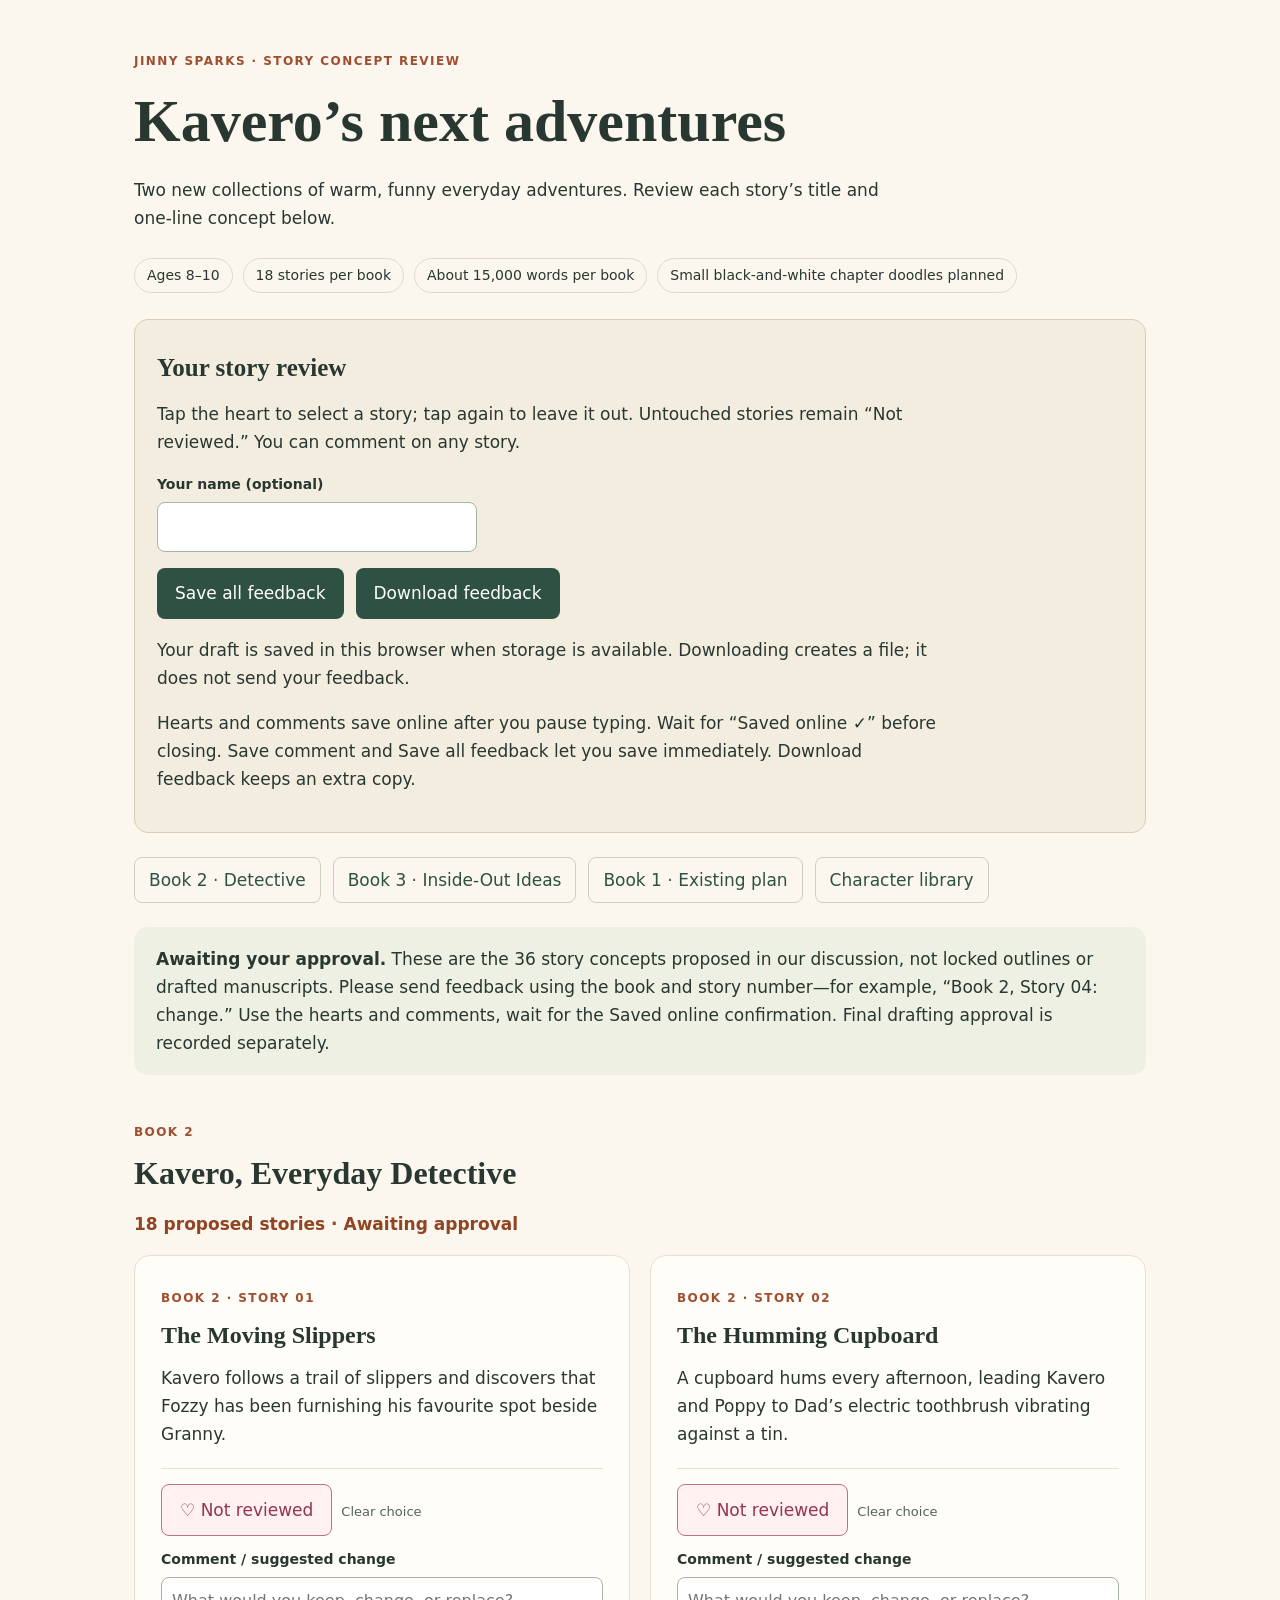
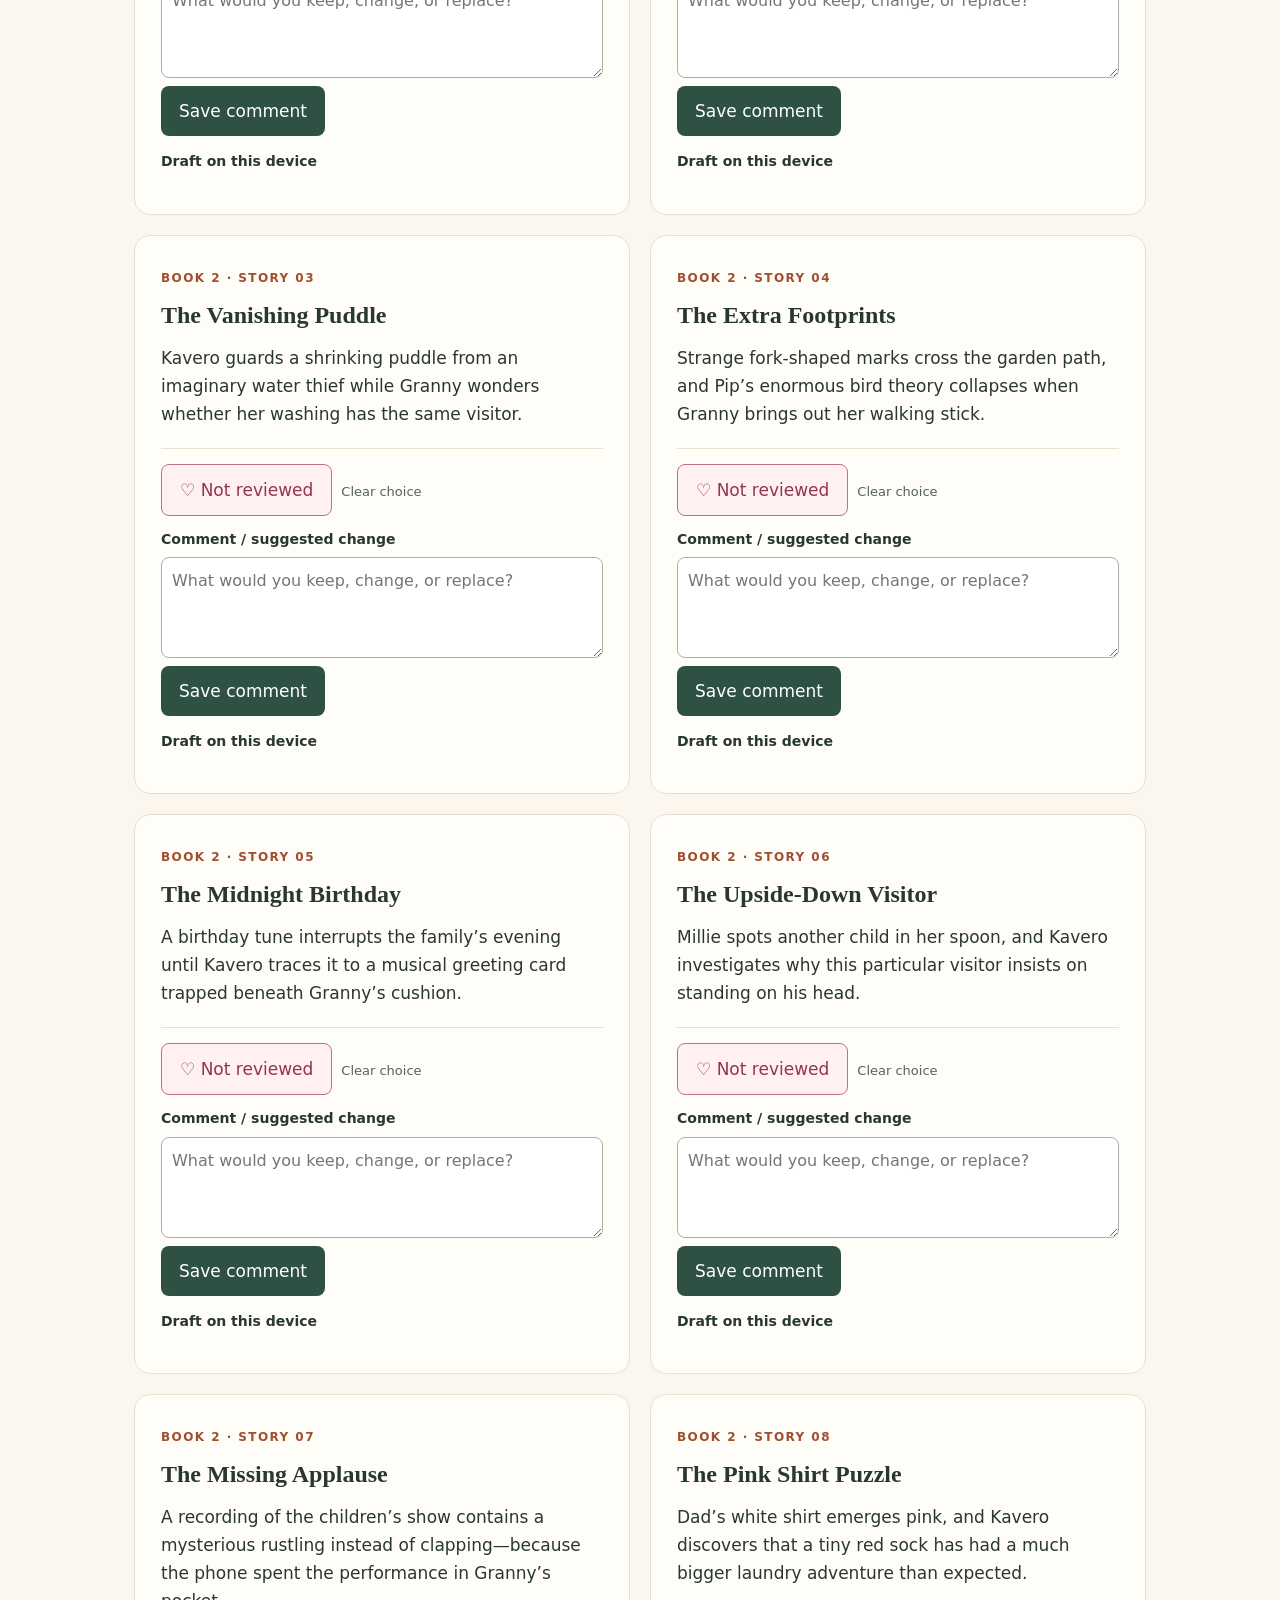
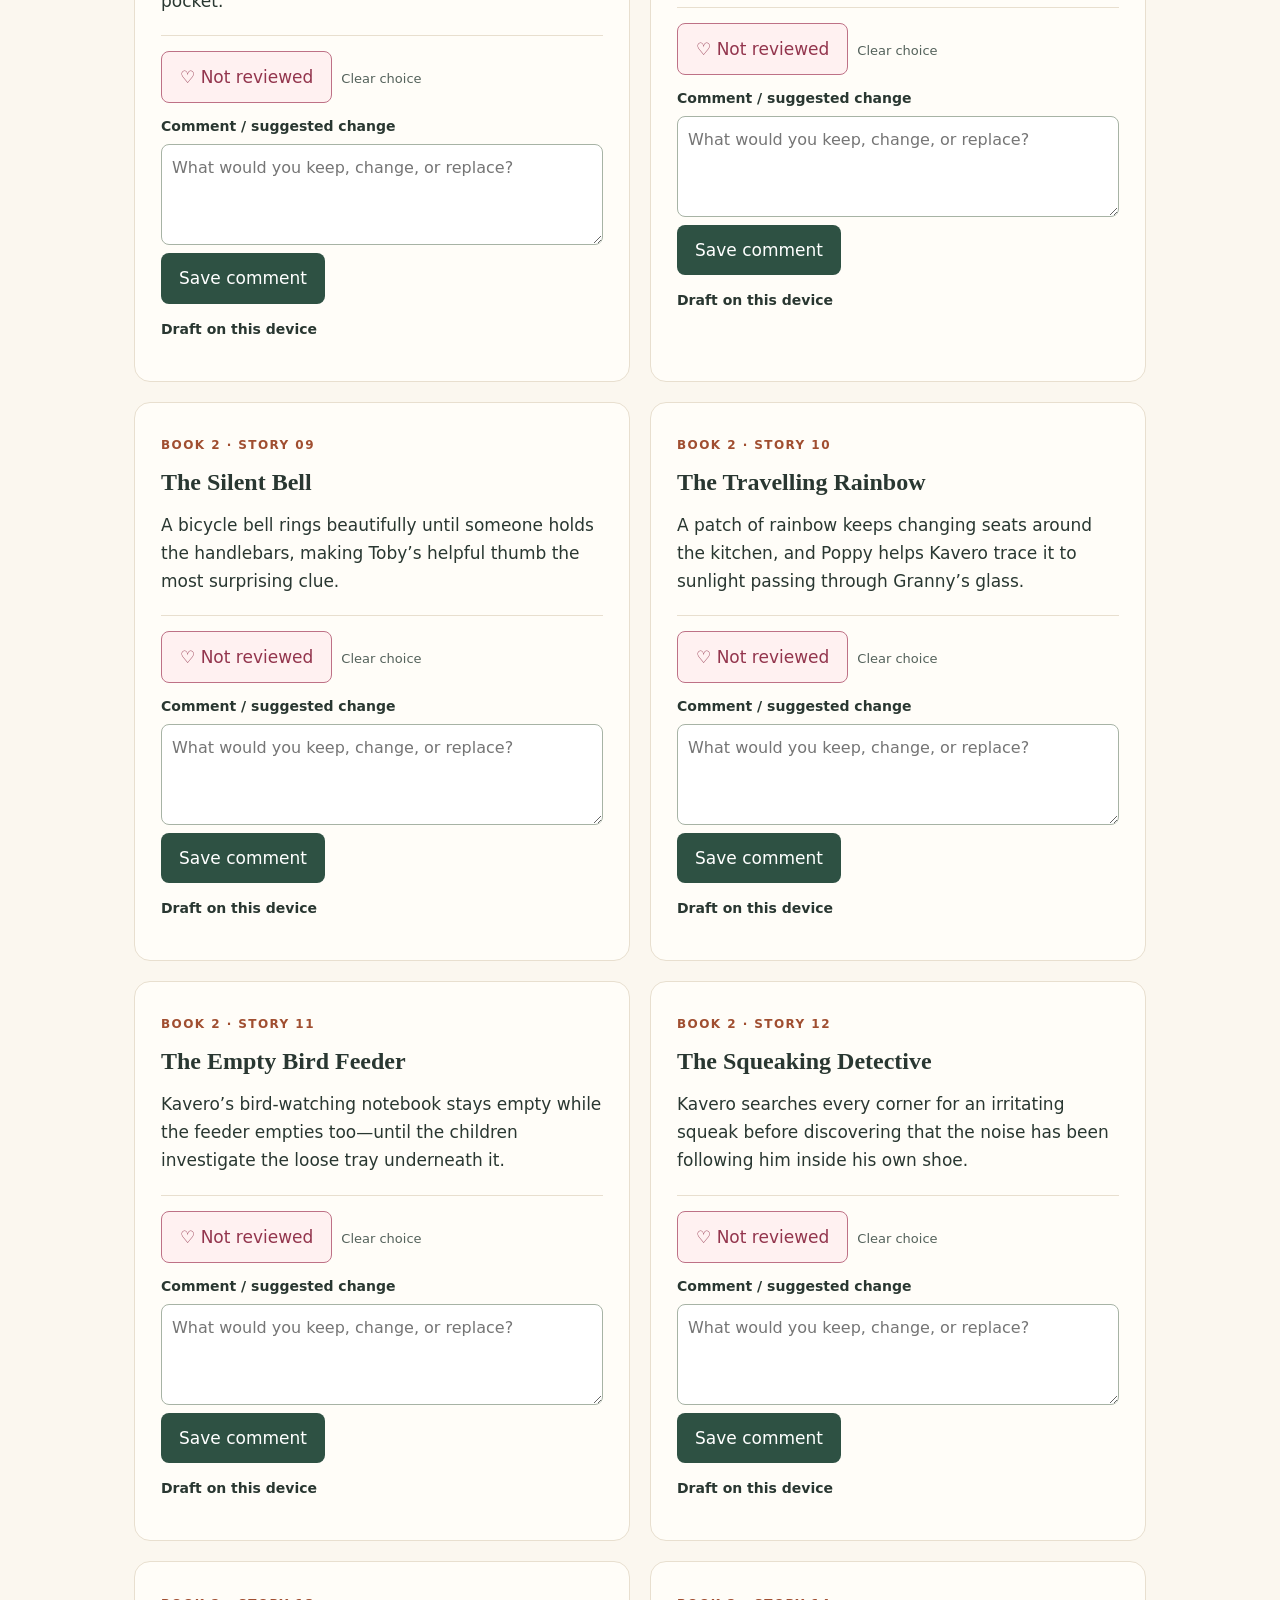
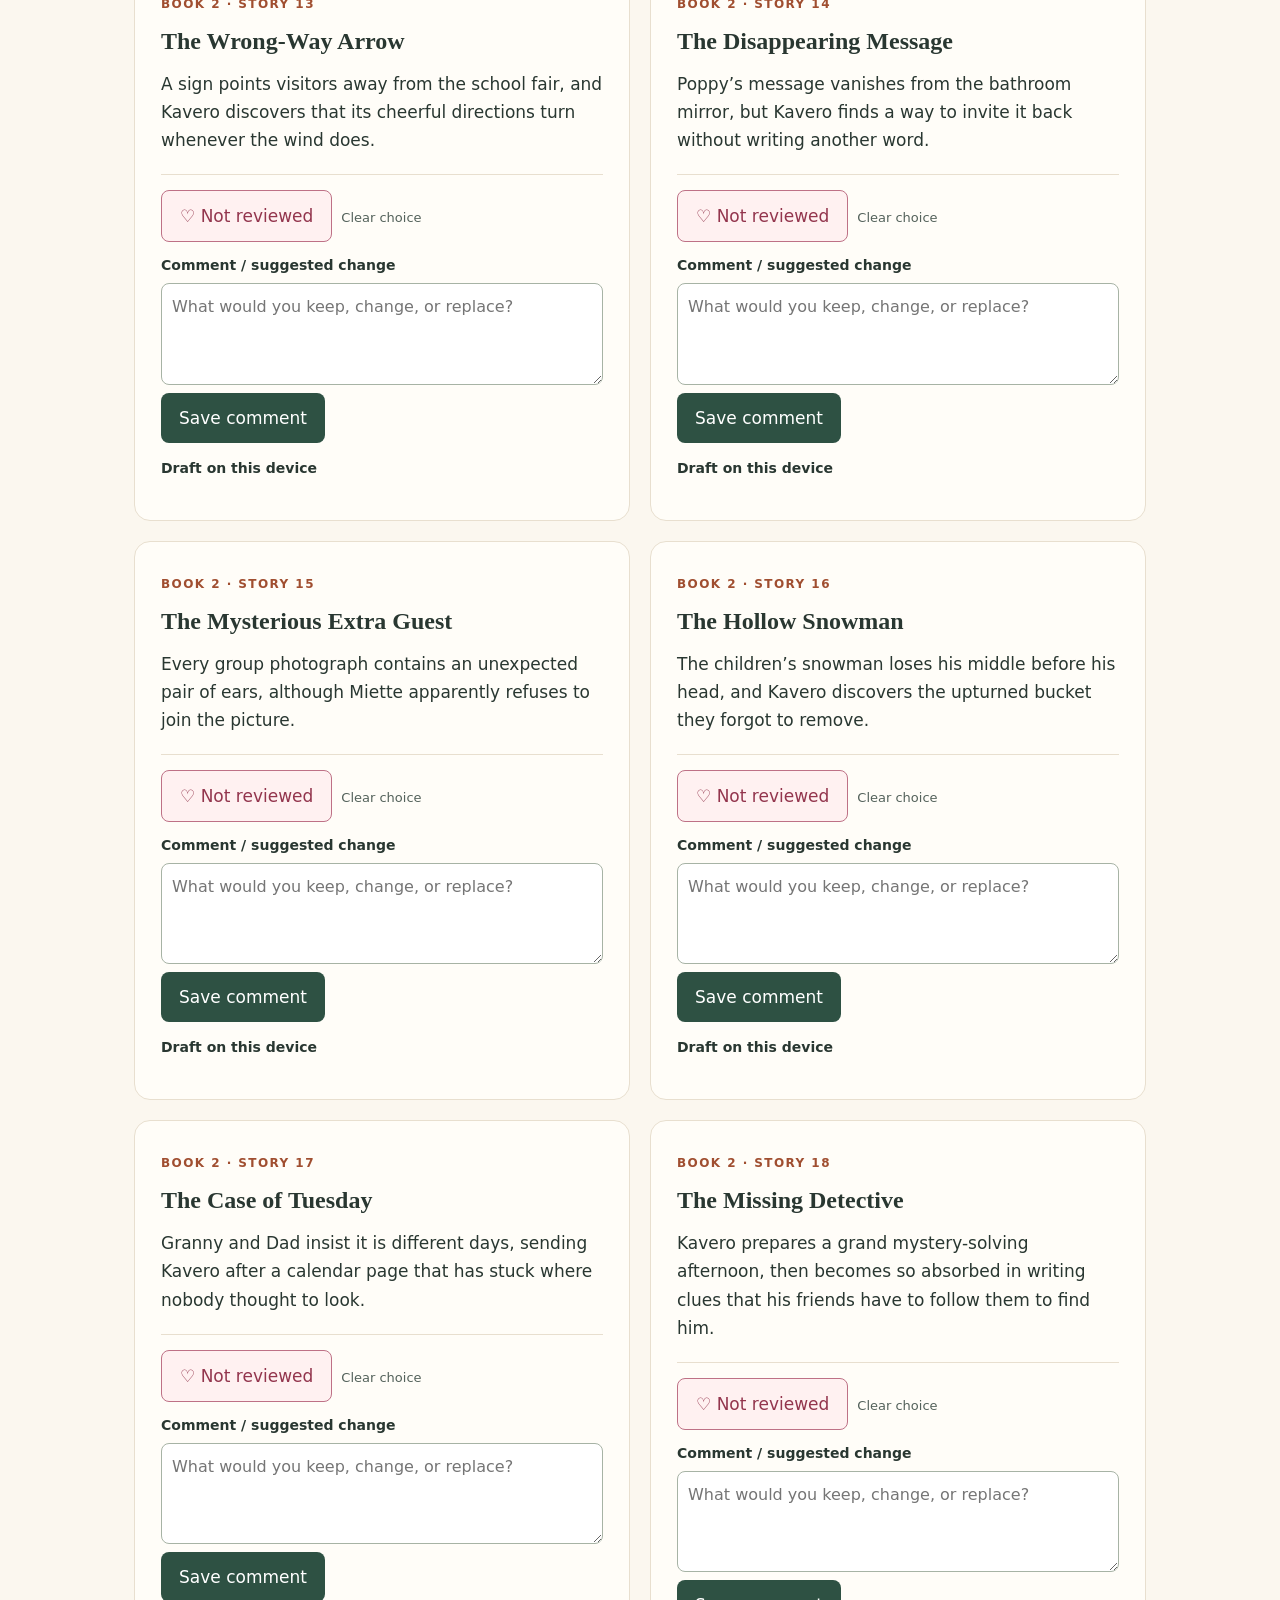
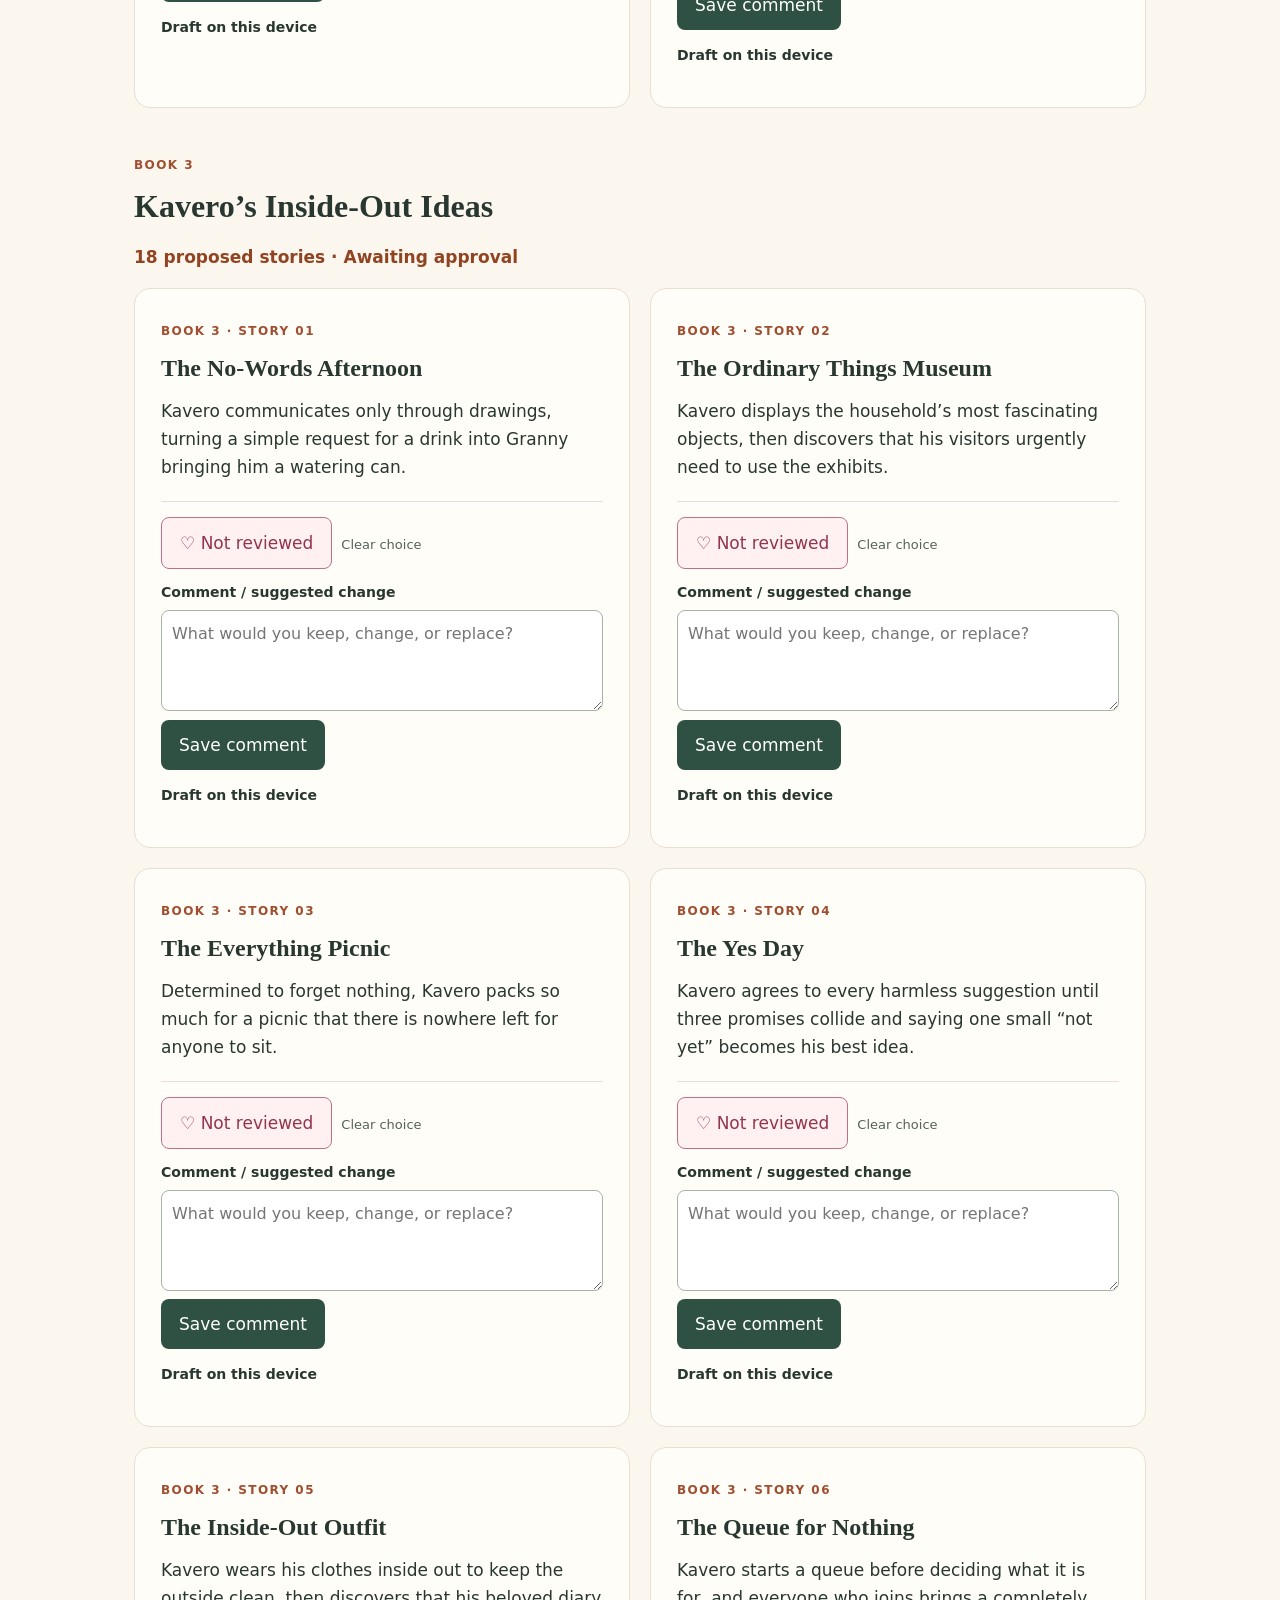
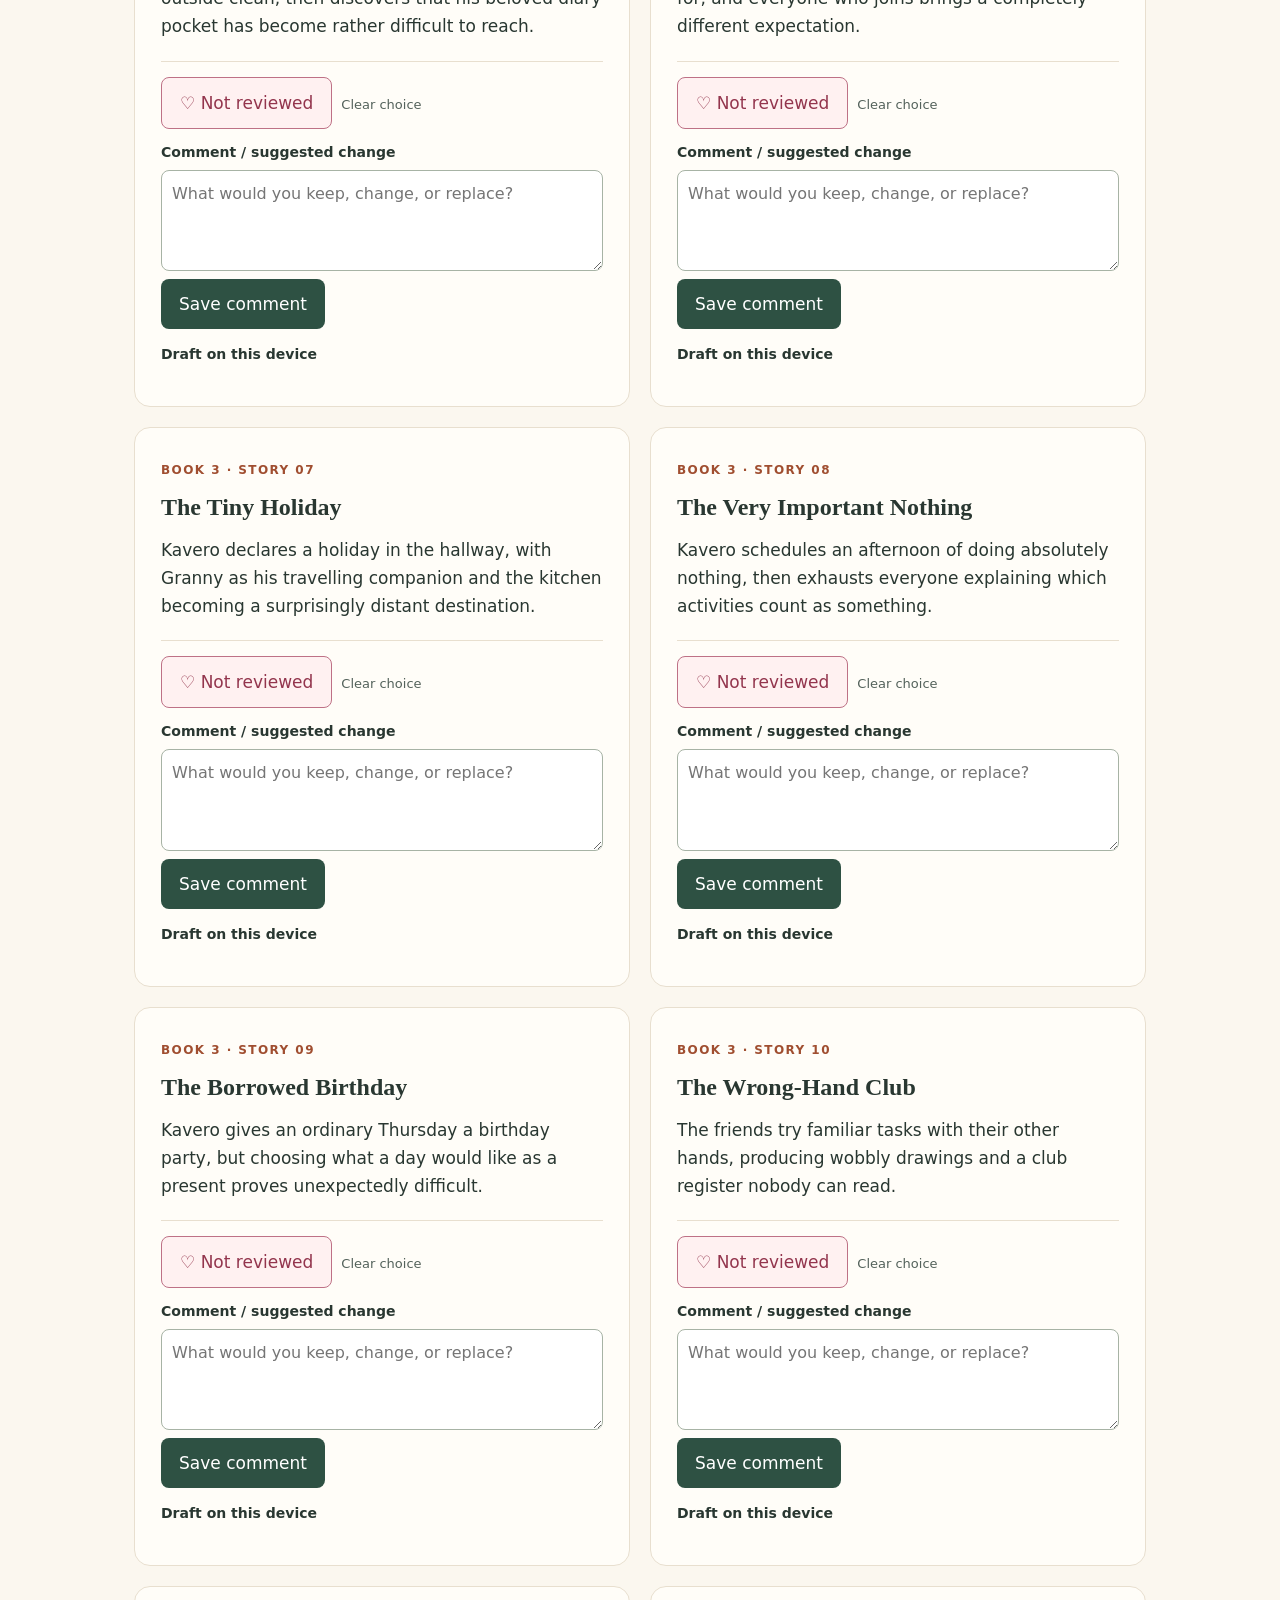
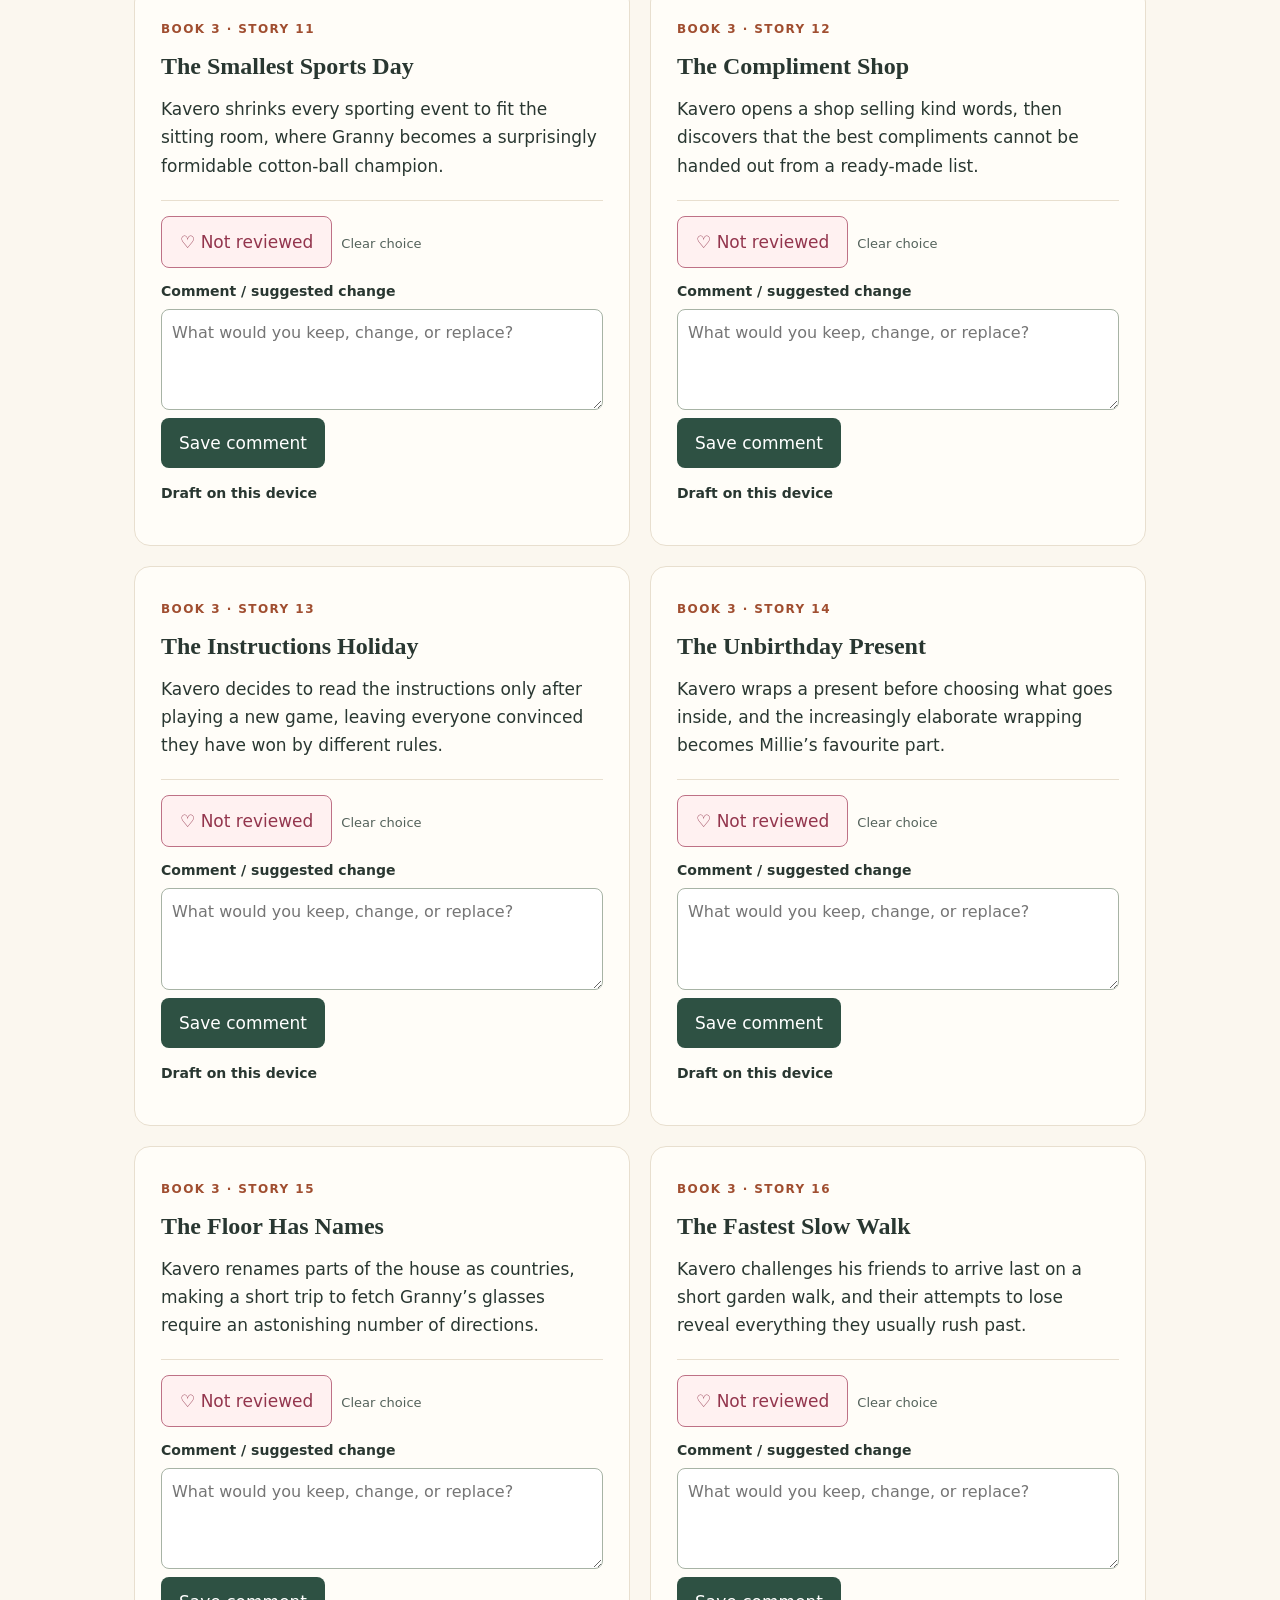
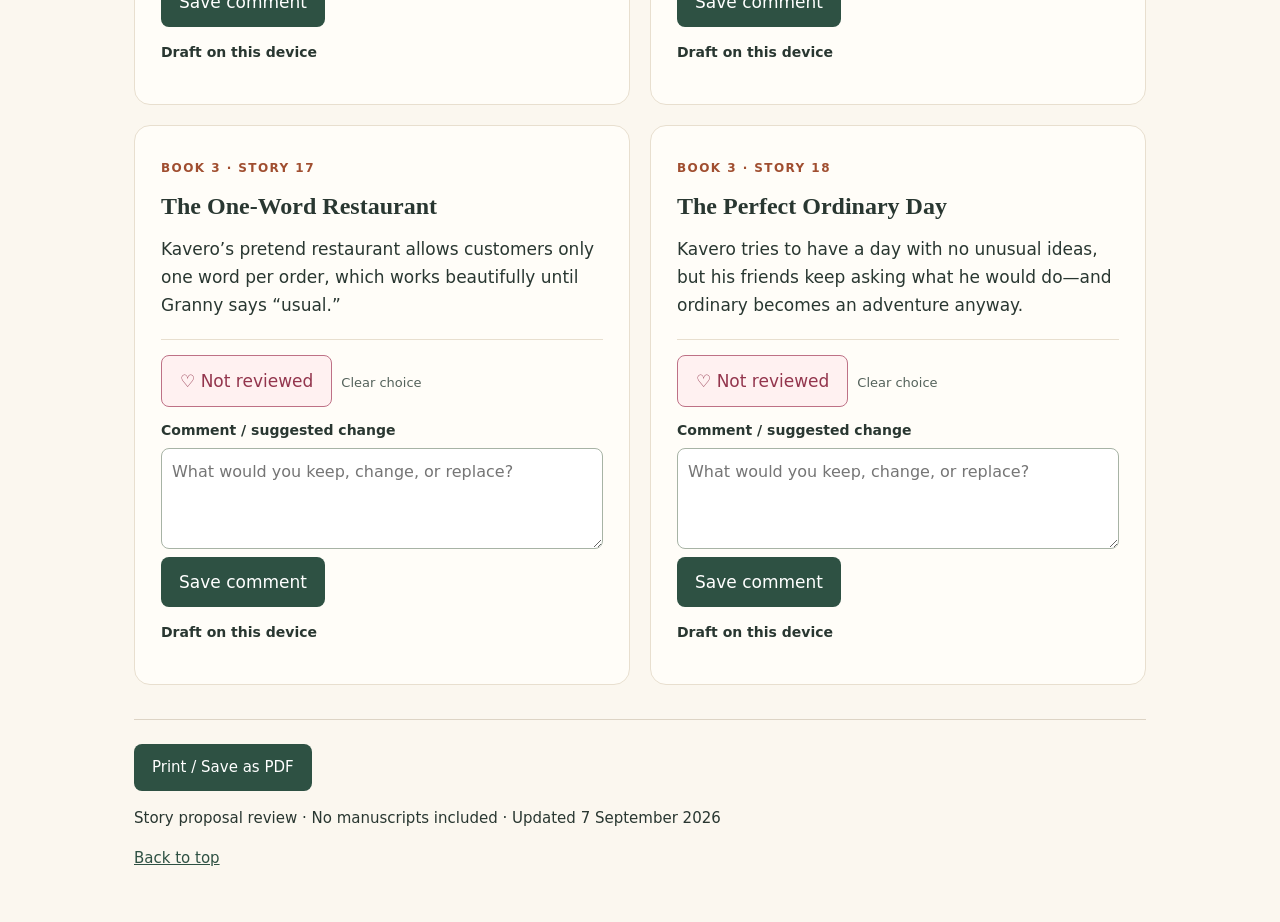
==== index.html @ 6860fffa "Autosave feedback snapshots with per-story save and receipt confirmation" ====
<!doctype html><html lang="en"><head><meta charset="utf-8"><meta name="viewport" content="width=device-width,initial-scale=1"><meta name="robots" content="noindex,nofollow"><title>Kavero — Books 2 &amp; 3 Story Review</title><style>
:root{color-scheme:light}*{box-sizing:border-box}body{margin:0;background:#fbf7ef;color:#293731;font:17px/1.65 system-ui,sans-serif}main{max-width:1060px;margin:auto;padding:52px 24px}.eyebrow,.number{font-size:12px;font-weight:750;letter-spacing:.12em;color:#a04e30}h1{font-family:Georgia,serif;font-size:clamp(36px,6vw,60px);line-height:1.1;max-width:800px;margin:16px 0 22px}header p{max-width:750px}.meta{display:flex;gap:10px;flex-wrap:wrap;margin:26px 0}.meta span{border:1px solid #d9dccc;padding:5px 12px;border-radius:20px;font-size:14px}.note{background:#eef0e3;border-radius:14px;padding:18px 22px;margin-bottom:30px}.grid{display:grid;grid-template-columns:1fr 1fr;gap:20px}article{padding:26px;background:#fffdf8;border:1px solid #e8dfcf;border-radius:16px}h2{font:700 25px/1.25 Georgia,serif;margin:10px 0}article p{margin:14px 0}.cast{font-size:14px;color:#54625b;border-top:1px solid #e8dfcf;padding-top:12px}.cast strong{display:block}footer{margin-top:34px;border-top:1px solid #ddd4c5;padding-top:24px;font-size:15px}button{background:#2e5143;color:white;border:0;border-radius:8px;padding:11px 18px;font:inherit;cursor:pointer}@media(max-width:680px){.grid{grid-template-columns:1fr}main{padding:30px 18px}}@media print{body{background:white;font-size:11pt}main{padding:0}.grid{display:block}article{break-inside:avoid;margin-bottom:12px}button{display:none}h1{font-size:30pt}}

nav{display:flex;gap:12px;flex-wrap:wrap;margin:24px 0}nav a{padding:8px 14px;border:1px solid #cbd1bd;border-radius:8px;color:#2e5143;text-decoration:none}section.book{scroll-margin-top:20px;margin-top:48px}section.book>h2{font-size:32px}h3{font:700 24px/1.25 Georgia,serif;margin:10px 0}article{break-inside:avoid}.status{color:#914421;font-weight:700}a{color:#2e5143}</style><link rel="stylesheet" href="feedback.css"></head><body><main><header><div class="eyebrow">JINNY SPARKS · STORY CONCEPT REVIEW</div><h1>Kavero’s next adventures</h1><p>Two new collections of warm, funny everyday adventures. Review each story’s title and one-line concept below.</p><div class="meta"><span>Ages 8–10</span><span>18 stories per book</span><span>About 15,000 words per book</span><span>Small black-and-white chapter doodles planned</span></div></header><nav aria-label="Book navigation"><a href="#book-2">Book 2 · Detective</a><a href="#book-3">Book 3 · Inside-Out Ideas</a><a href="book-01.html">Book 1 · Existing plan</a><a href="characters.html">Character library</a></nav><aside class="note"><strong>Awaiting your approval.</strong> These are the 36 story concepts proposed in our discussion, not locked outlines or drafted manuscripts. Please send feedback using the book and story number—for example, “Book 2, Story 04: change.” Use the hearts and comments, wait for the Saved online confirmation. Final drafting approval is recorded separately.</aside><section class="book" id="book-2"><div class="eyebrow">BOOK 2</div><h2>Kavero, Everyday Detective</h2><p class="status">18 proposed stories · Awaiting approval</p><div class="grid"><article><span class="number">BOOK 2 · STORY 01</span><h3>The Moving Slippers</h3><p>Kavero follows a trail of slippers and discovers that Fozzy has been furnishing his favourite spot beside Granny.</p></article><article><span class="number">BOOK 2 · STORY 02</span><h3>The Humming Cupboard</h3><p>A cupboard hums every afternoon, leading Kavero and Poppy to Dad’s electric toothbrush vibrating against a tin.</p></article><article><span class="number">BOOK 2 · STORY 03</span><h3>The Vanishing Puddle</h3><p>Kavero guards a shrinking puddle from an imaginary water thief while Granny wonders whether her washing has the same visitor.</p></article><article><span class="number">BOOK 2 · STORY 04</span><h3>The Extra Footprints</h3><p>Strange fork-shaped marks cross the garden path, and Pip’s enormous bird theory collapses when Granny brings out her walking stick.</p></article><article><span class="number">BOOK 2 · STORY 05</span><h3>The Midnight Birthday</h3><p>A birthday tune interrupts the family’s evening until Kavero traces it to a musical greeting card trapped beneath Granny’s cushion.</p></article><article><span class="number">BOOK 2 · STORY 06</span><h3>The Upside-Down Visitor</h3><p>Millie spots another child in her spoon, and Kavero investigates why this particular visitor insists on standing on his head.</p></article><article><span class="number">BOOK 2 · STORY 07</span><h3>The Missing Applause</h3><p>A recording of the children’s show contains a mysterious rustling instead of clapping—because the phone spent the performance in Granny’s pocket.</p></article><article><span class="number">BOOK 2 · STORY 08</span><h3>The Pink Shirt Puzzle</h3><p>Dad’s white shirt emerges pink, and Kavero discovers that a tiny red sock has had a much bigger laundry adventure than expected.</p></article><article><span class="number">BOOK 2 · STORY 09</span><h3>The Silent Bell</h3><p>A bicycle bell rings beautifully until someone holds the handlebars, making Toby’s helpful thumb the most surprising clue.</p></article><article><span class="number">BOOK 2 · STORY 10</span><h3>The Travelling Rainbow</h3><p>A patch of rainbow keeps changing seats around the kitchen, and Poppy helps Kavero trace it to sunlight passing through Granny’s glass.</p></article><article><span class="number">BOOK 2 · STORY 11</span><h3>The Empty Bird Feeder</h3><p>Kavero’s bird-watching notebook stays empty while the feeder empties too—until the children investigate the loose tray underneath it.</p></article><article><span class="number">BOOK 2 · STORY 12</span><h3>The Squeaking Detective</h3><p>Kavero searches every corner for an irritating squeak before discovering that the noise has been following him inside his own shoe.</p></article><article><span class="number">BOOK 2 · STORY 13</span><h3>The Wrong-Way Arrow</h3><p>A sign points visitors away from the school fair, and Kavero discovers that its cheerful directions turn whenever the wind does.</p></article><article><span class="number">BOOK 2 · STORY 14</span><h3>The Disappearing Message</h3><p>Poppy’s message vanishes from the bathroom mirror, but Kavero finds a way to invite it back without writing another word.</p></article><article><span class="number">BOOK 2 · STORY 15</span><h3>The Mysterious Extra Guest</h3><p>Every group photograph contains an unexpected pair of ears, although Miette apparently refuses to join the picture.</p></article><article><span class="number">BOOK 2 · STORY 16</span><h3>The Hollow Snowman</h3><p>The children’s snowman loses his middle before his head, and Kavero discovers the upturned bucket they forgot to remove.</p></article><article><span class="number">BOOK 2 · STORY 17</span><h3>The Case of Tuesday</h3><p>Granny and Dad insist it is different days, sending Kavero after a calendar page that has stuck where nobody thought to look.</p></article><article><span class="number">BOOK 2 · STORY 18</span><h3>The Missing Detective</h3><p>Kavero prepares a grand mystery-solving afternoon, then becomes so absorbed in writing clues that his friends have to follow them to find him.</p></article></div></section><section class="book" id="book-3"><div class="eyebrow">BOOK 3</div><h2>Kavero’s Inside-Out Ideas</h2><p class="status">18 proposed stories · Awaiting approval</p><div class="grid"><article><span class="number">BOOK 3 · STORY 01</span><h3>The No-Words Afternoon</h3><p>Kavero communicates only through drawings, turning a simple request for a drink into Granny bringing him a watering can.</p></article><article><span class="number">BOOK 3 · STORY 02</span><h3>The Ordinary Things Museum</h3><p>Kavero displays the household’s most fascinating objects, then discovers that his visitors urgently need to use the exhibits.</p></article><article><span class="number">BOOK 3 · STORY 03</span><h3>The Everything Picnic</h3><p>Determined to forget nothing, Kavero packs so much for a picnic that there is nowhere left for anyone to sit.</p></article><article><span class="number">BOOK 3 · STORY 04</span><h3>The Yes Day</h3><p>Kavero agrees to every harmless suggestion until three promises collide and saying one small “not yet” becomes his best idea.</p></article><article><span class="number">BOOK 3 · STORY 05</span><h3>The Inside-Out Outfit</h3><p>Kavero wears his clothes inside out to keep the outside clean, then discovers that his beloved diary pocket has become rather difficult to reach.</p></article><article><span class="number">BOOK 3 · STORY 06</span><h3>The Queue for Nothing</h3><p>Kavero starts a queue before deciding what it is for, and everyone who joins brings a completely different expectation.</p></article><article><span class="number">BOOK 3 · STORY 07</span><h3>The Tiny Holiday</h3><p>Kavero declares a holiday in the hallway, with Granny as his travelling companion and the kitchen becoming a surprisingly distant destination.</p></article><article><span class="number">BOOK 3 · STORY 08</span><h3>The Very Important Nothing</h3><p>Kavero schedules an afternoon of doing absolutely nothing, then exhausts everyone explaining which activities count as something.</p></article><article><span class="number">BOOK 3 · STORY 09</span><h3>The Borrowed Birthday</h3><p>Kavero gives an ordinary Thursday a birthday party, but choosing what a day would like as a present proves unexpectedly difficult.</p></article><article><span class="number">BOOK 3 · STORY 10</span><h3>The Wrong-Hand Club</h3><p>The friends try familiar tasks with their other hands, producing wobbly drawings and a club register nobody can read.</p></article><article><span class="number">BOOK 3 · STORY 11</span><h3>The Smallest Sports Day</h3><p>Kavero shrinks every sporting event to fit the sitting room, where Granny becomes a surprisingly formidable cotton-ball champion.</p></article><article><span class="number">BOOK 3 · STORY 12</span><h3>The Compliment Shop</h3><p>Kavero opens a shop selling kind words, then discovers that the best compliments cannot be handed out from a ready-made list.</p></article><article><span class="number">BOOK 3 · STORY 13</span><h3>The Instructions Holiday</h3><p>Kavero decides to read the instructions only after playing a new game, leaving everyone convinced they have won by different rules.</p></article><article><span class="number">BOOK 3 · STORY 14</span><h3>The Unbirthday Present</h3><p>Kavero wraps a present before choosing what goes inside, and the increasingly elaborate wrapping becomes Millie’s favourite part.</p></article><article><span class="number">BOOK 3 · STORY 15</span><h3>The Floor Has Names</h3><p>Kavero renames parts of the house as countries, making a short trip to fetch Granny’s glasses require an astonishing number of directions.</p></article><article><span class="number">BOOK 3 · STORY 16</span><h3>The Fastest Slow Walk</h3><p>Kavero challenges his friends to arrive last on a short garden walk, and their attempts to lose reveal everything they usually rush past.</p></article><article><span class="number">BOOK 3 · STORY 17</span><h3>The One-Word Restaurant</h3><p>Kavero’s pretend restaurant allows customers only one word per order, which works beautifully until Granny says “usual.”</p></article><article><span class="number">BOOK 3 · STORY 18</span><h3>The Perfect Ordinary Day</h3><p>Kavero tries to have a day with no unusual ideas, but his friends keep asking what he would do—and ordinary becomes an adventure anyway.</p></article></div></section><footer><button onclick="window.print()">Print / Save as PDF</button><p>Story proposal review · No manuscripts included · Updated 7 September 2026</p><a href="#">Back to top</a></footer></main><script src="feedback.js" defer></script><script src="feedback-submit.js?v=autosave1" defer></script></body></html>
---- feedback.css ----
.feedback-panel{padding:22px;background:#f3ede0;border:1px solid #d9cdb8;border-radius:14px;margin:24px 0}.feedback-panel p{max-width:780px}.feedback-panel label,.story-feedback label{display:block;font-size:14px;font-weight:650;margin:12px 0 6px}input,textarea{font:inherit;color:inherit;border:1px solid #a7b3a5;border-radius:8px;padding:10px;background:white;max-width:100%}input{width:320px}textarea{width:100%;resize:vertical;font-size:16px}.story-feedback{border-top:1px solid #e8dfcf;margin-top:20px;padding-top:15px}.heart{background:#fff1f1;color:#93354d;border:1px solid #be7186;min-height:44px}.heart[aria-pressed=true]{background:#9d3654;color:white}.reset-vote{background:transparent;color:#54625b;font-size:13px;padding:9px}.review-actions{display:flex;gap:12px;flex-wrap:wrap;margin-top:16px}.feedback-status{font-size:14px;font-weight:650}button:focus-visible,input:focus-visible,textarea:focus-visible{outline:3px solid #297a9c;outline-offset:3px}article[data-selection=true]{border-color:#be7186} @media print{.feedback-panel,.reset-vote{display:none}.story-feedback button.heart{display:inline-block;background:white;color:black;padding:0;border:0}.story-feedback textarea{border:0;height:auto}}
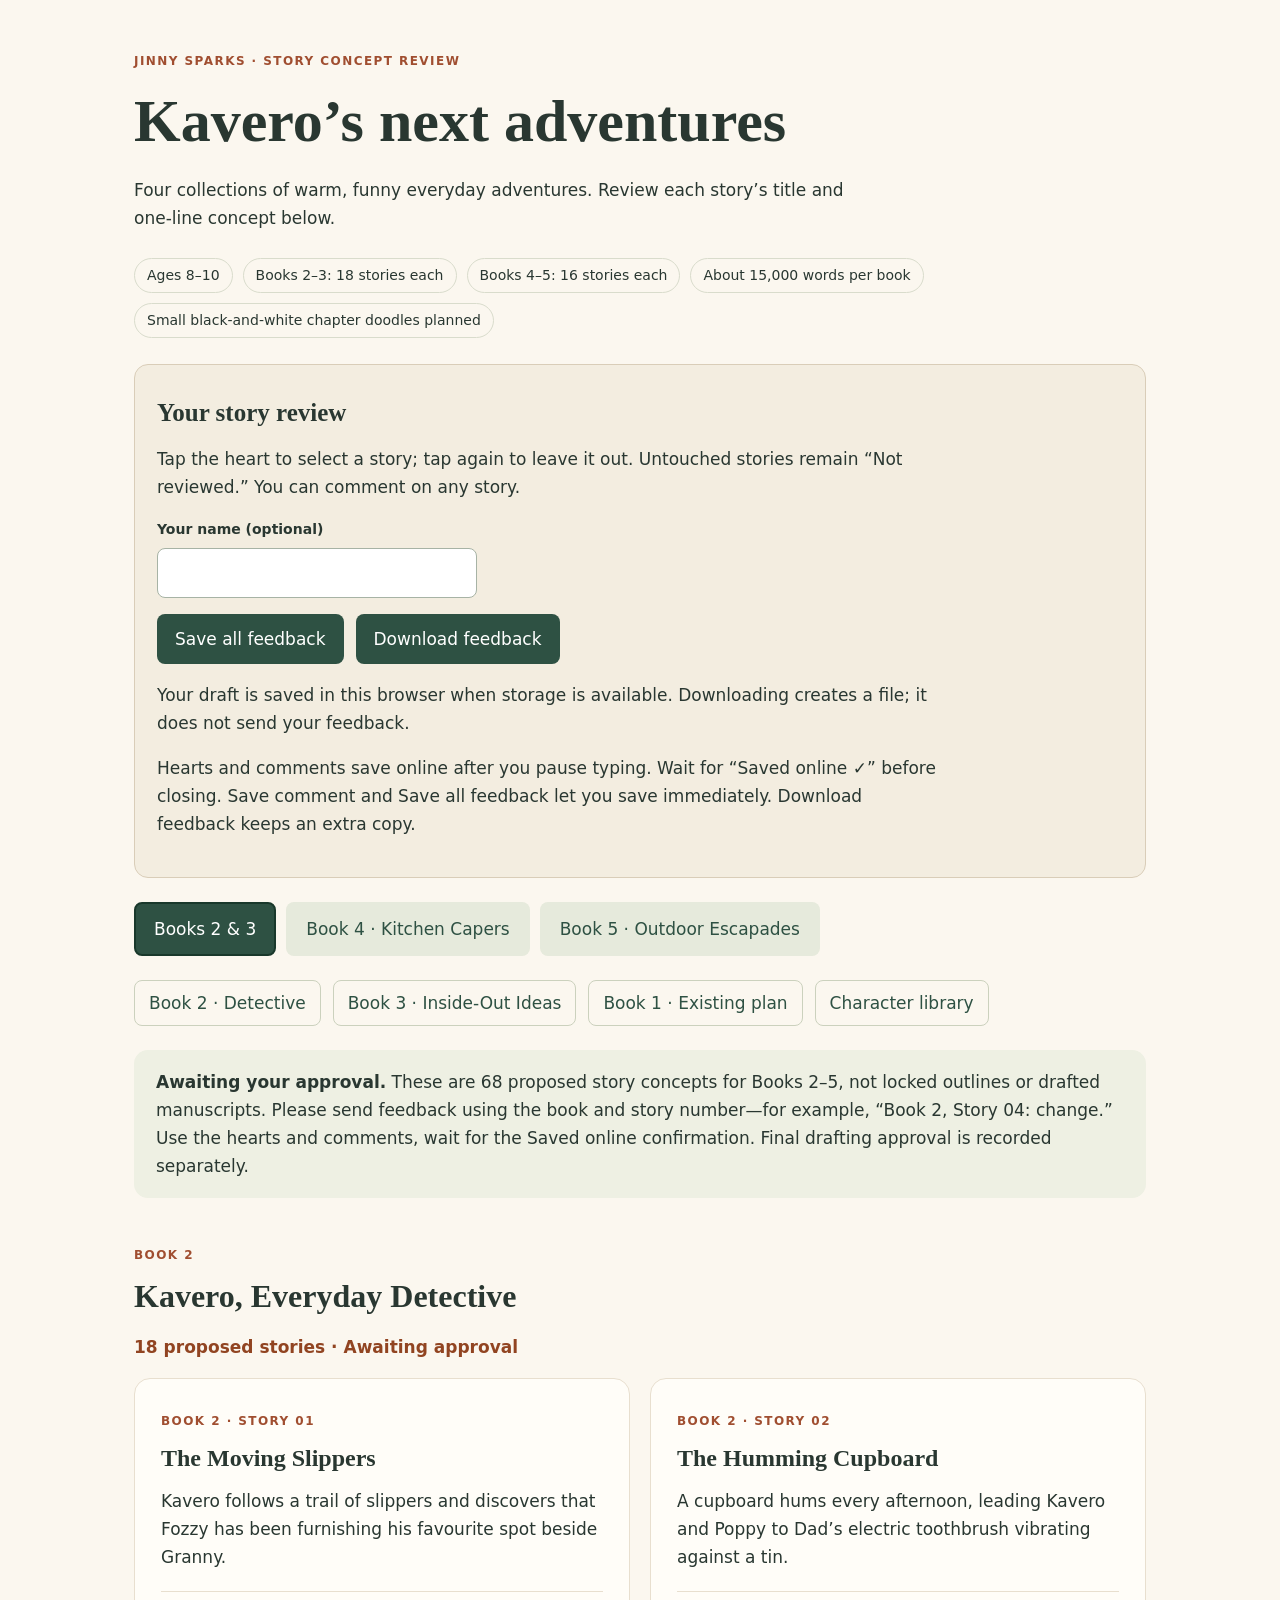
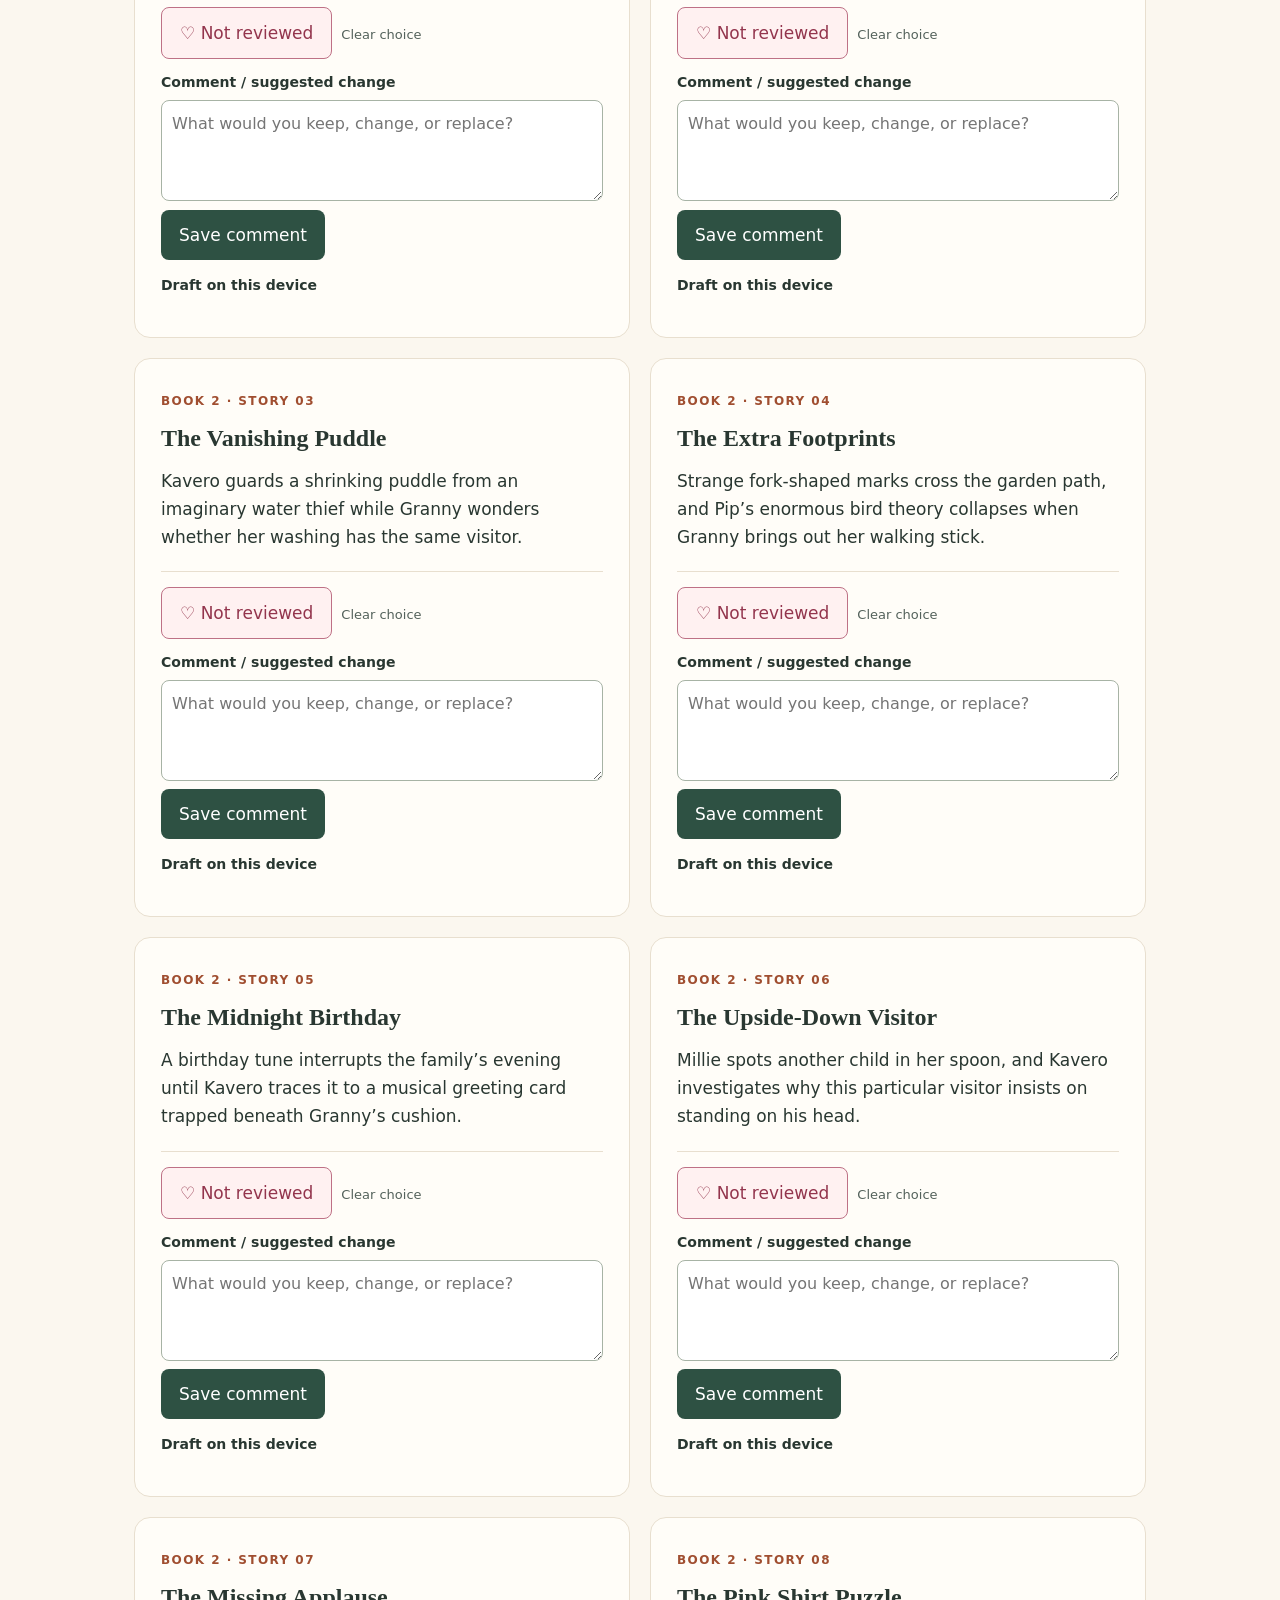
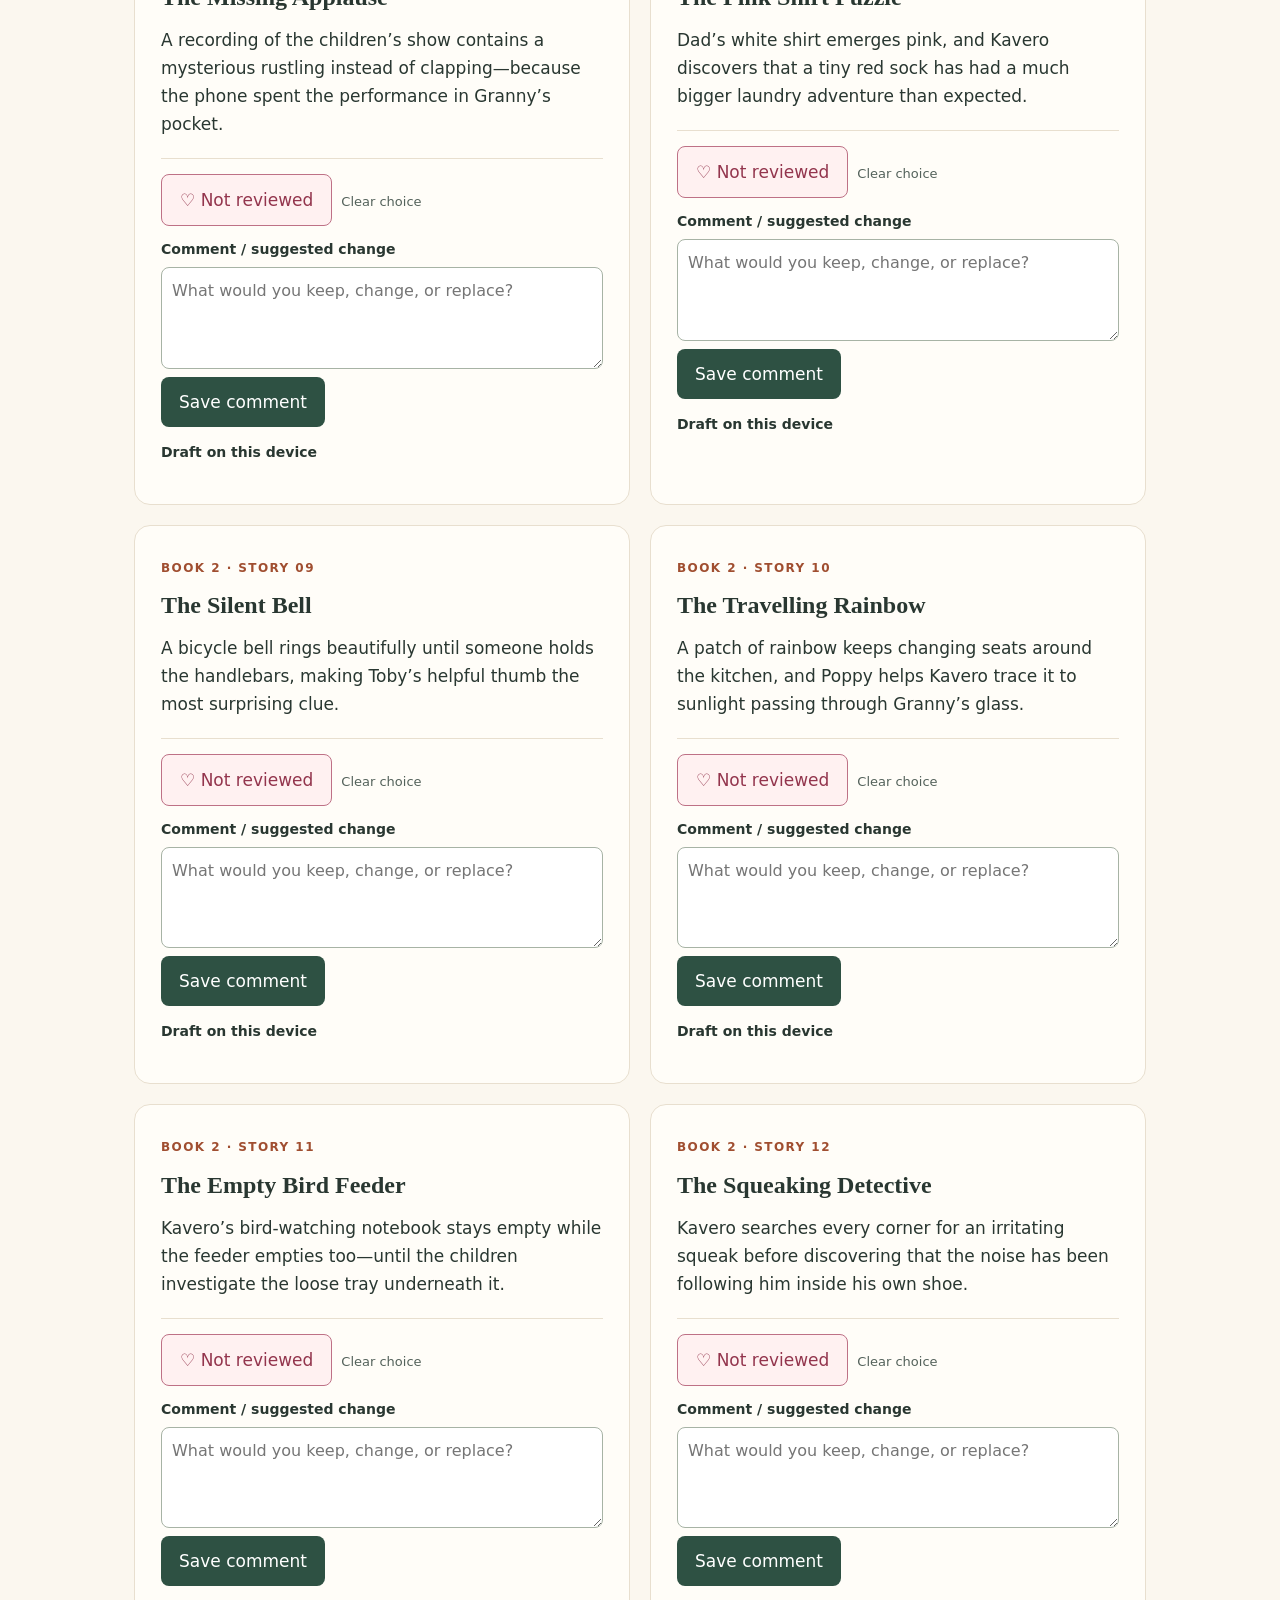
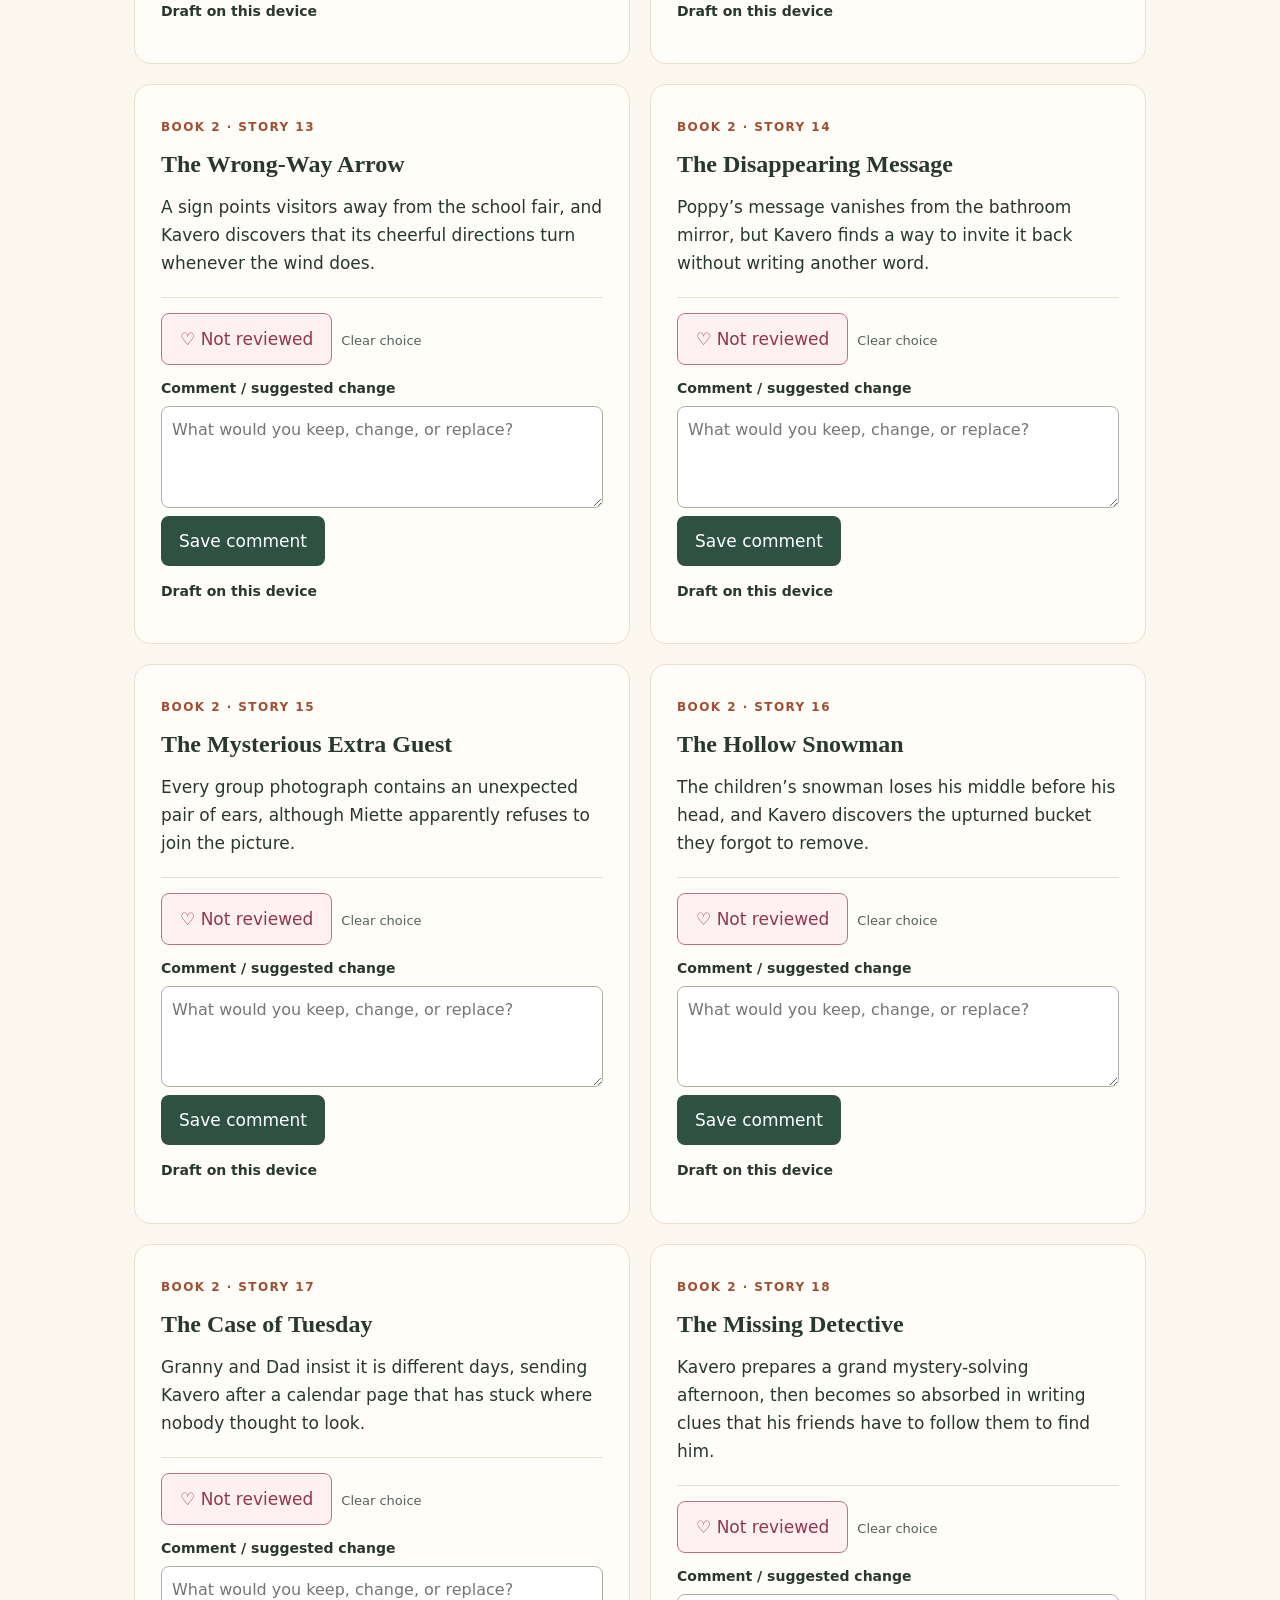
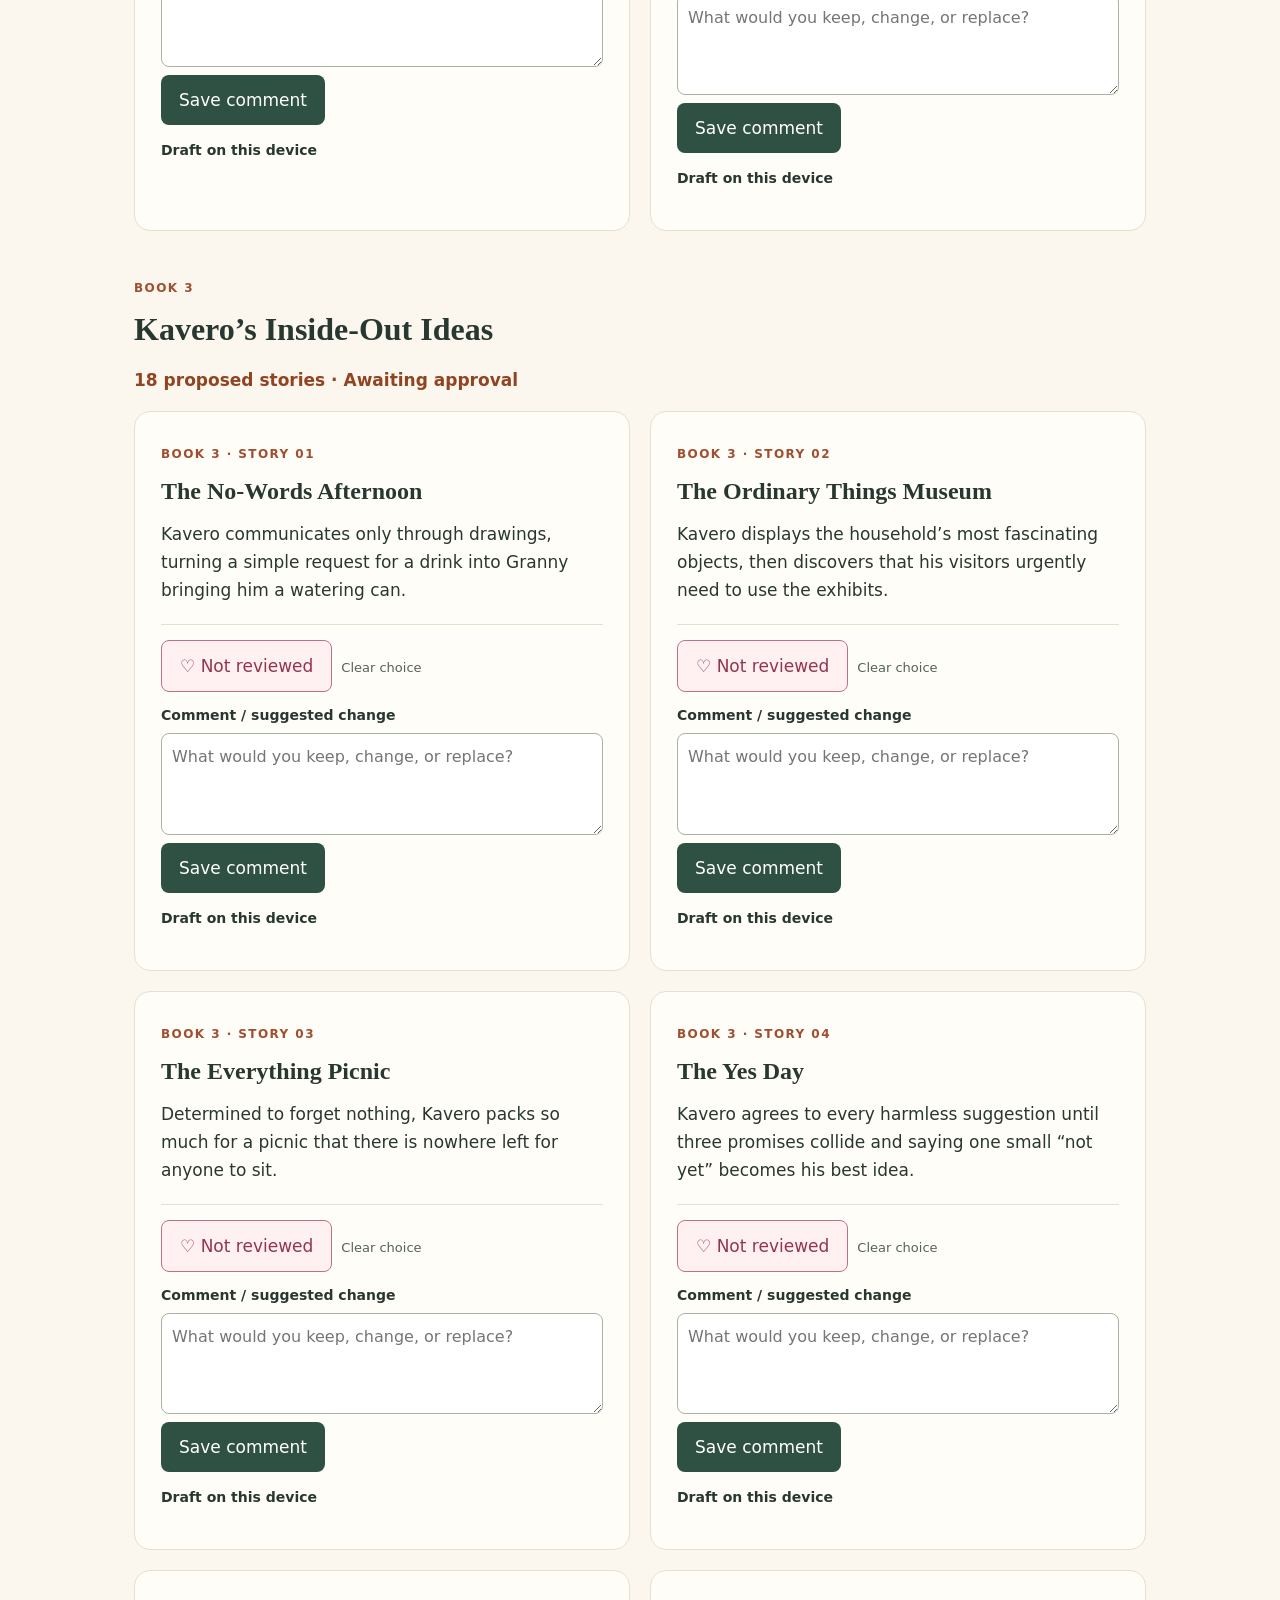
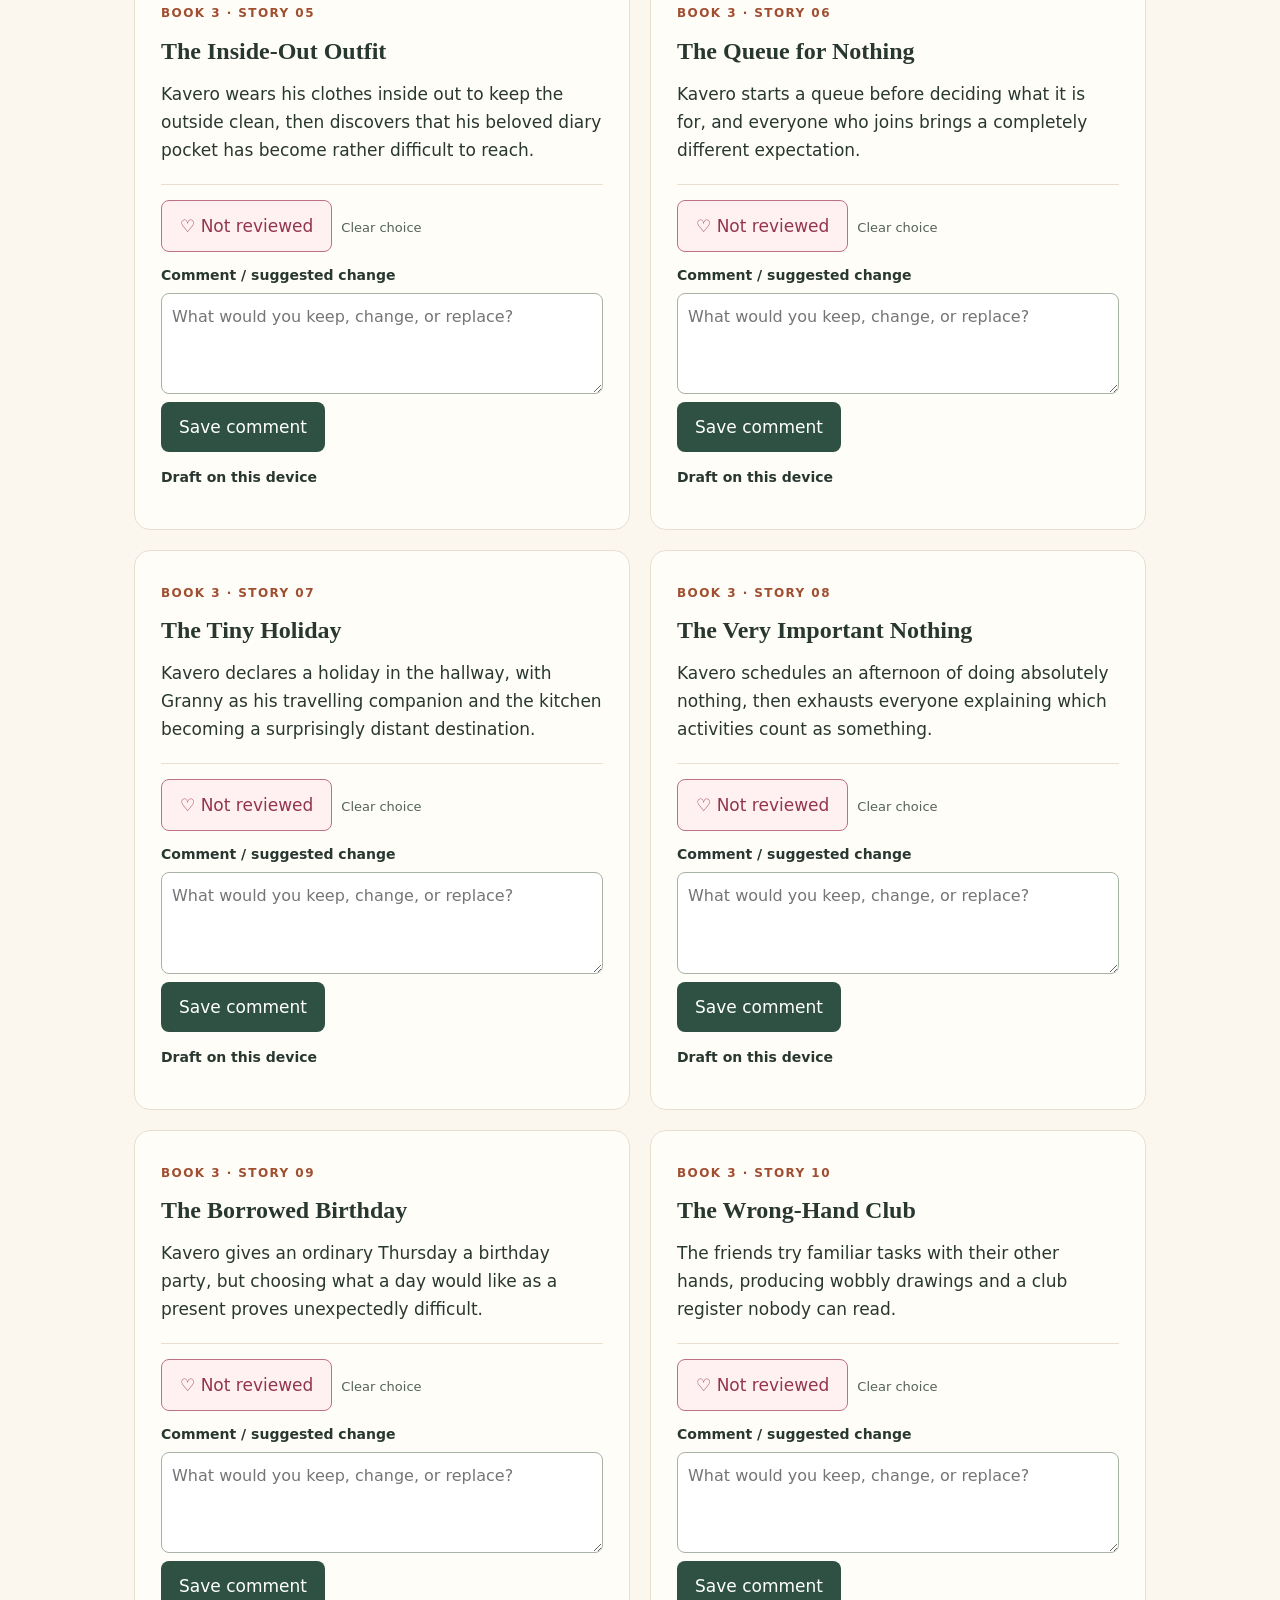
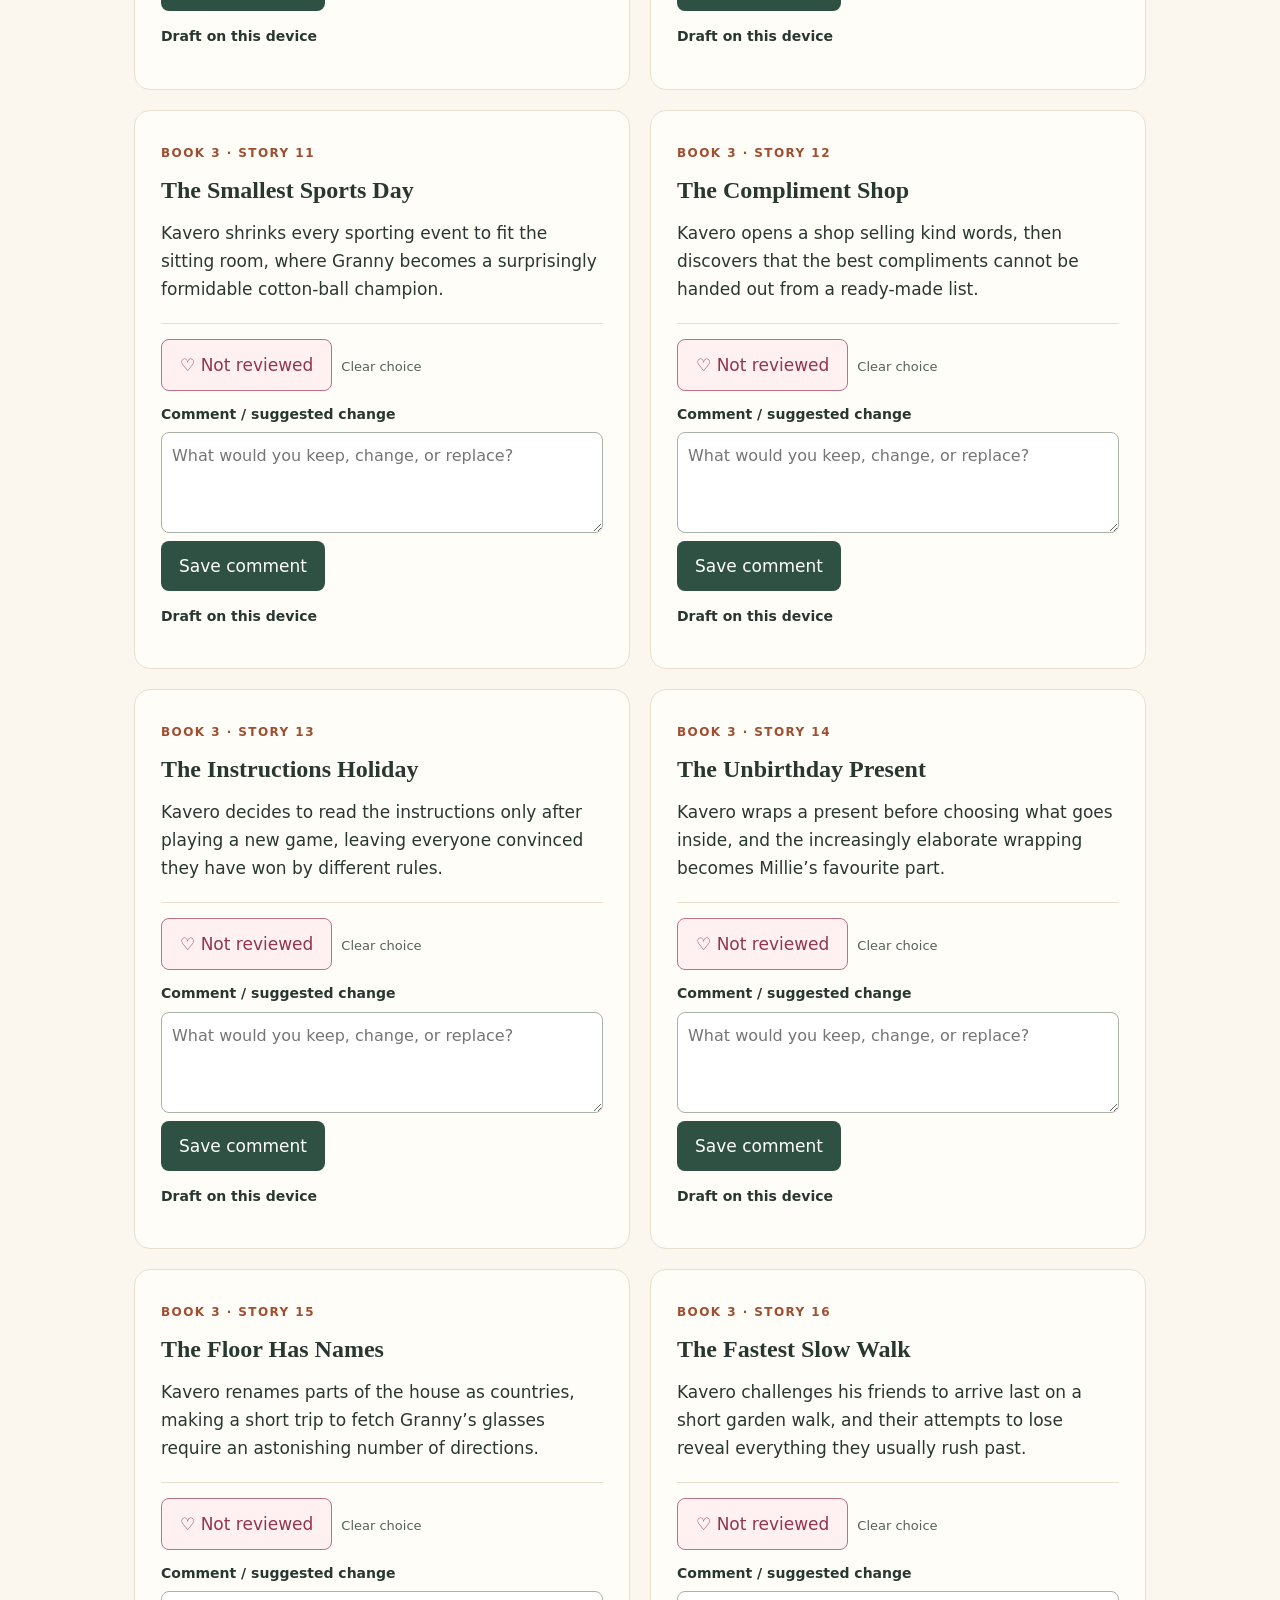
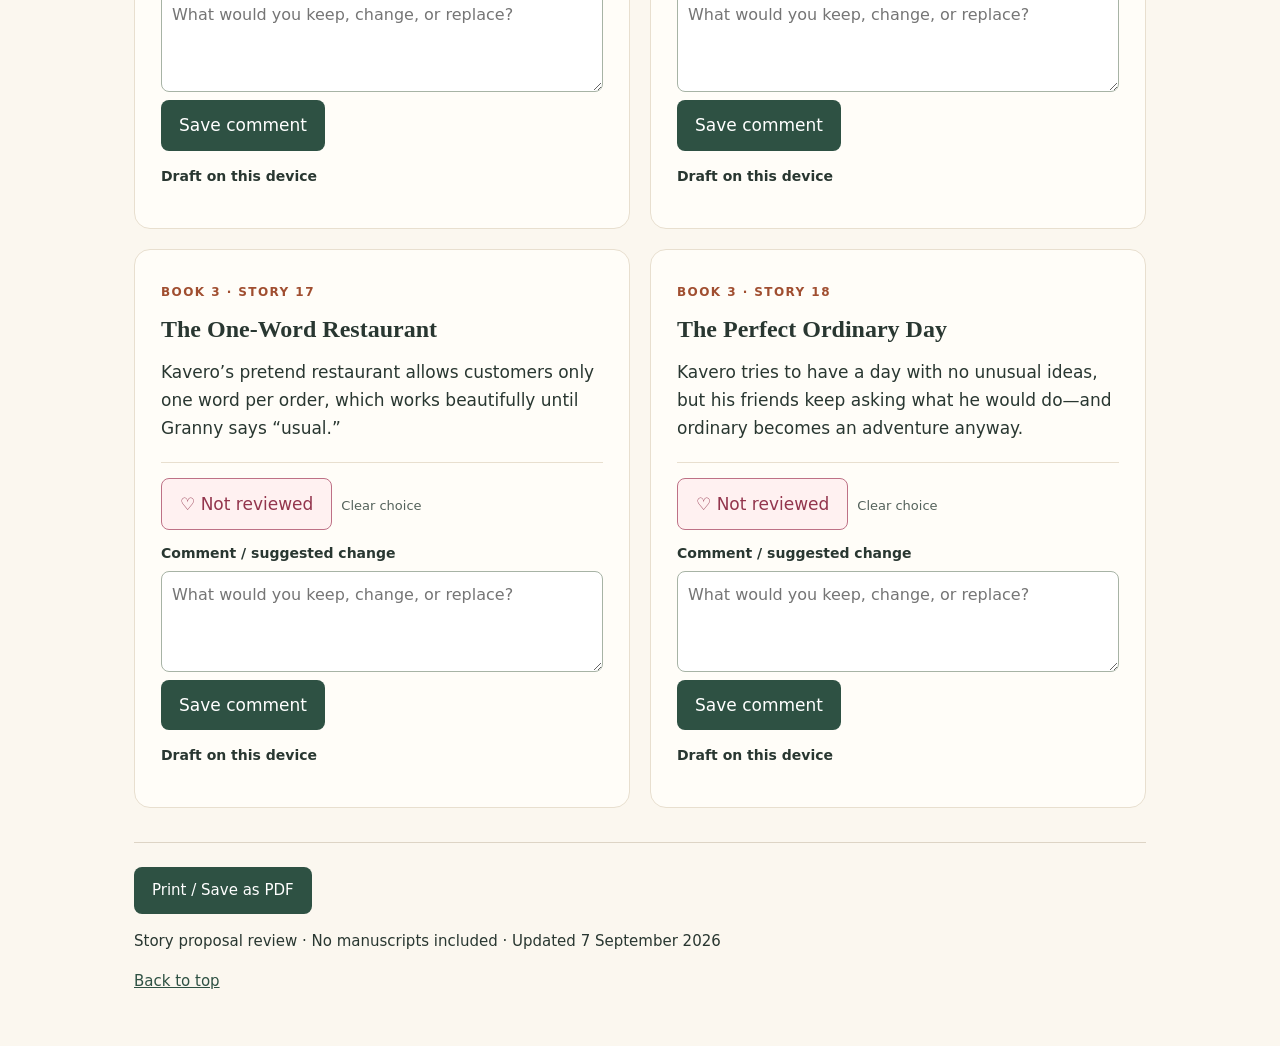
==== commit 763ab130: "Add Book 4 and 5 review tabs with sixteen story concepts each" ====
--- a/index.html
+++ b/index.html
@@ -1,4 +1,4 @@
-<!doctype html><html lang="en"><head><meta charset="utf-8"><meta name="viewport" content="width=device-width,initial-scale=1"><meta name="robots" content="noindex,nofollow"><title>Kavero — Books 2 &amp; 3 Story Review</title><style>
+<!doctype html><html lang="en"><head><meta charset="utf-8"><meta name="viewport" content="width=device-width,initial-scale=1"><meta name="robots" content="noindex,nofollow"><title>Kavero — Books 2–5 Story Review</title><style>
 :root{color-scheme:light}*{box-sizing:border-box}body{margin:0;background:#fbf7ef;color:#293731;font:17px/1.65 system-ui,sans-serif}main{max-width:1060px;margin:auto;padding:52px 24px}.eyebrow,.number{font-size:12px;font-weight:750;letter-spacing:.12em;color:#a04e30}h1{font-family:Georgia,serif;font-size:clamp(36px,6vw,60px);line-height:1.1;max-width:800px;margin:16px 0 22px}header p{max-width:750px}.meta{display:flex;gap:10px;flex-wrap:wrap;margin:26px 0}.meta span{border:1px solid #d9dccc;padding:5px 12px;border-radius:20px;font-size:14px}.note{background:#eef0e3;border-radius:14px;padding:18px 22px;margin-bottom:30px}.grid{display:grid;grid-template-columns:1fr 1fr;gap:20px}article{padding:26px;background:#fffdf8;border:1px solid #e8dfcf;border-radius:16px}h2{font:700 25px/1.25 Georgia,serif;margin:10px 0}article p{margin:14px 0}.cast{font-size:14px;color:#54625b;border-top:1px solid #e8dfcf;padding-top:12px}.cast strong{display:block}footer{margin-top:34px;border-top:1px solid #ddd4c5;padding-top:24px;font-size:15px}button{background:#2e5143;color:white;border:0;border-radius:8px;padding:11px 18px;font:inherit;cursor:pointer}@media(max-width:680px){.grid{grid-template-columns:1fr}main{padding:30px 18px}}@media print{body{background:white;font-size:11pt}main{padding:0}.grid{display:block}article{break-inside:avoid;margin-bottom:12px}button{display:none}h1{font-size:30pt}}
 
-nav{display:flex;gap:12px;flex-wrap:wrap;margin:24px 0}nav a{padding:8px 14px;border:1px solid #cbd1bd;border-radius:8px;color:#2e5143;text-decoration:none}section.book{scroll-margin-top:20px;margin-top:48px}section.book>h2{font-size:32px}h3{font:700 24px/1.25 Georgia,serif;margin:10px 0}article{break-inside:avoid}.status{color:#914421;font-weight:700}a{color:#2e5143}</style><link rel="stylesheet" href="feedback.css"></head><body><main><header><div class="eyebrow">JINNY SPARKS · STORY CONCEPT REVIEW</div><h1>Kavero’s next adventures</h1><p>Two new collections of warm, funny everyday adventures. Review each story’s title and one-line concept below.</p><div class="meta"><span>Ages 8–10</span><span>18 stories per book</span><span>About 15,000 words per book</span><span>Small black-and-white chapter doodles planned</span></div></header><nav aria-label="Book navigation"><a href="#book-2">Book 2 · Detective</a><a href="#book-3">Book 3 · Inside-Out Ideas</a><a href="book-01.html">Book 1 · Existing plan</a><a href="characters.html">Character library</a></nav><aside class="note"><strong>Awaiting your approval.</strong> These are the 36 story concepts proposed in our discussion, not locked outlines or drafted manuscripts. Please send feedback using the book and story number—for example, “Book 2, Story 04: change.” Use the hearts and comments, wait for the Saved online confirmation. Final drafting approval is recorded separately.</aside><section class="book" id="book-2"><div class="eyebrow">BOOK 2</div><h2>Kavero, Everyday Detective</h2><p class="status">18 proposed stories · Awaiting approval</p><div class="grid"><article><span class="number">BOOK 2 · STORY 01</span><h3>The Moving Slippers</h3><p>Kavero follows a trail of slippers and discovers that Fozzy has been furnishing his favourite spot beside Granny.</p></article><article><span class="number">BOOK 2 · STORY 02</span><h3>The Humming Cupboard</h3><p>A cupboard hums every afternoon, leading Kavero and Poppy to Dad’s electric toothbrush vibrating against a tin.</p></article><article><span class="number">BOOK 2 · STORY 03</span><h3>The Vanishing Puddle</h3><p>Kavero guards a shrinking puddle from an imaginary water thief while Granny wonders whether her washing has the same visitor.</p></article><article><span class="number">BOOK 2 · STORY 04</span><h3>The Extra Footprints</h3><p>Strange fork-shaped marks cross the garden path, and Pip’s enormous bird theory collapses when Granny brings out her walking stick.</p></article><article><span class="number">BOOK 2 · STORY 05</span><h3>The Midnight Birthday</h3><p>A birthday tune interrupts the family’s evening until Kavero traces it to a musical greeting card trapped beneath Granny’s cushion.</p></article><article><span class="number">BOOK 2 · STORY 06</span><h3>The Upside-Down Visitor</h3><p>Millie spots another child in her spoon, and Kavero investigates why this particular visitor insists on standing on his head.</p></article><article><span class="number">BOOK 2 · STORY 07</span><h3>The Missing Applause</h3><p>A recording of the children’s show contains a mysterious rustling instead of clapping—because the phone spent the performance in Granny’s pocket.</p></article><article><span class="number">BOOK 2 · STORY 08</span><h3>The Pink Shirt Puzzle</h3><p>Dad’s white shirt emerges pink, and Kavero discovers that a tiny red sock has had a much bigger laundry adventure than expected.</p></article><article><span class="number">BOOK 2 · STORY 09</span><h3>The Silent Bell</h3><p>A bicycle bell rings beautifully until someone holds the handlebars, making Toby’s helpful thumb the most surprising clue.</p></article><article><span class="number">BOOK 2 · STORY 10</span><h3>The Travelling Rainbow</h3><p>A patch of rainbow keeps changing seats around the kitchen, and Poppy helps Kavero trace it to sunlight passing through Granny’s glass.</p></article><article><span class="number">BOOK 2 · STORY 11</span><h3>The Empty Bird Feeder</h3><p>Kavero’s bird-watching notebook stays empty while the feeder empties too—until the children investigate the loose tray underneath it.</p></article><article><span class="number">BOOK 2 · STORY 12</span><h3>The Squeaking Detective</h3><p>Kavero searches every corner for an irritating squeak before discovering that the noise has been following him inside his own shoe.</p></article><article><span class="number">BOOK 2 · STORY 13</span><h3>The Wrong-Way Arrow</h3><p>A sign points visitors away from the school fair, and Kavero discovers that its cheerful directions turn whenever the wind does.</p></article><article><span class="number">BOOK 2 · STORY 14</span><h3>The Disappearing Message</h3><p>Poppy’s message vanishes from the bathroom mirror, but Kavero finds a way to invite it back without writing another word.</p></article><article><span class="number">BOOK 2 · STORY 15</span><h3>The Mysterious Extra Guest</h3><p>Every group photograph contains an unexpected pair of ears, although Miette apparently refuses to join the picture.</p></article><article><span class="number">BOOK 2 · STORY 16</span><h3>The Hollow Snowman</h3><p>The children’s snowman loses his middle before his head, and Kavero discovers the upturned bucket they forgot to remove.</p></article><article><span class="number">BOOK 2 · STORY 17</span><h3>The Case of Tuesday</h3><p>Granny and Dad insist it is different days, sending Kavero after a calendar page that has stuck where nobody thought to look.</p></article><article><span class="number">BOOK 2 · STORY 18</span><h3>The Missing Detective</h3><p>Kavero prepares a grand mystery-solving afternoon, then becomes so absorbed in writing clues that his friends have to follow them to find him.</p></article></div></section><section class="book" id="book-3"><div class="eyebrow">BOOK 3</div><h2>Kavero’s Inside-Out Ideas</h2><p class="status">18 proposed stories · Awaiting approval</p><div class="grid"><article><span class="number">BOOK 3 · STORY 01</span><h3>The No-Words Afternoon</h3><p>Kavero communicates only through drawings, turning a simple request for a drink into Granny bringing him a watering can.</p></article><article><span class="number">BOOK 3 · STORY 02</span><h3>The Ordinary Things Museum</h3><p>Kavero displays the household’s most fascinating objects, then discovers that his visitors urgently need to use the exhibits.</p></article><article><span class="number">BOOK 3 · STORY 03</span><h3>The Everything Picnic</h3><p>Determined to forget nothing, Kavero packs so much for a picnic that there is nowhere left for anyone to sit.</p></article><article><span class="number">BOOK 3 · STORY 04</span><h3>The Yes Day</h3><p>Kavero agrees to every harmless suggestion until three promises collide and saying one small “not yet” becomes his best idea.</p></article><article><span class="number">BOOK 3 · STORY 05</span><h3>The Inside-Out Outfit</h3><p>Kavero wears his clothes inside out to keep the outside clean, then discovers that his beloved diary pocket has become rather difficult to reach.</p></article><article><span class="number">BOOK 3 · STORY 06</span><h3>The Queue for Nothing</h3><p>Kavero starts a queue before deciding what it is for, and everyone who joins brings a completely different expectation.</p></article><article><span class="number">BOOK 3 · STORY 07</span><h3>The Tiny Holiday</h3><p>Kavero declares a holiday in the hallway, with Granny as his travelling companion and the kitchen becoming a surprisingly distant destination.</p></article><article><span class="number">BOOK 3 · STORY 08</span><h3>The Very Important Nothing</h3><p>Kavero schedules an afternoon of doing absolutely nothing, then exhausts everyone explaining which activities count as something.</p></article><article><span class="number">BOOK 3 · STORY 09</span><h3>The Borrowed Birthday</h3><p>Kavero gives an ordinary Thursday a birthday party, but choosing what a day would like as a present proves unexpectedly difficult.</p></article><article><span class="number">BOOK 3 · STORY 10</span><h3>The Wrong-Hand Club</h3><p>The friends try familiar tasks with their other hands, producing wobbly drawings and a club register nobody can read.</p></article><article><span class="number">BOOK 3 · STORY 11</span><h3>The Smallest Sports Day</h3><p>Kavero shrinks every sporting event to fit the sitting room, where Granny becomes a surprisingly formidable cotton-ball champion.</p></article><article><span class="number">BOOK 3 · STORY 12</span><h3>The Compliment Shop</h3><p>Kavero opens a shop selling kind words, then discovers that the best compliments cannot be handed out from a ready-made list.</p></article><article><span class="number">BOOK 3 · STORY 13</span><h3>The Instructions Holiday</h3><p>Kavero decides to read the instructions only after playing a new game, leaving everyone convinced they have won by different rules.</p></article><article><span class="number">BOOK 3 · STORY 14</span><h3>The Unbirthday Present</h3><p>Kavero wraps a present before choosing what goes inside, and the increasingly elaborate wrapping becomes Millie’s favourite part.</p></article><article><span class="number">BOOK 3 · STORY 15</span><h3>The Floor Has Names</h3><p>Kavero renames parts of the house as countries, making a short trip to fetch Granny’s glasses require an astonishing number of directions.</p></article><article><span class="number">BOOK 3 · STORY 16</span><h3>The Fastest Slow Walk</h3><p>Kavero challenges his friends to arrive last on a short garden walk, and their attempts to lose reveal everything they usually rush past.</p></article><article><span class="number">BOOK 3 · STORY 17</span><h3>The One-Word Restaurant</h3><p>Kavero’s pretend restaurant allows customers only one word per order, which works beautifully until Granny says “usual.”</p></article><article><span class="number">BOOK 3 · STORY 18</span><h3>The Perfect Ordinary Day</h3><p>Kavero tries to have a day with no unusual ideas, but his friends keep asking what he would do—and ordinary becomes an adventure anyway.</p></article></div></section><footer><button onclick="window.print()">Print / Save as PDF</button><p>Story proposal review · No manuscripts included · Updated 7 September 2026</p><a href="#">Back to top</a></footer></main><script src="feedback.js" defer></script><script src="feedback-submit.js?v=autosave1" defer></script></body></html>+nav{display:flex;gap:12px;flex-wrap:wrap;margin:24px 0}nav a{padding:8px 14px;border:1px solid #cbd1bd;border-radius:8px;color:#2e5143;text-decoration:none}section.book{scroll-margin-top:20px;margin-top:48px}section.book>h2{font-size:32px}h3{font:700 24px/1.25 Georgia,serif;margin:10px 0}article{break-inside:avoid}.status{color:#914421;font-weight:700}a{color:#2e5143}</style><link rel="stylesheet" href="feedback.css"></head><body><main><header><div class="eyebrow">JINNY SPARKS · STORY CONCEPT REVIEW</div><h1>Kavero’s next adventures</h1><p>Four collections of warm, funny everyday adventures. Review each story’s title and one-line concept below.</p><div class="meta"><span>Ages 8–10</span><span>Books 2–3: 18 stories each</span><span>Books 4–5: 16 stories each</span><span>About 15,000 words per book</span><span>Small black-and-white chapter doodles planned</span></div></header><div class="book-tabs" role="tablist" aria-label="Review books"><button type="button" role="tab" id="tab-23" aria-controls="book-2 book-3" aria-selected="true" data-books="23">Books 2 &amp; 3</button><button type="button" role="tab" id="tab-4" aria-controls="book-4" aria-selected="false" data-books="4">Book 4 · Kitchen Capers</button><button type="button" role="tab" id="tab-5" aria-controls="book-5" aria-selected="false" data-books="5">Book 5 · Outdoor Escapades</button></div><nav aria-label="Book navigation"><a href="#book-2">Book 2 · Detective</a><a href="#book-3">Book 3 · Inside-Out Ideas</a><a href="book-01.html">Book 1 · Existing plan</a><a href="characters.html">Character library</a></nav><aside class="note"><strong>Awaiting your approval.</strong> These are 68 proposed story concepts for Books 2–5, not locked outlines or drafted manuscripts. Please send feedback using the book and story number—for example, “Book 2, Story 04: change.” Use the hearts and comments, wait for the Saved online confirmation. Final drafting approval is recorded separately.</aside><section class="book" id="book-2"><div class="eyebrow">BOOK 2</div><h2>Kavero, Everyday Detective</h2><p class="status">18 proposed stories · Awaiting approval</p><div class="grid"><article><span class="number">BOOK 2 · STORY 01</span><h3>The Moving Slippers</h3><p>Kavero follows a trail of slippers and discovers that Fozzy has been furnishing his favourite spot beside Granny.</p></article><article><span class="number">BOOK 2 · STORY 02</span><h3>The Humming Cupboard</h3><p>A cupboard hums every afternoon, leading Kavero and Poppy to Dad’s electric toothbrush vibrating against a tin.</p></article><article><span class="number">BOOK 2 · STORY 03</span><h3>The Vanishing Puddle</h3><p>Kavero guards a shrinking puddle from an imaginary water thief while Granny wonders whether her washing has the same visitor.</p></article><article><span class="number">BOOK 2 · STORY 04</span><h3>The Extra Footprints</h3><p>Strange fork-shaped marks cross the garden path, and Pip’s enormous bird theory collapses when Granny brings out her walking stick.</p></article><article><span class="number">BOOK 2 · STORY 05</span><h3>The Midnight Birthday</h3><p>A birthday tune interrupts the family’s evening until Kavero traces it to a musical greeting card trapped beneath Granny’s cushion.</p></article><article><span class="number">BOOK 2 · STORY 06</span><h3>The Upside-Down Visitor</h3><p>Millie spots another child in her spoon, and Kavero investigates why this particular visitor insists on standing on his head.</p></article><article><span class="number">BOOK 2 · STORY 07</span><h3>The Missing Applause</h3><p>A recording of the children’s show contains a mysterious rustling instead of clapping—because the phone spent the performance in Granny’s pocket.</p></article><article><span class="number">BOOK 2 · STORY 08</span><h3>The Pink Shirt Puzzle</h3><p>Dad’s white shirt emerges pink, and Kavero discovers that a tiny red sock has had a much bigger laundry adventure than expected.</p></article><article><span class="number">BOOK 2 · STORY 09</span><h3>The Silent Bell</h3><p>A bicycle bell rings beautifully until someone holds the handlebars, making Toby’s helpful thumb the most surprising clue.</p></article><article><span class="number">BOOK 2 · STORY 10</span><h3>The Travelling Rainbow</h3><p>A patch of rainbow keeps changing seats around the kitchen, and Poppy helps Kavero trace it to sunlight passing through Granny’s glass.</p></article><article><span class="number">BOOK 2 · STORY 11</span><h3>The Empty Bird Feeder</h3><p>Kavero’s bird-watching notebook stays empty while the feeder empties too—until the children investigate the loose tray underneath it.</p></article><article><span class="number">BOOK 2 · STORY 12</span><h3>The Squeaking Detective</h3><p>Kavero searches every corner for an irritating squeak before discovering that the noise has been following him inside his own shoe.</p></article><article><span class="number">BOOK 2 · STORY 13</span><h3>The Wrong-Way Arrow</h3><p>A sign points visitors away from the school fair, and Kavero discovers that its cheerful directions turn whenever the wind does.</p></article><article><span class="number">BOOK 2 · STORY 14</span><h3>The Disappearing Message</h3><p>Poppy’s message vanishes from the bathroom mirror, but Kavero finds a way to invite it back without writing another word.</p></article><article><span class="number">BOOK 2 · STORY 15</span><h3>The Mysterious Extra Guest</h3><p>Every group photograph contains an unexpected pair of ears, although Miette apparently refuses to join the picture.</p></article><article><span class="number">BOOK 2 · STORY 16</span><h3>The Hollow Snowman</h3><p>The children’s snowman loses his middle before his head, and Kavero discovers the upturned bucket they forgot to remove.</p></article><article><span class="number">BOOK 2 · STORY 17</span><h3>The Case of Tuesday</h3><p>Granny and Dad insist it is different days, sending Kavero after a calendar page that has stuck where nobody thought to look.</p></article><article><span class="number">BOOK 2 · STORY 18</span><h3>The Missing Detective</h3><p>Kavero prepares a grand mystery-solving afternoon, then becomes so absorbed in writing clues that his friends have to follow them to find him.</p></article></div></section><section class="book" id="book-3"><div class="eyebrow">BOOK 3</div><h2>Kavero’s Inside-Out Ideas</h2><p class="status">18 proposed stories · Awaiting approval</p><div class="grid"><article><span class="number">BOOK 3 · STORY 01</span><h3>The No-Words Afternoon</h3><p>Kavero communicates only through drawings, turning a simple request for a drink into Granny bringing him a watering can.</p></article><article><span class="number">BOOK 3 · STORY 02</span><h3>The Ordinary Things Museum</h3><p>Kavero displays the household’s most fascinating objects, then discovers that his visitors urgently need to use the exhibits.</p></article><article><span class="number">BOOK 3 · STORY 03</span><h3>The Everything Picnic</h3><p>Determined to forget nothing, Kavero packs so much for a picnic that there is nowhere left for anyone to sit.</p></article><article><span class="number">BOOK 3 · STORY 04</span><h3>The Yes Day</h3><p>Kavero agrees to every harmless suggestion until three promises collide and saying one small “not yet” becomes his best idea.</p></article><article><span class="number">BOOK 3 · STORY 05</span><h3>The Inside-Out Outfit</h3><p>Kavero wears his clothes inside out to keep the outside clean, then discovers that his beloved diary pocket has become rather difficult to reach.</p></article><article><span class="number">BOOK 3 · STORY 06</span><h3>The Queue for Nothing</h3><p>Kavero starts a queue before deciding what it is for, and everyone who joins brings a completely different expectation.</p></article><article><span class="number">BOOK 3 · STORY 07</span><h3>The Tiny Holiday</h3><p>Kavero declares a holiday in the hallway, with Granny as his travelling companion and the kitchen becoming a surprisingly distant destination.</p></article><article><span class="number">BOOK 3 · STORY 08</span><h3>The Very Important Nothing</h3><p>Kavero schedules an afternoon of doing absolutely nothing, then exhausts everyone explaining which activities count as something.</p></article><article><span class="number">BOOK 3 · STORY 09</span><h3>The Borrowed Birthday</h3><p>Kavero gives an ordinary Thursday a birthday party, but choosing what a day would like as a present proves unexpectedly difficult.</p></article><article><span class="number">BOOK 3 · STORY 10</span><h3>The Wrong-Hand Club</h3><p>The friends try familiar tasks with their other hands, producing wobbly drawings and a club register nobody can read.</p></article><article><span class="number">BOOK 3 · STORY 11</span><h3>The Smallest Sports Day</h3><p>Kavero shrinks every sporting event to fit the sitting room, where Granny becomes a surprisingly formidable cotton-ball champion.</p></article><article><span class="number">BOOK 3 · STORY 12</span><h3>The Compliment Shop</h3><p>Kavero opens a shop selling kind words, then discovers that the best compliments cannot be handed out from a ready-made list.</p></article><article><span class="number">BOOK 3 · STORY 13</span><h3>The Instructions Holiday</h3><p>Kavero decides to read the instructions only after playing a new game, leaving everyone convinced they have won by different rules.</p></article><article><span class="number">BOOK 3 · STORY 14</span><h3>The Unbirthday Present</h3><p>Kavero wraps a present before choosing what goes inside, and the increasingly elaborate wrapping becomes Millie’s favourite part.</p></article><article><span class="number">BOOK 3 · STORY 15</span><h3>The Floor Has Names</h3><p>Kavero renames parts of the house as countries, making a short trip to fetch Granny’s glasses require an astonishing number of directions.</p></article><article><span class="number">BOOK 3 · STORY 16</span><h3>The Fastest Slow Walk</h3><p>Kavero challenges his friends to arrive last on a short garden walk, and their attempts to lose reveal everything they usually rush past.</p></article><article><span class="number">BOOK 3 · STORY 17</span><h3>The One-Word Restaurant</h3><p>Kavero’s pretend restaurant allows customers only one word per order, which works beautifully until Granny says “usual.”</p></article><article><span class="number">BOOK 3 · STORY 18</span><h3>The Perfect Ordinary Day</h3><p>Kavero tries to have a day with no unusual ideas, but his friends keep asking what he would do—and ordinary becomes an adventure anyway.</p></article></div></section><section class="book" id="book-4"><div class="eyebrow">BOOK 4</div><h2>Kavero’s Kitchen Capers</h2><p>Big questions, small snacks, and a wonderfully messy kitchen: funny adventures in cooking, serving, and sharing, with adults handling heat and sharp tools.</p><p class="status">16 proposed stories · Awaiting approval</p><div class="grid"><article><span class="number">BOOK 4 · STORY 01</span><h3>The Sandwich That Slid</h3><p>Kavero stacks everyone’s favourite fillings into one sandwich, but Granny needs a plate big enough to catch lunch as it escapes sideways.</p></article><article><span class="number">BOOK 4 · STORY 02</span><h3>The Recipe Without Numbers</h3><p>Granny’s “a little” and “some” send Kavero searching for the measuring cup her hands seem to have swallowed.</p></article><article><span class="number">BOOK 4 · STORY 03</span><h3>The Very Fancy Lunch</h3><p>Kavero serves tiny restaurant portions with enormous descriptions, until Dad politely asks when lunch will begin.</p></article><article><span class="number">BOOK 4 · STORY 04</span><h3>The Pancake Portrait</h3><p>With Mum cooking, the friends design pancake faces—but each face looks more like somebody else when it lands on the plate.</p></article><article><span class="number">BOOK 4 · STORY 05</span><h3>The Great Pea Escape</h3><p>Kavero tries to arrange a perfectly neat dinner while his peas keep rolling into Granny’s potatoes.</p></article><article><span class="number">BOOK 4 · STORY 06</span><h3>The Toast Appointment</h3><p>Kavero prepares an elaborate breakfast timetable, then discovers that warm toast refuses to stay warm while everyone finds a seat.</p></article><article><span class="number">BOOK 4 · STORY 07</span><h3>The Lopsided Cake</h3><p>A cake leans to one side, so Kavero and Granny decorate it as a hill—and Pip insists that every hill needs a picnic.</p></article><article><span class="number">BOOK 4 · STORY 08</span><h3>The Alphabet Soup Lunch</h3><p>Kavero wants to serve everyone’s name in alphabet soup, but the letter everyone needs is hiding in somebody else’s bowl.</p></article><article><span class="number">BOOK 4 · STORY 09</span><h3>The Crunchy Music Club</h3><p>The friends make a snack-time orchestra with crunchy foods, only to discover that their instruments disappear during rehearsals.</p></article><article><span class="number">BOOK 4 · STORY 10</span><h3>The Great Banana Vote</h3><p>Kavero lets the family vote on what to make with ripe bananas, and Granny has to remind the committee that the bananas are still waiting.</p></article><article><span class="number">BOOK 4 · STORY 11</span><h3>The Picnic in Cups</h3><p>Kavero serves an entire little picnic in cups, then discovers that a sandwich does not enjoy being folded quite that much.</p></article><article><span class="number">BOOK 4 · STORY 12</span><h3>The Biscuit Shapes Parade</h3><p>Millie names every biscuit shape before baking, and Kavero must explain why her tiny rabbit has spread into an enormous cloud.</p></article><article><span class="number">BOOK 4 · STORY 13</span><h3>The Two-Sided Pizza</h3><p>Kavero and Poppy divide a pizza into favourite-topping territories, but the cheese refuses to respect their carefully drawn border.</p></article><article><span class="number">BOOK 4 · STORY 14</span><h3>The Invisible Table</h3><p>Kavero decorates the dinner table so thoroughly that Granny can find the flowers, the ribbons, and the name cards—but nowhere for dinner.</p></article><article><span class="number">BOOK 4 · STORY 15</span><h3>The Ice-Lolly Queue</h3><p>Kavero checks the freezer every few minutes, while Granny helps him discover that the hardest ingredient in ice lollies is waiting.</p></article><article><span class="number">BOOK 4 · STORY 16</span><h3>The Thank-You Supper</h3><p>Kavero plans a supper to thank Granny, then has to find her a special guest’s job that does not involve helping him make it.</p></article></div></section><section class="book" id="book-5"><div class="eyebrow">BOOK 5</div><h2>Kavero’s Outdoor Escapades</h2><p>Small adventures in the garden, park, and neighbourhood: Kavero explores with Granny and his friends, discovering how much there is to notice close to home.</p><p class="status">16 proposed stories · Awaiting approval</p><div class="grid"><article><span class="number">BOOK 5 · STORY 01</span><h3>The Map Forgot Us</h3><p>Kavero’s map includes every interesting landmark but nowhere to begin, so Granny asks him to draw the very important spot under their shoes.</p></article><article><span class="number">BOOK 5 · STORY 02</span><h3>The Perfect Picnic Spot</h3><p>Everyone wants something different from the perfect picnic spot, and Granny would mainly like to sit down before lunch becomes dinner.</p></article><article><span class="number">BOOK 5 · STORY 03</span><h3>The Smallest Expedition</h3><p>Kavero packs for a grand adventure across the garden, while Millie keeps finding reasons to stop after three steps.</p></article><article><span class="number">BOOK 5 · STORY 04</span><h3>The Puddle Path</h3><p>Kavero plans a walk that avoids every puddle, but his dry route keeps bringing the friends back to Granny’s front gate.</p></article><article><span class="number">BOOK 5 · STORY 05</span><h3>The Pocketful of Outdoors</h3><p>Kavero wants to take a little of the park home, until Granny helps him choose drawings and memories instead of stuffing his pockets with everything.</p></article><article><span class="number">BOOK 5 · STORY 06</span><h3>The Cloud Appointment</h3><p>The friends arrange to show Granny a cloud shaped like a rabbit, but their rabbit becomes a teapot before she arrives.</p></article><article><span class="number">BOOK 5 · STORY 07</span><h3>The Windy Hat Walk</h3><p>Kavero spends a breezy walk holding his hat with both hands, leaving Granny to ask how he plans to point at all his discoveries.</p></article><article><span class="number">BOOK 5 · STORY 08</span><h3>The Backwards Binoculars</h3><p>Millie looks through binoculars the wrong way round and declares that their tiny garden has become an enormous country.</p></article><article><span class="number">BOOK 5 · STORY 09</span><h3>The Leaf Fashion Show</h3><p>Kavero and his friends arrange fallen leaves into imaginary outfits, but a breeze rearranges the entire collection just before Granny’s judging begins.</p></article><article><span class="number">BOOK 5 · STORY 10</span><h3>The Bench-to-Bench Adventure</h3><p>Granny chooses a walk with plenty of sitting stops, and Kavero gives each bench a different pretend destination.</p></article><article><span class="number">BOOK 5 · STORY 11</span><h3>The Quietest Garden Visit</h3><p>Kavero promises a quiet morning watching birds, but communicating his excitement without shouting turns out to require his whole body.</p></article><article><span class="number">BOOK 5 · STORY 12</span><h3>The Enormous Small Hill</h3><p>Pip describes a grassy slope as a mountain, and Kavero’s expedition discovers that Granny has reached the summit carrying their snacks.</p></article><article><span class="number">BOOK 5 · STORY 13</span><h3>The Long Shadow Parade</h3><p>On an afternoon walk, the children stretch their shadows across the path and try to fit their enormous pretend selves around Granny’s ordinary-sized feet.</p></article><article><span class="number">BOOK 5 · STORY 14</span><h3>The Garden Welcome Party</h3><p>Kavero prepares a welcome party for a newly planted sapling, then learns that his guest needs space, water, and fewer decorations.</p></article><article><span class="number">BOOK 5 · STORY 15</span><h3>The Walk With No List</h3><p>When Kavero leaves his outing checklist at home, Poppy suggests choosing one thing at a time—and an unplanned stop becomes everyone’s favourite.</p></article><article><span class="number">BOOK 5 · STORY 16</span><h3>The Grand Outdoor Report</h3><p>Kavero invites the family to hear his report of the neighbourhood, but Granny’s favourite discoveries are the funny little moments he forgot to put on his map.</p></article></div></section><footer><button onclick="window.print()">Print / Save as PDF</button><p>Story proposal review · No manuscripts included · Updated 7 September 2026</p><a href="#">Back to top</a></footer></main><script src="feedback.js" defer></script><script src="feedback-submit.js?v=autosave1" defer></script><script src="book-tabs.js" defer></script></body></html>
--- a/feedback.css
+++ b/feedback.css
@@ -1 +1,2 @@
 .feedback-panel{padding:22px;background:#f3ede0;border:1px solid #d9cdb8;border-radius:14px;margin:24px 0}.feedback-panel p{max-width:780px}.feedback-panel label,.story-feedback label{display:block;font-size:14px;font-weight:650;margin:12px 0 6px}input,textarea{font:inherit;color:inherit;border:1px solid #a7b3a5;border-radius:8px;padding:10px;background:white;max-width:100%}input{width:320px}textarea{width:100%;resize:vertical;font-size:16px}.story-feedback{border-top:1px solid #e8dfcf;margin-top:20px;padding-top:15px}.heart{background:#fff1f1;color:#93354d;border:1px solid #be7186;min-height:44px}.heart[aria-pressed=true]{background:#9d3654;color:white}.reset-vote{background:transparent;color:#54625b;font-size:13px;padding:9px}.review-actions{display:flex;gap:12px;flex-wrap:wrap;margin-top:16px}.feedback-status{font-size:14px;font-weight:650}button:focus-visible,input:focus-visible,textarea:focus-visible{outline:3px solid #297a9c;outline-offset:3px}article[data-selection=true]{border-color:#be7186} @media print{.feedback-panel,.reset-vote{display:none}.story-feedback button.heart{display:inline-block;background:white;color:black;padding:0;border:0}.story-feedback textarea{border:0;height:auto}}
+.book-tabs{display:flex;flex-wrap:wrap;gap:10px;margin:24px 0}.book-tabs [role=tab]{background:#e6eadc;color:#2e5143;border:2px solid transparent}.book-tabs [aria-selected=true]{background:#2e5143;color:white;border-color:#19382b}section.book[hidden]{display:none!important}@media print{.book-tabs{display:none}section.book[hidden]{display:block!important}}
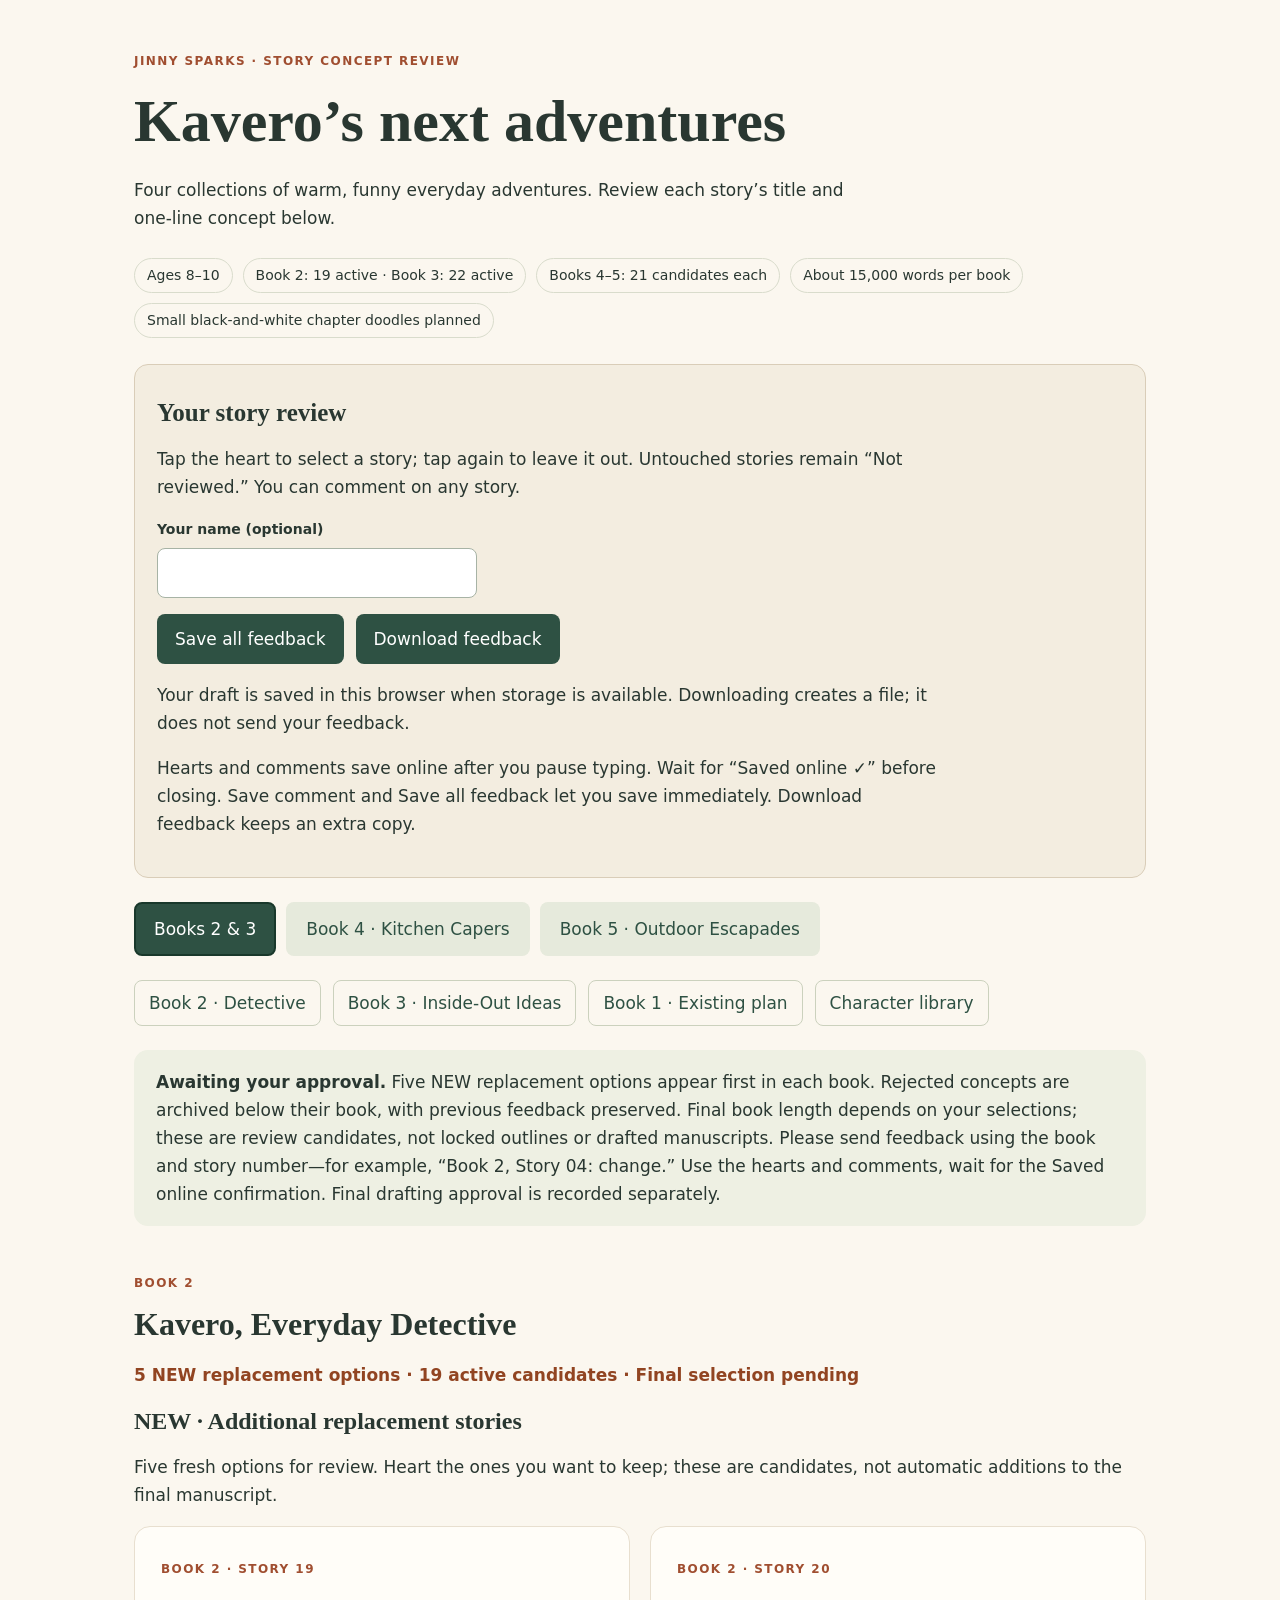
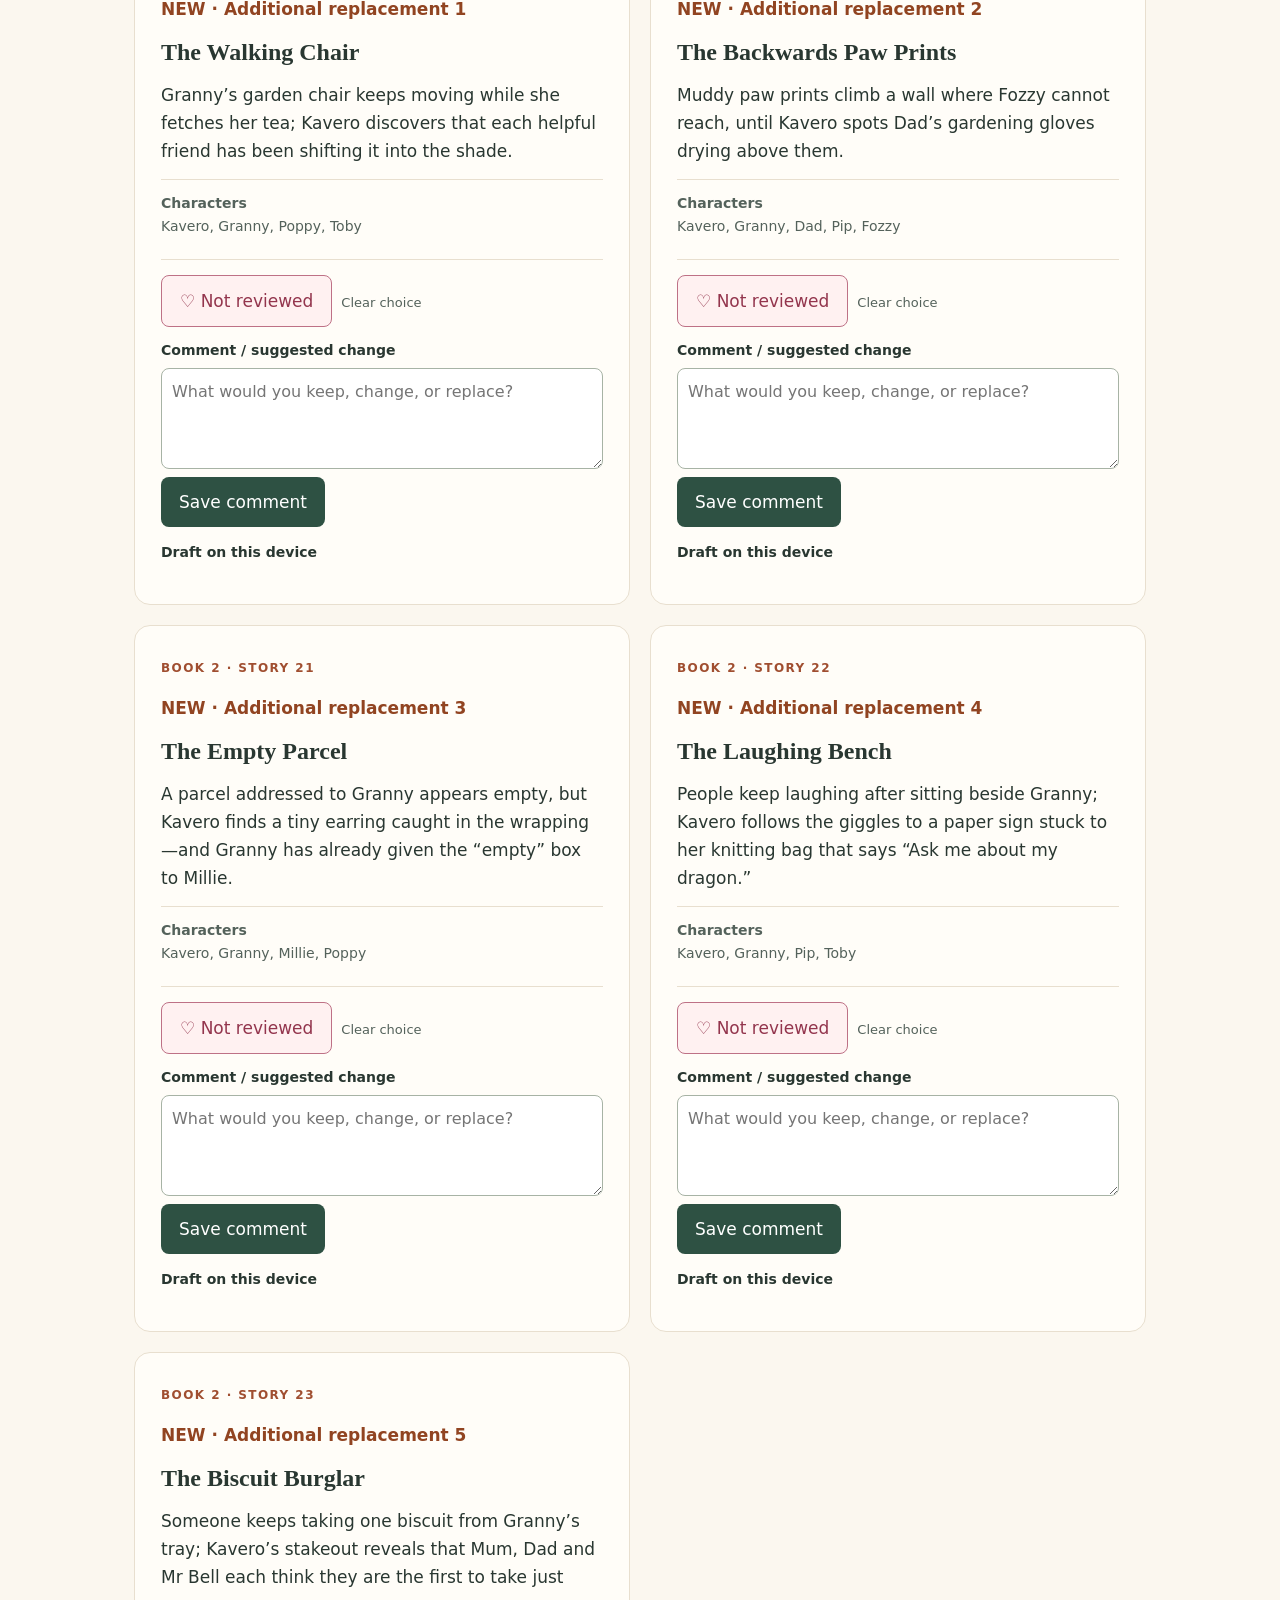
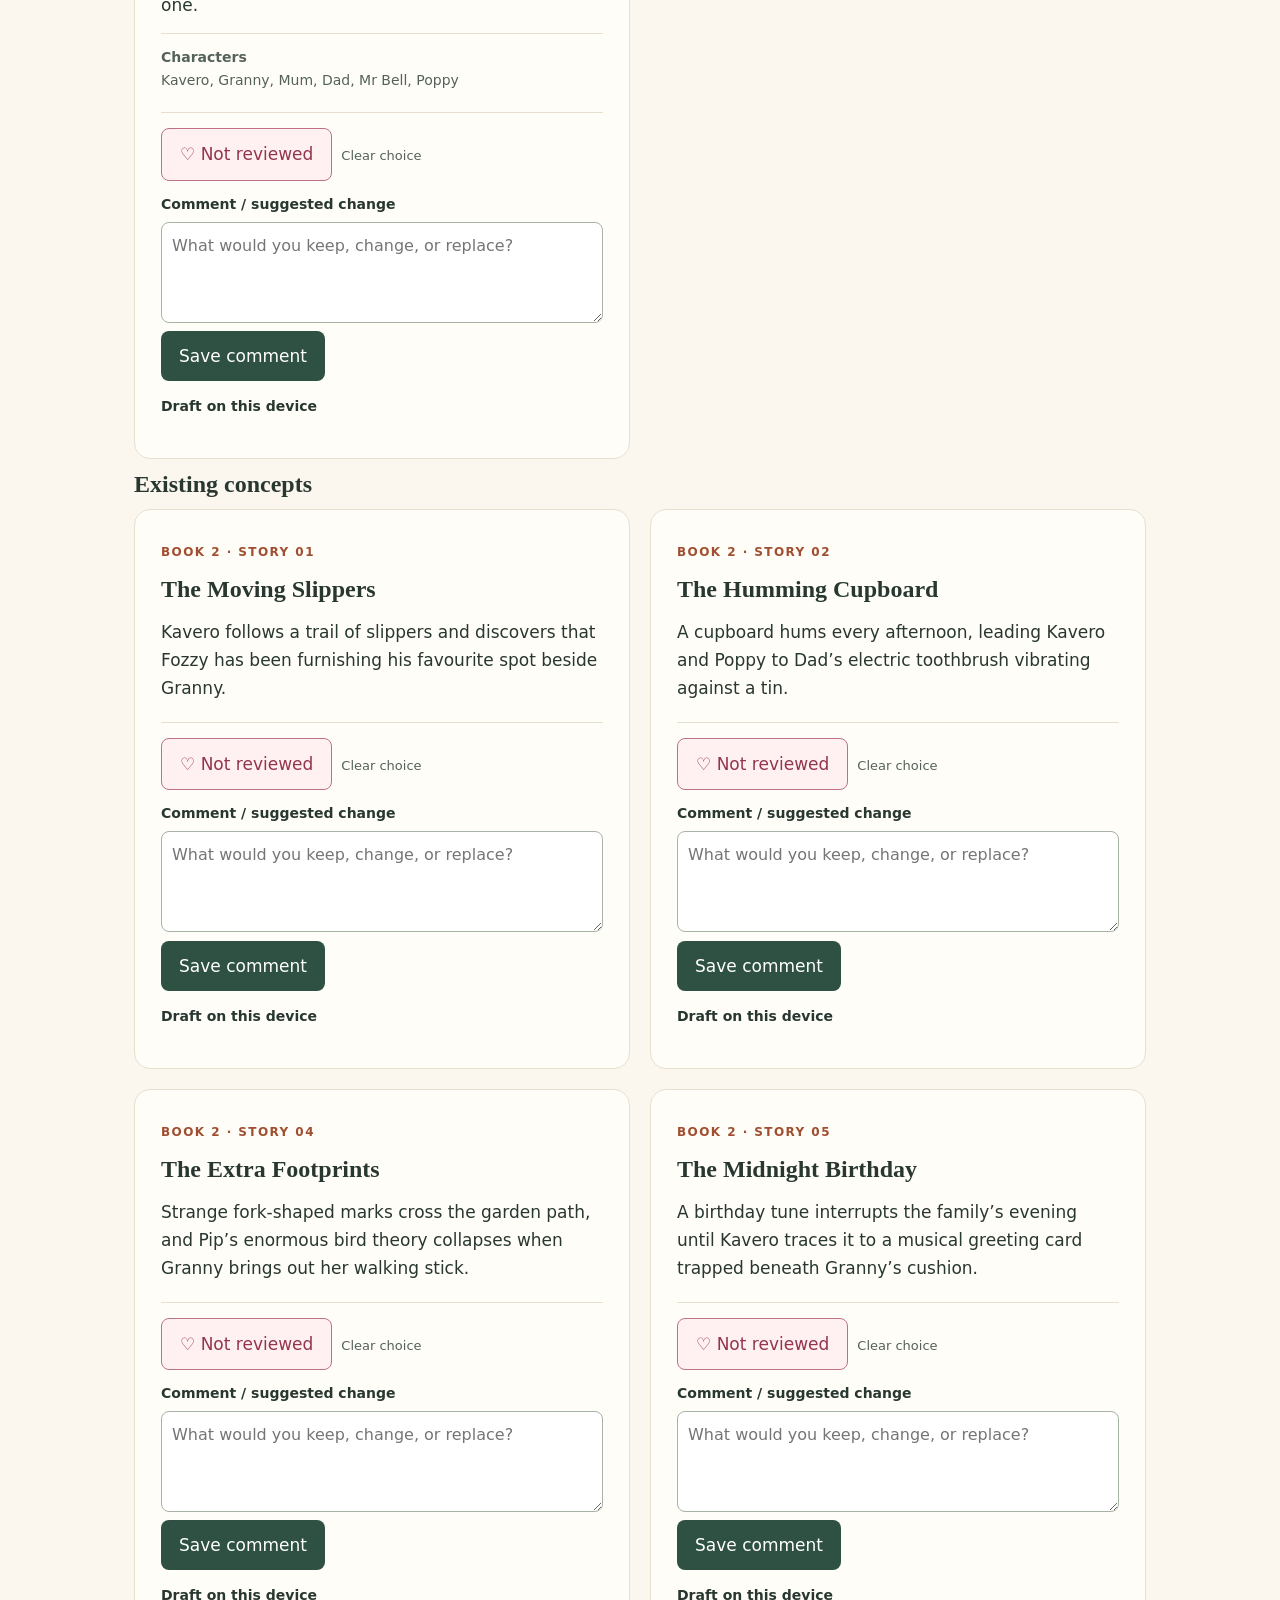
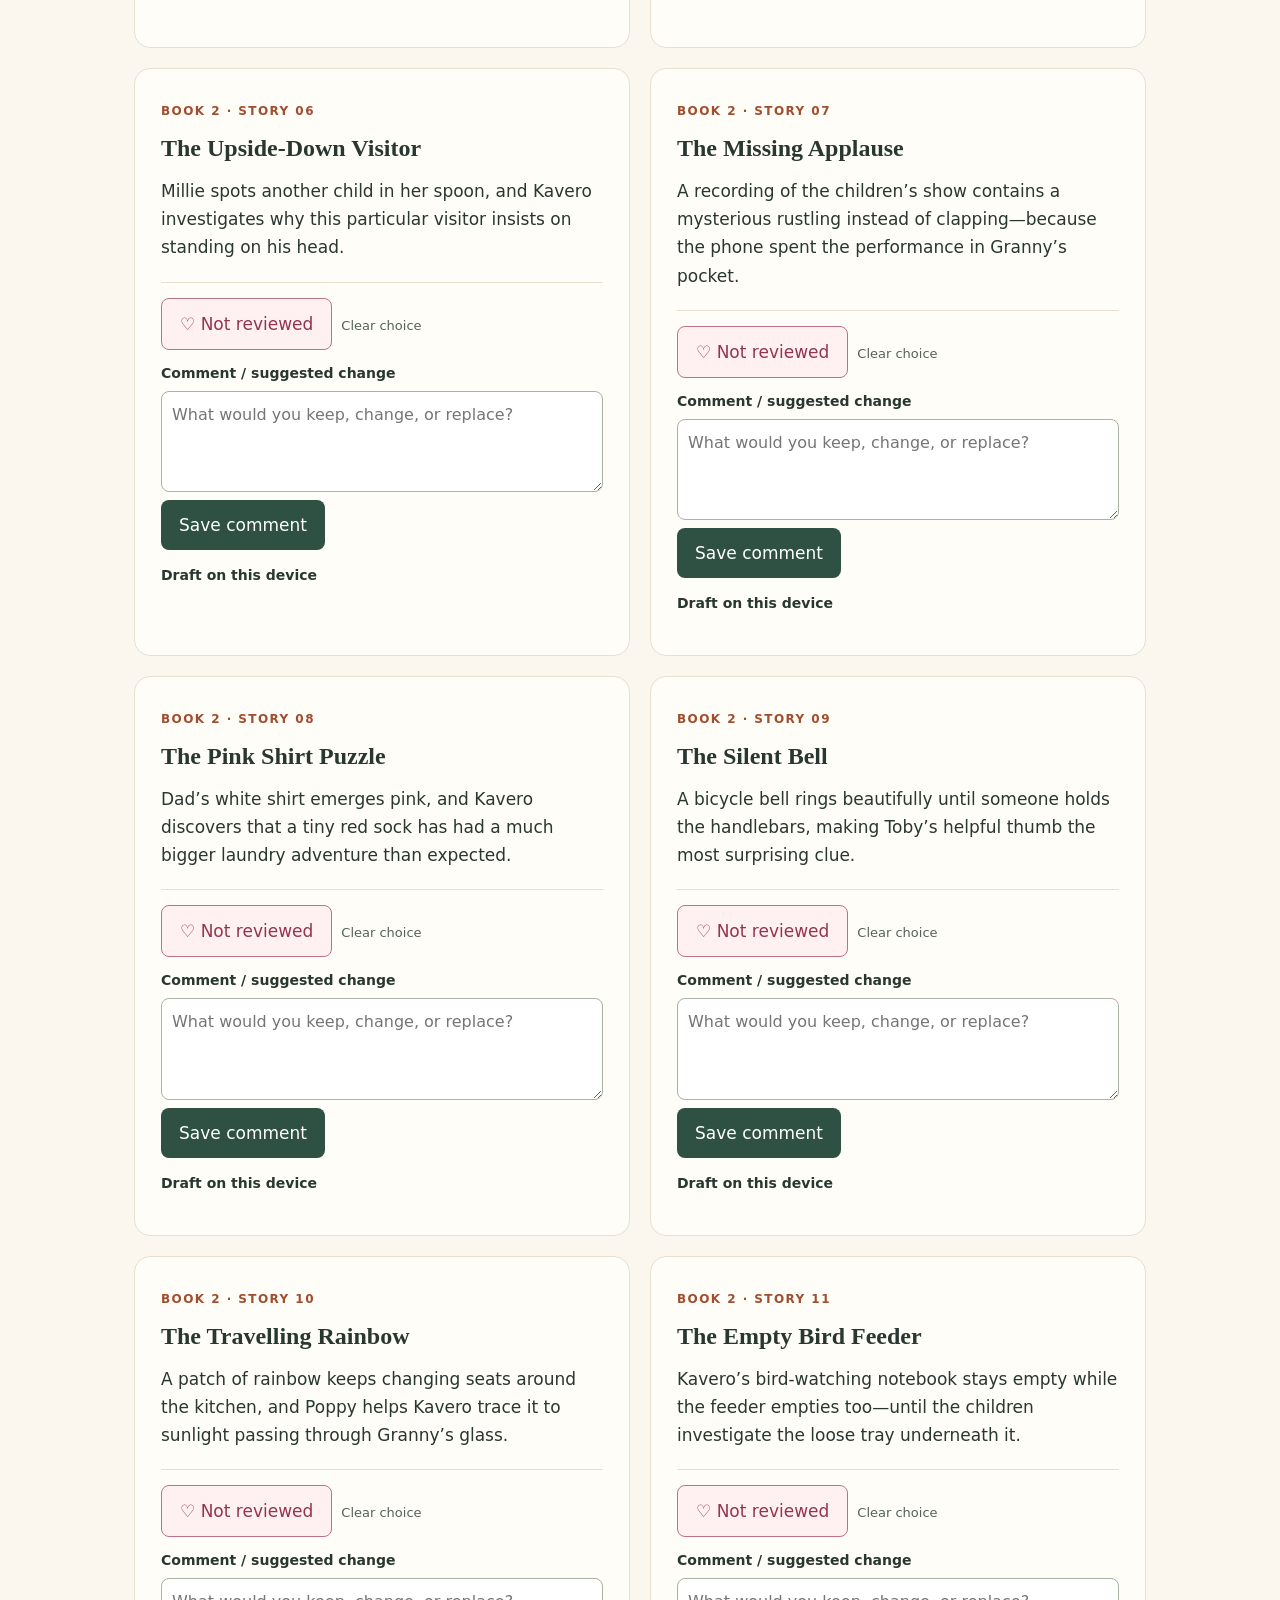
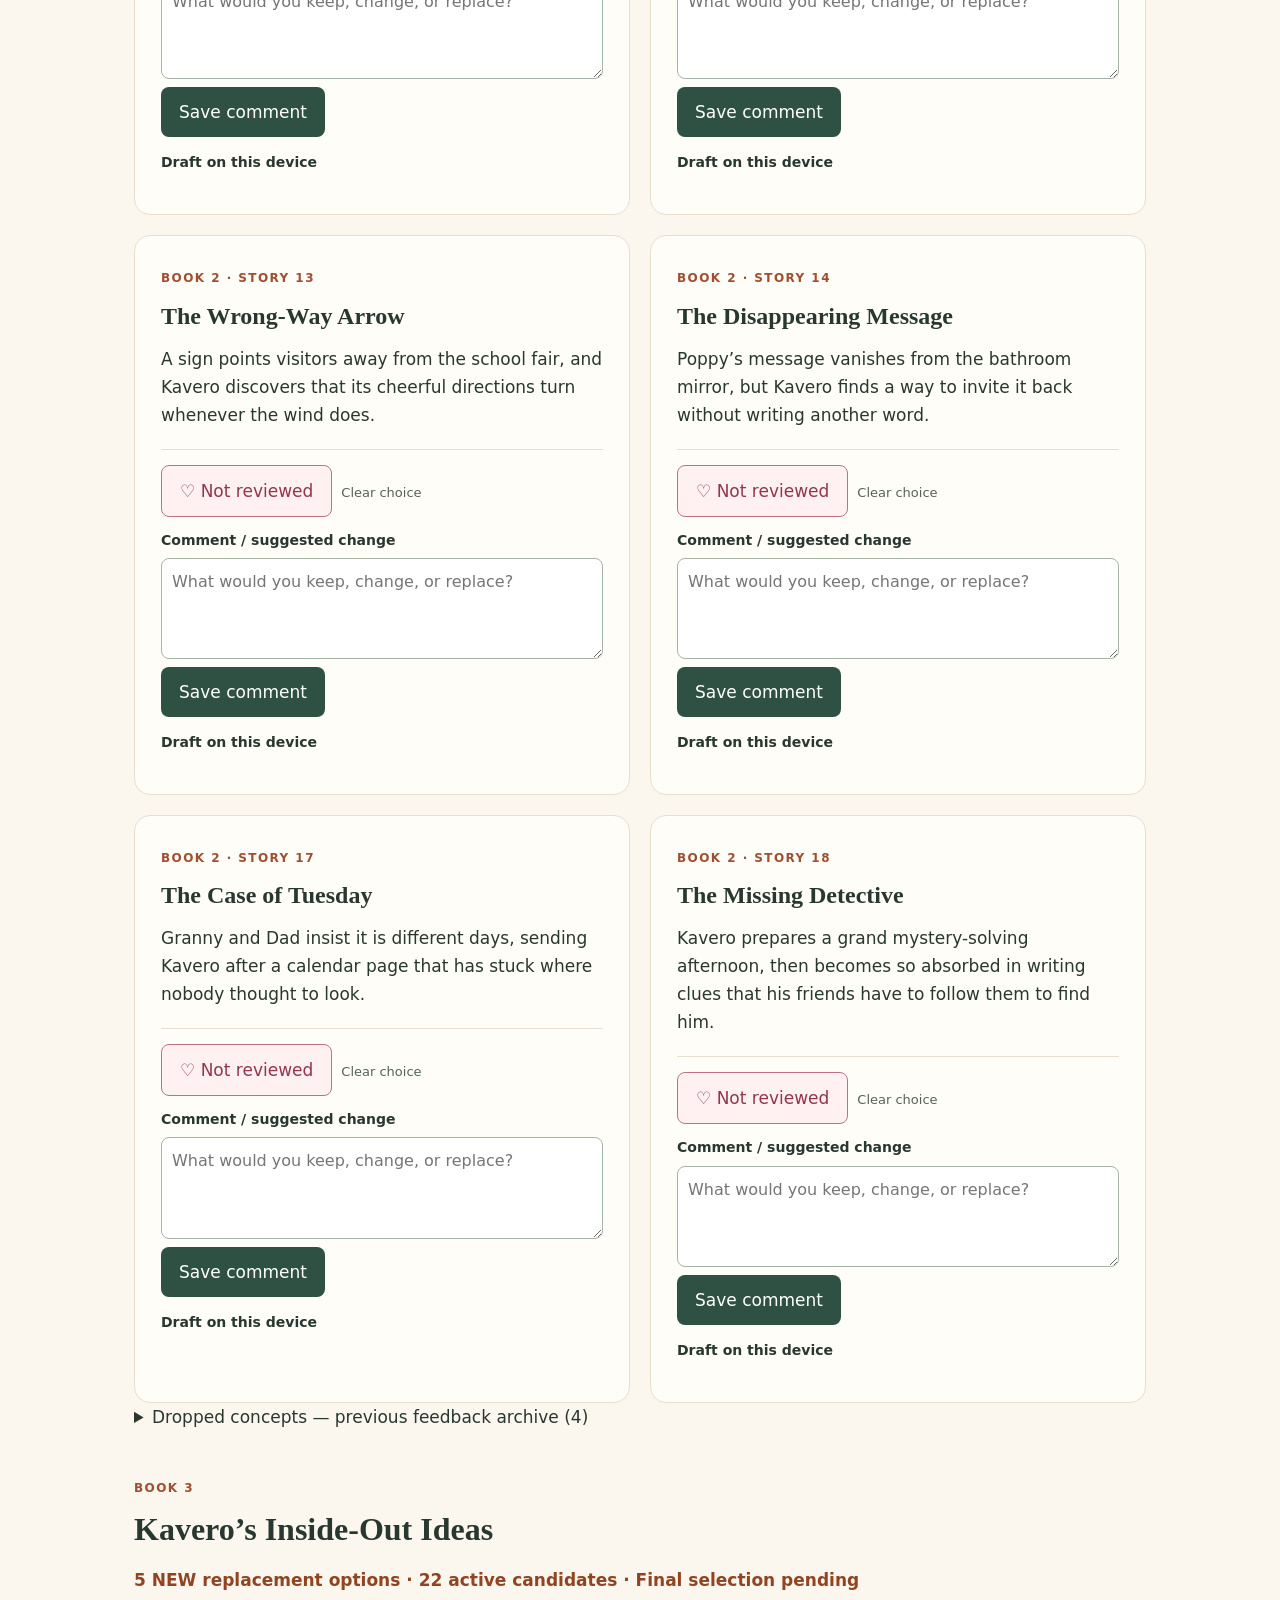
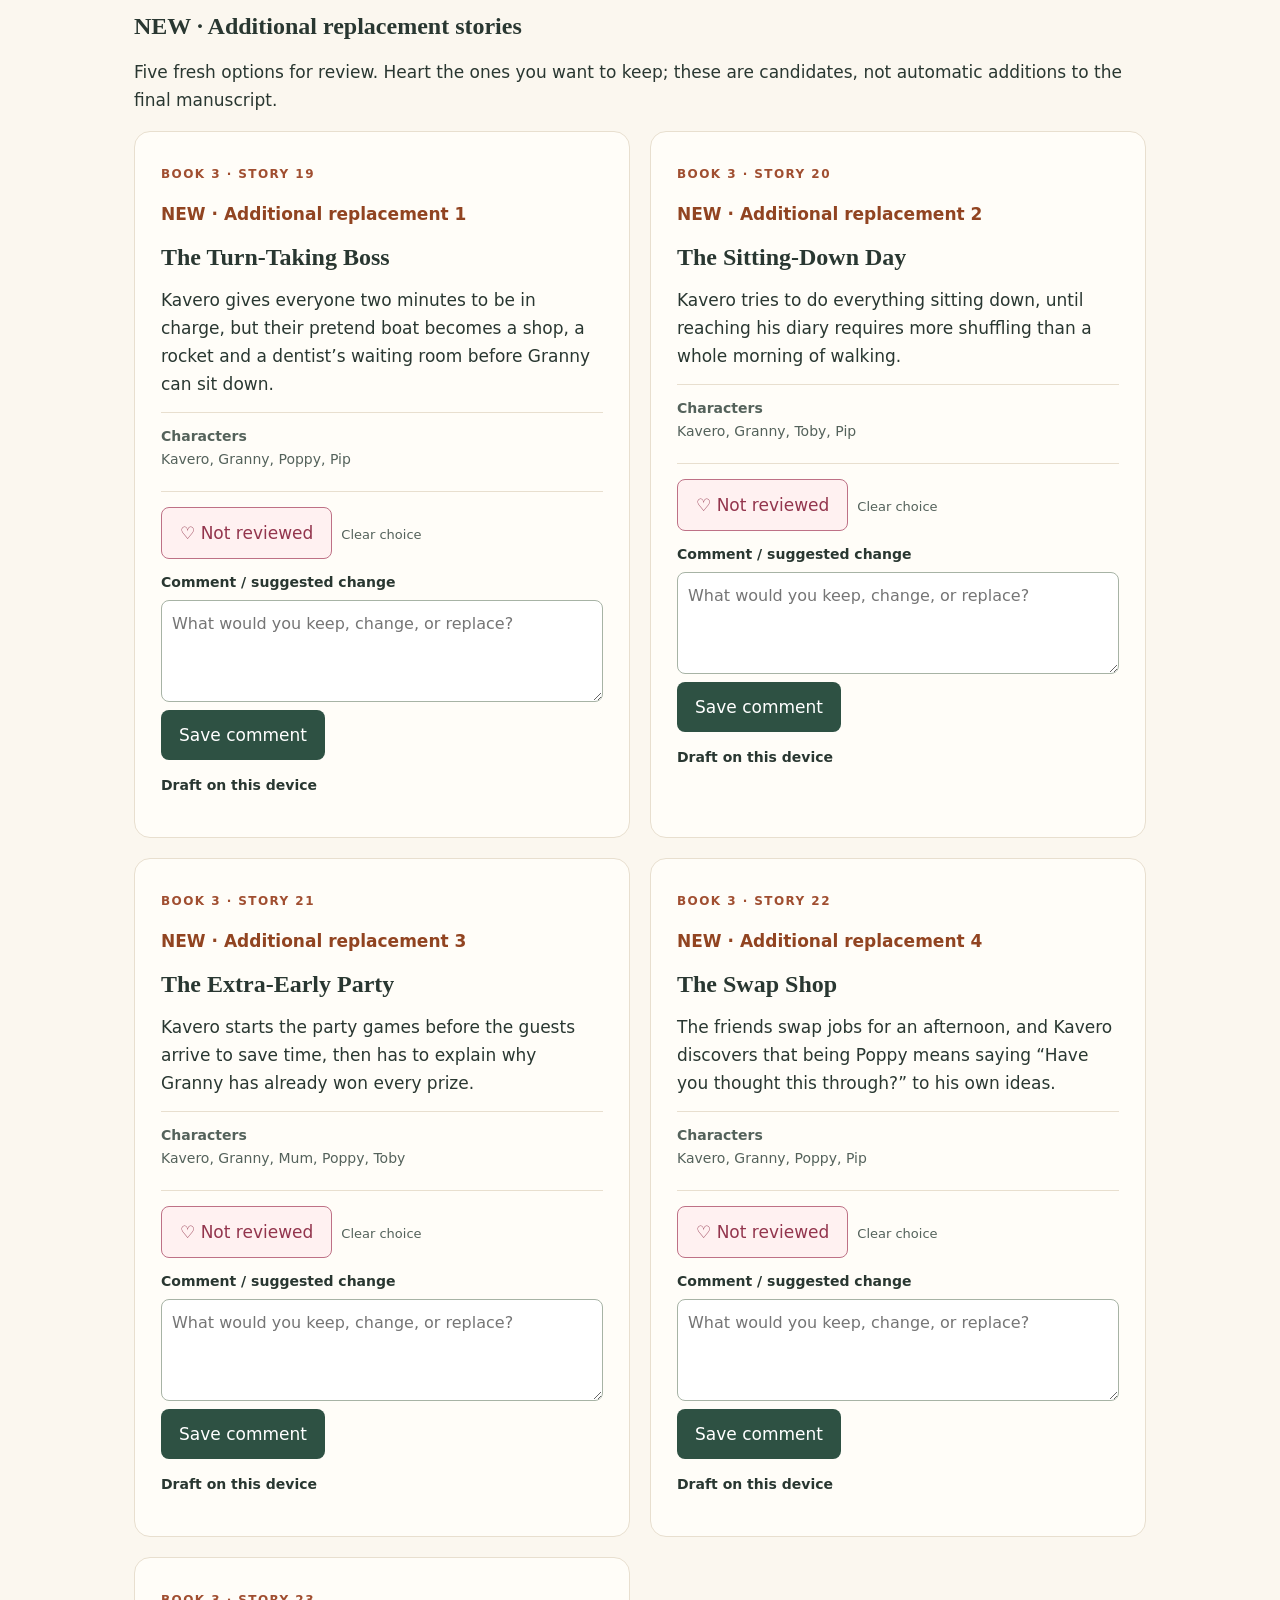
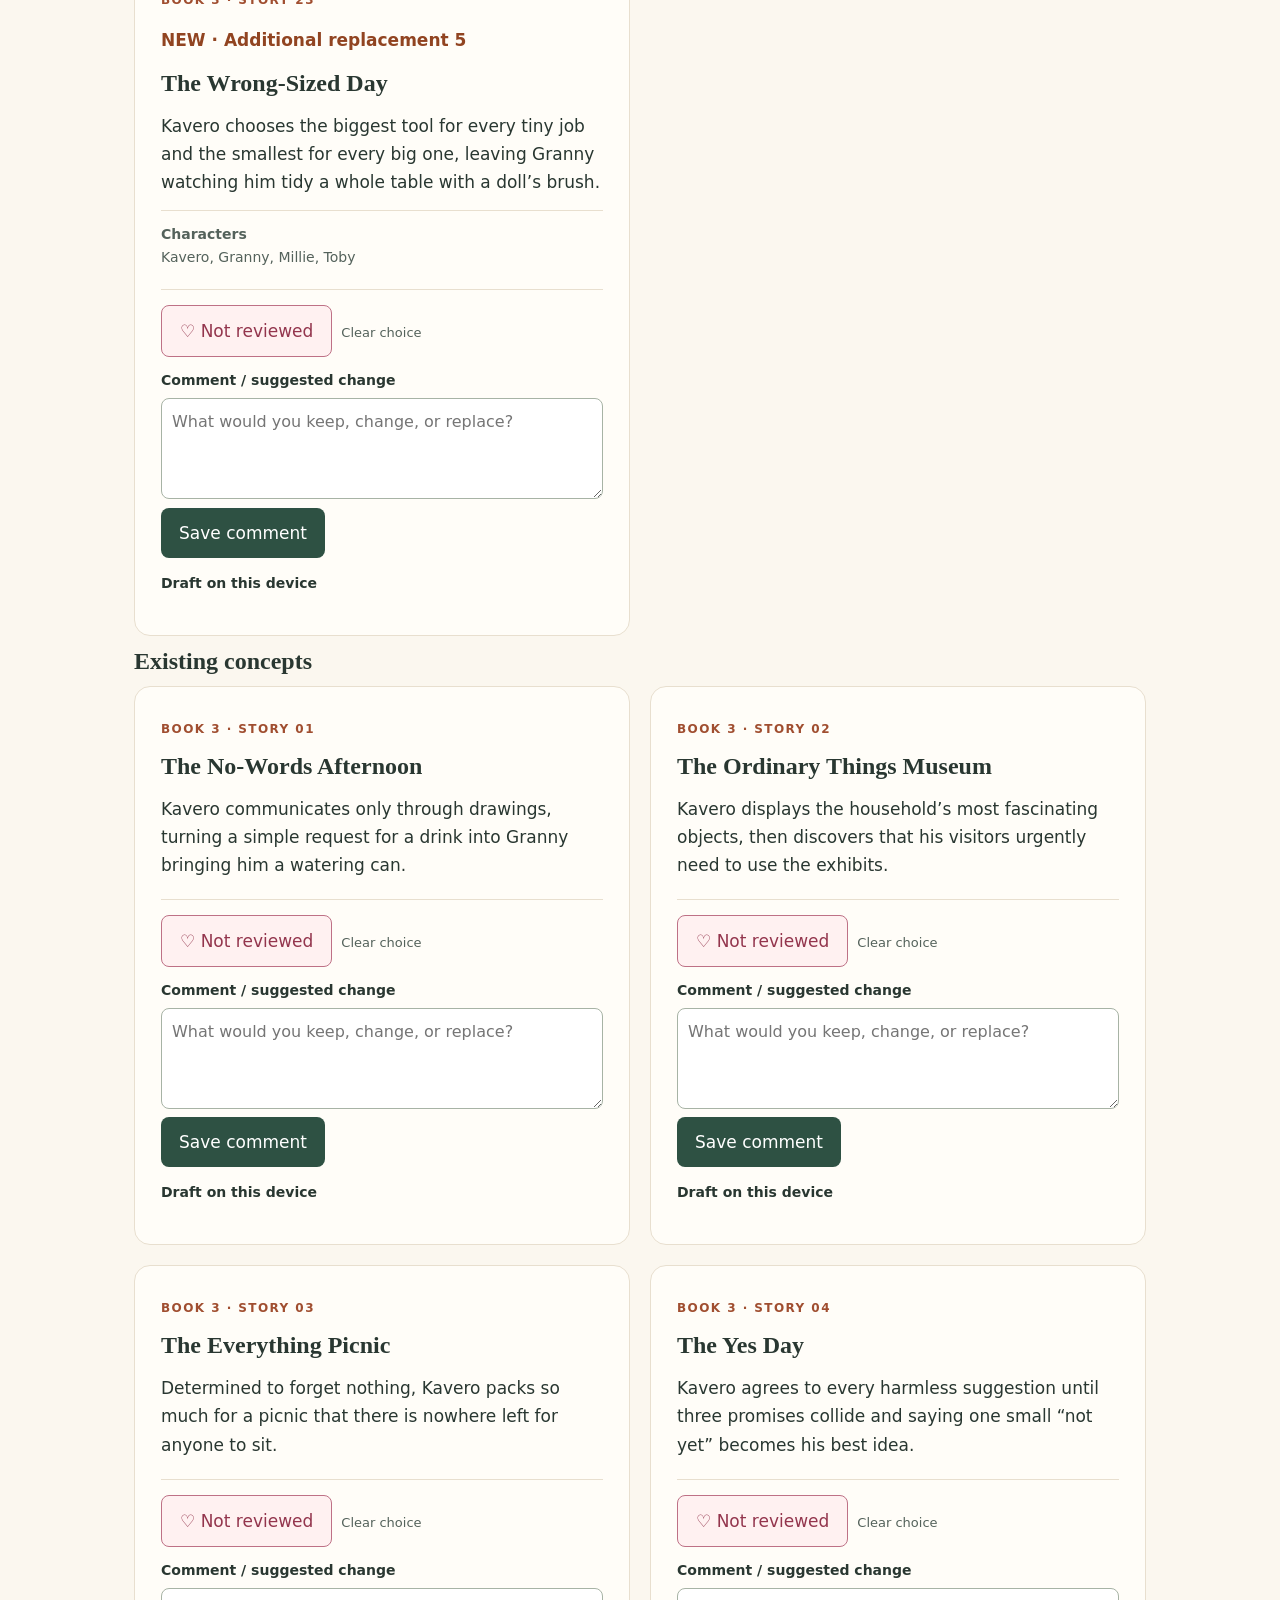
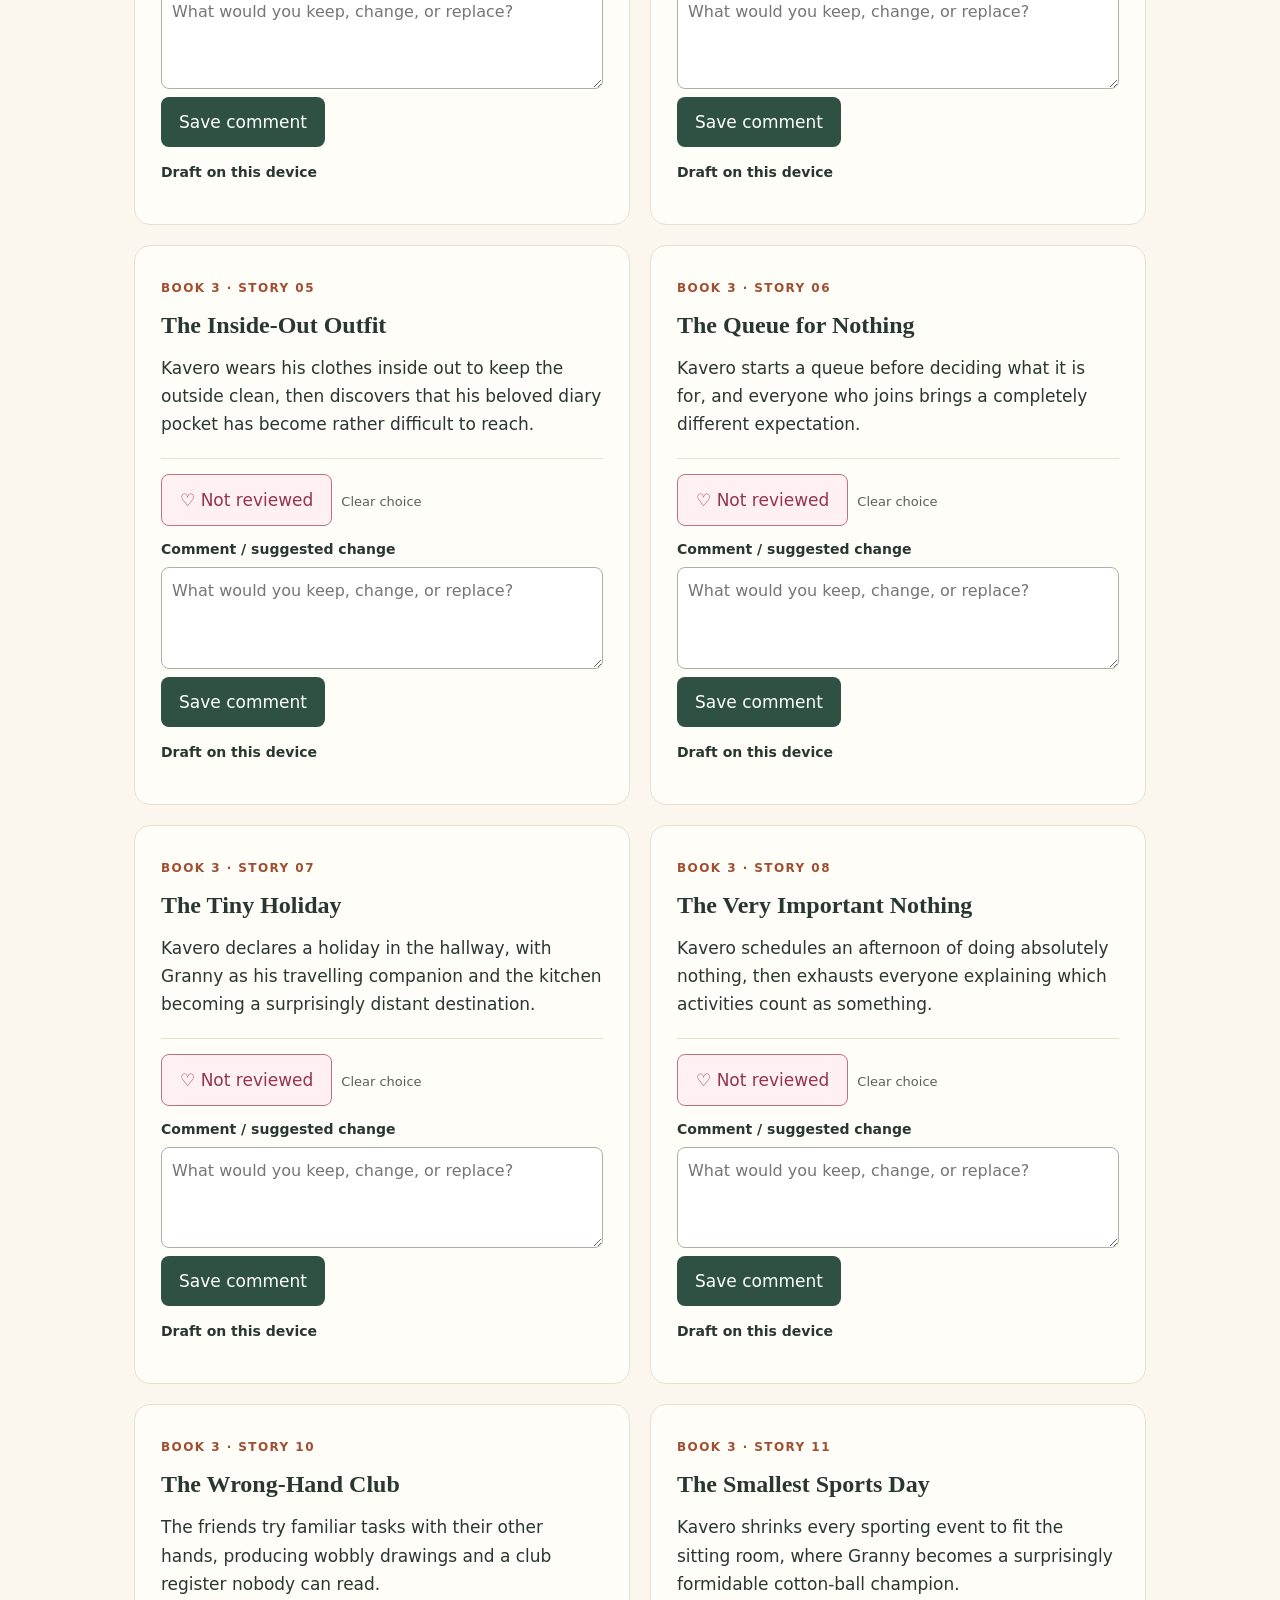
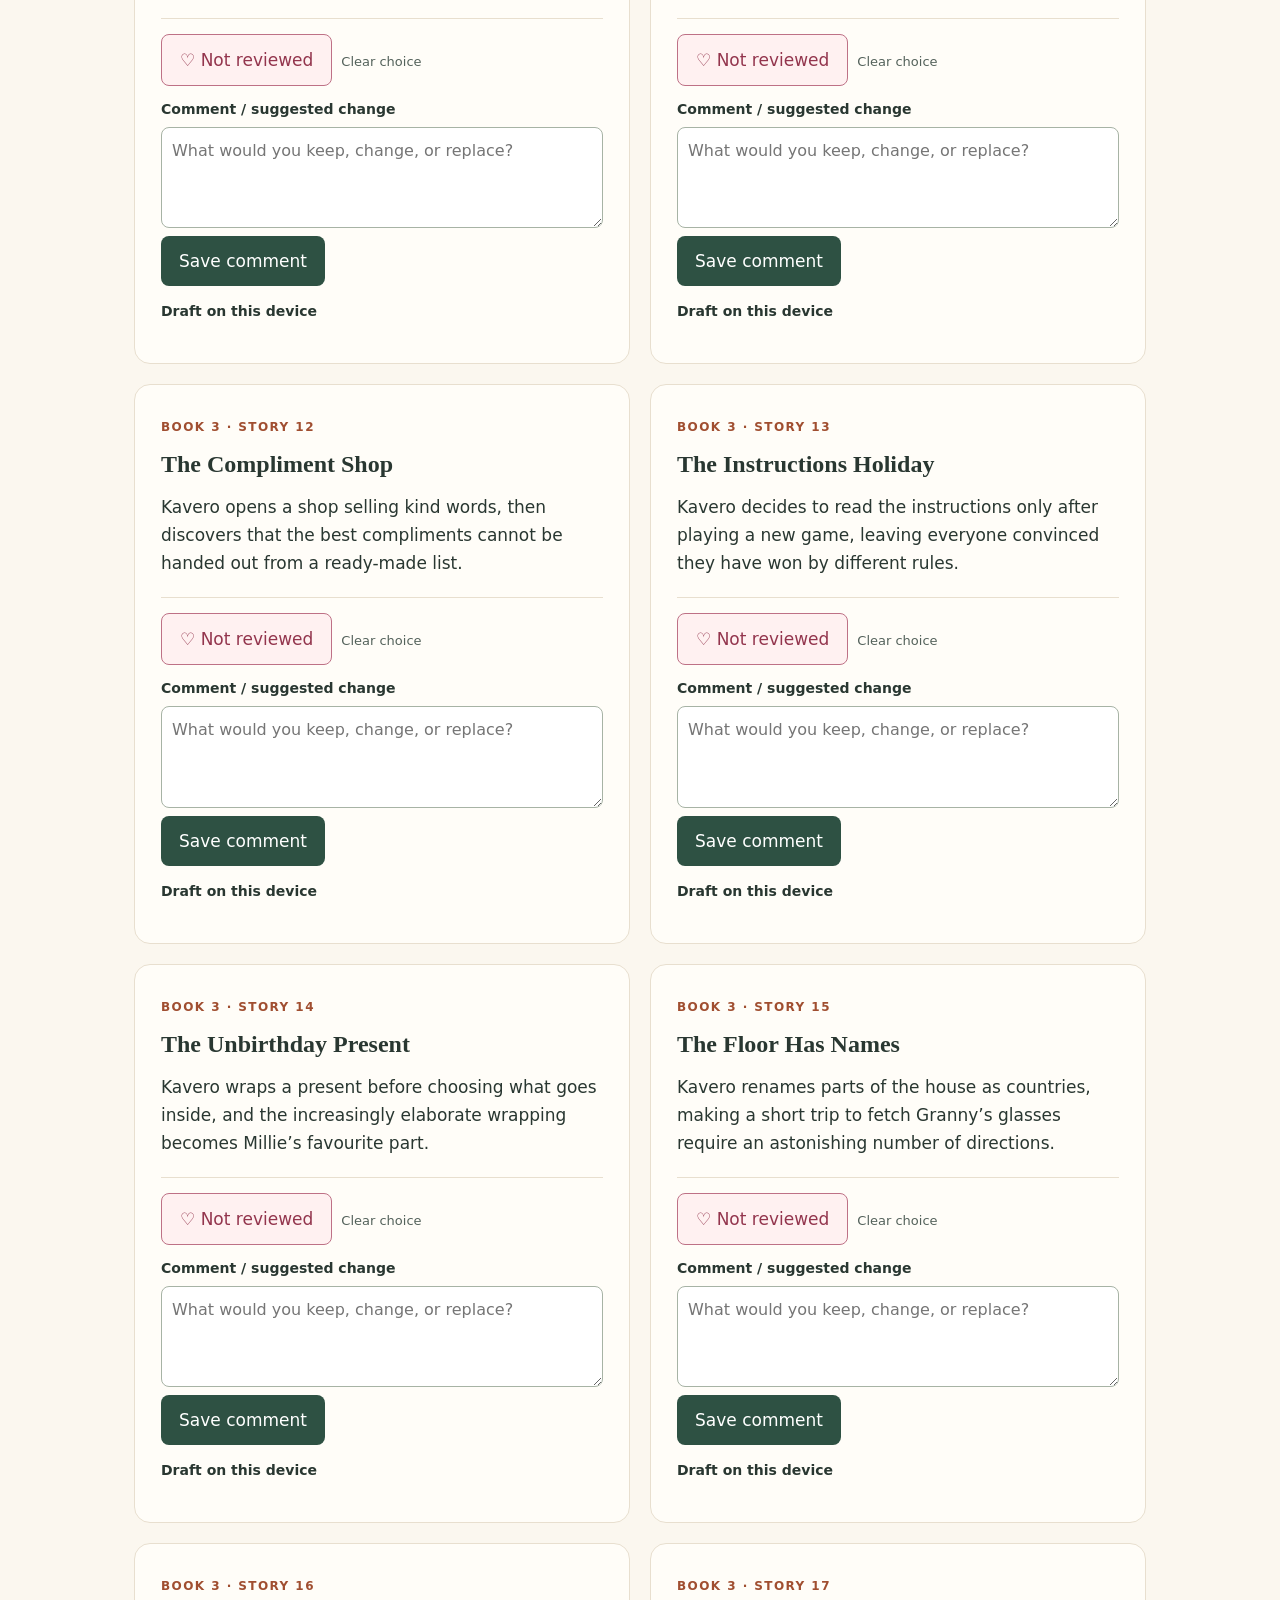
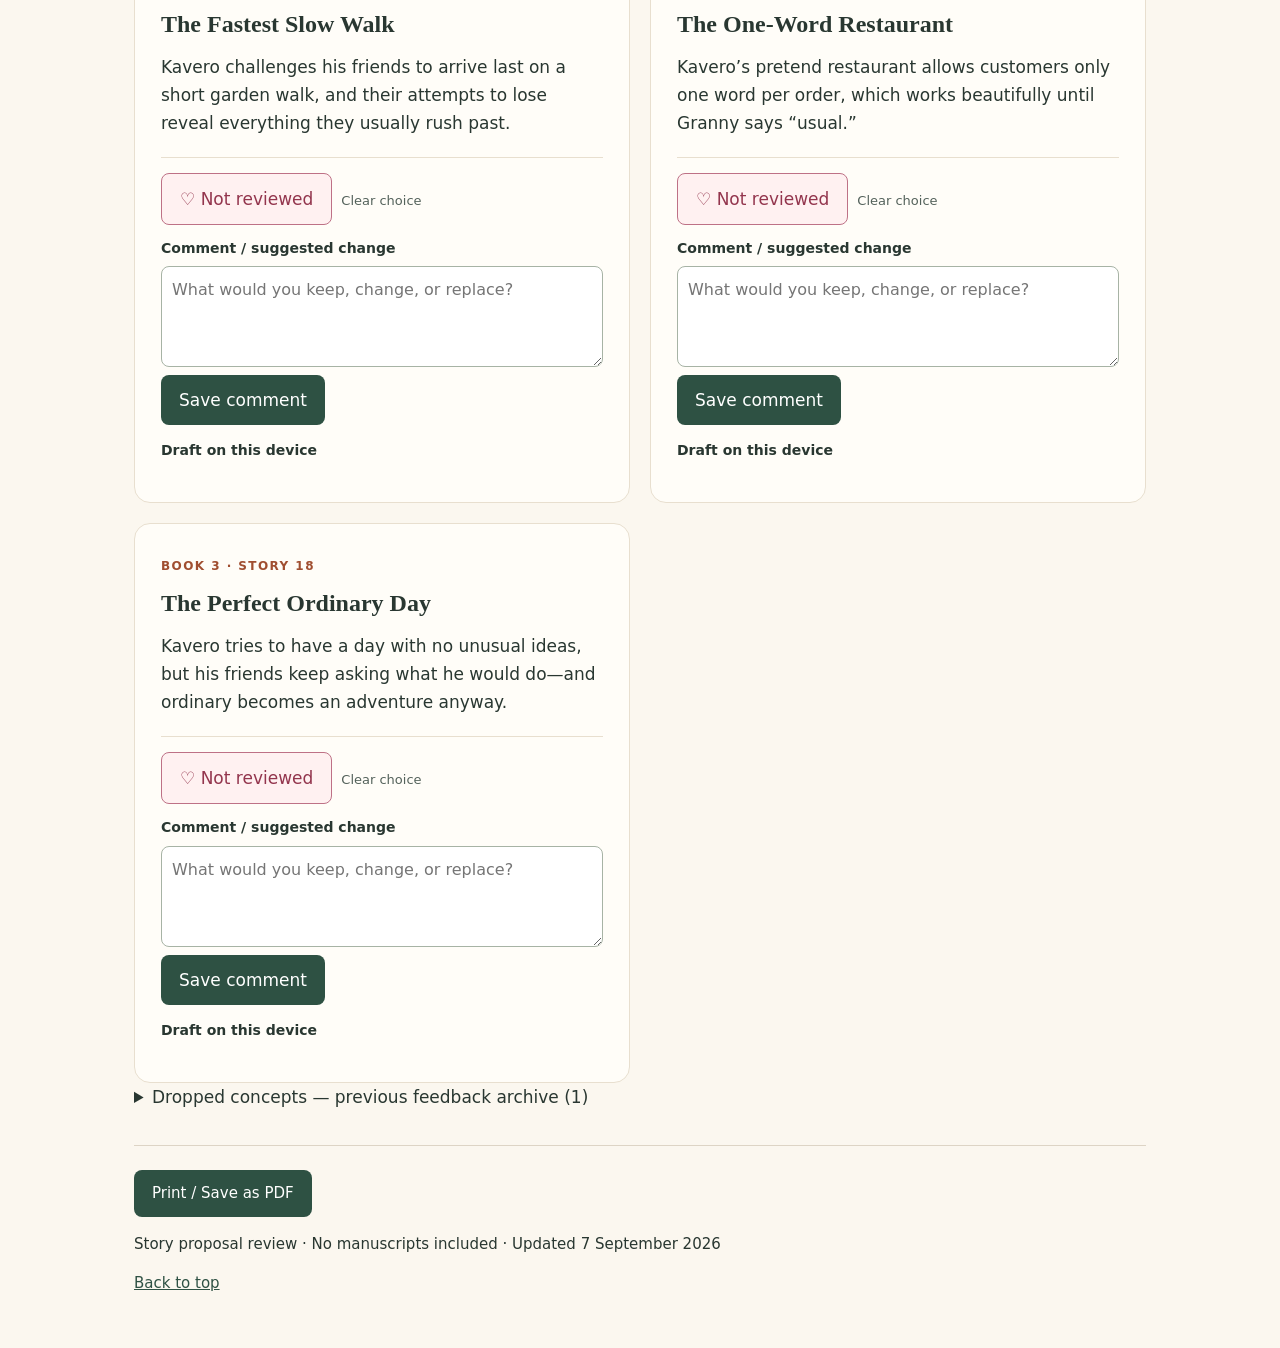
==== commit f48e462b: "Add five replacement concepts per book and archive rejected options" ====
--- a/index.html
+++ b/index.html
@@ -1,4 +1,4 @@
 <!doctype html><html lang="en"><head><meta charset="utf-8"><meta name="viewport" content="width=device-width,initial-scale=1"><meta name="robots" content="noindex,nofollow"><title>Kavero — Books 2–5 Story Review</title><style>
 :root{color-scheme:light}*{box-sizing:border-box}body{margin:0;background:#fbf7ef;color:#293731;font:17px/1.65 system-ui,sans-serif}main{max-width:1060px;margin:auto;padding:52px 24px}.eyebrow,.number{font-size:12px;font-weight:750;letter-spacing:.12em;color:#a04e30}h1{font-family:Georgia,serif;font-size:clamp(36px,6vw,60px);line-height:1.1;max-width:800px;margin:16px 0 22px}header p{max-width:750px}.meta{display:flex;gap:10px;flex-wrap:wrap;margin:26px 0}.meta span{border:1px solid #d9dccc;padding:5px 12px;border-radius:20px;font-size:14px}.note{background:#eef0e3;border-radius:14px;padding:18px 22px;margin-bottom:30px}.grid{display:grid;grid-template-columns:1fr 1fr;gap:20px}article{padding:26px;background:#fffdf8;border:1px solid #e8dfcf;border-radius:16px}h2{font:700 25px/1.25 Georgia,serif;margin:10px 0}article p{margin:14px 0}.cast{font-size:14px;color:#54625b;border-top:1px solid #e8dfcf;padding-top:12px}.cast strong{display:block}footer{margin-top:34px;border-top:1px solid #ddd4c5;padding-top:24px;font-size:15px}button{background:#2e5143;color:white;border:0;border-radius:8px;padding:11px 18px;font:inherit;cursor:pointer}@media(max-width:680px){.grid{grid-template-columns:1fr}main{padding:30px 18px}}@media print{body{background:white;font-size:11pt}main{padding:0}.grid{display:block}article{break-inside:avoid;margin-bottom:12px}button{display:none}h1{font-size:30pt}}
 
-nav{display:flex;gap:12px;flex-wrap:wrap;margin:24px 0}nav a{padding:8px 14px;border:1px solid #cbd1bd;border-radius:8px;color:#2e5143;text-decoration:none}section.book{scroll-margin-top:20px;margin-top:48px}section.book>h2{font-size:32px}h3{font:700 24px/1.25 Georgia,serif;margin:10px 0}article{break-inside:avoid}.status{color:#914421;font-weight:700}a{color:#2e5143}</style><link rel="stylesheet" href="feedback.css"></head><body><main><header><div class="eyebrow">JINNY SPARKS · STORY CONCEPT REVIEW</div><h1>Kavero’s next adventures</h1><p>Four collections of warm, funny everyday adventures. Review each story’s title and one-line concept below.</p><div class="meta"><span>Ages 8–10</span><span>Books 2–3: 18 stories each</span><span>Books 4–5: 16 stories each</span><span>About 15,000 words per book</span><span>Small black-and-white chapter doodles planned</span></div></header><div class="book-tabs" role="tablist" aria-label="Review books"><button type="button" role="tab" id="tab-23" aria-controls="book-2 book-3" aria-selected="true" data-books="23">Books 2 &amp; 3</button><button type="button" role="tab" id="tab-4" aria-controls="book-4" aria-selected="false" data-books="4">Book 4 · Kitchen Capers</button><button type="button" role="tab" id="tab-5" aria-controls="book-5" aria-selected="false" data-books="5">Book 5 · Outdoor Escapades</button></div><nav aria-label="Book navigation"><a href="#book-2">Book 2 · Detective</a><a href="#book-3">Book 3 · Inside-Out Ideas</a><a href="book-01.html">Book 1 · Existing plan</a><a href="characters.html">Character library</a></nav><aside class="note"><strong>Awaiting your approval.</strong> These are 68 proposed story concepts for Books 2–5, not locked outlines or drafted manuscripts. Please send feedback using the book and story number—for example, “Book 2, Story 04: change.” Use the hearts and comments, wait for the Saved online confirmation. Final drafting approval is recorded separately.</aside><section class="book" id="book-2"><div class="eyebrow">BOOK 2</div><h2>Kavero, Everyday Detective</h2><p class="status">18 proposed stories · Awaiting approval</p><div class="grid"><article><span class="number">BOOK 2 · STORY 01</span><h3>The Moving Slippers</h3><p>Kavero follows a trail of slippers and discovers that Fozzy has been furnishing his favourite spot beside Granny.</p></article><article><span class="number">BOOK 2 · STORY 02</span><h3>The Humming Cupboard</h3><p>A cupboard hums every afternoon, leading Kavero and Poppy to Dad’s electric toothbrush vibrating against a tin.</p></article><article><span class="number">BOOK 2 · STORY 03</span><h3>The Vanishing Puddle</h3><p>Kavero guards a shrinking puddle from an imaginary water thief while Granny wonders whether her washing has the same visitor.</p></article><article><span class="number">BOOK 2 · STORY 04</span><h3>The Extra Footprints</h3><p>Strange fork-shaped marks cross the garden path, and Pip’s enormous bird theory collapses when Granny brings out her walking stick.</p></article><article><span class="number">BOOK 2 · STORY 05</span><h3>The Midnight Birthday</h3><p>A birthday tune interrupts the family’s evening until Kavero traces it to a musical greeting card trapped beneath Granny’s cushion.</p></article><article><span class="number">BOOK 2 · STORY 06</span><h3>The Upside-Down Visitor</h3><p>Millie spots another child in her spoon, and Kavero investigates why this particular visitor insists on standing on his head.</p></article><article><span class="number">BOOK 2 · STORY 07</span><h3>The Missing Applause</h3><p>A recording of the children’s show contains a mysterious rustling instead of clapping—because the phone spent the performance in Granny’s pocket.</p></article><article><span class="number">BOOK 2 · STORY 08</span><h3>The Pink Shirt Puzzle</h3><p>Dad’s white shirt emerges pink, and Kavero discovers that a tiny red sock has had a much bigger laundry adventure than expected.</p></article><article><span class="number">BOOK 2 · STORY 09</span><h3>The Silent Bell</h3><p>A bicycle bell rings beautifully until someone holds the handlebars, making Toby’s helpful thumb the most surprising clue.</p></article><article><span class="number">BOOK 2 · STORY 10</span><h3>The Travelling Rainbow</h3><p>A patch of rainbow keeps changing seats around the kitchen, and Poppy helps Kavero trace it to sunlight passing through Granny’s glass.</p></article><article><span class="number">BOOK 2 · STORY 11</span><h3>The Empty Bird Feeder</h3><p>Kavero’s bird-watching notebook stays empty while the feeder empties too—until the children investigate the loose tray underneath it.</p></article><article><span class="number">BOOK 2 · STORY 12</span><h3>The Squeaking Detective</h3><p>Kavero searches every corner for an irritating squeak before discovering that the noise has been following him inside his own shoe.</p></article><article><span class="number">BOOK 2 · STORY 13</span><h3>The Wrong-Way Arrow</h3><p>A sign points visitors away from the school fair, and Kavero discovers that its cheerful directions turn whenever the wind does.</p></article><article><span class="number">BOOK 2 · STORY 14</span><h3>The Disappearing Message</h3><p>Poppy’s message vanishes from the bathroom mirror, but Kavero finds a way to invite it back without writing another word.</p></article><article><span class="number">BOOK 2 · STORY 15</span><h3>The Mysterious Extra Guest</h3><p>Every group photograph contains an unexpected pair of ears, although Miette apparently refuses to join the picture.</p></article><article><span class="number">BOOK 2 · STORY 16</span><h3>The Hollow Snowman</h3><p>The children’s snowman loses his middle before his head, and Kavero discovers the upturned bucket they forgot to remove.</p></article><article><span class="number">BOOK 2 · STORY 17</span><h3>The Case of Tuesday</h3><p>Granny and Dad insist it is different days, sending Kavero after a calendar page that has stuck where nobody thought to look.</p></article><article><span class="number">BOOK 2 · STORY 18</span><h3>The Missing Detective</h3><p>Kavero prepares a grand mystery-solving afternoon, then becomes so absorbed in writing clues that his friends have to follow them to find him.</p></article></div></section><section class="book" id="book-3"><div class="eyebrow">BOOK 3</div><h2>Kavero’s Inside-Out Ideas</h2><p class="status">18 proposed stories · Awaiting approval</p><div class="grid"><article><span class="number">BOOK 3 · STORY 01</span><h3>The No-Words Afternoon</h3><p>Kavero communicates only through drawings, turning a simple request for a drink into Granny bringing him a watering can.</p></article><article><span class="number">BOOK 3 · STORY 02</span><h3>The Ordinary Things Museum</h3><p>Kavero displays the household’s most fascinating objects, then discovers that his visitors urgently need to use the exhibits.</p></article><article><span class="number">BOOK 3 · STORY 03</span><h3>The Everything Picnic</h3><p>Determined to forget nothing, Kavero packs so much for a picnic that there is nowhere left for anyone to sit.</p></article><article><span class="number">BOOK 3 · STORY 04</span><h3>The Yes Day</h3><p>Kavero agrees to every harmless suggestion until three promises collide and saying one small “not yet” becomes his best idea.</p></article><article><span class="number">BOOK 3 · STORY 05</span><h3>The Inside-Out Outfit</h3><p>Kavero wears his clothes inside out to keep the outside clean, then discovers that his beloved diary pocket has become rather difficult to reach.</p></article><article><span class="number">BOOK 3 · STORY 06</span><h3>The Queue for Nothing</h3><p>Kavero starts a queue before deciding what it is for, and everyone who joins brings a completely different expectation.</p></article><article><span class="number">BOOK 3 · STORY 07</span><h3>The Tiny Holiday</h3><p>Kavero declares a holiday in the hallway, with Granny as his travelling companion and the kitchen becoming a surprisingly distant destination.</p></article><article><span class="number">BOOK 3 · STORY 08</span><h3>The Very Important Nothing</h3><p>Kavero schedules an afternoon of doing absolutely nothing, then exhausts everyone explaining which activities count as something.</p></article><article><span class="number">BOOK 3 · STORY 09</span><h3>The Borrowed Birthday</h3><p>Kavero gives an ordinary Thursday a birthday party, but choosing what a day would like as a present proves unexpectedly difficult.</p></article><article><span class="number">BOOK 3 · STORY 10</span><h3>The Wrong-Hand Club</h3><p>The friends try familiar tasks with their other hands, producing wobbly drawings and a club register nobody can read.</p></article><article><span class="number">BOOK 3 · STORY 11</span><h3>The Smallest Sports Day</h3><p>Kavero shrinks every sporting event to fit the sitting room, where Granny becomes a surprisingly formidable cotton-ball champion.</p></article><article><span class="number">BOOK 3 · STORY 12</span><h3>The Compliment Shop</h3><p>Kavero opens a shop selling kind words, then discovers that the best compliments cannot be handed out from a ready-made list.</p></article><article><span class="number">BOOK 3 · STORY 13</span><h3>The Instructions Holiday</h3><p>Kavero decides to read the instructions only after playing a new game, leaving everyone convinced they have won by different rules.</p></article><article><span class="number">BOOK 3 · STORY 14</span><h3>The Unbirthday Present</h3><p>Kavero wraps a present before choosing what goes inside, and the increasingly elaborate wrapping becomes Millie’s favourite part.</p></article><article><span class="number">BOOK 3 · STORY 15</span><h3>The Floor Has Names</h3><p>Kavero renames parts of the house as countries, making a short trip to fetch Granny’s glasses require an astonishing number of directions.</p></article><article><span class="number">BOOK 3 · STORY 16</span><h3>The Fastest Slow Walk</h3><p>Kavero challenges his friends to arrive last on a short garden walk, and their attempts to lose reveal everything they usually rush past.</p></article><article><span class="number">BOOK 3 · STORY 17</span><h3>The One-Word Restaurant</h3><p>Kavero’s pretend restaurant allows customers only one word per order, which works beautifully until Granny says “usual.”</p></article><article><span class="number">BOOK 3 · STORY 18</span><h3>The Perfect Ordinary Day</h3><p>Kavero tries to have a day with no unusual ideas, but his friends keep asking what he would do—and ordinary becomes an adventure anyway.</p></article></div></section><section class="book" id="book-4"><div class="eyebrow">BOOK 4</div><h2>Kavero’s Kitchen Capers</h2><p>Big questions, small snacks, and a wonderfully messy kitchen: funny adventures in cooking, serving, and sharing, with adults handling heat and sharp tools.</p><p class="status">16 proposed stories · Awaiting approval</p><div class="grid"><article><span class="number">BOOK 4 · STORY 01</span><h3>The Sandwich That Slid</h3><p>Kavero stacks everyone’s favourite fillings into one sandwich, but Granny needs a plate big enough to catch lunch as it escapes sideways.</p></article><article><span class="number">BOOK 4 · STORY 02</span><h3>The Recipe Without Numbers</h3><p>Granny’s “a little” and “some” send Kavero searching for the measuring cup her hands seem to have swallowed.</p></article><article><span class="number">BOOK 4 · STORY 03</span><h3>The Very Fancy Lunch</h3><p>Kavero serves tiny restaurant portions with enormous descriptions, until Dad politely asks when lunch will begin.</p></article><article><span class="number">BOOK 4 · STORY 04</span><h3>The Pancake Portrait</h3><p>With Mum cooking, the friends design pancake faces—but each face looks more like somebody else when it lands on the plate.</p></article><article><span class="number">BOOK 4 · STORY 05</span><h3>The Great Pea Escape</h3><p>Kavero tries to arrange a perfectly neat dinner while his peas keep rolling into Granny’s potatoes.</p></article><article><span class="number">BOOK 4 · STORY 06</span><h3>The Toast Appointment</h3><p>Kavero prepares an elaborate breakfast timetable, then discovers that warm toast refuses to stay warm while everyone finds a seat.</p></article><article><span class="number">BOOK 4 · STORY 07</span><h3>The Lopsided Cake</h3><p>A cake leans to one side, so Kavero and Granny decorate it as a hill—and Pip insists that every hill needs a picnic.</p></article><article><span class="number">BOOK 4 · STORY 08</span><h3>The Alphabet Soup Lunch</h3><p>Kavero wants to serve everyone’s name in alphabet soup, but the letter everyone needs is hiding in somebody else’s bowl.</p></article><article><span class="number">BOOK 4 · STORY 09</span><h3>The Crunchy Music Club</h3><p>The friends make a snack-time orchestra with crunchy foods, only to discover that their instruments disappear during rehearsals.</p></article><article><span class="number">BOOK 4 · STORY 10</span><h3>The Great Banana Vote</h3><p>Kavero lets the family vote on what to make with ripe bananas, and Granny has to remind the committee that the bananas are still waiting.</p></article><article><span class="number">BOOK 4 · STORY 11</span><h3>The Picnic in Cups</h3><p>Kavero serves an entire little picnic in cups, then discovers that a sandwich does not enjoy being folded quite that much.</p></article><article><span class="number">BOOK 4 · STORY 12</span><h3>The Biscuit Shapes Parade</h3><p>Millie names every biscuit shape before baking, and Kavero must explain why her tiny rabbit has spread into an enormous cloud.</p></article><article><span class="number">BOOK 4 · STORY 13</span><h3>The Two-Sided Pizza</h3><p>Kavero and Poppy divide a pizza into favourite-topping territories, but the cheese refuses to respect their carefully drawn border.</p></article><article><span class="number">BOOK 4 · STORY 14</span><h3>The Invisible Table</h3><p>Kavero decorates the dinner table so thoroughly that Granny can find the flowers, the ribbons, and the name cards—but nowhere for dinner.</p></article><article><span class="number">BOOK 4 · STORY 15</span><h3>The Ice-Lolly Queue</h3><p>Kavero checks the freezer every few minutes, while Granny helps him discover that the hardest ingredient in ice lollies is waiting.</p></article><article><span class="number">BOOK 4 · STORY 16</span><h3>The Thank-You Supper</h3><p>Kavero plans a supper to thank Granny, then has to find her a special guest’s job that does not involve helping him make it.</p></article></div></section><section class="book" id="book-5"><div class="eyebrow">BOOK 5</div><h2>Kavero’s Outdoor Escapades</h2><p>Small adventures in the garden, park, and neighbourhood: Kavero explores with Granny and his friends, discovering how much there is to notice close to home.</p><p class="status">16 proposed stories · Awaiting approval</p><div class="grid"><article><span class="number">BOOK 5 · STORY 01</span><h3>The Map Forgot Us</h3><p>Kavero’s map includes every interesting landmark but nowhere to begin, so Granny asks him to draw the very important spot under their shoes.</p></article><article><span class="number">BOOK 5 · STORY 02</span><h3>The Perfect Picnic Spot</h3><p>Everyone wants something different from the perfect picnic spot, and Granny would mainly like to sit down before lunch becomes dinner.</p></article><article><span class="number">BOOK 5 · STORY 03</span><h3>The Smallest Expedition</h3><p>Kavero packs for a grand adventure across the garden, while Millie keeps finding reasons to stop after three steps.</p></article><article><span class="number">BOOK 5 · STORY 04</span><h3>The Puddle Path</h3><p>Kavero plans a walk that avoids every puddle, but his dry route keeps bringing the friends back to Granny’s front gate.</p></article><article><span class="number">BOOK 5 · STORY 05</span><h3>The Pocketful of Outdoors</h3><p>Kavero wants to take a little of the park home, until Granny helps him choose drawings and memories instead of stuffing his pockets with everything.</p></article><article><span class="number">BOOK 5 · STORY 06</span><h3>The Cloud Appointment</h3><p>The friends arrange to show Granny a cloud shaped like a rabbit, but their rabbit becomes a teapot before she arrives.</p></article><article><span class="number">BOOK 5 · STORY 07</span><h3>The Windy Hat Walk</h3><p>Kavero spends a breezy walk holding his hat with both hands, leaving Granny to ask how he plans to point at all his discoveries.</p></article><article><span class="number">BOOK 5 · STORY 08</span><h3>The Backwards Binoculars</h3><p>Millie looks through binoculars the wrong way round and declares that their tiny garden has become an enormous country.</p></article><article><span class="number">BOOK 5 · STORY 09</span><h3>The Leaf Fashion Show</h3><p>Kavero and his friends arrange fallen leaves into imaginary outfits, but a breeze rearranges the entire collection just before Granny’s judging begins.</p></article><article><span class="number">BOOK 5 · STORY 10</span><h3>The Bench-to-Bench Adventure</h3><p>Granny chooses a walk with plenty of sitting stops, and Kavero gives each bench a different pretend destination.</p></article><article><span class="number">BOOK 5 · STORY 11</span><h3>The Quietest Garden Visit</h3><p>Kavero promises a quiet morning watching birds, but communicating his excitement without shouting turns out to require his whole body.</p></article><article><span class="number">BOOK 5 · STORY 12</span><h3>The Enormous Small Hill</h3><p>Pip describes a grassy slope as a mountain, and Kavero’s expedition discovers that Granny has reached the summit carrying their snacks.</p></article><article><span class="number">BOOK 5 · STORY 13</span><h3>The Long Shadow Parade</h3><p>On an afternoon walk, the children stretch their shadows across the path and try to fit their enormous pretend selves around Granny’s ordinary-sized feet.</p></article><article><span class="number">BOOK 5 · STORY 14</span><h3>The Garden Welcome Party</h3><p>Kavero prepares a welcome party for a newly planted sapling, then learns that his guest needs space, water, and fewer decorations.</p></article><article><span class="number">BOOK 5 · STORY 15</span><h3>The Walk With No List</h3><p>When Kavero leaves his outing checklist at home, Poppy suggests choosing one thing at a time—and an unplanned stop becomes everyone’s favourite.</p></article><article><span class="number">BOOK 5 · STORY 16</span><h3>The Grand Outdoor Report</h3><p>Kavero invites the family to hear his report of the neighbourhood, but Granny’s favourite discoveries are the funny little moments he forgot to put on his map.</p></article></div></section><footer><button onclick="window.print()">Print / Save as PDF</button><p>Story proposal review · No manuscripts included · Updated 7 September 2026</p><a href="#">Back to top</a></footer></main><script src="feedback.js" defer></script><script src="feedback-submit.js?v=autosave1" defer></script><script src="book-tabs.js" defer></script></body></html>+nav{display:flex;gap:12px;flex-wrap:wrap;margin:24px 0}nav a{padding:8px 14px;border:1px solid #cbd1bd;border-radius:8px;color:#2e5143;text-decoration:none}section.book{scroll-margin-top:20px;margin-top:48px}section.book>h2{font-size:32px}h3{font:700 24px/1.25 Georgia,serif;margin:10px 0}article{break-inside:avoid}.status{color:#914421;font-weight:700}a{color:#2e5143}</style><link rel="stylesheet" href="feedback.css"></head><body><main><header><div class="eyebrow">JINNY SPARKS · STORY CONCEPT REVIEW</div><h1>Kavero’s next adventures</h1><p>Four collections of warm, funny everyday adventures. Review each story’s title and one-line concept below.</p><div class="meta"><span>Ages 8–10</span><span>Book 2: 19 active · Book 3: 22 active</span><span>Books 4–5: 21 candidates each</span><span>About 15,000 words per book</span><span>Small black-and-white chapter doodles planned</span></div></header><div class="book-tabs" role="tablist" aria-label="Review books"><button type="button" role="tab" id="tab-23" aria-controls="book-2 book-3" aria-selected="true" data-books="23">Books 2 &amp; 3</button><button type="button" role="tab" id="tab-4" aria-controls="book-4" aria-selected="false" data-books="4">Book 4 · Kitchen Capers</button><button type="button" role="tab" id="tab-5" aria-controls="book-5" aria-selected="false" data-books="5">Book 5 · Outdoor Escapades</button></div><nav aria-label="Book navigation"><a href="#book-2">Book 2 · Detective</a><a href="#book-3">Book 3 · Inside-Out Ideas</a><a href="book-01.html">Book 1 · Existing plan</a><a href="characters.html">Character library</a></nav><aside class="note"><strong>Awaiting your approval.</strong> Five NEW replacement options appear first in each book. Rejected concepts are archived below their book, with previous feedback preserved. Final book length depends on your selections; these are review candidates, not locked outlines or drafted manuscripts. Please send feedback using the book and story number—for example, “Book 2, Story 04: change.” Use the hearts and comments, wait for the Saved online confirmation. Final drafting approval is recorded separately.</aside><section class="book" id="book-2"><div class="eyebrow">BOOK 2</div><h2>Kavero, Everyday Detective</h2><p class="status">5 NEW replacement options · 19 active candidates · Final selection pending</p><h3>NEW · Additional replacement stories</h3><p>Five fresh options for review. Heart the ones you want to keep; these are candidates, not automatic additions to the final manuscript.</p><div class="grid"><article data-plan-status="replacement"><span class="number">BOOK 2 · STORY 19</span><p class="status">NEW · Additional replacement 1</p><h3>The Walking Chair</h3><p>Granny’s garden chair keeps moving while she fetches her tea; Kavero discovers that each helpful friend has been shifting it into the shade.</p><p class="cast"><strong>Characters</strong>Kavero, Granny, Poppy, Toby</p></article><article data-plan-status="replacement"><span class="number">BOOK 2 · STORY 20</span><p class="status">NEW · Additional replacement 2</p><h3>The Backwards Paw Prints</h3><p>Muddy paw prints climb a wall where Fozzy cannot reach, until Kavero spots Dad’s gardening gloves drying above them.</p><p class="cast"><strong>Characters</strong>Kavero, Granny, Dad, Pip, Fozzy</p></article><article data-plan-status="replacement"><span class="number">BOOK 2 · STORY 21</span><p class="status">NEW · Additional replacement 3</p><h3>The Empty Parcel</h3><p>A parcel addressed to Granny appears empty, but Kavero finds a tiny earring caught in the wrapping—and Granny has already given the “empty” box to Millie.</p><p class="cast"><strong>Characters</strong>Kavero, Granny, Millie, Poppy</p></article><article data-plan-status="replacement"><span class="number">BOOK 2 · STORY 22</span><p class="status">NEW · Additional replacement 4</p><h3>The Laughing Bench</h3><p>People keep laughing after sitting beside Granny; Kavero follows the giggles to a paper sign stuck to her knitting bag that says “Ask me about my dragon.”</p><p class="cast"><strong>Characters</strong>Kavero, Granny, Pip, Toby</p></article><article data-plan-status="replacement"><span class="number">BOOK 2 · STORY 23</span><p class="status">NEW · Additional replacement 5</p><h3>The Biscuit Burglar</h3><p>Someone keeps taking one biscuit from Granny’s tray; Kavero’s stakeout reveals that Mum, Dad and Mr Bell each think they are the first to take just one.</p><p class="cast"><strong>Characters</strong>Kavero, Granny, Mum, Dad, Mr Bell, Poppy</p></article></div><h3>Existing concepts</h3><div class="grid"><article><span class="number">BOOK 2 · STORY 01</span><h3>The Moving Slippers</h3><p>Kavero follows a trail of slippers and discovers that Fozzy has been furnishing his favourite spot beside Granny.</p></article><article><span class="number">BOOK 2 · STORY 02</span><h3>The Humming Cupboard</h3><p>A cupboard hums every afternoon, leading Kavero and Poppy to Dad’s electric toothbrush vibrating against a tin.</p></article><article><span class="number">BOOK 2 · STORY 04</span><h3>The Extra Footprints</h3><p>Strange fork-shaped marks cross the garden path, and Pip’s enormous bird theory collapses when Granny brings out her walking stick.</p></article><article><span class="number">BOOK 2 · STORY 05</span><h3>The Midnight Birthday</h3><p>A birthday tune interrupts the family’s evening until Kavero traces it to a musical greeting card trapped beneath Granny’s cushion.</p></article><article><span class="number">BOOK 2 · STORY 06</span><h3>The Upside-Down Visitor</h3><p>Millie spots another child in her spoon, and Kavero investigates why this particular visitor insists on standing on his head.</p></article><article><span class="number">BOOK 2 · STORY 07</span><h3>The Missing Applause</h3><p>A recording of the children’s show contains a mysterious rustling instead of clapping—because the phone spent the performance in Granny’s pocket.</p></article><article><span class="number">BOOK 2 · STORY 08</span><h3>The Pink Shirt Puzzle</h3><p>Dad’s white shirt emerges pink, and Kavero discovers that a tiny red sock has had a much bigger laundry adventure than expected.</p></article><article><span class="number">BOOK 2 · STORY 09</span><h3>The Silent Bell</h3><p>A bicycle bell rings beautifully until someone holds the handlebars, making Toby’s helpful thumb the most surprising clue.</p></article><article><span class="number">BOOK 2 · STORY 10</span><h3>The Travelling Rainbow</h3><p>A patch of rainbow keeps changing seats around the kitchen, and Poppy helps Kavero trace it to sunlight passing through Granny’s glass.</p></article><article><span class="number">BOOK 2 · STORY 11</span><h3>The Empty Bird Feeder</h3><p>Kavero’s bird-watching notebook stays empty while the feeder empties too—until the children investigate the loose tray underneath it.</p></article><article><span class="number">BOOK 2 · STORY 13</span><h3>The Wrong-Way Arrow</h3><p>A sign points visitors away from the school fair, and Kavero discovers that its cheerful directions turn whenever the wind does.</p></article><article><span class="number">BOOK 2 · STORY 14</span><h3>The Disappearing Message</h3><p>Poppy’s message vanishes from the bathroom mirror, but Kavero finds a way to invite it back without writing another word.</p></article><article><span class="number">BOOK 2 · STORY 17</span><h3>The Case of Tuesday</h3><p>Granny and Dad insist it is different days, sending Kavero after a calendar page that has stuck where nobody thought to look.</p></article><article><span class="number">BOOK 2 · STORY 18</span><h3>The Missing Detective</h3><p>Kavero prepares a grand mystery-solving afternoon, then becomes so absorbed in writing clues that his friends have to follow them to find him.</p></article></div><details class="dropped-archive"><summary>Dropped concepts — previous feedback archive (4)</summary><div class="grid"><article data-plan-status="dropped"><span class="number">BOOK 2 · STORY 03</span><p class="status">Dropped from book plan · Previous feedback retained</p><h3>The Vanishing Puddle</h3><p>Kavero guards a shrinking puddle from an imaginary water thief while Granny wonders whether her washing has the same visitor.</p></article><article data-plan-status="dropped"><span class="number">BOOK 2 · STORY 12</span><p class="status">Dropped from book plan · Previous feedback retained</p><h3>The Squeaking Detective</h3><p>Kavero searches every corner for an irritating squeak before discovering that the noise has been following him inside his own shoe.</p></article><article data-plan-status="dropped"><span class="number">BOOK 2 · STORY 15</span><p class="status">Dropped from book plan · Previous feedback retained</p><h3>The Mysterious Extra Guest</h3><p>Every group photograph contains an unexpected pair of ears, although Miette apparently refuses to join the picture.</p></article><article data-plan-status="dropped"><span class="number">BOOK 2 · STORY 16</span><p class="status">Dropped from book plan · Previous feedback retained</p><h3>The Hollow Snowman</h3><p>The children’s snowman loses his middle before his head, and Kavero discovers the upturned bucket they forgot to remove.</p></article></div></details></section><section class="book" id="book-3"><div class="eyebrow">BOOK 3</div><h2>Kavero’s Inside-Out Ideas</h2><p class="status">5 NEW replacement options · 22 active candidates · Final selection pending</p><h3>NEW · Additional replacement stories</h3><p>Five fresh options for review. Heart the ones you want to keep; these are candidates, not automatic additions to the final manuscript.</p><div class="grid"><article data-plan-status="replacement"><span class="number">BOOK 3 · STORY 19</span><p class="status">NEW · Additional replacement 1</p><h3>The Turn-Taking Boss</h3><p>Kavero gives everyone two minutes to be in charge, but their pretend boat becomes a shop, a rocket and a dentist’s waiting room before Granny can sit down.</p><p class="cast"><strong>Characters</strong>Kavero, Granny, Poppy, Pip</p></article><article data-plan-status="replacement"><span class="number">BOOK 3 · STORY 20</span><p class="status">NEW · Additional replacement 2</p><h3>The Sitting-Down Day</h3><p>Kavero tries to do everything sitting down, until reaching his diary requires more shuffling than a whole morning of walking.</p><p class="cast"><strong>Characters</strong>Kavero, Granny, Toby, Pip</p></article><article data-plan-status="replacement"><span class="number">BOOK 3 · STORY 21</span><p class="status">NEW · Additional replacement 3</p><h3>The Extra-Early Party</h3><p>Kavero starts the party games before the guests arrive to save time, then has to explain why Granny has already won every prize.</p><p class="cast"><strong>Characters</strong>Kavero, Granny, Mum, Poppy, Toby</p></article><article data-plan-status="replacement"><span class="number">BOOK 3 · STORY 22</span><p class="status">NEW · Additional replacement 4</p><h3>The Swap Shop</h3><p>The friends swap jobs for an afternoon, and Kavero discovers that being Poppy means saying “Have you thought this through?” to his own ideas.</p><p class="cast"><strong>Characters</strong>Kavero, Granny, Poppy, Pip</p></article><article data-plan-status="replacement"><span class="number">BOOK 3 · STORY 23</span><p class="status">NEW · Additional replacement 5</p><h3>The Wrong-Sized Day</h3><p>Kavero chooses the biggest tool for every tiny job and the smallest for every big one, leaving Granny watching him tidy a whole table with a doll’s brush.</p><p class="cast"><strong>Characters</strong>Kavero, Granny, Millie, Toby</p></article></div><h3>Existing concepts</h3><div class="grid"><article><span class="number">BOOK 3 · STORY 01</span><h3>The No-Words Afternoon</h3><p>Kavero communicates only through drawings, turning a simple request for a drink into Granny bringing him a watering can.</p></article><article><span class="number">BOOK 3 · STORY 02</span><h3>The Ordinary Things Museum</h3><p>Kavero displays the household’s most fascinating objects, then discovers that his visitors urgently need to use the exhibits.</p></article><article><span class="number">BOOK 3 · STORY 03</span><h3>The Everything Picnic</h3><p>Determined to forget nothing, Kavero packs so much for a picnic that there is nowhere left for anyone to sit.</p></article><article><span class="number">BOOK 3 · STORY 04</span><h3>The Yes Day</h3><p>Kavero agrees to every harmless suggestion until three promises collide and saying one small “not yet” becomes his best idea.</p></article><article><span class="number">BOOK 3 · STORY 05</span><h3>The Inside-Out Outfit</h3><p>Kavero wears his clothes inside out to keep the outside clean, then discovers that his beloved diary pocket has become rather difficult to reach.</p></article><article><span class="number">BOOK 3 · STORY 06</span><h3>The Queue for Nothing</h3><p>Kavero starts a queue before deciding what it is for, and everyone who joins brings a completely different expectation.</p></article><article><span class="number">BOOK 3 · STORY 07</span><h3>The Tiny Holiday</h3><p>Kavero declares a holiday in the hallway, with Granny as his travelling companion and the kitchen becoming a surprisingly distant destination.</p></article><article><span class="number">BOOK 3 · STORY 08</span><h3>The Very Important Nothing</h3><p>Kavero schedules an afternoon of doing absolutely nothing, then exhausts everyone explaining which activities count as something.</p></article><article><span class="number">BOOK 3 · STORY 10</span><h3>The Wrong-Hand Club</h3><p>The friends try familiar tasks with their other hands, producing wobbly drawings and a club register nobody can read.</p></article><article><span class="number">BOOK 3 · STORY 11</span><h3>The Smallest Sports Day</h3><p>Kavero shrinks every sporting event to fit the sitting room, where Granny becomes a surprisingly formidable cotton-ball champion.</p></article><article><span class="number">BOOK 3 · STORY 12</span><h3>The Compliment Shop</h3><p>Kavero opens a shop selling kind words, then discovers that the best compliments cannot be handed out from a ready-made list.</p></article><article><span class="number">BOOK 3 · STORY 13</span><h3>The Instructions Holiday</h3><p>Kavero decides to read the instructions only after playing a new game, leaving everyone convinced they have won by different rules.</p></article><article><span class="number">BOOK 3 · STORY 14</span><h3>The Unbirthday Present</h3><p>Kavero wraps a present before choosing what goes inside, and the increasingly elaborate wrapping becomes Millie’s favourite part.</p></article><article><span class="number">BOOK 3 · STORY 15</span><h3>The Floor Has Names</h3><p>Kavero renames parts of the house as countries, making a short trip to fetch Granny’s glasses require an astonishing number of directions.</p></article><article><span class="number">BOOK 3 · STORY 16</span><h3>The Fastest Slow Walk</h3><p>Kavero challenges his friends to arrive last on a short garden walk, and their attempts to lose reveal everything they usually rush past.</p></article><article><span class="number">BOOK 3 · STORY 17</span><h3>The One-Word Restaurant</h3><p>Kavero’s pretend restaurant allows customers only one word per order, which works beautifully until Granny says “usual.”</p></article><article><span class="number">BOOK 3 · STORY 18</span><h3>The Perfect Ordinary Day</h3><p>Kavero tries to have a day with no unusual ideas, but his friends keep asking what he would do—and ordinary becomes an adventure anyway.</p></article></div><details class="dropped-archive"><summary>Dropped concepts — previous feedback archive (1)</summary><div class="grid"><article data-plan-status="dropped"><span class="number">BOOK 3 · STORY 09</span><p class="status">Dropped from book plan · Previous feedback retained</p><h3>The Borrowed Birthday</h3><p>Kavero gives an ordinary Thursday a birthday party, but choosing what a day would like as a present proves unexpectedly difficult.</p></article></div></details></section><section class="book" id="book-4"><div class="eyebrow">BOOK 4</div><h2>Kavero’s Kitchen Capers</h2><p>Big questions, small snacks, and a wonderfully messy kitchen: funny adventures in cooking, serving, and sharing, with adults handling heat and sharp tools.</p><p class="status">5 NEW replacement options · 21 active candidates · Final selection pending</p><h3>NEW · Additional replacement stories</h3><p>Five fresh options for review. Heart the ones you want to keep; these are candidates, not automatic additions to the final manuscript.</p><div class="grid"><article data-plan-status="replacement"><span class="number">BOOK 4 · STORY 17</span><p class="status">NEW · Additional replacement 1</p><h3>The Rolling Lunch</h3><p>Kavero decides every part of lunch should be round, but wrapping a round sandwich turns out to be easier than persuading it to stay on his plate.</p><p class="cast"><strong>Characters</strong>Kavero, Granny, Poppy, Pip</p></article><article data-plan-status="replacement"><span class="number">BOOK 4 · STORY 18</span><p class="status">NEW · Additional replacement 2</p><h3>The Secret Taste Test</h3><p>Kavero organises a mystery fruit tasting, but Pip gives away every answer by shouting the fruit’s colour before Granny takes a bite.</p><p class="cast"><strong>Characters</strong>Kavero, Granny, Pip, Toby</p></article><article data-plan-status="replacement"><span class="number">BOOK 4 · STORY 19</span><p class="status">NEW · Additional replacement 3</p><h3>The Potato Guest List</h3><p>Kavero and Millie give every potato a name before Mum cooks, then spend dinner politely asking whether anyone would like more Harold.</p><p class="cast"><strong>Characters</strong>Kavero, Granny, Mum, Millie, Poppy</p></article><article data-plan-status="replacement"><span class="number">BOOK 4 · STORY 20</span><p class="status">NEW · Additional replacement 4</p><h3>The Jelly Wobble Show</h3><p>Kavero makes a grand speech to introduce Granny’s jelly, but its wobbling entrance gets more applause than anything he has rehearsed.</p><p class="cast"><strong>Characters</strong>Kavero, Granny, Dad, Poppy, Toby</p></article><article data-plan-status="replacement"><span class="number">BOOK 4 · STORY 21</span><p class="status">NEW · Additional replacement 5</p><h3>The Never-Ending Menu</h3><p>Kavero keeps adding choices to his sandwich menu until Granny orders “whatever is ready”—and discovers nothing is.</p><p class="cast"><strong>Characters</strong>Kavero, Granny, Pip, Toby</p></article></div><h3>Existing concepts</h3><div class="grid"><article><span class="number">BOOK 4 · STORY 01</span><h3>The Sandwich That Slid</h3><p>Kavero stacks everyone’s favourite fillings into one sandwich, but Granny needs a plate big enough to catch lunch as it escapes sideways.</p></article><article><span class="number">BOOK 4 · STORY 02</span><h3>The Recipe Without Numbers</h3><p>Granny’s “a little” and “some” send Kavero searching for the measuring cup her hands seem to have swallowed.</p></article><article><span class="number">BOOK 4 · STORY 03</span><h3>The Very Fancy Lunch</h3><p>Kavero serves tiny restaurant portions with enormous descriptions, until Dad politely asks when lunch will begin.</p></article><article><span class="number">BOOK 4 · STORY 04</span><h3>The Pancake Portrait</h3><p>With Mum cooking, the friends design pancake faces—but each face looks more like somebody else when it lands on the plate.</p></article><article><span class="number">BOOK 4 · STORY 05</span><h3>The Great Pea Escape</h3><p>Kavero tries to arrange a perfectly neat dinner while his peas keep rolling into Granny’s potatoes.</p></article><article><span class="number">BOOK 4 · STORY 06</span><h3>The Toast Appointment</h3><p>Kavero prepares an elaborate breakfast timetable, then discovers that warm toast refuses to stay warm while everyone finds a seat.</p></article><article><span class="number">BOOK 4 · STORY 07</span><h3>The Lopsided Cake</h3><p>A cake leans to one side, so Kavero and Granny decorate it as a hill—and Pip insists that every hill needs a picnic.</p></article><article><span class="number">BOOK 4 · STORY 08</span><h3>The Alphabet Soup Lunch</h3><p>Kavero wants to serve everyone’s name in alphabet soup, but the letter everyone needs is hiding in somebody else’s bowl.</p></article><article><span class="number">BOOK 4 · STORY 09</span><h3>The Crunchy Music Club</h3><p>The friends make a snack-time orchestra with crunchy foods, only to discover that their instruments disappear during rehearsals.</p></article><article><span class="number">BOOK 4 · STORY 10</span><h3>The Great Banana Vote</h3><p>Kavero lets the family vote on what to make with ripe bananas, and Granny has to remind the committee that the bananas are still waiting.</p></article><article><span class="number">BOOK 4 · STORY 11</span><h3>The Picnic in Cups</h3><p>Kavero serves an entire little picnic in cups, then discovers that a sandwich does not enjoy being folded quite that much.</p></article><article><span class="number">BOOK 4 · STORY 12</span><h3>The Biscuit Shapes Parade</h3><p>Millie names every biscuit shape before baking, and Kavero must explain why her tiny rabbit has spread into an enormous cloud.</p></article><article><span class="number">BOOK 4 · STORY 13</span><h3>The Two-Sided Pizza</h3><p>Kavero and Poppy divide a pizza into favourite-topping territories, but the cheese refuses to respect their carefully drawn border.</p></article><article><span class="number">BOOK 4 · STORY 14</span><h3>The Invisible Table</h3><p>Kavero decorates the dinner table so thoroughly that Granny can find the flowers, the ribbons, and the name cards—but nowhere for dinner.</p></article><article><span class="number">BOOK 4 · STORY 15</span><h3>The Ice-Lolly Queue</h3><p>Kavero checks the freezer every few minutes, while Granny helps him discover that the hardest ingredient in ice lollies is waiting.</p></article><article><span class="number">BOOK 4 · STORY 16</span><h3>The Thank-You Supper</h3><p>Kavero plans a supper to thank Granny, then has to find her a special guest’s job that does not involve helping him make it.</p></article></div></section><section class="book" id="book-5"><div class="eyebrow">BOOK 5</div><h2>Kavero’s Outdoor Escapades</h2><p>Small adventures in the garden, park, and neighbourhood: Kavero explores with Granny and his friends, discovering how much there is to notice close to home.</p><p class="status">5 NEW replacement options · 21 active candidates · Final selection pending</p><h3>NEW · Additional replacement stories</h3><p>Five fresh options for review. Heart the ones you want to keep; these are candidates, not automatic additions to the final manuscript.</p><div class="grid"><article data-plan-status="replacement"><span class="number">BOOK 5 · STORY 17</span><p class="status">NEW · Additional replacement 1</p><h3>The Snail Grandstand</h3><p>The friends build seats to watch a snail cross the path, but while they argue about the best view, their star quietly leaves in the other direction.</p><p class="cast"><strong>Characters</strong>Kavero, Granny, Poppy, Pip</p></article><article data-plan-status="replacement"><span class="number">BOOK 5 · STORY 18</span><p class="status">NEW · Additional replacement 2</p><h3>The Worm Roadblock</h3><p>Kavero pauses their garden game for a worm crossing the path, and Pip announces traffic updates while Granny patiently waits with the ball.</p><p class="cast"><strong>Characters</strong>Kavero, Granny, Pip, Toby</p></article><article data-plan-status="replacement"><span class="number">BOOK 5 · STORY 19</span><p class="status">NEW · Additional replacement 3</p><h3>The Very Short Safari</h3><p>Kavero promises to show Millie amazing wildlife, but she is most impressed by a pigeon having a bath in a plant saucer.</p><p class="cast"><strong>Characters</strong>Kavero, Granny, Millie, Poppy</p></article><article data-plan-status="replacement"><span class="number">BOOK 5 · STORY 20</span><p class="status">NEW · Additional replacement 4</p><h3>The Daisy Detective Club</h3><p>Kavero searches for a four-leaf clover while Pip counts every leaf on every plant, until Granny gently points out that his best discovery is a daisy.</p><p class="cast"><strong>Characters</strong>Kavero, Granny, Pip, Toby</p></article><article data-plan-status="replacement"><span class="number">BOOK 5 · STORY 21</span><p class="status">NEW · Additional replacement 5</p><h3>The Pebble Portrait</h3><p>Kavero makes a portrait of Granny with loose garden pebbles, but every friend who adds a feature insists it looks exactly like somebody else.</p><p class="cast"><strong>Characters</strong>Kavero, Granny, Poppy, Toby</p></article></div><h3>Existing concepts</h3><div class="grid"><article><span class="number">BOOK 5 · STORY 01</span><h3>The Map Forgot Us</h3><p>Kavero’s map includes every interesting landmark but nowhere to begin, so Granny asks him to draw the very important spot under their shoes.</p></article><article><span class="number">BOOK 5 · STORY 02</span><h3>The Perfect Picnic Spot</h3><p>Everyone wants something different from the perfect picnic spot, and Granny would mainly like to sit down before lunch becomes dinner.</p></article><article><span class="number">BOOK 5 · STORY 03</span><h3>The Smallest Expedition</h3><p>Kavero packs for a grand adventure across the garden, while Millie keeps finding reasons to stop after three steps.</p></article><article><span class="number">BOOK 5 · STORY 04</span><h3>The Puddle Path</h3><p>Kavero plans a walk that avoids every puddle, but his dry route keeps bringing the friends back to Granny’s front gate.</p></article><article><span class="number">BOOK 5 · STORY 05</span><h3>The Pocketful of Outdoors</h3><p>Kavero wants to take a little of the park home, until Granny helps him choose drawings and memories instead of stuffing his pockets with everything.</p></article><article><span class="number">BOOK 5 · STORY 06</span><h3>The Cloud Appointment</h3><p>The friends arrange to show Granny a cloud shaped like a rabbit, but their rabbit becomes a teapot before she arrives.</p></article><article><span class="number">BOOK 5 · STORY 07</span><h3>The Windy Hat Walk</h3><p>Kavero spends a breezy walk holding his hat with both hands, leaving Granny to ask how he plans to point at all his discoveries.</p></article><article><span class="number">BOOK 5 · STORY 08</span><h3>The Backwards Binoculars</h3><p>Millie looks through binoculars the wrong way round and declares that their tiny garden has become an enormous country.</p></article><article><span class="number">BOOK 5 · STORY 09</span><h3>The Leaf Fashion Show</h3><p>Kavero and his friends arrange fallen leaves into imaginary outfits, but a breeze rearranges the entire collection just before Granny’s judging begins.</p></article><article><span class="number">BOOK 5 · STORY 10</span><h3>The Bench-to-Bench Adventure</h3><p>Granny chooses a walk with plenty of sitting stops, and Kavero gives each bench a different pretend destination.</p></article><article><span class="number">BOOK 5 · STORY 11</span><h3>The Quietest Garden Visit</h3><p>Kavero promises a quiet morning watching birds, but communicating his excitement without shouting turns out to require his whole body.</p></article><article><span class="number">BOOK 5 · STORY 12</span><h3>The Enormous Small Hill</h3><p>Pip describes a grassy slope as a mountain, and Kavero’s expedition discovers that Granny has reached the summit carrying their snacks.</p></article><article><span class="number">BOOK 5 · STORY 13</span><h3>The Long Shadow Parade</h3><p>On an afternoon walk, the children stretch their shadows across the path and try to fit their enormous pretend selves around Granny’s ordinary-sized feet.</p></article><article><span class="number">BOOK 5 · STORY 14</span><h3>The Garden Welcome Party</h3><p>Kavero prepares a welcome party for a newly planted sapling, then learns that his guest needs space, water, and fewer decorations.</p></article><article><span class="number">BOOK 5 · STORY 15</span><h3>The Walk With No List</h3><p>When Kavero leaves his outing checklist at home, Poppy suggests choosing one thing at a time—and an unplanned stop becomes everyone’s favourite.</p></article><article><span class="number">BOOK 5 · STORY 16</span><h3>The Grand Outdoor Report</h3><p>Kavero invites the family to hear his report of the neighbourhood, but Granny’s favourite discoveries are the funny little moments he forgot to put on his map.</p></article></div></section><footer><button onclick="window.print()">Print / Save as PDF</button><p>Story proposal review · No manuscripts included · Updated 7 September 2026</p><a href="#">Back to top</a></footer></main><script src="feedback.js?v=replacements2" defer></script><script src="feedback-submit.js?v=autosave1" defer></script><script src="book-tabs.js" defer></script></body></html>
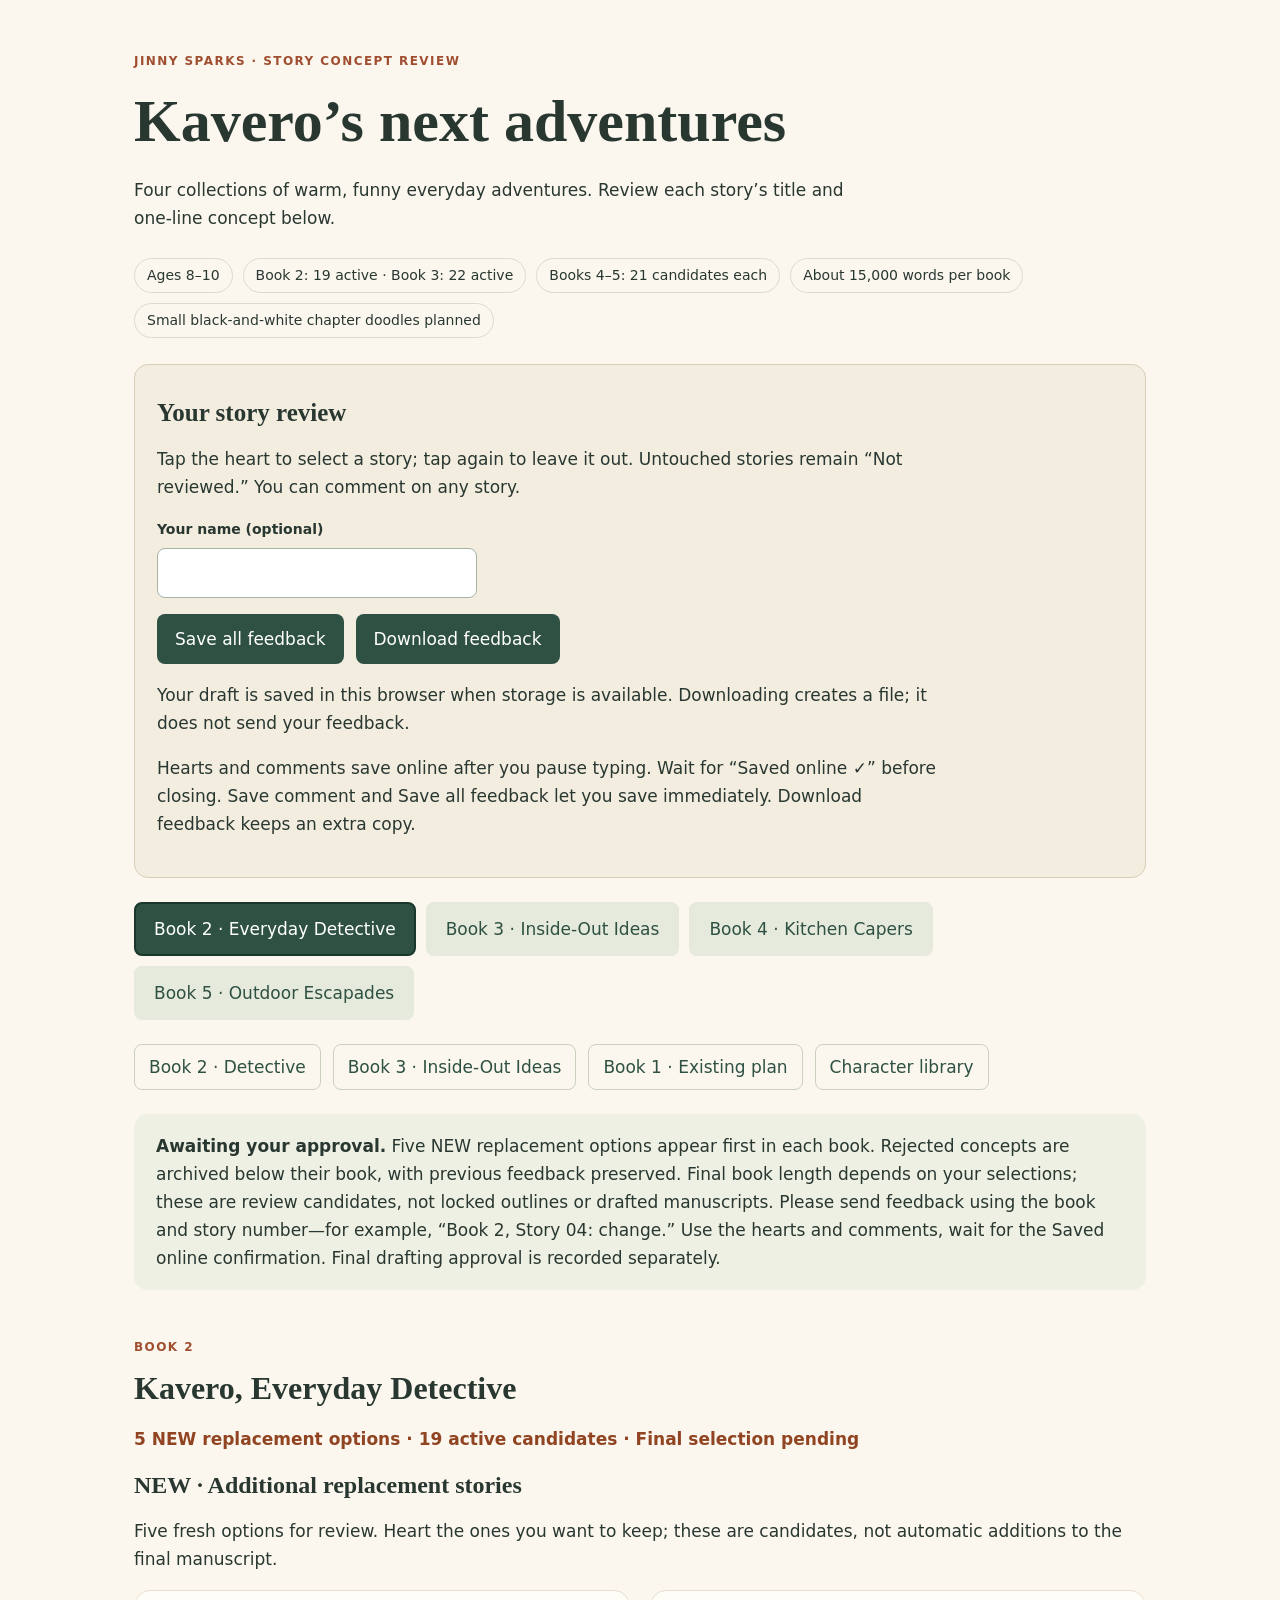
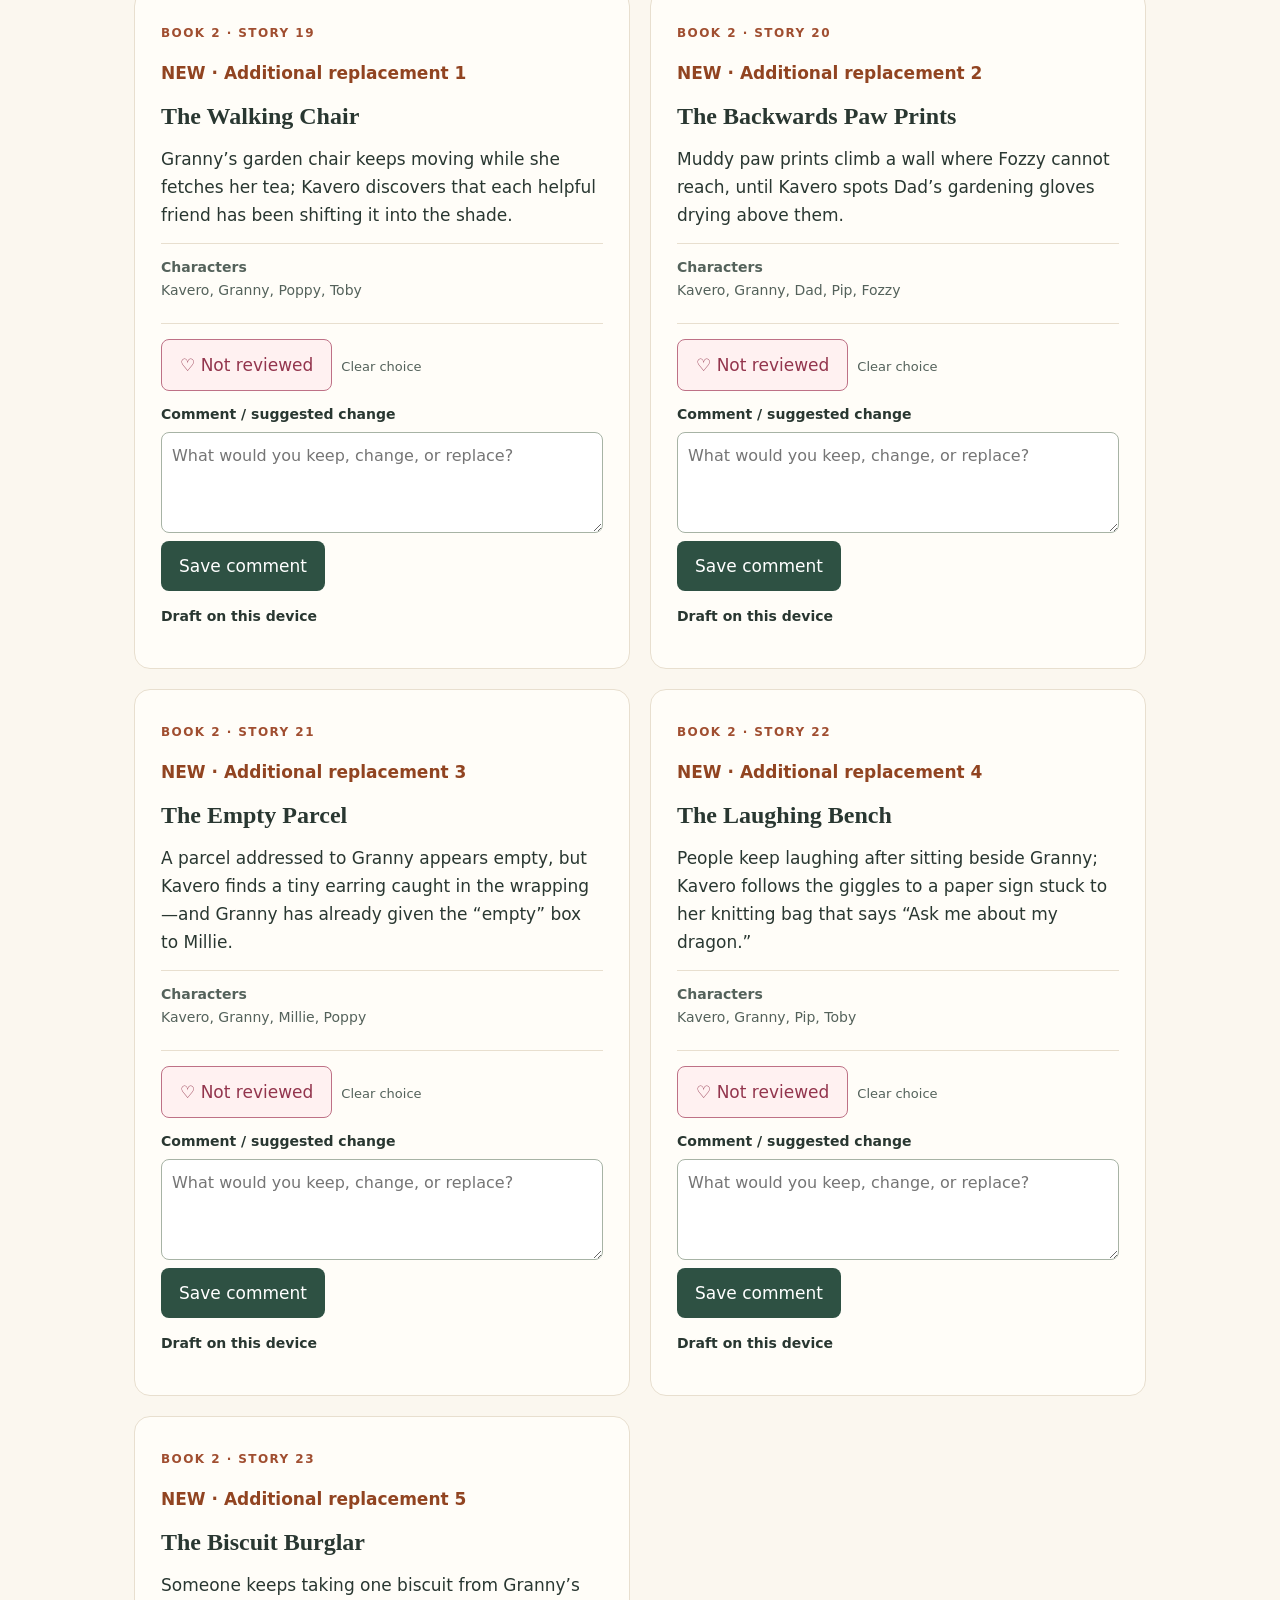
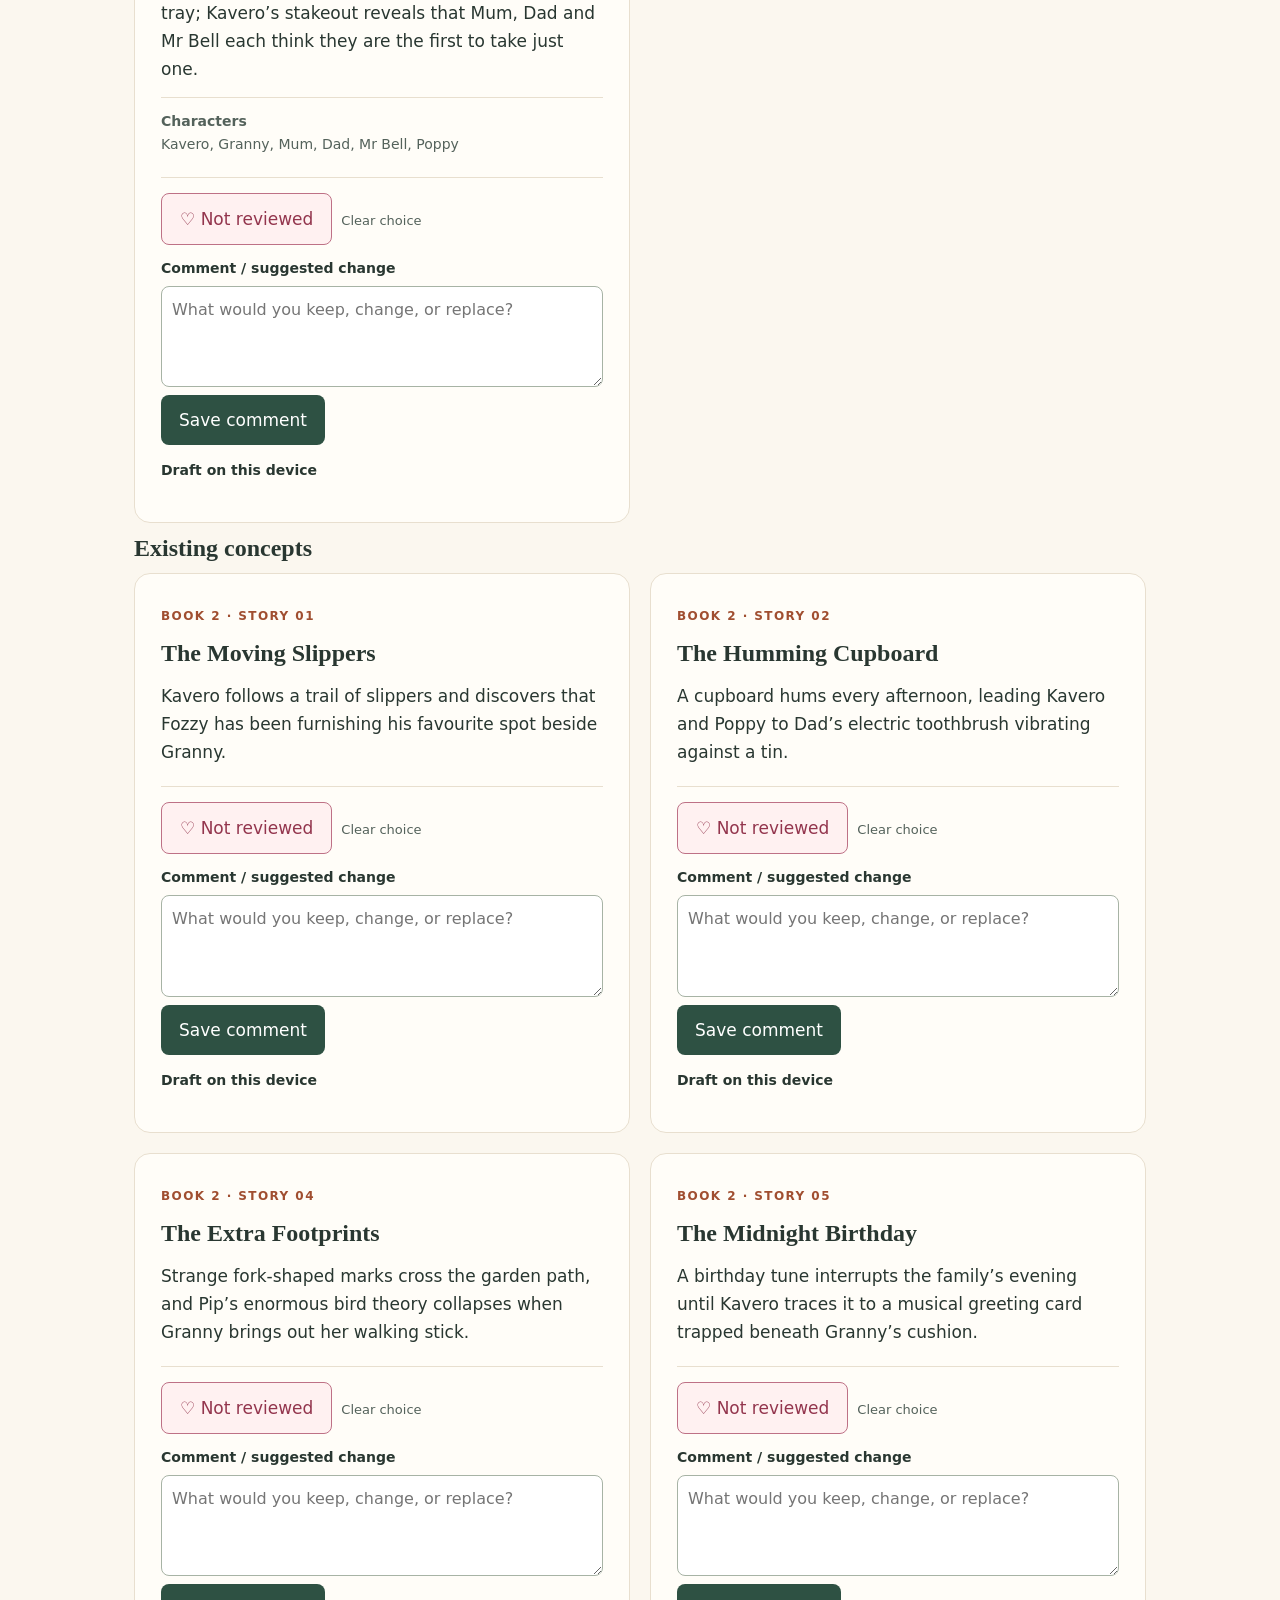
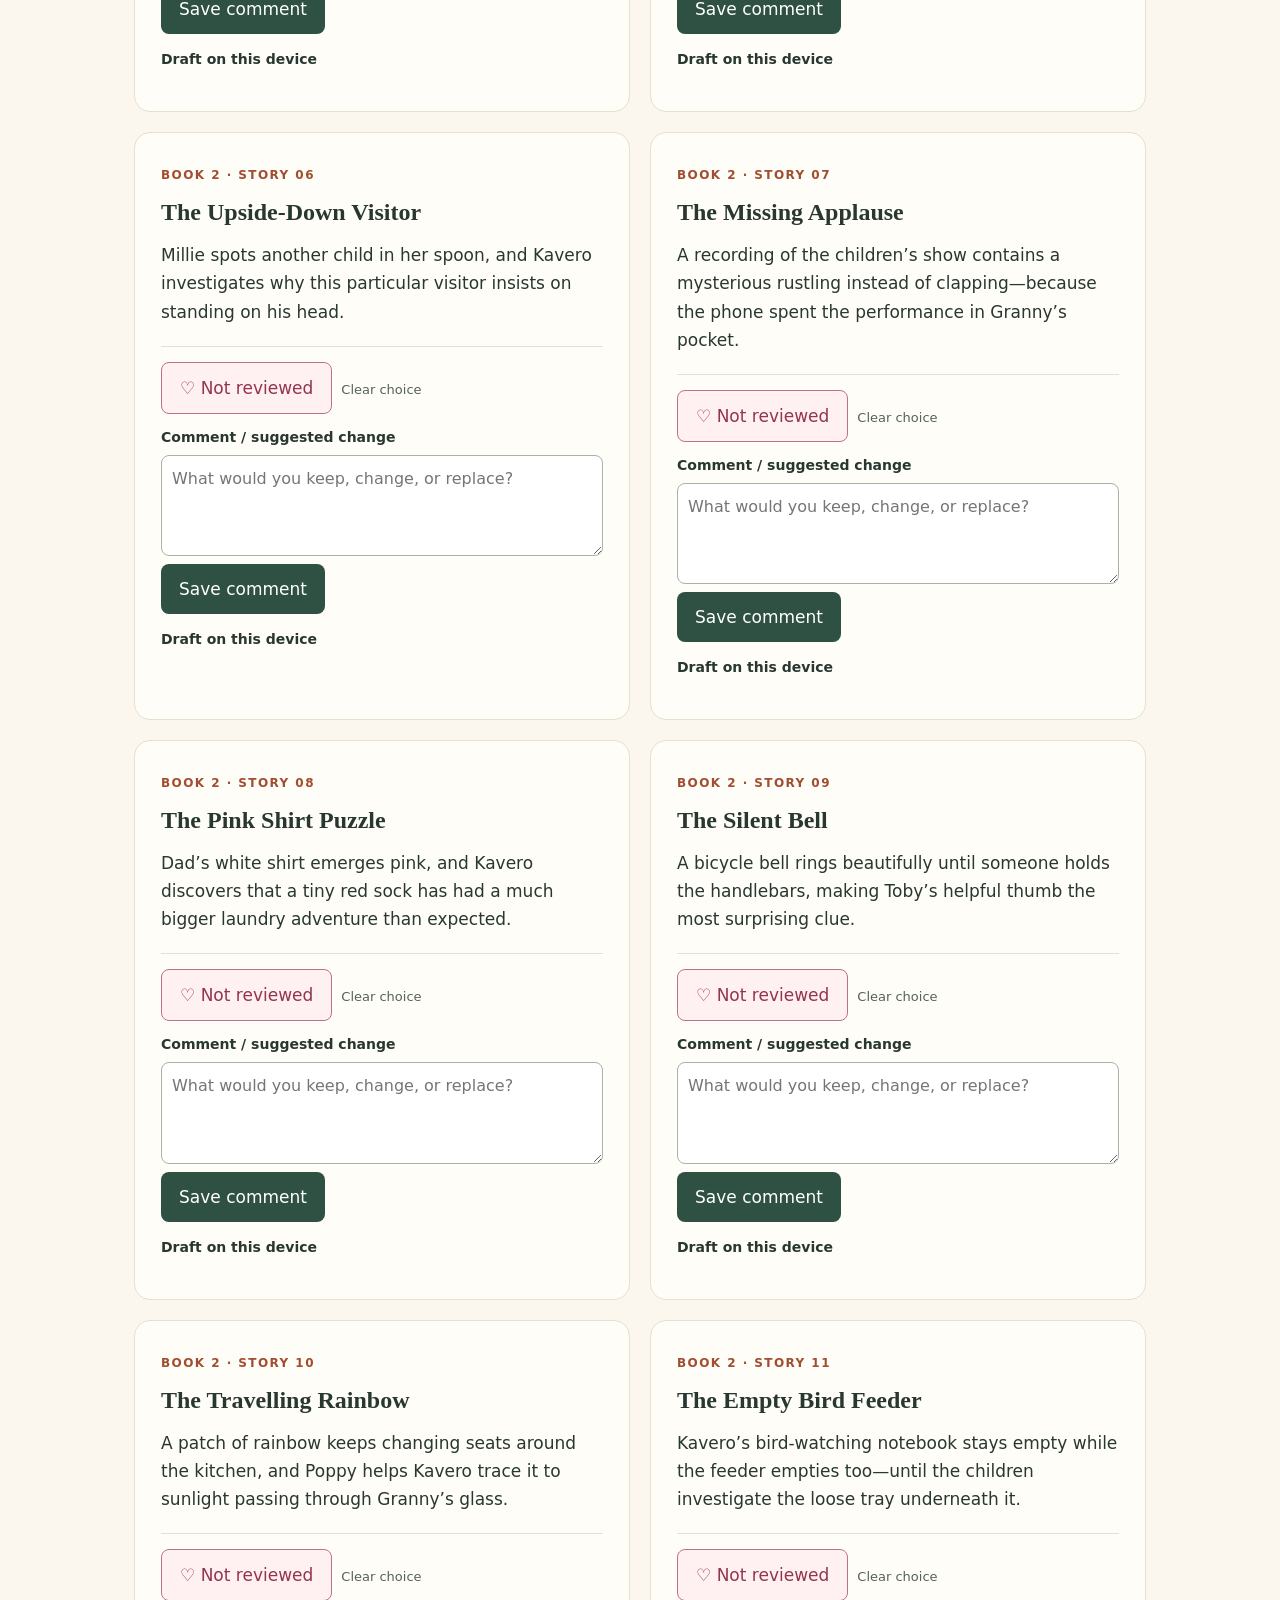
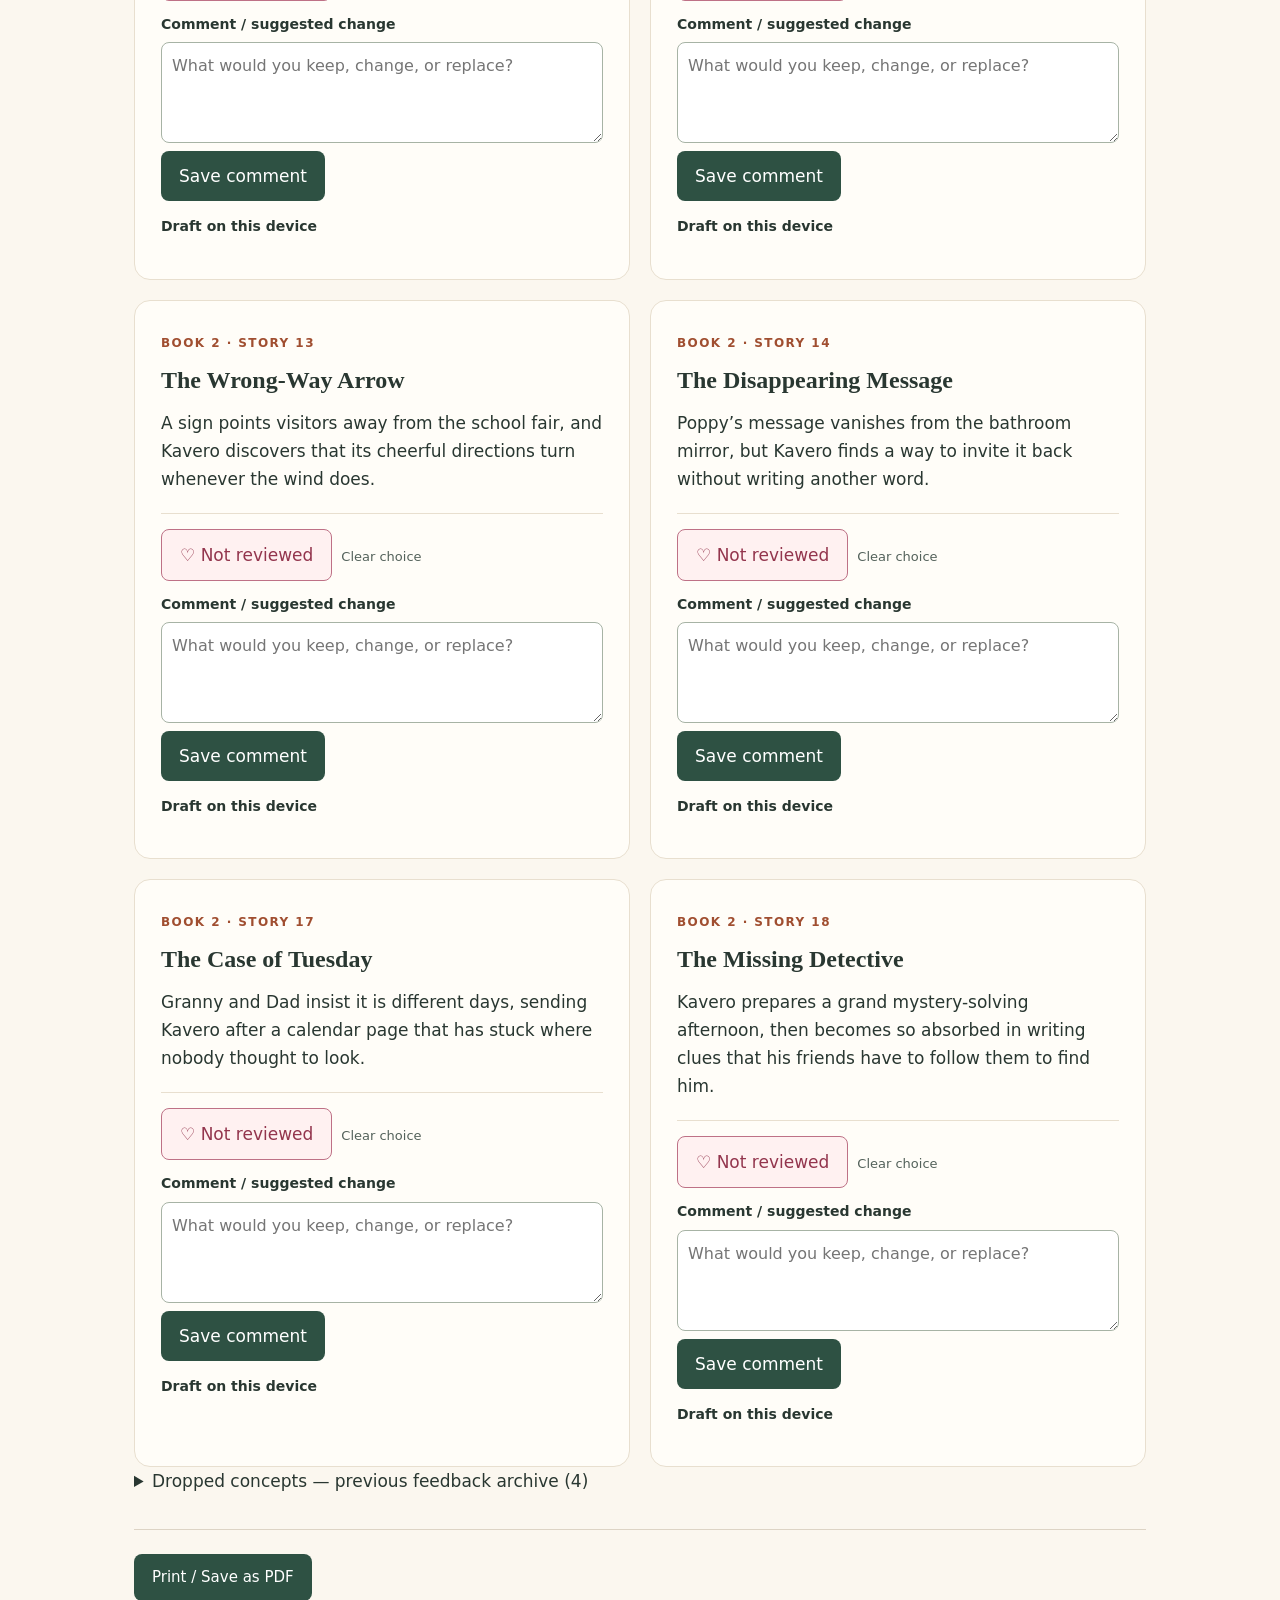
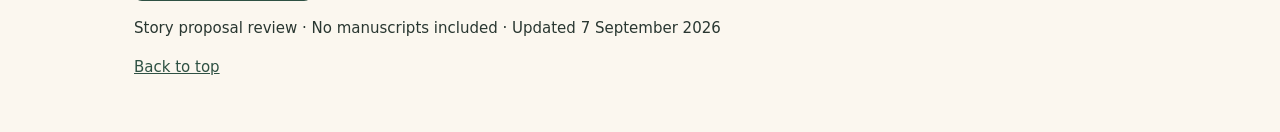
==== commit c913e5cb: "Separate books 2 and 3 into individual review tabs" ====
--- a/index.html
+++ b/index.html
@@ -1,4 +1,4 @@
 <!doctype html><html lang="en"><head><meta charset="utf-8"><meta name="viewport" content="width=device-width,initial-scale=1"><meta name="robots" content="noindex,nofollow"><title>Kavero — Books 2–5 Story Review</title><style>
 :root{color-scheme:light}*{box-sizing:border-box}body{margin:0;background:#fbf7ef;color:#293731;font:17px/1.65 system-ui,sans-serif}main{max-width:1060px;margin:auto;padding:52px 24px}.eyebrow,.number{font-size:12px;font-weight:750;letter-spacing:.12em;color:#a04e30}h1{font-family:Georgia,serif;font-size:clamp(36px,6vw,60px);line-height:1.1;max-width:800px;margin:16px 0 22px}header p{max-width:750px}.meta{display:flex;gap:10px;flex-wrap:wrap;margin:26px 0}.meta span{border:1px solid #d9dccc;padding:5px 12px;border-radius:20px;font-size:14px}.note{background:#eef0e3;border-radius:14px;padding:18px 22px;margin-bottom:30px}.grid{display:grid;grid-template-columns:1fr 1fr;gap:20px}article{padding:26px;background:#fffdf8;border:1px solid #e8dfcf;border-radius:16px}h2{font:700 25px/1.25 Georgia,serif;margin:10px 0}article p{margin:14px 0}.cast{font-size:14px;color:#54625b;border-top:1px solid #e8dfcf;padding-top:12px}.cast strong{display:block}footer{margin-top:34px;border-top:1px solid #ddd4c5;padding-top:24px;font-size:15px}button{background:#2e5143;color:white;border:0;border-radius:8px;padding:11px 18px;font:inherit;cursor:pointer}@media(max-width:680px){.grid{grid-template-columns:1fr}main{padding:30px 18px}}@media print{body{background:white;font-size:11pt}main{padding:0}.grid{display:block}article{break-inside:avoid;margin-bottom:12px}button{display:none}h1{font-size:30pt}}
 
-nav{display:flex;gap:12px;flex-wrap:wrap;margin:24px 0}nav a{padding:8px 14px;border:1px solid #cbd1bd;border-radius:8px;color:#2e5143;text-decoration:none}section.book{scroll-margin-top:20px;margin-top:48px}section.book>h2{font-size:32px}h3{font:700 24px/1.25 Georgia,serif;margin:10px 0}article{break-inside:avoid}.status{color:#914421;font-weight:700}a{color:#2e5143}</style><link rel="stylesheet" href="feedback.css"></head><body><main><header><div class="eyebrow">JINNY SPARKS · STORY CONCEPT REVIEW</div><h1>Kavero’s next adventures</h1><p>Four collections of warm, funny everyday adventures. Review each story’s title and one-line concept below.</p><div class="meta"><span>Ages 8–10</span><span>Book 2: 19 active · Book 3: 22 active</span><span>Books 4–5: 21 candidates each</span><span>About 15,000 words per book</span><span>Small black-and-white chapter doodles planned</span></div></header><div class="book-tabs" role="tablist" aria-label="Review books"><button type="button" role="tab" id="tab-23" aria-controls="book-2 book-3" aria-selected="true" data-books="23">Books 2 &amp; 3</button><button type="button" role="tab" id="tab-4" aria-controls="book-4" aria-selected="false" data-books="4">Book 4 · Kitchen Capers</button><button type="button" role="tab" id="tab-5" aria-controls="book-5" aria-selected="false" data-books="5">Book 5 · Outdoor Escapades</button></div><nav aria-label="Book navigation"><a href="#book-2">Book 2 · Detective</a><a href="#book-3">Book 3 · Inside-Out Ideas</a><a href="book-01.html">Book 1 · Existing plan</a><a href="characters.html">Character library</a></nav><aside class="note"><strong>Awaiting your approval.</strong> Five NEW replacement options appear first in each book. Rejected concepts are archived below their book, with previous feedback preserved. Final book length depends on your selections; these are review candidates, not locked outlines or drafted manuscripts. Please send feedback using the book and story number—for example, “Book 2, Story 04: change.” Use the hearts and comments, wait for the Saved online confirmation. Final drafting approval is recorded separately.</aside><section class="book" id="book-2"><div class="eyebrow">BOOK 2</div><h2>Kavero, Everyday Detective</h2><p class="status">5 NEW replacement options · 19 active candidates · Final selection pending</p><h3>NEW · Additional replacement stories</h3><p>Five fresh options for review. Heart the ones you want to keep; these are candidates, not automatic additions to the final manuscript.</p><div class="grid"><article data-plan-status="replacement"><span class="number">BOOK 2 · STORY 19</span><p class="status">NEW · Additional replacement 1</p><h3>The Walking Chair</h3><p>Granny’s garden chair keeps moving while she fetches her tea; Kavero discovers that each helpful friend has been shifting it into the shade.</p><p class="cast"><strong>Characters</strong>Kavero, Granny, Poppy, Toby</p></article><article data-plan-status="replacement"><span class="number">BOOK 2 · STORY 20</span><p class="status">NEW · Additional replacement 2</p><h3>The Backwards Paw Prints</h3><p>Muddy paw prints climb a wall where Fozzy cannot reach, until Kavero spots Dad’s gardening gloves drying above them.</p><p class="cast"><strong>Characters</strong>Kavero, Granny, Dad, Pip, Fozzy</p></article><article data-plan-status="replacement"><span class="number">BOOK 2 · STORY 21</span><p class="status">NEW · Additional replacement 3</p><h3>The Empty Parcel</h3><p>A parcel addressed to Granny appears empty, but Kavero finds a tiny earring caught in the wrapping—and Granny has already given the “empty” box to Millie.</p><p class="cast"><strong>Characters</strong>Kavero, Granny, Millie, Poppy</p></article><article data-plan-status="replacement"><span class="number">BOOK 2 · STORY 22</span><p class="status">NEW · Additional replacement 4</p><h3>The Laughing Bench</h3><p>People keep laughing after sitting beside Granny; Kavero follows the giggles to a paper sign stuck to her knitting bag that says “Ask me about my dragon.”</p><p class="cast"><strong>Characters</strong>Kavero, Granny, Pip, Toby</p></article><article data-plan-status="replacement"><span class="number">BOOK 2 · STORY 23</span><p class="status">NEW · Additional replacement 5</p><h3>The Biscuit Burglar</h3><p>Someone keeps taking one biscuit from Granny’s tray; Kavero’s stakeout reveals that Mum, Dad and Mr Bell each think they are the first to take just one.</p><p class="cast"><strong>Characters</strong>Kavero, Granny, Mum, Dad, Mr Bell, Poppy</p></article></div><h3>Existing concepts</h3><div class="grid"><article><span class="number">BOOK 2 · STORY 01</span><h3>The Moving Slippers</h3><p>Kavero follows a trail of slippers and discovers that Fozzy has been furnishing his favourite spot beside Granny.</p></article><article><span class="number">BOOK 2 · STORY 02</span><h3>The Humming Cupboard</h3><p>A cupboard hums every afternoon, leading Kavero and Poppy to Dad’s electric toothbrush vibrating against a tin.</p></article><article><span class="number">BOOK 2 · STORY 04</span><h3>The Extra Footprints</h3><p>Strange fork-shaped marks cross the garden path, and Pip’s enormous bird theory collapses when Granny brings out her walking stick.</p></article><article><span class="number">BOOK 2 · STORY 05</span><h3>The Midnight Birthday</h3><p>A birthday tune interrupts the family’s evening until Kavero traces it to a musical greeting card trapped beneath Granny’s cushion.</p></article><article><span class="number">BOOK 2 · STORY 06</span><h3>The Upside-Down Visitor</h3><p>Millie spots another child in her spoon, and Kavero investigates why this particular visitor insists on standing on his head.</p></article><article><span class="number">BOOK 2 · STORY 07</span><h3>The Missing Applause</h3><p>A recording of the children’s show contains a mysterious rustling instead of clapping—because the phone spent the performance in Granny’s pocket.</p></article><article><span class="number">BOOK 2 · STORY 08</span><h3>The Pink Shirt Puzzle</h3><p>Dad’s white shirt emerges pink, and Kavero discovers that a tiny red sock has had a much bigger laundry adventure than expected.</p></article><article><span class="number">BOOK 2 · STORY 09</span><h3>The Silent Bell</h3><p>A bicycle bell rings beautifully until someone holds the handlebars, making Toby’s helpful thumb the most surprising clue.</p></article><article><span class="number">BOOK 2 · STORY 10</span><h3>The Travelling Rainbow</h3><p>A patch of rainbow keeps changing seats around the kitchen, and Poppy helps Kavero trace it to sunlight passing through Granny’s glass.</p></article><article><span class="number">BOOK 2 · STORY 11</span><h3>The Empty Bird Feeder</h3><p>Kavero’s bird-watching notebook stays empty while the feeder empties too—until the children investigate the loose tray underneath it.</p></article><article><span class="number">BOOK 2 · STORY 13</span><h3>The Wrong-Way Arrow</h3><p>A sign points visitors away from the school fair, and Kavero discovers that its cheerful directions turn whenever the wind does.</p></article><article><span class="number">BOOK 2 · STORY 14</span><h3>The Disappearing Message</h3><p>Poppy’s message vanishes from the bathroom mirror, but Kavero finds a way to invite it back without writing another word.</p></article><article><span class="number">BOOK 2 · STORY 17</span><h3>The Case of Tuesday</h3><p>Granny and Dad insist it is different days, sending Kavero after a calendar page that has stuck where nobody thought to look.</p></article><article><span class="number">BOOK 2 · STORY 18</span><h3>The Missing Detective</h3><p>Kavero prepares a grand mystery-solving afternoon, then becomes so absorbed in writing clues that his friends have to follow them to find him.</p></article></div><details class="dropped-archive"><summary>Dropped concepts — previous feedback archive (4)</summary><div class="grid"><article data-plan-status="dropped"><span class="number">BOOK 2 · STORY 03</span><p class="status">Dropped from book plan · Previous feedback retained</p><h3>The Vanishing Puddle</h3><p>Kavero guards a shrinking puddle from an imaginary water thief while Granny wonders whether her washing has the same visitor.</p></article><article data-plan-status="dropped"><span class="number">BOOK 2 · STORY 12</span><p class="status">Dropped from book plan · Previous feedback retained</p><h3>The Squeaking Detective</h3><p>Kavero searches every corner for an irritating squeak before discovering that the noise has been following him inside his own shoe.</p></article><article data-plan-status="dropped"><span class="number">BOOK 2 · STORY 15</span><p class="status">Dropped from book plan · Previous feedback retained</p><h3>The Mysterious Extra Guest</h3><p>Every group photograph contains an unexpected pair of ears, although Miette apparently refuses to join the picture.</p></article><article data-plan-status="dropped"><span class="number">BOOK 2 · STORY 16</span><p class="status">Dropped from book plan · Previous feedback retained</p><h3>The Hollow Snowman</h3><p>The children’s snowman loses his middle before his head, and Kavero discovers the upturned bucket they forgot to remove.</p></article></div></details></section><section class="book" id="book-3"><div class="eyebrow">BOOK 3</div><h2>Kavero’s Inside-Out Ideas</h2><p class="status">5 NEW replacement options · 22 active candidates · Final selection pending</p><h3>NEW · Additional replacement stories</h3><p>Five fresh options for review. Heart the ones you want to keep; these are candidates, not automatic additions to the final manuscript.</p><div class="grid"><article data-plan-status="replacement"><span class="number">BOOK 3 · STORY 19</span><p class="status">NEW · Additional replacement 1</p><h3>The Turn-Taking Boss</h3><p>Kavero gives everyone two minutes to be in charge, but their pretend boat becomes a shop, a rocket and a dentist’s waiting room before Granny can sit down.</p><p class="cast"><strong>Characters</strong>Kavero, Granny, Poppy, Pip</p></article><article data-plan-status="replacement"><span class="number">BOOK 3 · STORY 20</span><p class="status">NEW · Additional replacement 2</p><h3>The Sitting-Down Day</h3><p>Kavero tries to do everything sitting down, until reaching his diary requires more shuffling than a whole morning of walking.</p><p class="cast"><strong>Characters</strong>Kavero, Granny, Toby, Pip</p></article><article data-plan-status="replacement"><span class="number">BOOK 3 · STORY 21</span><p class="status">NEW · Additional replacement 3</p><h3>The Extra-Early Party</h3><p>Kavero starts the party games before the guests arrive to save time, then has to explain why Granny has already won every prize.</p><p class="cast"><strong>Characters</strong>Kavero, Granny, Mum, Poppy, Toby</p></article><article data-plan-status="replacement"><span class="number">BOOK 3 · STORY 22</span><p class="status">NEW · Additional replacement 4</p><h3>The Swap Shop</h3><p>The friends swap jobs for an afternoon, and Kavero discovers that being Poppy means saying “Have you thought this through?” to his own ideas.</p><p class="cast"><strong>Characters</strong>Kavero, Granny, Poppy, Pip</p></article><article data-plan-status="replacement"><span class="number">BOOK 3 · STORY 23</span><p class="status">NEW · Additional replacement 5</p><h3>The Wrong-Sized Day</h3><p>Kavero chooses the biggest tool for every tiny job and the smallest for every big one, leaving Granny watching him tidy a whole table with a doll’s brush.</p><p class="cast"><strong>Characters</strong>Kavero, Granny, Millie, Toby</p></article></div><h3>Existing concepts</h3><div class="grid"><article><span class="number">BOOK 3 · STORY 01</span><h3>The No-Words Afternoon</h3><p>Kavero communicates only through drawings, turning a simple request for a drink into Granny bringing him a watering can.</p></article><article><span class="number">BOOK 3 · STORY 02</span><h3>The Ordinary Things Museum</h3><p>Kavero displays the household’s most fascinating objects, then discovers that his visitors urgently need to use the exhibits.</p></article><article><span class="number">BOOK 3 · STORY 03</span><h3>The Everything Picnic</h3><p>Determined to forget nothing, Kavero packs so much for a picnic that there is nowhere left for anyone to sit.</p></article><article><span class="number">BOOK 3 · STORY 04</span><h3>The Yes Day</h3><p>Kavero agrees to every harmless suggestion until three promises collide and saying one small “not yet” becomes his best idea.</p></article><article><span class="number">BOOK 3 · STORY 05</span><h3>The Inside-Out Outfit</h3><p>Kavero wears his clothes inside out to keep the outside clean, then discovers that his beloved diary pocket has become rather difficult to reach.</p></article><article><span class="number">BOOK 3 · STORY 06</span><h3>The Queue for Nothing</h3><p>Kavero starts a queue before deciding what it is for, and everyone who joins brings a completely different expectation.</p></article><article><span class="number">BOOK 3 · STORY 07</span><h3>The Tiny Holiday</h3><p>Kavero declares a holiday in the hallway, with Granny as his travelling companion and the kitchen becoming a surprisingly distant destination.</p></article><article><span class="number">BOOK 3 · STORY 08</span><h3>The Very Important Nothing</h3><p>Kavero schedules an afternoon of doing absolutely nothing, then exhausts everyone explaining which activities count as something.</p></article><article><span class="number">BOOK 3 · STORY 10</span><h3>The Wrong-Hand Club</h3><p>The friends try familiar tasks with their other hands, producing wobbly drawings and a club register nobody can read.</p></article><article><span class="number">BOOK 3 · STORY 11</span><h3>The Smallest Sports Day</h3><p>Kavero shrinks every sporting event to fit the sitting room, where Granny becomes a surprisingly formidable cotton-ball champion.</p></article><article><span class="number">BOOK 3 · STORY 12</span><h3>The Compliment Shop</h3><p>Kavero opens a shop selling kind words, then discovers that the best compliments cannot be handed out from a ready-made list.</p></article><article><span class="number">BOOK 3 · STORY 13</span><h3>The Instructions Holiday</h3><p>Kavero decides to read the instructions only after playing a new game, leaving everyone convinced they have won by different rules.</p></article><article><span class="number">BOOK 3 · STORY 14</span><h3>The Unbirthday Present</h3><p>Kavero wraps a present before choosing what goes inside, and the increasingly elaborate wrapping becomes Millie’s favourite part.</p></article><article><span class="number">BOOK 3 · STORY 15</span><h3>The Floor Has Names</h3><p>Kavero renames parts of the house as countries, making a short trip to fetch Granny’s glasses require an astonishing number of directions.</p></article><article><span class="number">BOOK 3 · STORY 16</span><h3>The Fastest Slow Walk</h3><p>Kavero challenges his friends to arrive last on a short garden walk, and their attempts to lose reveal everything they usually rush past.</p></article><article><span class="number">BOOK 3 · STORY 17</span><h3>The One-Word Restaurant</h3><p>Kavero’s pretend restaurant allows customers only one word per order, which works beautifully until Granny says “usual.”</p></article><article><span class="number">BOOK 3 · STORY 18</span><h3>The Perfect Ordinary Day</h3><p>Kavero tries to have a day with no unusual ideas, but his friends keep asking what he would do—and ordinary becomes an adventure anyway.</p></article></div><details class="dropped-archive"><summary>Dropped concepts — previous feedback archive (1)</summary><div class="grid"><article data-plan-status="dropped"><span class="number">BOOK 3 · STORY 09</span><p class="status">Dropped from book plan · Previous feedback retained</p><h3>The Borrowed Birthday</h3><p>Kavero gives an ordinary Thursday a birthday party, but choosing what a day would like as a present proves unexpectedly difficult.</p></article></div></details></section><section class="book" id="book-4"><div class="eyebrow">BOOK 4</div><h2>Kavero’s Kitchen Capers</h2><p>Big questions, small snacks, and a wonderfully messy kitchen: funny adventures in cooking, serving, and sharing, with adults handling heat and sharp tools.</p><p class="status">5 NEW replacement options · 21 active candidates · Final selection pending</p><h3>NEW · Additional replacement stories</h3><p>Five fresh options for review. Heart the ones you want to keep; these are candidates, not automatic additions to the final manuscript.</p><div class="grid"><article data-plan-status="replacement"><span class="number">BOOK 4 · STORY 17</span><p class="status">NEW · Additional replacement 1</p><h3>The Rolling Lunch</h3><p>Kavero decides every part of lunch should be round, but wrapping a round sandwich turns out to be easier than persuading it to stay on his plate.</p><p class="cast"><strong>Characters</strong>Kavero, Granny, Poppy, Pip</p></article><article data-plan-status="replacement"><span class="number">BOOK 4 · STORY 18</span><p class="status">NEW · Additional replacement 2</p><h3>The Secret Taste Test</h3><p>Kavero organises a mystery fruit tasting, but Pip gives away every answer by shouting the fruit’s colour before Granny takes a bite.</p><p class="cast"><strong>Characters</strong>Kavero, Granny, Pip, Toby</p></article><article data-plan-status="replacement"><span class="number">BOOK 4 · STORY 19</span><p class="status">NEW · Additional replacement 3</p><h3>The Potato Guest List</h3><p>Kavero and Millie give every potato a name before Mum cooks, then spend dinner politely asking whether anyone would like more Harold.</p><p class="cast"><strong>Characters</strong>Kavero, Granny, Mum, Millie, Poppy</p></article><article data-plan-status="replacement"><span class="number">BOOK 4 · STORY 20</span><p class="status">NEW · Additional replacement 4</p><h3>The Jelly Wobble Show</h3><p>Kavero makes a grand speech to introduce Granny’s jelly, but its wobbling entrance gets more applause than anything he has rehearsed.</p><p class="cast"><strong>Characters</strong>Kavero, Granny, Dad, Poppy, Toby</p></article><article data-plan-status="replacement"><span class="number">BOOK 4 · STORY 21</span><p class="status">NEW · Additional replacement 5</p><h3>The Never-Ending Menu</h3><p>Kavero keeps adding choices to his sandwich menu until Granny orders “whatever is ready”—and discovers nothing is.</p><p class="cast"><strong>Characters</strong>Kavero, Granny, Pip, Toby</p></article></div><h3>Existing concepts</h3><div class="grid"><article><span class="number">BOOK 4 · STORY 01</span><h3>The Sandwich That Slid</h3><p>Kavero stacks everyone’s favourite fillings into one sandwich, but Granny needs a plate big enough to catch lunch as it escapes sideways.</p></article><article><span class="number">BOOK 4 · STORY 02</span><h3>The Recipe Without Numbers</h3><p>Granny’s “a little” and “some” send Kavero searching for the measuring cup her hands seem to have swallowed.</p></article><article><span class="number">BOOK 4 · STORY 03</span><h3>The Very Fancy Lunch</h3><p>Kavero serves tiny restaurant portions with enormous descriptions, until Dad politely asks when lunch will begin.</p></article><article><span class="number">BOOK 4 · STORY 04</span><h3>The Pancake Portrait</h3><p>With Mum cooking, the friends design pancake faces—but each face looks more like somebody else when it lands on the plate.</p></article><article><span class="number">BOOK 4 · STORY 05</span><h3>The Great Pea Escape</h3><p>Kavero tries to arrange a perfectly neat dinner while his peas keep rolling into Granny’s potatoes.</p></article><article><span class="number">BOOK 4 · STORY 06</span><h3>The Toast Appointment</h3><p>Kavero prepares an elaborate breakfast timetable, then discovers that warm toast refuses to stay warm while everyone finds a seat.</p></article><article><span class="number">BOOK 4 · STORY 07</span><h3>The Lopsided Cake</h3><p>A cake leans to one side, so Kavero and Granny decorate it as a hill—and Pip insists that every hill needs a picnic.</p></article><article><span class="number">BOOK 4 · STORY 08</span><h3>The Alphabet Soup Lunch</h3><p>Kavero wants to serve everyone’s name in alphabet soup, but the letter everyone needs is hiding in somebody else’s bowl.</p></article><article><span class="number">BOOK 4 · STORY 09</span><h3>The Crunchy Music Club</h3><p>The friends make a snack-time orchestra with crunchy foods, only to discover that their instruments disappear during rehearsals.</p></article><article><span class="number">BOOK 4 · STORY 10</span><h3>The Great Banana Vote</h3><p>Kavero lets the family vote on what to make with ripe bananas, and Granny has to remind the committee that the bananas are still waiting.</p></article><article><span class="number">BOOK 4 · STORY 11</span><h3>The Picnic in Cups</h3><p>Kavero serves an entire little picnic in cups, then discovers that a sandwich does not enjoy being folded quite that much.</p></article><article><span class="number">BOOK 4 · STORY 12</span><h3>The Biscuit Shapes Parade</h3><p>Millie names every biscuit shape before baking, and Kavero must explain why her tiny rabbit has spread into an enormous cloud.</p></article><article><span class="number">BOOK 4 · STORY 13</span><h3>The Two-Sided Pizza</h3><p>Kavero and Poppy divide a pizza into favourite-topping territories, but the cheese refuses to respect their carefully drawn border.</p></article><article><span class="number">BOOK 4 · STORY 14</span><h3>The Invisible Table</h3><p>Kavero decorates the dinner table so thoroughly that Granny can find the flowers, the ribbons, and the name cards—but nowhere for dinner.</p></article><article><span class="number">BOOK 4 · STORY 15</span><h3>The Ice-Lolly Queue</h3><p>Kavero checks the freezer every few minutes, while Granny helps him discover that the hardest ingredient in ice lollies is waiting.</p></article><article><span class="number">BOOK 4 · STORY 16</span><h3>The Thank-You Supper</h3><p>Kavero plans a supper to thank Granny, then has to find her a special guest’s job that does not involve helping him make it.</p></article></div></section><section class="book" id="book-5"><div class="eyebrow">BOOK 5</div><h2>Kavero’s Outdoor Escapades</h2><p>Small adventures in the garden, park, and neighbourhood: Kavero explores with Granny and his friends, discovering how much there is to notice close to home.</p><p class="status">5 NEW replacement options · 21 active candidates · Final selection pending</p><h3>NEW · Additional replacement stories</h3><p>Five fresh options for review. Heart the ones you want to keep; these are candidates, not automatic additions to the final manuscript.</p><div class="grid"><article data-plan-status="replacement"><span class="number">BOOK 5 · STORY 17</span><p class="status">NEW · Additional replacement 1</p><h3>The Snail Grandstand</h3><p>The friends build seats to watch a snail cross the path, but while they argue about the best view, their star quietly leaves in the other direction.</p><p class="cast"><strong>Characters</strong>Kavero, Granny, Poppy, Pip</p></article><article data-plan-status="replacement"><span class="number">BOOK 5 · STORY 18</span><p class="status">NEW · Additional replacement 2</p><h3>The Worm Roadblock</h3><p>Kavero pauses their garden game for a worm crossing the path, and Pip announces traffic updates while Granny patiently waits with the ball.</p><p class="cast"><strong>Characters</strong>Kavero, Granny, Pip, Toby</p></article><article data-plan-status="replacement"><span class="number">BOOK 5 · STORY 19</span><p class="status">NEW · Additional replacement 3</p><h3>The Very Short Safari</h3><p>Kavero promises to show Millie amazing wildlife, but she is most impressed by a pigeon having a bath in a plant saucer.</p><p class="cast"><strong>Characters</strong>Kavero, Granny, Millie, Poppy</p></article><article data-plan-status="replacement"><span class="number">BOOK 5 · STORY 20</span><p class="status">NEW · Additional replacement 4</p><h3>The Daisy Detective Club</h3><p>Kavero searches for a four-leaf clover while Pip counts every leaf on every plant, until Granny gently points out that his best discovery is a daisy.</p><p class="cast"><strong>Characters</strong>Kavero, Granny, Pip, Toby</p></article><article data-plan-status="replacement"><span class="number">BOOK 5 · STORY 21</span><p class="status">NEW · Additional replacement 5</p><h3>The Pebble Portrait</h3><p>Kavero makes a portrait of Granny with loose garden pebbles, but every friend who adds a feature insists it looks exactly like somebody else.</p><p class="cast"><strong>Characters</strong>Kavero, Granny, Poppy, Toby</p></article></div><h3>Existing concepts</h3><div class="grid"><article><span class="number">BOOK 5 · STORY 01</span><h3>The Map Forgot Us</h3><p>Kavero’s map includes every interesting landmark but nowhere to begin, so Granny asks him to draw the very important spot under their shoes.</p></article><article><span class="number">BOOK 5 · STORY 02</span><h3>The Perfect Picnic Spot</h3><p>Everyone wants something different from the perfect picnic spot, and Granny would mainly like to sit down before lunch becomes dinner.</p></article><article><span class="number">BOOK 5 · STORY 03</span><h3>The Smallest Expedition</h3><p>Kavero packs for a grand adventure across the garden, while Millie keeps finding reasons to stop after three steps.</p></article><article><span class="number">BOOK 5 · STORY 04</span><h3>The Puddle Path</h3><p>Kavero plans a walk that avoids every puddle, but his dry route keeps bringing the friends back to Granny’s front gate.</p></article><article><span class="number">BOOK 5 · STORY 05</span><h3>The Pocketful of Outdoors</h3><p>Kavero wants to take a little of the park home, until Granny helps him choose drawings and memories instead of stuffing his pockets with everything.</p></article><article><span class="number">BOOK 5 · STORY 06</span><h3>The Cloud Appointment</h3><p>The friends arrange to show Granny a cloud shaped like a rabbit, but their rabbit becomes a teapot before she arrives.</p></article><article><span class="number">BOOK 5 · STORY 07</span><h3>The Windy Hat Walk</h3><p>Kavero spends a breezy walk holding his hat with both hands, leaving Granny to ask how he plans to point at all his discoveries.</p></article><article><span class="number">BOOK 5 · STORY 08</span><h3>The Backwards Binoculars</h3><p>Millie looks through binoculars the wrong way round and declares that their tiny garden has become an enormous country.</p></article><article><span class="number">BOOK 5 · STORY 09</span><h3>The Leaf Fashion Show</h3><p>Kavero and his friends arrange fallen leaves into imaginary outfits, but a breeze rearranges the entire collection just before Granny’s judging begins.</p></article><article><span class="number">BOOK 5 · STORY 10</span><h3>The Bench-to-Bench Adventure</h3><p>Granny chooses a walk with plenty of sitting stops, and Kavero gives each bench a different pretend destination.</p></article><article><span class="number">BOOK 5 · STORY 11</span><h3>The Quietest Garden Visit</h3><p>Kavero promises a quiet morning watching birds, but communicating his excitement without shouting turns out to require his whole body.</p></article><article><span class="number">BOOK 5 · STORY 12</span><h3>The Enormous Small Hill</h3><p>Pip describes a grassy slope as a mountain, and Kavero’s expedition discovers that Granny has reached the summit carrying their snacks.</p></article><article><span class="number">BOOK 5 · STORY 13</span><h3>The Long Shadow Parade</h3><p>On an afternoon walk, the children stretch their shadows across the path and try to fit their enormous pretend selves around Granny’s ordinary-sized feet.</p></article><article><span class="number">BOOK 5 · STORY 14</span><h3>The Garden Welcome Party</h3><p>Kavero prepares a welcome party for a newly planted sapling, then learns that his guest needs space, water, and fewer decorations.</p></article><article><span class="number">BOOK 5 · STORY 15</span><h3>The Walk With No List</h3><p>When Kavero leaves his outing checklist at home, Poppy suggests choosing one thing at a time—and an unplanned stop becomes everyone’s favourite.</p></article><article><span class="number">BOOK 5 · STORY 16</span><h3>The Grand Outdoor Report</h3><p>Kavero invites the family to hear his report of the neighbourhood, but Granny’s favourite discoveries are the funny little moments he forgot to put on his map.</p></article></div></section><footer><button onclick="window.print()">Print / Save as PDF</button><p>Story proposal review · No manuscripts included · Updated 7 September 2026</p><a href="#">Back to top</a></footer></main><script src="feedback.js?v=replacements2" defer></script><script src="feedback-submit.js?v=autosave1" defer></script><script src="book-tabs.js" defer></script></body></html>+nav{display:flex;gap:12px;flex-wrap:wrap;margin:24px 0}nav a{padding:8px 14px;border:1px solid #cbd1bd;border-radius:8px;color:#2e5143;text-decoration:none}section.book{scroll-margin-top:20px;margin-top:48px}section.book>h2{font-size:32px}h3{font:700 24px/1.25 Georgia,serif;margin:10px 0}article{break-inside:avoid}.status{color:#914421;font-weight:700}a{color:#2e5143}</style><link rel="stylesheet" href="feedback.css"></head><body><main><header><div class="eyebrow">JINNY SPARKS · STORY CONCEPT REVIEW</div><h1>Kavero’s next adventures</h1><p>Four collections of warm, funny everyday adventures. Review each story’s title and one-line concept below.</p><div class="meta"><span>Ages 8–10</span><span>Book 2: 19 active · Book 3: 22 active</span><span>Books 4–5: 21 candidates each</span><span>About 15,000 words per book</span><span>Small black-and-white chapter doodles planned</span></div></header><div class="book-tabs" role="tablist" aria-label="Review books"><button type="button" role="tab" id="tab-2" aria-controls="book-2" aria-selected="true" data-books="2">Book 2 · Everyday Detective</button><button type="button" role="tab" id="tab-3" aria-controls="book-3" aria-selected="false" data-books="3">Book 3 · Inside-Out Ideas</button><button type="button" role="tab" id="tab-4" aria-controls="book-4" aria-selected="false" data-books="4">Book 4 · Kitchen Capers</button><button type="button" role="tab" id="tab-5" aria-controls="book-5" aria-selected="false" data-books="5">Book 5 · Outdoor Escapades</button></div><nav aria-label="Book navigation"><a href="#book-2">Book 2 · Detective</a><a href="#book-3">Book 3 · Inside-Out Ideas</a><a href="book-01.html">Book 1 · Existing plan</a><a href="characters.html">Character library</a></nav><aside class="note"><strong>Awaiting your approval.</strong> Five NEW replacement options appear first in each book. Rejected concepts are archived below their book, with previous feedback preserved. Final book length depends on your selections; these are review candidates, not locked outlines or drafted manuscripts. Please send feedback using the book and story number—for example, “Book 2, Story 04: change.” Use the hearts and comments, wait for the Saved online confirmation. Final drafting approval is recorded separately.</aside><section class="book" id="book-2"><div class="eyebrow">BOOK 2</div><h2>Kavero, Everyday Detective</h2><p class="status">5 NEW replacement options · 19 active candidates · Final selection pending</p><h3>NEW · Additional replacement stories</h3><p>Five fresh options for review. Heart the ones you want to keep; these are candidates, not automatic additions to the final manuscript.</p><div class="grid"><article data-plan-status="replacement"><span class="number">BOOK 2 · STORY 19</span><p class="status">NEW · Additional replacement 1</p><h3>The Walking Chair</h3><p>Granny’s garden chair keeps moving while she fetches her tea; Kavero discovers that each helpful friend has been shifting it into the shade.</p><p class="cast"><strong>Characters</strong>Kavero, Granny, Poppy, Toby</p></article><article data-plan-status="replacement"><span class="number">BOOK 2 · STORY 20</span><p class="status">NEW · Additional replacement 2</p><h3>The Backwards Paw Prints</h3><p>Muddy paw prints climb a wall where Fozzy cannot reach, until Kavero spots Dad’s gardening gloves drying above them.</p><p class="cast"><strong>Characters</strong>Kavero, Granny, Dad, Pip, Fozzy</p></article><article data-plan-status="replacement"><span class="number">BOOK 2 · STORY 21</span><p class="status">NEW · Additional replacement 3</p><h3>The Empty Parcel</h3><p>A parcel addressed to Granny appears empty, but Kavero finds a tiny earring caught in the wrapping—and Granny has already given the “empty” box to Millie.</p><p class="cast"><strong>Characters</strong>Kavero, Granny, Millie, Poppy</p></article><article data-plan-status="replacement"><span class="number">BOOK 2 · STORY 22</span><p class="status">NEW · Additional replacement 4</p><h3>The Laughing Bench</h3><p>People keep laughing after sitting beside Granny; Kavero follows the giggles to a paper sign stuck to her knitting bag that says “Ask me about my dragon.”</p><p class="cast"><strong>Characters</strong>Kavero, Granny, Pip, Toby</p></article><article data-plan-status="replacement"><span class="number">BOOK 2 · STORY 23</span><p class="status">NEW · Additional replacement 5</p><h3>The Biscuit Burglar</h3><p>Someone keeps taking one biscuit from Granny’s tray; Kavero’s stakeout reveals that Mum, Dad and Mr Bell each think they are the first to take just one.</p><p class="cast"><strong>Characters</strong>Kavero, Granny, Mum, Dad, Mr Bell, Poppy</p></article></div><h3>Existing concepts</h3><div class="grid"><article><span class="number">BOOK 2 · STORY 01</span><h3>The Moving Slippers</h3><p>Kavero follows a trail of slippers and discovers that Fozzy has been furnishing his favourite spot beside Granny.</p></article><article><span class="number">BOOK 2 · STORY 02</span><h3>The Humming Cupboard</h3><p>A cupboard hums every afternoon, leading Kavero and Poppy to Dad’s electric toothbrush vibrating against a tin.</p></article><article><span class="number">BOOK 2 · STORY 04</span><h3>The Extra Footprints</h3><p>Strange fork-shaped marks cross the garden path, and Pip’s enormous bird theory collapses when Granny brings out her walking stick.</p></article><article><span class="number">BOOK 2 · STORY 05</span><h3>The Midnight Birthday</h3><p>A birthday tune interrupts the family’s evening until Kavero traces it to a musical greeting card trapped beneath Granny’s cushion.</p></article><article><span class="number">BOOK 2 · STORY 06</span><h3>The Upside-Down Visitor</h3><p>Millie spots another child in her spoon, and Kavero investigates why this particular visitor insists on standing on his head.</p></article><article><span class="number">BOOK 2 · STORY 07</span><h3>The Missing Applause</h3><p>A recording of the children’s show contains a mysterious rustling instead of clapping—because the phone spent the performance in Granny’s pocket.</p></article><article><span class="number">BOOK 2 · STORY 08</span><h3>The Pink Shirt Puzzle</h3><p>Dad’s white shirt emerges pink, and Kavero discovers that a tiny red sock has had a much bigger laundry adventure than expected.</p></article><article><span class="number">BOOK 2 · STORY 09</span><h3>The Silent Bell</h3><p>A bicycle bell rings beautifully until someone holds the handlebars, making Toby’s helpful thumb the most surprising clue.</p></article><article><span class="number">BOOK 2 · STORY 10</span><h3>The Travelling Rainbow</h3><p>A patch of rainbow keeps changing seats around the kitchen, and Poppy helps Kavero trace it to sunlight passing through Granny’s glass.</p></article><article><span class="number">BOOK 2 · STORY 11</span><h3>The Empty Bird Feeder</h3><p>Kavero’s bird-watching notebook stays empty while the feeder empties too—until the children investigate the loose tray underneath it.</p></article><article><span class="number">BOOK 2 · STORY 13</span><h3>The Wrong-Way Arrow</h3><p>A sign points visitors away from the school fair, and Kavero discovers that its cheerful directions turn whenever the wind does.</p></article><article><span class="number">BOOK 2 · STORY 14</span><h3>The Disappearing Message</h3><p>Poppy’s message vanishes from the bathroom mirror, but Kavero finds a way to invite it back without writing another word.</p></article><article><span class="number">BOOK 2 · STORY 17</span><h3>The Case of Tuesday</h3><p>Granny and Dad insist it is different days, sending Kavero after a calendar page that has stuck where nobody thought to look.</p></article><article><span class="number">BOOK 2 · STORY 18</span><h3>The Missing Detective</h3><p>Kavero prepares a grand mystery-solving afternoon, then becomes so absorbed in writing clues that his friends have to follow them to find him.</p></article></div><details class="dropped-archive"><summary>Dropped concepts — previous feedback archive (4)</summary><div class="grid"><article data-plan-status="dropped"><span class="number">BOOK 2 · STORY 03</span><p class="status">Dropped from book plan · Previous feedback retained</p><h3>The Vanishing Puddle</h3><p>Kavero guards a shrinking puddle from an imaginary water thief while Granny wonders whether her washing has the same visitor.</p></article><article data-plan-status="dropped"><span class="number">BOOK 2 · STORY 12</span><p class="status">Dropped from book plan · Previous feedback retained</p><h3>The Squeaking Detective</h3><p>Kavero searches every corner for an irritating squeak before discovering that the noise has been following him inside his own shoe.</p></article><article data-plan-status="dropped"><span class="number">BOOK 2 · STORY 15</span><p class="status">Dropped from book plan · Previous feedback retained</p><h3>The Mysterious Extra Guest</h3><p>Every group photograph contains an unexpected pair of ears, although Miette apparently refuses to join the picture.</p></article><article data-plan-status="dropped"><span class="number">BOOK 2 · STORY 16</span><p class="status">Dropped from book plan · Previous feedback retained</p><h3>The Hollow Snowman</h3><p>The children’s snowman loses his middle before his head, and Kavero discovers the upturned bucket they forgot to remove.</p></article></div></details></section><section class="book" id="book-3"><div class="eyebrow">BOOK 3</div><h2>Kavero’s Inside-Out Ideas</h2><p class="status">5 NEW replacement options · 22 active candidates · Final selection pending</p><h3>NEW · Additional replacement stories</h3><p>Five fresh options for review. Heart the ones you want to keep; these are candidates, not automatic additions to the final manuscript.</p><div class="grid"><article data-plan-status="replacement"><span class="number">BOOK 3 · STORY 19</span><p class="status">NEW · Additional replacement 1</p><h3>The Turn-Taking Boss</h3><p>Kavero gives everyone two minutes to be in charge, but their pretend boat becomes a shop, a rocket and a dentist’s waiting room before Granny can sit down.</p><p class="cast"><strong>Characters</strong>Kavero, Granny, Poppy, Pip</p></article><article data-plan-status="replacement"><span class="number">BOOK 3 · STORY 20</span><p class="status">NEW · Additional replacement 2</p><h3>The Sitting-Down Day</h3><p>Kavero tries to do everything sitting down, until reaching his diary requires more shuffling than a whole morning of walking.</p><p class="cast"><strong>Characters</strong>Kavero, Granny, Toby, Pip</p></article><article data-plan-status="replacement"><span class="number">BOOK 3 · STORY 21</span><p class="status">NEW · Additional replacement 3</p><h3>The Extra-Early Party</h3><p>Kavero starts the party games before the guests arrive to save time, then has to explain why Granny has already won every prize.</p><p class="cast"><strong>Characters</strong>Kavero, Granny, Mum, Poppy, Toby</p></article><article data-plan-status="replacement"><span class="number">BOOK 3 · STORY 22</span><p class="status">NEW · Additional replacement 4</p><h3>The Swap Shop</h3><p>The friends swap jobs for an afternoon, and Kavero discovers that being Poppy means saying “Have you thought this through?” to his own ideas.</p><p class="cast"><strong>Characters</strong>Kavero, Granny, Poppy, Pip</p></article><article data-plan-status="replacement"><span class="number">BOOK 3 · STORY 23</span><p class="status">NEW · Additional replacement 5</p><h3>The Wrong-Sized Day</h3><p>Kavero chooses the biggest tool for every tiny job and the smallest for every big one, leaving Granny watching him tidy a whole table with a doll’s brush.</p><p class="cast"><strong>Characters</strong>Kavero, Granny, Millie, Toby</p></article></div><h3>Existing concepts</h3><div class="grid"><article><span class="number">BOOK 3 · STORY 01</span><h3>The No-Words Afternoon</h3><p>Kavero communicates only through drawings, turning a simple request for a drink into Granny bringing him a watering can.</p></article><article><span class="number">BOOK 3 · STORY 02</span><h3>The Ordinary Things Museum</h3><p>Kavero displays the household’s most fascinating objects, then discovers that his visitors urgently need to use the exhibits.</p></article><article><span class="number">BOOK 3 · STORY 03</span><h3>The Everything Picnic</h3><p>Determined to forget nothing, Kavero packs so much for a picnic that there is nowhere left for anyone to sit.</p></article><article><span class="number">BOOK 3 · STORY 04</span><h3>The Yes Day</h3><p>Kavero agrees to every harmless suggestion until three promises collide and saying one small “not yet” becomes his best idea.</p></article><article><span class="number">BOOK 3 · STORY 05</span><h3>The Inside-Out Outfit</h3><p>Kavero wears his clothes inside out to keep the outside clean, then discovers that his beloved diary pocket has become rather difficult to reach.</p></article><article><span class="number">BOOK 3 · STORY 06</span><h3>The Queue for Nothing</h3><p>Kavero starts a queue before deciding what it is for, and everyone who joins brings a completely different expectation.</p></article><article><span class="number">BOOK 3 · STORY 07</span><h3>The Tiny Holiday</h3><p>Kavero declares a holiday in the hallway, with Granny as his travelling companion and the kitchen becoming a surprisingly distant destination.</p></article><article><span class="number">BOOK 3 · STORY 08</span><h3>The Very Important Nothing</h3><p>Kavero schedules an afternoon of doing absolutely nothing, then exhausts everyone explaining which activities count as something.</p></article><article><span class="number">BOOK 3 · STORY 10</span><h3>The Wrong-Hand Club</h3><p>The friends try familiar tasks with their other hands, producing wobbly drawings and a club register nobody can read.</p></article><article><span class="number">BOOK 3 · STORY 11</span><h3>The Smallest Sports Day</h3><p>Kavero shrinks every sporting event to fit the sitting room, where Granny becomes a surprisingly formidable cotton-ball champion.</p></article><article><span class="number">BOOK 3 · STORY 12</span><h3>The Compliment Shop</h3><p>Kavero opens a shop selling kind words, then discovers that the best compliments cannot be handed out from a ready-made list.</p></article><article><span class="number">BOOK 3 · STORY 13</span><h3>The Instructions Holiday</h3><p>Kavero decides to read the instructions only after playing a new game, leaving everyone convinced they have won by different rules.</p></article><article><span class="number">BOOK 3 · STORY 14</span><h3>The Unbirthday Present</h3><p>Kavero wraps a present before choosing what goes inside, and the increasingly elaborate wrapping becomes Millie’s favourite part.</p></article><article><span class="number">BOOK 3 · STORY 15</span><h3>The Floor Has Names</h3><p>Kavero renames parts of the house as countries, making a short trip to fetch Granny’s glasses require an astonishing number of directions.</p></article><article><span class="number">BOOK 3 · STORY 16</span><h3>The Fastest Slow Walk</h3><p>Kavero challenges his friends to arrive last on a short garden walk, and their attempts to lose reveal everything they usually rush past.</p></article><article><span class="number">BOOK 3 · STORY 17</span><h3>The One-Word Restaurant</h3><p>Kavero’s pretend restaurant allows customers only one word per order, which works beautifully until Granny says “usual.”</p></article><article><span class="number">BOOK 3 · STORY 18</span><h3>The Perfect Ordinary Day</h3><p>Kavero tries to have a day with no unusual ideas, but his friends keep asking what he would do—and ordinary becomes an adventure anyway.</p></article></div><details class="dropped-archive"><summary>Dropped concepts — previous feedback archive (1)</summary><div class="grid"><article data-plan-status="dropped"><span class="number">BOOK 3 · STORY 09</span><p class="status">Dropped from book plan · Previous feedback retained</p><h3>The Borrowed Birthday</h3><p>Kavero gives an ordinary Thursday a birthday party, but choosing what a day would like as a present proves unexpectedly difficult.</p></article></div></details></section><section class="book" id="book-4"><div class="eyebrow">BOOK 4</div><h2>Kavero’s Kitchen Capers</h2><p>Big questions, small snacks, and a wonderfully messy kitchen: funny adventures in cooking, serving, and sharing, with adults handling heat and sharp tools.</p><p class="status">5 NEW replacement options · 21 active candidates · Final selection pending</p><h3>NEW · Additional replacement stories</h3><p>Five fresh options for review. Heart the ones you want to keep; these are candidates, not automatic additions to the final manuscript.</p><div class="grid"><article data-plan-status="replacement"><span class="number">BOOK 4 · STORY 17</span><p class="status">NEW · Additional replacement 1</p><h3>The Rolling Lunch</h3><p>Kavero decides every part of lunch should be round, but wrapping a round sandwich turns out to be easier than persuading it to stay on his plate.</p><p class="cast"><strong>Characters</strong>Kavero, Granny, Poppy, Pip</p></article><article data-plan-status="replacement"><span class="number">BOOK 4 · STORY 18</span><p class="status">NEW · Additional replacement 2</p><h3>The Secret Taste Test</h3><p>Kavero organises a mystery fruit tasting, but Pip gives away every answer by shouting the fruit’s colour before Granny takes a bite.</p><p class="cast"><strong>Characters</strong>Kavero, Granny, Pip, Toby</p></article><article data-plan-status="replacement"><span class="number">BOOK 4 · STORY 19</span><p class="status">NEW · Additional replacement 3</p><h3>The Potato Guest List</h3><p>Kavero and Millie give every potato a name before Mum cooks, then spend dinner politely asking whether anyone would like more Harold.</p><p class="cast"><strong>Characters</strong>Kavero, Granny, Mum, Millie, Poppy</p></article><article data-plan-status="replacement"><span class="number">BOOK 4 · STORY 20</span><p class="status">NEW · Additional replacement 4</p><h3>The Jelly Wobble Show</h3><p>Kavero makes a grand speech to introduce Granny’s jelly, but its wobbling entrance gets more applause than anything he has rehearsed.</p><p class="cast"><strong>Characters</strong>Kavero, Granny, Dad, Poppy, Toby</p></article><article data-plan-status="replacement"><span class="number">BOOK 4 · STORY 21</span><p class="status">NEW · Additional replacement 5</p><h3>The Never-Ending Menu</h3><p>Kavero keeps adding choices to his sandwich menu until Granny orders “whatever is ready”—and discovers nothing is.</p><p class="cast"><strong>Characters</strong>Kavero, Granny, Pip, Toby</p></article></div><h3>Existing concepts</h3><div class="grid"><article><span class="number">BOOK 4 · STORY 01</span><h3>The Sandwich That Slid</h3><p>Kavero stacks everyone’s favourite fillings into one sandwich, but Granny needs a plate big enough to catch lunch as it escapes sideways.</p></article><article><span class="number">BOOK 4 · STORY 02</span><h3>The Recipe Without Numbers</h3><p>Granny’s “a little” and “some” send Kavero searching for the measuring cup her hands seem to have swallowed.</p></article><article><span class="number">BOOK 4 · STORY 03</span><h3>The Very Fancy Lunch</h3><p>Kavero serves tiny restaurant portions with enormous descriptions, until Dad politely asks when lunch will begin.</p></article><article><span class="number">BOOK 4 · STORY 04</span><h3>The Pancake Portrait</h3><p>With Mum cooking, the friends design pancake faces—but each face looks more like somebody else when it lands on the plate.</p></article><article><span class="number">BOOK 4 · STORY 05</span><h3>The Great Pea Escape</h3><p>Kavero tries to arrange a perfectly neat dinner while his peas keep rolling into Granny’s potatoes.</p></article><article><span class="number">BOOK 4 · STORY 06</span><h3>The Toast Appointment</h3><p>Kavero prepares an elaborate breakfast timetable, then discovers that warm toast refuses to stay warm while everyone finds a seat.</p></article><article><span class="number">BOOK 4 · STORY 07</span><h3>The Lopsided Cake</h3><p>A cake leans to one side, so Kavero and Granny decorate it as a hill—and Pip insists that every hill needs a picnic.</p></article><article><span class="number">BOOK 4 · STORY 08</span><h3>The Alphabet Soup Lunch</h3><p>Kavero wants to serve everyone’s name in alphabet soup, but the letter everyone needs is hiding in somebody else’s bowl.</p></article><article><span class="number">BOOK 4 · STORY 09</span><h3>The Crunchy Music Club</h3><p>The friends make a snack-time orchestra with crunchy foods, only to discover that their instruments disappear during rehearsals.</p></article><article><span class="number">BOOK 4 · STORY 10</span><h3>The Great Banana Vote</h3><p>Kavero lets the family vote on what to make with ripe bananas, and Granny has to remind the committee that the bananas are still waiting.</p></article><article><span class="number">BOOK 4 · STORY 11</span><h3>The Picnic in Cups</h3><p>Kavero serves an entire little picnic in cups, then discovers that a sandwich does not enjoy being folded quite that much.</p></article><article><span class="number">BOOK 4 · STORY 12</span><h3>The Biscuit Shapes Parade</h3><p>Millie names every biscuit shape before baking, and Kavero must explain why her tiny rabbit has spread into an enormous cloud.</p></article><article><span class="number">BOOK 4 · STORY 13</span><h3>The Two-Sided Pizza</h3><p>Kavero and Poppy divide a pizza into favourite-topping territories, but the cheese refuses to respect their carefully drawn border.</p></article><article><span class="number">BOOK 4 · STORY 14</span><h3>The Invisible Table</h3><p>Kavero decorates the dinner table so thoroughly that Granny can find the flowers, the ribbons, and the name cards—but nowhere for dinner.</p></article><article><span class="number">BOOK 4 · STORY 15</span><h3>The Ice-Lolly Queue</h3><p>Kavero checks the freezer every few minutes, while Granny helps him discover that the hardest ingredient in ice lollies is waiting.</p></article><article><span class="number">BOOK 4 · STORY 16</span><h3>The Thank-You Supper</h3><p>Kavero plans a supper to thank Granny, then has to find her a special guest’s job that does not involve helping him make it.</p></article></div></section><section class="book" id="book-5"><div class="eyebrow">BOOK 5</div><h2>Kavero’s Outdoor Escapades</h2><p>Small adventures in the garden, park, and neighbourhood: Kavero explores with Granny and his friends, discovering how much there is to notice close to home.</p><p class="status">5 NEW replacement options · 21 active candidates · Final selection pending</p><h3>NEW · Additional replacement stories</h3><p>Five fresh options for review. Heart the ones you want to keep; these are candidates, not automatic additions to the final manuscript.</p><div class="grid"><article data-plan-status="replacement"><span class="number">BOOK 5 · STORY 17</span><p class="status">NEW · Additional replacement 1</p><h3>The Snail Grandstand</h3><p>The friends build seats to watch a snail cross the path, but while they argue about the best view, their star quietly leaves in the other direction.</p><p class="cast"><strong>Characters</strong>Kavero, Granny, Poppy, Pip</p></article><article data-plan-status="replacement"><span class="number">BOOK 5 · STORY 18</span><p class="status">NEW · Additional replacement 2</p><h3>The Worm Roadblock</h3><p>Kavero pauses their garden game for a worm crossing the path, and Pip announces traffic updates while Granny patiently waits with the ball.</p><p class="cast"><strong>Characters</strong>Kavero, Granny, Pip, Toby</p></article><article data-plan-status="replacement"><span class="number">BOOK 5 · STORY 19</span><p class="status">NEW · Additional replacement 3</p><h3>The Very Short Safari</h3><p>Kavero promises to show Millie amazing wildlife, but she is most impressed by a pigeon having a bath in a plant saucer.</p><p class="cast"><strong>Characters</strong>Kavero, Granny, Millie, Poppy</p></article><article data-plan-status="replacement"><span class="number">BOOK 5 · STORY 20</span><p class="status">NEW · Additional replacement 4</p><h3>The Daisy Detective Club</h3><p>Kavero searches for a four-leaf clover while Pip counts every leaf on every plant, until Granny gently points out that his best discovery is a daisy.</p><p class="cast"><strong>Characters</strong>Kavero, Granny, Pip, Toby</p></article><article data-plan-status="replacement"><span class="number">BOOK 5 · STORY 21</span><p class="status">NEW · Additional replacement 5</p><h3>The Pebble Portrait</h3><p>Kavero makes a portrait of Granny with loose garden pebbles, but every friend who adds a feature insists it looks exactly like somebody else.</p><p class="cast"><strong>Characters</strong>Kavero, Granny, Poppy, Toby</p></article></div><h3>Existing concepts</h3><div class="grid"><article><span class="number">BOOK 5 · STORY 01</span><h3>The Map Forgot Us</h3><p>Kavero’s map includes every interesting landmark but nowhere to begin, so Granny asks him to draw the very important spot under their shoes.</p></article><article><span class="number">BOOK 5 · STORY 02</span><h3>The Perfect Picnic Spot</h3><p>Everyone wants something different from the perfect picnic spot, and Granny would mainly like to sit down before lunch becomes dinner.</p></article><article><span class="number">BOOK 5 · STORY 03</span><h3>The Smallest Expedition</h3><p>Kavero packs for a grand adventure across the garden, while Millie keeps finding reasons to stop after three steps.</p></article><article><span class="number">BOOK 5 · STORY 04</span><h3>The Puddle Path</h3><p>Kavero plans a walk that avoids every puddle, but his dry route keeps bringing the friends back to Granny’s front gate.</p></article><article><span class="number">BOOK 5 · STORY 05</span><h3>The Pocketful of Outdoors</h3><p>Kavero wants to take a little of the park home, until Granny helps him choose drawings and memories instead of stuffing his pockets with everything.</p></article><article><span class="number">BOOK 5 · STORY 06</span><h3>The Cloud Appointment</h3><p>The friends arrange to show Granny a cloud shaped like a rabbit, but their rabbit becomes a teapot before she arrives.</p></article><article><span class="number">BOOK 5 · STORY 07</span><h3>The Windy Hat Walk</h3><p>Kavero spends a breezy walk holding his hat with both hands, leaving Granny to ask how he plans to point at all his discoveries.</p></article><article><span class="number">BOOK 5 · STORY 08</span><h3>The Backwards Binoculars</h3><p>Millie looks through binoculars the wrong way round and declares that their tiny garden has become an enormous country.</p></article><article><span class="number">BOOK 5 · STORY 09</span><h3>The Leaf Fashion Show</h3><p>Kavero and his friends arrange fallen leaves into imaginary outfits, but a breeze rearranges the entire collection just before Granny’s judging begins.</p></article><article><span class="number">BOOK 5 · STORY 10</span><h3>The Bench-to-Bench Adventure</h3><p>Granny chooses a walk with plenty of sitting stops, and Kavero gives each bench a different pretend destination.</p></article><article><span class="number">BOOK 5 · STORY 11</span><h3>The Quietest Garden Visit</h3><p>Kavero promises a quiet morning watching birds, but communicating his excitement without shouting turns out to require his whole body.</p></article><article><span class="number">BOOK 5 · STORY 12</span><h3>The Enormous Small Hill</h3><p>Pip describes a grassy slope as a mountain, and Kavero’s expedition discovers that Granny has reached the summit carrying their snacks.</p></article><article><span class="number">BOOK 5 · STORY 13</span><h3>The Long Shadow Parade</h3><p>On an afternoon walk, the children stretch their shadows across the path and try to fit their enormous pretend selves around Granny’s ordinary-sized feet.</p></article><article><span class="number">BOOK 5 · STORY 14</span><h3>The Garden Welcome Party</h3><p>Kavero prepares a welcome party for a newly planted sapling, then learns that his guest needs space, water, and fewer decorations.</p></article><article><span class="number">BOOK 5 · STORY 15</span><h3>The Walk With No List</h3><p>When Kavero leaves his outing checklist at home, Poppy suggests choosing one thing at a time—and an unplanned stop becomes everyone’s favourite.</p></article><article><span class="number">BOOK 5 · STORY 16</span><h3>The Grand Outdoor Report</h3><p>Kavero invites the family to hear his report of the neighbourhood, but Granny’s favourite discoveries are the funny little moments he forgot to put on his map.</p></article></div></section><footer><button onclick="window.print()">Print / Save as PDF</button><p>Story proposal review · No manuscripts included · Updated 7 September 2026</p><a href="#">Back to top</a></footer></main><script src="feedback.js?v=replacements2" defer></script><script src="feedback-submit.js?v=autosave1" defer></script><script src="book-tabs.js?v=separate23" defer></script></body></html>
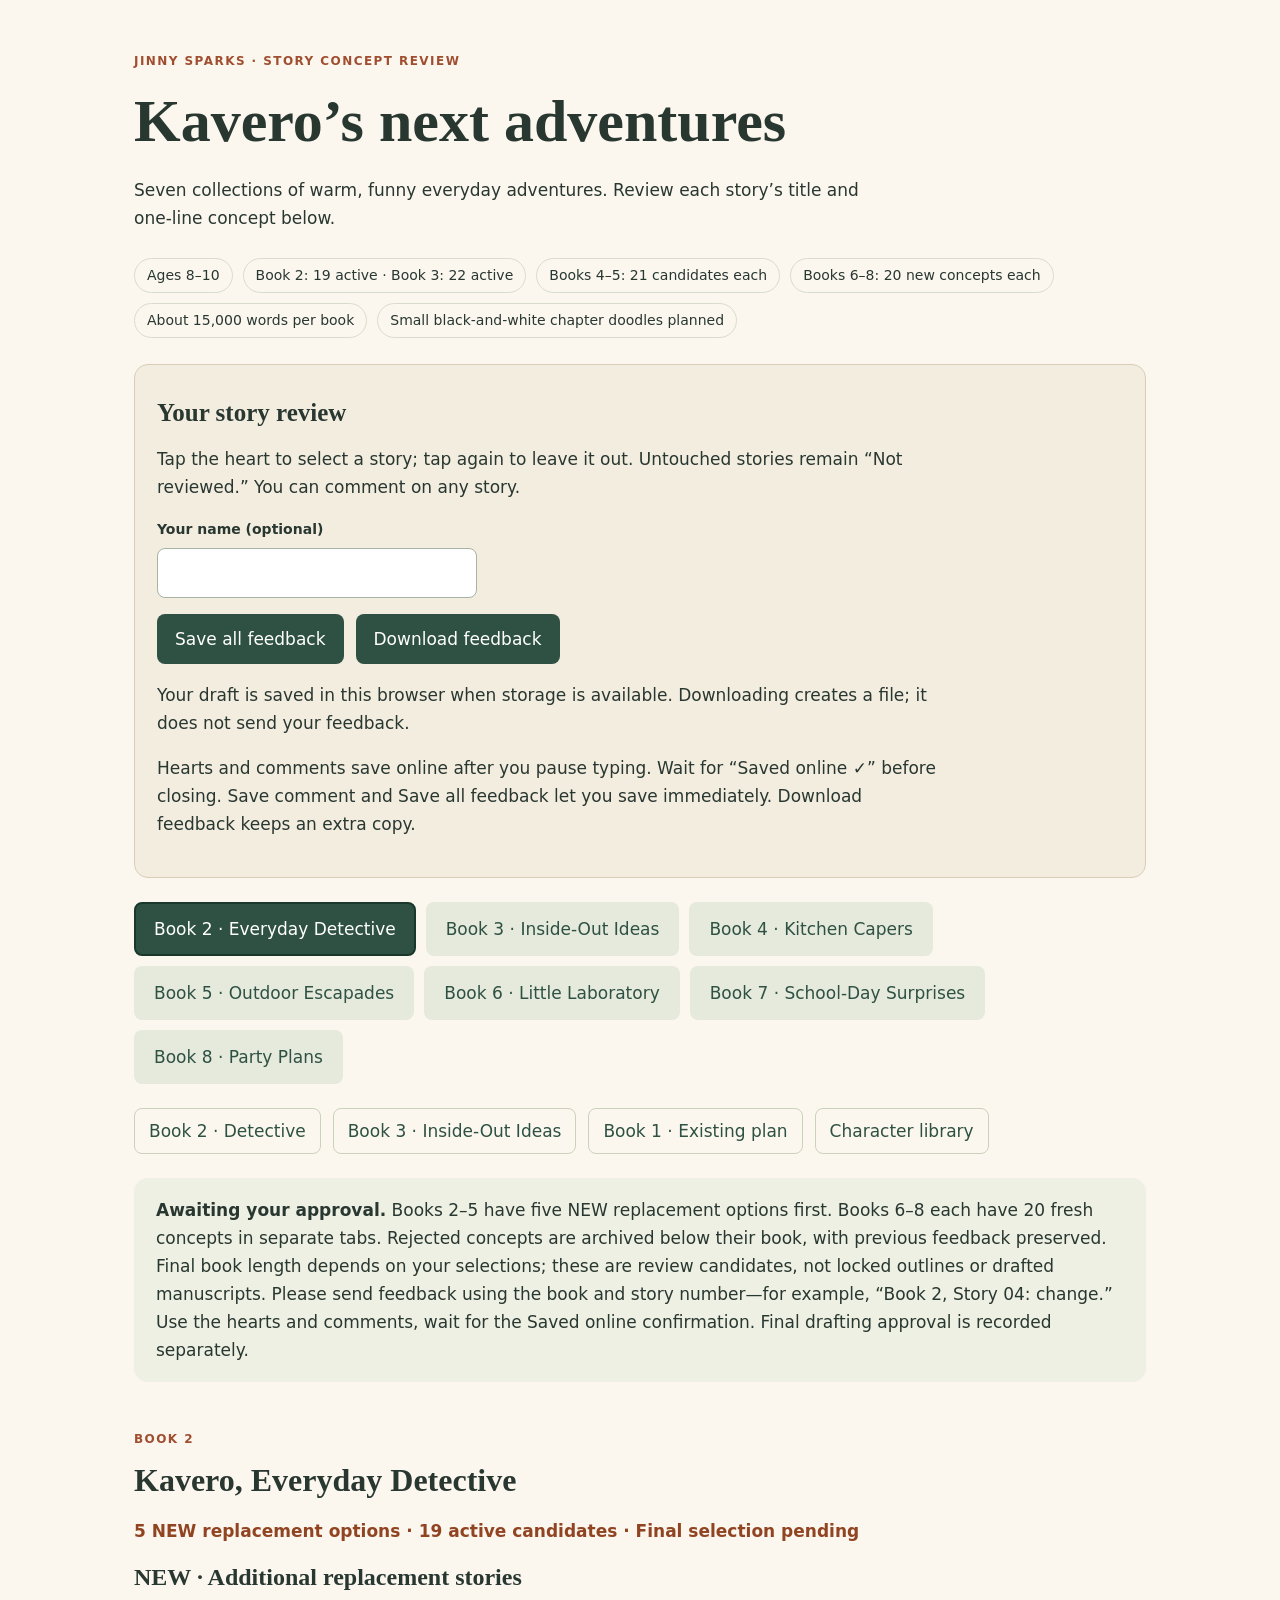
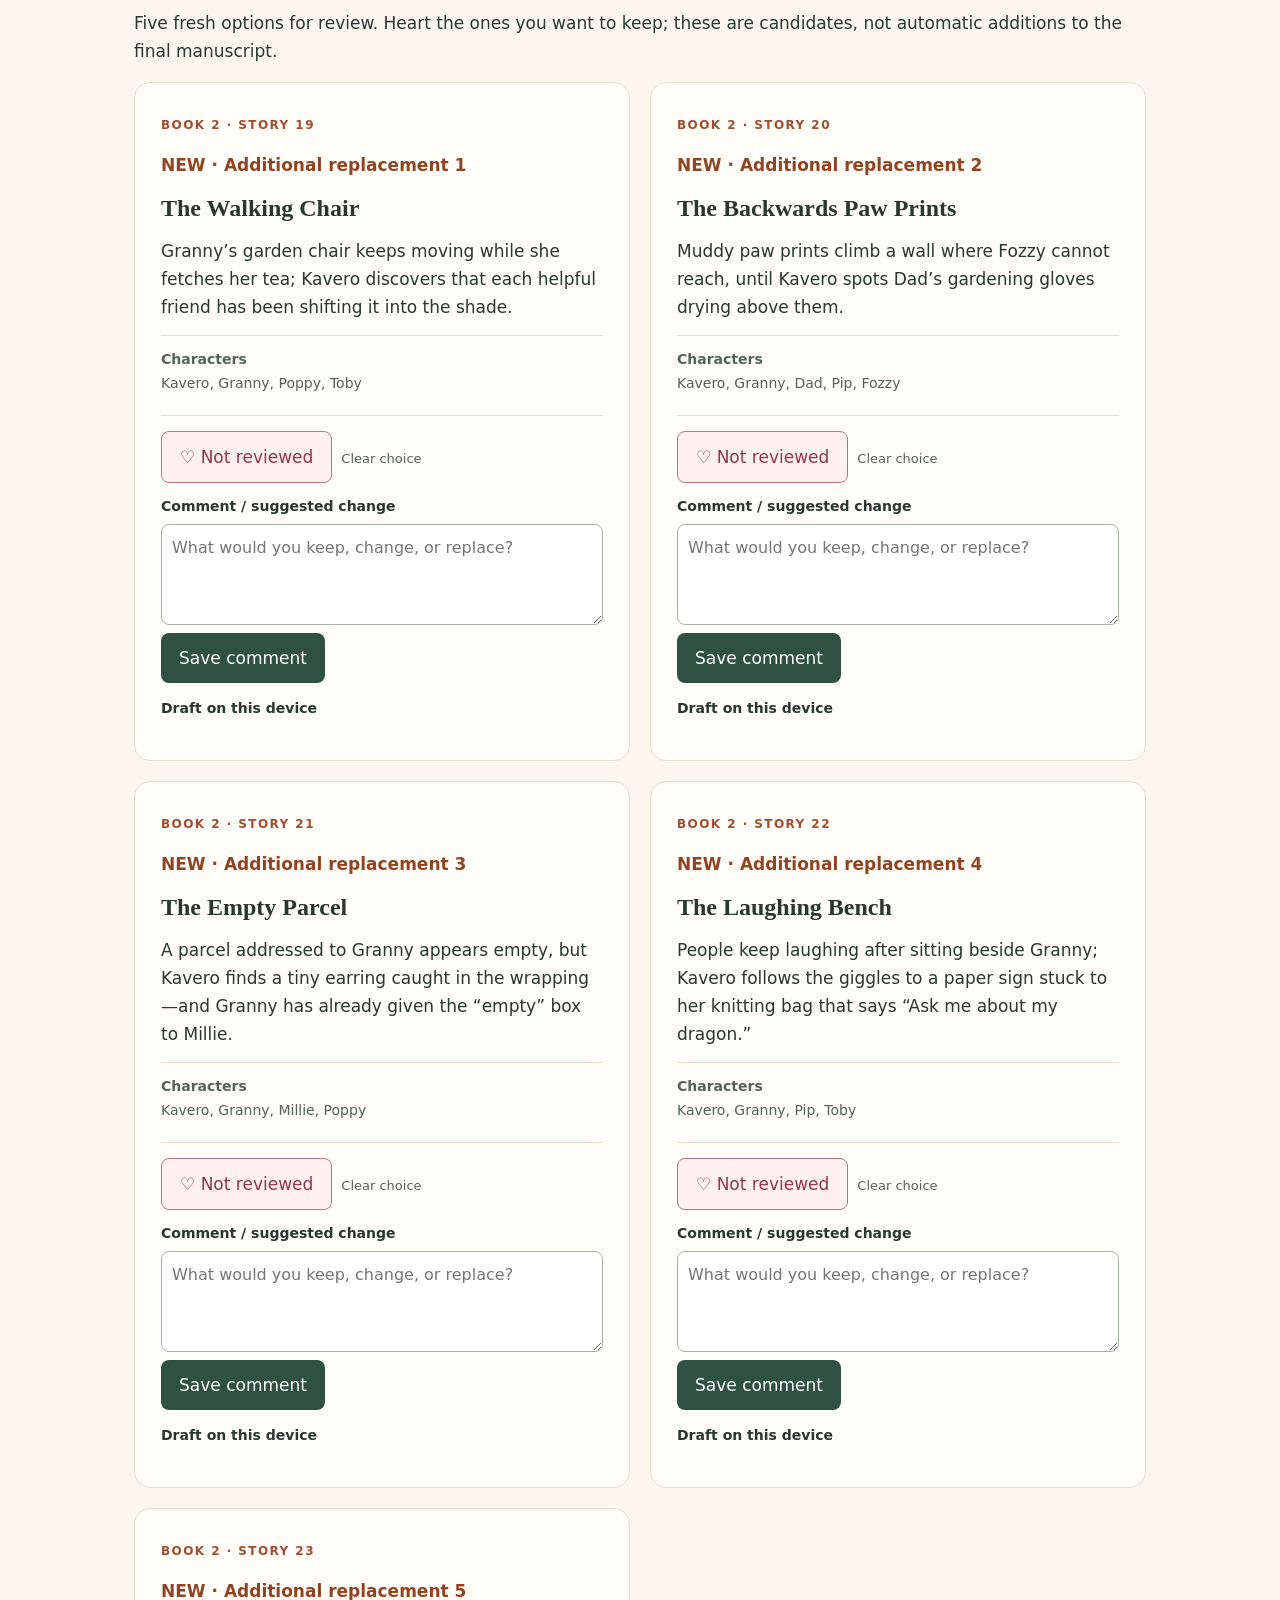
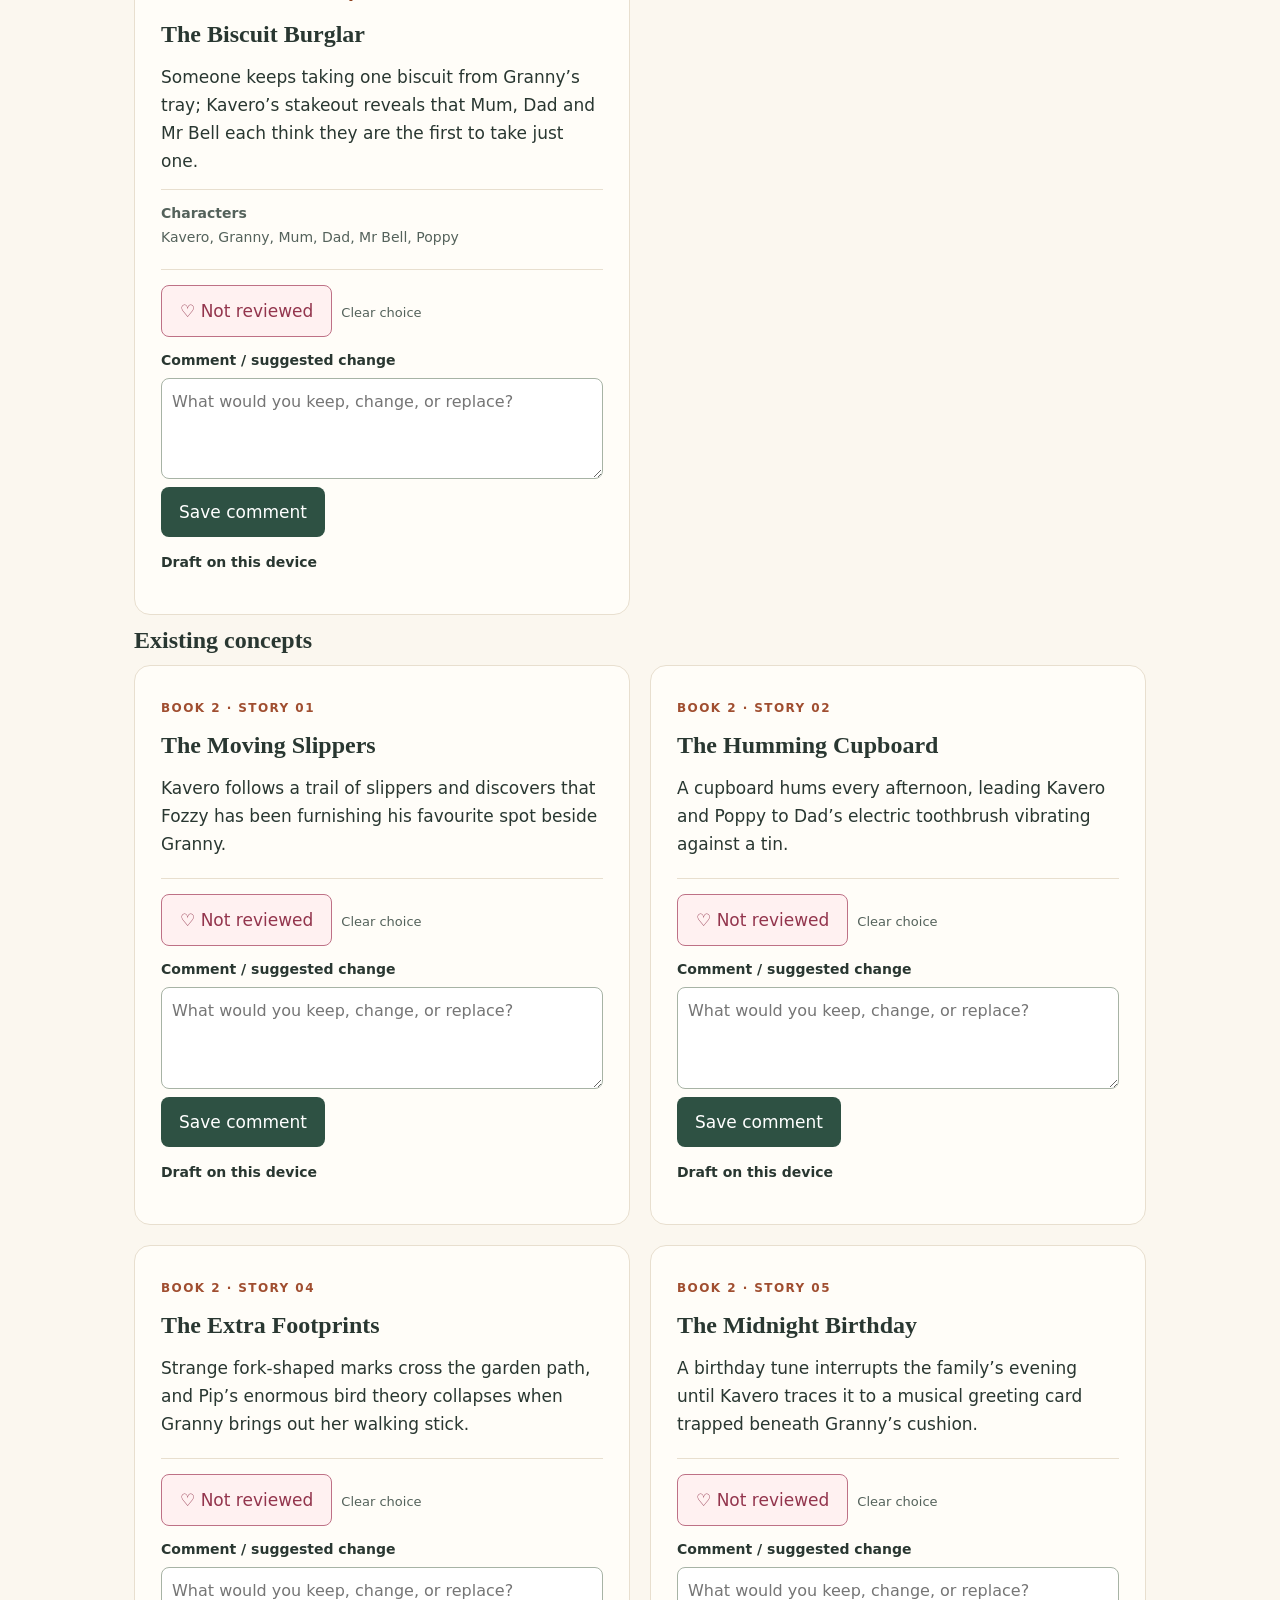
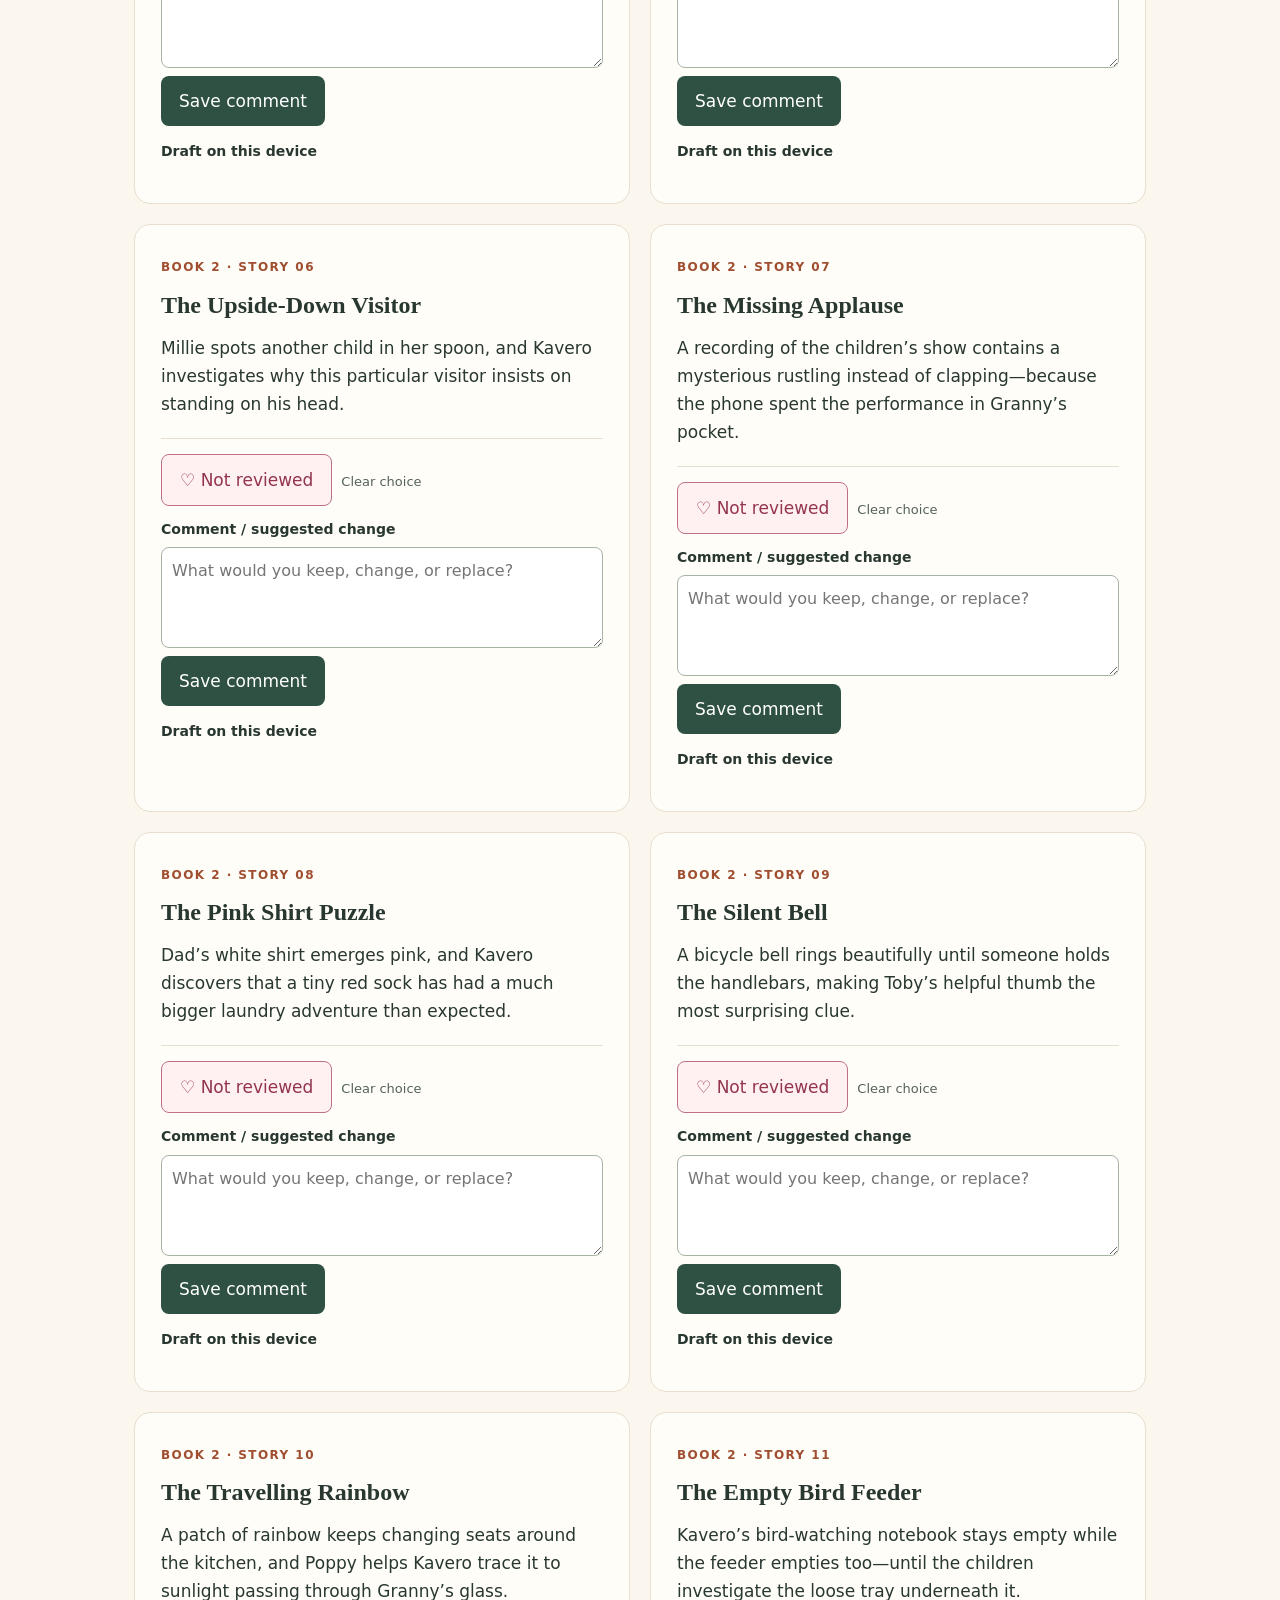
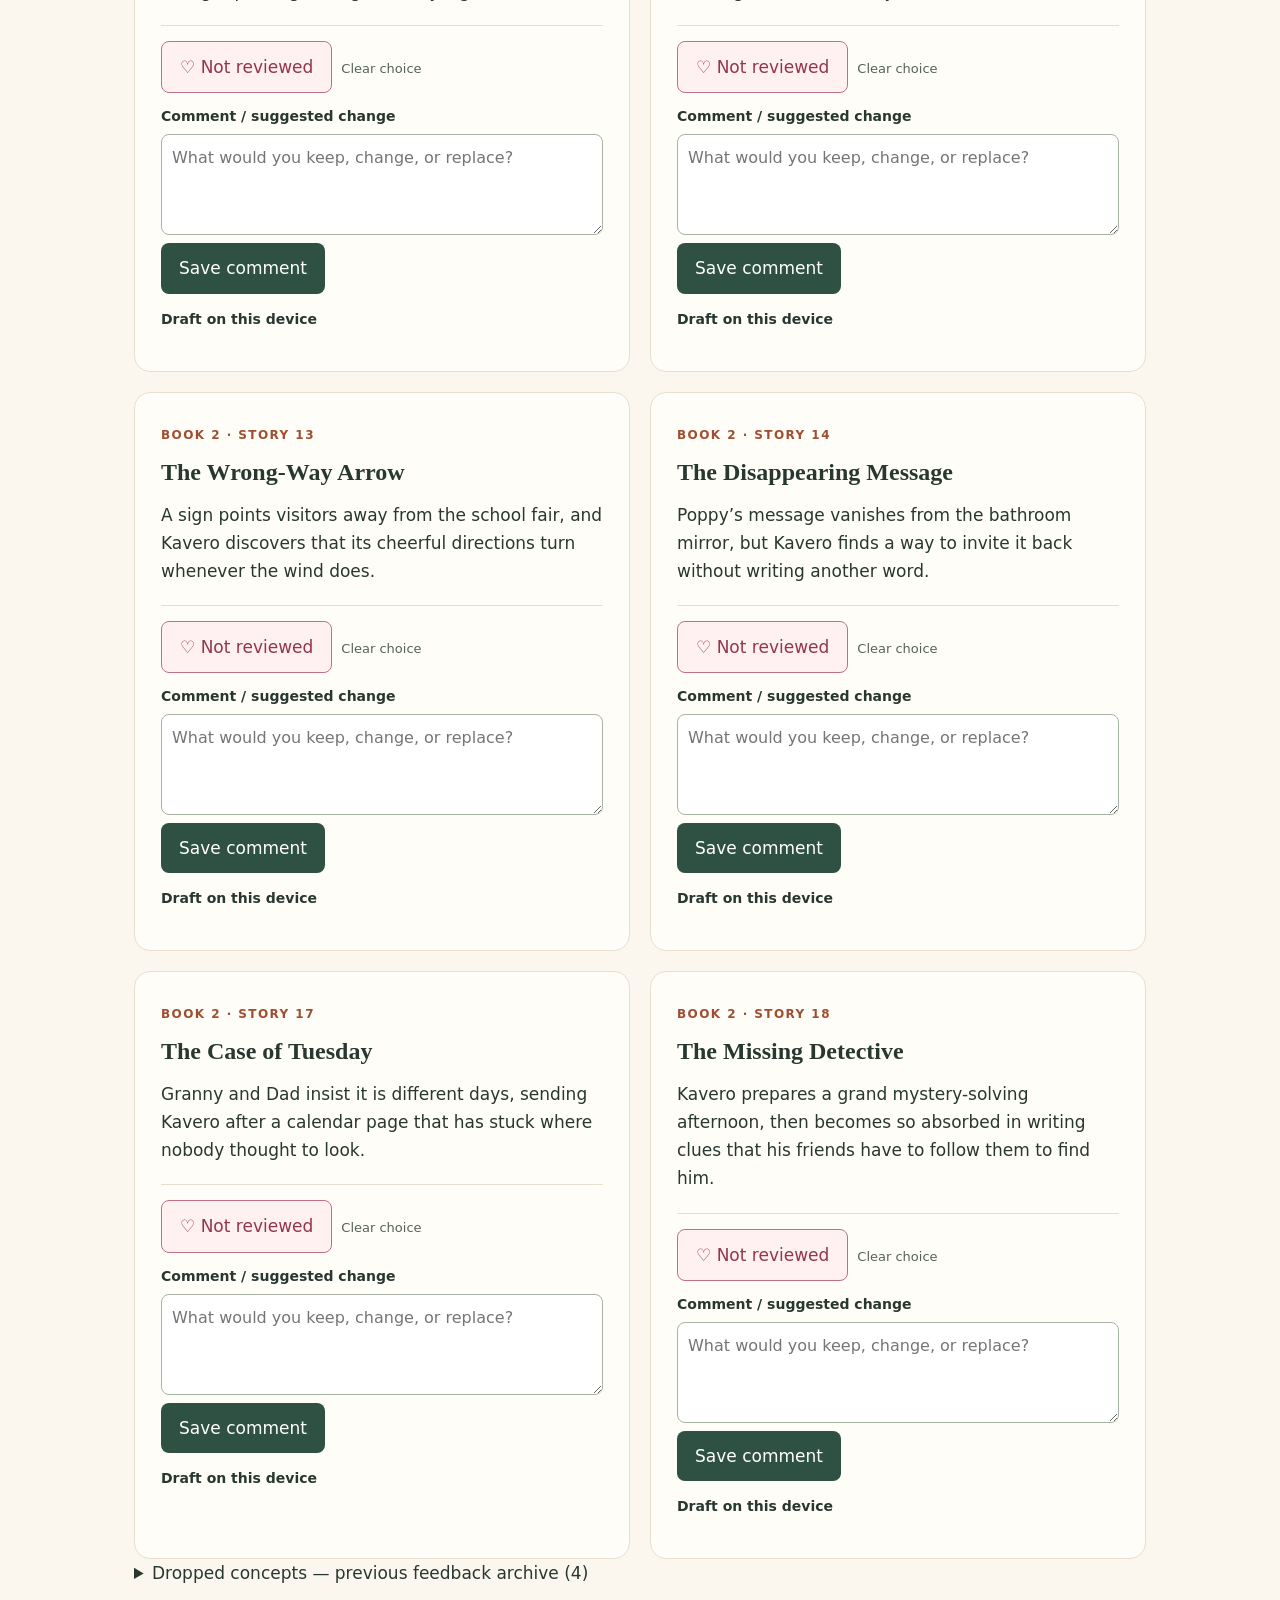
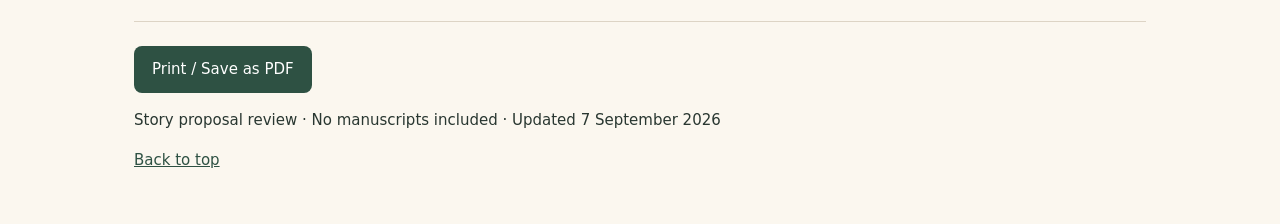
==== commit 93890cc8: "Add books 6 through 8 with sixty new review concepts" ====
--- a/index.html
+++ b/index.html
@@ -1,4 +1,4 @@
-<!doctype html><html lang="en"><head><meta charset="utf-8"><meta name="viewport" content="width=device-width,initial-scale=1"><meta name="robots" content="noindex,nofollow"><title>Kavero — Books 2–5 Story Review</title><style>
+<!doctype html><html lang="en"><head><meta charset="utf-8"><meta name="viewport" content="width=device-width,initial-scale=1"><meta name="robots" content="noindex,nofollow"><title>Kavero — Books 2–8 Story Review</title><style>
 :root{color-scheme:light}*{box-sizing:border-box}body{margin:0;background:#fbf7ef;color:#293731;font:17px/1.65 system-ui,sans-serif}main{max-width:1060px;margin:auto;padding:52px 24px}.eyebrow,.number{font-size:12px;font-weight:750;letter-spacing:.12em;color:#a04e30}h1{font-family:Georgia,serif;font-size:clamp(36px,6vw,60px);line-height:1.1;max-width:800px;margin:16px 0 22px}header p{max-width:750px}.meta{display:flex;gap:10px;flex-wrap:wrap;margin:26px 0}.meta span{border:1px solid #d9dccc;padding:5px 12px;border-radius:20px;font-size:14px}.note{background:#eef0e3;border-radius:14px;padding:18px 22px;margin-bottom:30px}.grid{display:grid;grid-template-columns:1fr 1fr;gap:20px}article{padding:26px;background:#fffdf8;border:1px solid #e8dfcf;border-radius:16px}h2{font:700 25px/1.25 Georgia,serif;margin:10px 0}article p{margin:14px 0}.cast{font-size:14px;color:#54625b;border-top:1px solid #e8dfcf;padding-top:12px}.cast strong{display:block}footer{margin-top:34px;border-top:1px solid #ddd4c5;padding-top:24px;font-size:15px}button{background:#2e5143;color:white;border:0;border-radius:8px;padding:11px 18px;font:inherit;cursor:pointer}@media(max-width:680px){.grid{grid-template-columns:1fr}main{padding:30px 18px}}@media print{body{background:white;font-size:11pt}main{padding:0}.grid{display:block}article{break-inside:avoid;margin-bottom:12px}button{display:none}h1{font-size:30pt}}
 
-nav{display:flex;gap:12px;flex-wrap:wrap;margin:24px 0}nav a{padding:8px 14px;border:1px solid #cbd1bd;border-radius:8px;color:#2e5143;text-decoration:none}section.book{scroll-margin-top:20px;margin-top:48px}section.book>h2{font-size:32px}h3{font:700 24px/1.25 Georgia,serif;margin:10px 0}article{break-inside:avoid}.status{color:#914421;font-weight:700}a{color:#2e5143}</style><link rel="stylesheet" href="feedback.css"></head><body><main><header><div class="eyebrow">JINNY SPARKS · STORY CONCEPT REVIEW</div><h1>Kavero’s next adventures</h1><p>Four collections of warm, funny everyday adventures. Review each story’s title and one-line concept below.</p><div class="meta"><span>Ages 8–10</span><span>Book 2: 19 active · Book 3: 22 active</span><span>Books 4–5: 21 candidates each</span><span>About 15,000 words per book</span><span>Small black-and-white chapter doodles planned</span></div></header><div class="book-tabs" role="tablist" aria-label="Review books"><button type="button" role="tab" id="tab-2" aria-controls="book-2" aria-selected="true" data-books="2">Book 2 · Everyday Detective</button><button type="button" role="tab" id="tab-3" aria-controls="book-3" aria-selected="false" data-books="3">Book 3 · Inside-Out Ideas</button><button type="button" role="tab" id="tab-4" aria-controls="book-4" aria-selected="false" data-books="4">Book 4 · Kitchen Capers</button><button type="button" role="tab" id="tab-5" aria-controls="book-5" aria-selected="false" data-books="5">Book 5 · Outdoor Escapades</button></div><nav aria-label="Book navigation"><a href="#book-2">Book 2 · Detective</a><a href="#book-3">Book 3 · Inside-Out Ideas</a><a href="book-01.html">Book 1 · Existing plan</a><a href="characters.html">Character library</a></nav><aside class="note"><strong>Awaiting your approval.</strong> Five NEW replacement options appear first in each book. Rejected concepts are archived below their book, with previous feedback preserved. Final book length depends on your selections; these are review candidates, not locked outlines or drafted manuscripts. Please send feedback using the book and story number—for example, “Book 2, Story 04: change.” Use the hearts and comments, wait for the Saved online confirmation. Final drafting approval is recorded separately.</aside><section class="book" id="book-2"><div class="eyebrow">BOOK 2</div><h2>Kavero, Everyday Detective</h2><p class="status">5 NEW replacement options · 19 active candidates · Final selection pending</p><h3>NEW · Additional replacement stories</h3><p>Five fresh options for review. Heart the ones you want to keep; these are candidates, not automatic additions to the final manuscript.</p><div class="grid"><article data-plan-status="replacement"><span class="number">BOOK 2 · STORY 19</span><p class="status">NEW · Additional replacement 1</p><h3>The Walking Chair</h3><p>Granny’s garden chair keeps moving while she fetches her tea; Kavero discovers that each helpful friend has been shifting it into the shade.</p><p class="cast"><strong>Characters</strong>Kavero, Granny, Poppy, Toby</p></article><article data-plan-status="replacement"><span class="number">BOOK 2 · STORY 20</span><p class="status">NEW · Additional replacement 2</p><h3>The Backwards Paw Prints</h3><p>Muddy paw prints climb a wall where Fozzy cannot reach, until Kavero spots Dad’s gardening gloves drying above them.</p><p class="cast"><strong>Characters</strong>Kavero, Granny, Dad, Pip, Fozzy</p></article><article data-plan-status="replacement"><span class="number">BOOK 2 · STORY 21</span><p class="status">NEW · Additional replacement 3</p><h3>The Empty Parcel</h3><p>A parcel addressed to Granny appears empty, but Kavero finds a tiny earring caught in the wrapping—and Granny has already given the “empty” box to Millie.</p><p class="cast"><strong>Characters</strong>Kavero, Granny, Millie, Poppy</p></article><article data-plan-status="replacement"><span class="number">BOOK 2 · STORY 22</span><p class="status">NEW · Additional replacement 4</p><h3>The Laughing Bench</h3><p>People keep laughing after sitting beside Granny; Kavero follows the giggles to a paper sign stuck to her knitting bag that says “Ask me about my dragon.”</p><p class="cast"><strong>Characters</strong>Kavero, Granny, Pip, Toby</p></article><article data-plan-status="replacement"><span class="number">BOOK 2 · STORY 23</span><p class="status">NEW · Additional replacement 5</p><h3>The Biscuit Burglar</h3><p>Someone keeps taking one biscuit from Granny’s tray; Kavero’s stakeout reveals that Mum, Dad and Mr Bell each think they are the first to take just one.</p><p class="cast"><strong>Characters</strong>Kavero, Granny, Mum, Dad, Mr Bell, Poppy</p></article></div><h3>Existing concepts</h3><div class="grid"><article><span class="number">BOOK 2 · STORY 01</span><h3>The Moving Slippers</h3><p>Kavero follows a trail of slippers and discovers that Fozzy has been furnishing his favourite spot beside Granny.</p></article><article><span class="number">BOOK 2 · STORY 02</span><h3>The Humming Cupboard</h3><p>A cupboard hums every afternoon, leading Kavero and Poppy to Dad’s electric toothbrush vibrating against a tin.</p></article><article><span class="number">BOOK 2 · STORY 04</span><h3>The Extra Footprints</h3><p>Strange fork-shaped marks cross the garden path, and Pip’s enormous bird theory collapses when Granny brings out her walking stick.</p></article><article><span class="number">BOOK 2 · STORY 05</span><h3>The Midnight Birthday</h3><p>A birthday tune interrupts the family’s evening until Kavero traces it to a musical greeting card trapped beneath Granny’s cushion.</p></article><article><span class="number">BOOK 2 · STORY 06</span><h3>The Upside-Down Visitor</h3><p>Millie spots another child in her spoon, and Kavero investigates why this particular visitor insists on standing on his head.</p></article><article><span class="number">BOOK 2 · STORY 07</span><h3>The Missing Applause</h3><p>A recording of the children’s show contains a mysterious rustling instead of clapping—because the phone spent the performance in Granny’s pocket.</p></article><article><span class="number">BOOK 2 · STORY 08</span><h3>The Pink Shirt Puzzle</h3><p>Dad’s white shirt emerges pink, and Kavero discovers that a tiny red sock has had a much bigger laundry adventure than expected.</p></article><article><span class="number">BOOK 2 · STORY 09</span><h3>The Silent Bell</h3><p>A bicycle bell rings beautifully until someone holds the handlebars, making Toby’s helpful thumb the most surprising clue.</p></article><article><span class="number">BOOK 2 · STORY 10</span><h3>The Travelling Rainbow</h3><p>A patch of rainbow keeps changing seats around the kitchen, and Poppy helps Kavero trace it to sunlight passing through Granny’s glass.</p></article><article><span class="number">BOOK 2 · STORY 11</span><h3>The Empty Bird Feeder</h3><p>Kavero’s bird-watching notebook stays empty while the feeder empties too—until the children investigate the loose tray underneath it.</p></article><article><span class="number">BOOK 2 · STORY 13</span><h3>The Wrong-Way Arrow</h3><p>A sign points visitors away from the school fair, and Kavero discovers that its cheerful directions turn whenever the wind does.</p></article><article><span class="number">BOOK 2 · STORY 14</span><h3>The Disappearing Message</h3><p>Poppy’s message vanishes from the bathroom mirror, but Kavero finds a way to invite it back without writing another word.</p></article><article><span class="number">BOOK 2 · STORY 17</span><h3>The Case of Tuesday</h3><p>Granny and Dad insist it is different days, sending Kavero after a calendar page that has stuck where nobody thought to look.</p></article><article><span class="number">BOOK 2 · STORY 18</span><h3>The Missing Detective</h3><p>Kavero prepares a grand mystery-solving afternoon, then becomes so absorbed in writing clues that his friends have to follow them to find him.</p></article></div><details class="dropped-archive"><summary>Dropped concepts — previous feedback archive (4)</summary><div class="grid"><article data-plan-status="dropped"><span class="number">BOOK 2 · STORY 03</span><p class="status">Dropped from book plan · Previous feedback retained</p><h3>The Vanishing Puddle</h3><p>Kavero guards a shrinking puddle from an imaginary water thief while Granny wonders whether her washing has the same visitor.</p></article><article data-plan-status="dropped"><span class="number">BOOK 2 · STORY 12</span><p class="status">Dropped from book plan · Previous feedback retained</p><h3>The Squeaking Detective</h3><p>Kavero searches every corner for an irritating squeak before discovering that the noise has been following him inside his own shoe.</p></article><article data-plan-status="dropped"><span class="number">BOOK 2 · STORY 15</span><p class="status">Dropped from book plan · Previous feedback retained</p><h3>The Mysterious Extra Guest</h3><p>Every group photograph contains an unexpected pair of ears, although Miette apparently refuses to join the picture.</p></article><article data-plan-status="dropped"><span class="number">BOOK 2 · STORY 16</span><p class="status">Dropped from book plan · Previous feedback retained</p><h3>The Hollow Snowman</h3><p>The children’s snowman loses his middle before his head, and Kavero discovers the upturned bucket they forgot to remove.</p></article></div></details></section><section class="book" id="book-3"><div class="eyebrow">BOOK 3</div><h2>Kavero’s Inside-Out Ideas</h2><p class="status">5 NEW replacement options · 22 active candidates · Final selection pending</p><h3>NEW · Additional replacement stories</h3><p>Five fresh options for review. Heart the ones you want to keep; these are candidates, not automatic additions to the final manuscript.</p><div class="grid"><article data-plan-status="replacement"><span class="number">BOOK 3 · STORY 19</span><p class="status">NEW · Additional replacement 1</p><h3>The Turn-Taking Boss</h3><p>Kavero gives everyone two minutes to be in charge, but their pretend boat becomes a shop, a rocket and a dentist’s waiting room before Granny can sit down.</p><p class="cast"><strong>Characters</strong>Kavero, Granny, Poppy, Pip</p></article><article data-plan-status="replacement"><span class="number">BOOK 3 · STORY 20</span><p class="status">NEW · Additional replacement 2</p><h3>The Sitting-Down Day</h3><p>Kavero tries to do everything sitting down, until reaching his diary requires more shuffling than a whole morning of walking.</p><p class="cast"><strong>Characters</strong>Kavero, Granny, Toby, Pip</p></article><article data-plan-status="replacement"><span class="number">BOOK 3 · STORY 21</span><p class="status">NEW · Additional replacement 3</p><h3>The Extra-Early Party</h3><p>Kavero starts the party games before the guests arrive to save time, then has to explain why Granny has already won every prize.</p><p class="cast"><strong>Characters</strong>Kavero, Granny, Mum, Poppy, Toby</p></article><article data-plan-status="replacement"><span class="number">BOOK 3 · STORY 22</span><p class="status">NEW · Additional replacement 4</p><h3>The Swap Shop</h3><p>The friends swap jobs for an afternoon, and Kavero discovers that being Poppy means saying “Have you thought this through?” to his own ideas.</p><p class="cast"><strong>Characters</strong>Kavero, Granny, Poppy, Pip</p></article><article data-plan-status="replacement"><span class="number">BOOK 3 · STORY 23</span><p class="status">NEW · Additional replacement 5</p><h3>The Wrong-Sized Day</h3><p>Kavero chooses the biggest tool for every tiny job and the smallest for every big one, leaving Granny watching him tidy a whole table with a doll’s brush.</p><p class="cast"><strong>Characters</strong>Kavero, Granny, Millie, Toby</p></article></div><h3>Existing concepts</h3><div class="grid"><article><span class="number">BOOK 3 · STORY 01</span><h3>The No-Words Afternoon</h3><p>Kavero communicates only through drawings, turning a simple request for a drink into Granny bringing him a watering can.</p></article><article><span class="number">BOOK 3 · STORY 02</span><h3>The Ordinary Things Museum</h3><p>Kavero displays the household’s most fascinating objects, then discovers that his visitors urgently need to use the exhibits.</p></article><article><span class="number">BOOK 3 · STORY 03</span><h3>The Everything Picnic</h3><p>Determined to forget nothing, Kavero packs so much for a picnic that there is nowhere left for anyone to sit.</p></article><article><span class="number">BOOK 3 · STORY 04</span><h3>The Yes Day</h3><p>Kavero agrees to every harmless suggestion until three promises collide and saying one small “not yet” becomes his best idea.</p></article><article><span class="number">BOOK 3 · STORY 05</span><h3>The Inside-Out Outfit</h3><p>Kavero wears his clothes inside out to keep the outside clean, then discovers that his beloved diary pocket has become rather difficult to reach.</p></article><article><span class="number">BOOK 3 · STORY 06</span><h3>The Queue for Nothing</h3><p>Kavero starts a queue before deciding what it is for, and everyone who joins brings a completely different expectation.</p></article><article><span class="number">BOOK 3 · STORY 07</span><h3>The Tiny Holiday</h3><p>Kavero declares a holiday in the hallway, with Granny as his travelling companion and the kitchen becoming a surprisingly distant destination.</p></article><article><span class="number">BOOK 3 · STORY 08</span><h3>The Very Important Nothing</h3><p>Kavero schedules an afternoon of doing absolutely nothing, then exhausts everyone explaining which activities count as something.</p></article><article><span class="number">BOOK 3 · STORY 10</span><h3>The Wrong-Hand Club</h3><p>The friends try familiar tasks with their other hands, producing wobbly drawings and a club register nobody can read.</p></article><article><span class="number">BOOK 3 · STORY 11</span><h3>The Smallest Sports Day</h3><p>Kavero shrinks every sporting event to fit the sitting room, where Granny becomes a surprisingly formidable cotton-ball champion.</p></article><article><span class="number">BOOK 3 · STORY 12</span><h3>The Compliment Shop</h3><p>Kavero opens a shop selling kind words, then discovers that the best compliments cannot be handed out from a ready-made list.</p></article><article><span class="number">BOOK 3 · STORY 13</span><h3>The Instructions Holiday</h3><p>Kavero decides to read the instructions only after playing a new game, leaving everyone convinced they have won by different rules.</p></article><article><span class="number">BOOK 3 · STORY 14</span><h3>The Unbirthday Present</h3><p>Kavero wraps a present before choosing what goes inside, and the increasingly elaborate wrapping becomes Millie’s favourite part.</p></article><article><span class="number">BOOK 3 · STORY 15</span><h3>The Floor Has Names</h3><p>Kavero renames parts of the house as countries, making a short trip to fetch Granny’s glasses require an astonishing number of directions.</p></article><article><span class="number">BOOK 3 · STORY 16</span><h3>The Fastest Slow Walk</h3><p>Kavero challenges his friends to arrive last on a short garden walk, and their attempts to lose reveal everything they usually rush past.</p></article><article><span class="number">BOOK 3 · STORY 17</span><h3>The One-Word Restaurant</h3><p>Kavero’s pretend restaurant allows customers only one word per order, which works beautifully until Granny says “usual.”</p></article><article><span class="number">BOOK 3 · STORY 18</span><h3>The Perfect Ordinary Day</h3><p>Kavero tries to have a day with no unusual ideas, but his friends keep asking what he would do—and ordinary becomes an adventure anyway.</p></article></div><details class="dropped-archive"><summary>Dropped concepts — previous feedback archive (1)</summary><div class="grid"><article data-plan-status="dropped"><span class="number">BOOK 3 · STORY 09</span><p class="status">Dropped from book plan · Previous feedback retained</p><h3>The Borrowed Birthday</h3><p>Kavero gives an ordinary Thursday a birthday party, but choosing what a day would like as a present proves unexpectedly difficult.</p></article></div></details></section><section class="book" id="book-4"><div class="eyebrow">BOOK 4</div><h2>Kavero’s Kitchen Capers</h2><p>Big questions, small snacks, and a wonderfully messy kitchen: funny adventures in cooking, serving, and sharing, with adults handling heat and sharp tools.</p><p class="status">5 NEW replacement options · 21 active candidates · Final selection pending</p><h3>NEW · Additional replacement stories</h3><p>Five fresh options for review. Heart the ones you want to keep; these are candidates, not automatic additions to the final manuscript.</p><div class="grid"><article data-plan-status="replacement"><span class="number">BOOK 4 · STORY 17</span><p class="status">NEW · Additional replacement 1</p><h3>The Rolling Lunch</h3><p>Kavero decides every part of lunch should be round, but wrapping a round sandwich turns out to be easier than persuading it to stay on his plate.</p><p class="cast"><strong>Characters</strong>Kavero, Granny, Poppy, Pip</p></article><article data-plan-status="replacement"><span class="number">BOOK 4 · STORY 18</span><p class="status">NEW · Additional replacement 2</p><h3>The Secret Taste Test</h3><p>Kavero organises a mystery fruit tasting, but Pip gives away every answer by shouting the fruit’s colour before Granny takes a bite.</p><p class="cast"><strong>Characters</strong>Kavero, Granny, Pip, Toby</p></article><article data-plan-status="replacement"><span class="number">BOOK 4 · STORY 19</span><p class="status">NEW · Additional replacement 3</p><h3>The Potato Guest List</h3><p>Kavero and Millie give every potato a name before Mum cooks, then spend dinner politely asking whether anyone would like more Harold.</p><p class="cast"><strong>Characters</strong>Kavero, Granny, Mum, Millie, Poppy</p></article><article data-plan-status="replacement"><span class="number">BOOK 4 · STORY 20</span><p class="status">NEW · Additional replacement 4</p><h3>The Jelly Wobble Show</h3><p>Kavero makes a grand speech to introduce Granny’s jelly, but its wobbling entrance gets more applause than anything he has rehearsed.</p><p class="cast"><strong>Characters</strong>Kavero, Granny, Dad, Poppy, Toby</p></article><article data-plan-status="replacement"><span class="number">BOOK 4 · STORY 21</span><p class="status">NEW · Additional replacement 5</p><h3>The Never-Ending Menu</h3><p>Kavero keeps adding choices to his sandwich menu until Granny orders “whatever is ready”—and discovers nothing is.</p><p class="cast"><strong>Characters</strong>Kavero, Granny, Pip, Toby</p></article></div><h3>Existing concepts</h3><div class="grid"><article><span class="number">BOOK 4 · STORY 01</span><h3>The Sandwich That Slid</h3><p>Kavero stacks everyone’s favourite fillings into one sandwich, but Granny needs a plate big enough to catch lunch as it escapes sideways.</p></article><article><span class="number">BOOK 4 · STORY 02</span><h3>The Recipe Without Numbers</h3><p>Granny’s “a little” and “some” send Kavero searching for the measuring cup her hands seem to have swallowed.</p></article><article><span class="number">BOOK 4 · STORY 03</span><h3>The Very Fancy Lunch</h3><p>Kavero serves tiny restaurant portions with enormous descriptions, until Dad politely asks when lunch will begin.</p></article><article><span class="number">BOOK 4 · STORY 04</span><h3>The Pancake Portrait</h3><p>With Mum cooking, the friends design pancake faces—but each face looks more like somebody else when it lands on the plate.</p></article><article><span class="number">BOOK 4 · STORY 05</span><h3>The Great Pea Escape</h3><p>Kavero tries to arrange a perfectly neat dinner while his peas keep rolling into Granny’s potatoes.</p></article><article><span class="number">BOOK 4 · STORY 06</span><h3>The Toast Appointment</h3><p>Kavero prepares an elaborate breakfast timetable, then discovers that warm toast refuses to stay warm while everyone finds a seat.</p></article><article><span class="number">BOOK 4 · STORY 07</span><h3>The Lopsided Cake</h3><p>A cake leans to one side, so Kavero and Granny decorate it as a hill—and Pip insists that every hill needs a picnic.</p></article><article><span class="number">BOOK 4 · STORY 08</span><h3>The Alphabet Soup Lunch</h3><p>Kavero wants to serve everyone’s name in alphabet soup, but the letter everyone needs is hiding in somebody else’s bowl.</p></article><article><span class="number">BOOK 4 · STORY 09</span><h3>The Crunchy Music Club</h3><p>The friends make a snack-time orchestra with crunchy foods, only to discover that their instruments disappear during rehearsals.</p></article><article><span class="number">BOOK 4 · STORY 10</span><h3>The Great Banana Vote</h3><p>Kavero lets the family vote on what to make with ripe bananas, and Granny has to remind the committee that the bananas are still waiting.</p></article><article><span class="number">BOOK 4 · STORY 11</span><h3>The Picnic in Cups</h3><p>Kavero serves an entire little picnic in cups, then discovers that a sandwich does not enjoy being folded quite that much.</p></article><article><span class="number">BOOK 4 · STORY 12</span><h3>The Biscuit Shapes Parade</h3><p>Millie names every biscuit shape before baking, and Kavero must explain why her tiny rabbit has spread into an enormous cloud.</p></article><article><span class="number">BOOK 4 · STORY 13</span><h3>The Two-Sided Pizza</h3><p>Kavero and Poppy divide a pizza into favourite-topping territories, but the cheese refuses to respect their carefully drawn border.</p></article><article><span class="number">BOOK 4 · STORY 14</span><h3>The Invisible Table</h3><p>Kavero decorates the dinner table so thoroughly that Granny can find the flowers, the ribbons, and the name cards—but nowhere for dinner.</p></article><article><span class="number">BOOK 4 · STORY 15</span><h3>The Ice-Lolly Queue</h3><p>Kavero checks the freezer every few minutes, while Granny helps him discover that the hardest ingredient in ice lollies is waiting.</p></article><article><span class="number">BOOK 4 · STORY 16</span><h3>The Thank-You Supper</h3><p>Kavero plans a supper to thank Granny, then has to find her a special guest’s job that does not involve helping him make it.</p></article></div></section><section class="book" id="book-5"><div class="eyebrow">BOOK 5</div><h2>Kavero’s Outdoor Escapades</h2><p>Small adventures in the garden, park, and neighbourhood: Kavero explores with Granny and his friends, discovering how much there is to notice close to home.</p><p class="status">5 NEW replacement options · 21 active candidates · Final selection pending</p><h3>NEW · Additional replacement stories</h3><p>Five fresh options for review. Heart the ones you want to keep; these are candidates, not automatic additions to the final manuscript.</p><div class="grid"><article data-plan-status="replacement"><span class="number">BOOK 5 · STORY 17</span><p class="status">NEW · Additional replacement 1</p><h3>The Snail Grandstand</h3><p>The friends build seats to watch a snail cross the path, but while they argue about the best view, their star quietly leaves in the other direction.</p><p class="cast"><strong>Characters</strong>Kavero, Granny, Poppy, Pip</p></article><article data-plan-status="replacement"><span class="number">BOOK 5 · STORY 18</span><p class="status">NEW · Additional replacement 2</p><h3>The Worm Roadblock</h3><p>Kavero pauses their garden game for a worm crossing the path, and Pip announces traffic updates while Granny patiently waits with the ball.</p><p class="cast"><strong>Characters</strong>Kavero, Granny, Pip, Toby</p></article><article data-plan-status="replacement"><span class="number">BOOK 5 · STORY 19</span><p class="status">NEW · Additional replacement 3</p><h3>The Very Short Safari</h3><p>Kavero promises to show Millie amazing wildlife, but she is most impressed by a pigeon having a bath in a plant saucer.</p><p class="cast"><strong>Characters</strong>Kavero, Granny, Millie, Poppy</p></article><article data-plan-status="replacement"><span class="number">BOOK 5 · STORY 20</span><p class="status">NEW · Additional replacement 4</p><h3>The Daisy Detective Club</h3><p>Kavero searches for a four-leaf clover while Pip counts every leaf on every plant, until Granny gently points out that his best discovery is a daisy.</p><p class="cast"><strong>Characters</strong>Kavero, Granny, Pip, Toby</p></article><article data-plan-status="replacement"><span class="number">BOOK 5 · STORY 21</span><p class="status">NEW · Additional replacement 5</p><h3>The Pebble Portrait</h3><p>Kavero makes a portrait of Granny with loose garden pebbles, but every friend who adds a feature insists it looks exactly like somebody else.</p><p class="cast"><strong>Characters</strong>Kavero, Granny, Poppy, Toby</p></article></div><h3>Existing concepts</h3><div class="grid"><article><span class="number">BOOK 5 · STORY 01</span><h3>The Map Forgot Us</h3><p>Kavero’s map includes every interesting landmark but nowhere to begin, so Granny asks him to draw the very important spot under their shoes.</p></article><article><span class="number">BOOK 5 · STORY 02</span><h3>The Perfect Picnic Spot</h3><p>Everyone wants something different from the perfect picnic spot, and Granny would mainly like to sit down before lunch becomes dinner.</p></article><article><span class="number">BOOK 5 · STORY 03</span><h3>The Smallest Expedition</h3><p>Kavero packs for a grand adventure across the garden, while Millie keeps finding reasons to stop after three steps.</p></article><article><span class="number">BOOK 5 · STORY 04</span><h3>The Puddle Path</h3><p>Kavero plans a walk that avoids every puddle, but his dry route keeps bringing the friends back to Granny’s front gate.</p></article><article><span class="number">BOOK 5 · STORY 05</span><h3>The Pocketful of Outdoors</h3><p>Kavero wants to take a little of the park home, until Granny helps him choose drawings and memories instead of stuffing his pockets with everything.</p></article><article><span class="number">BOOK 5 · STORY 06</span><h3>The Cloud Appointment</h3><p>The friends arrange to show Granny a cloud shaped like a rabbit, but their rabbit becomes a teapot before she arrives.</p></article><article><span class="number">BOOK 5 · STORY 07</span><h3>The Windy Hat Walk</h3><p>Kavero spends a breezy walk holding his hat with both hands, leaving Granny to ask how he plans to point at all his discoveries.</p></article><article><span class="number">BOOK 5 · STORY 08</span><h3>The Backwards Binoculars</h3><p>Millie looks through binoculars the wrong way round and declares that their tiny garden has become an enormous country.</p></article><article><span class="number">BOOK 5 · STORY 09</span><h3>The Leaf Fashion Show</h3><p>Kavero and his friends arrange fallen leaves into imaginary outfits, but a breeze rearranges the entire collection just before Granny’s judging begins.</p></article><article><span class="number">BOOK 5 · STORY 10</span><h3>The Bench-to-Bench Adventure</h3><p>Granny chooses a walk with plenty of sitting stops, and Kavero gives each bench a different pretend destination.</p></article><article><span class="number">BOOK 5 · STORY 11</span><h3>The Quietest Garden Visit</h3><p>Kavero promises a quiet morning watching birds, but communicating his excitement without shouting turns out to require his whole body.</p></article><article><span class="number">BOOK 5 · STORY 12</span><h3>The Enormous Small Hill</h3><p>Pip describes a grassy slope as a mountain, and Kavero’s expedition discovers that Granny has reached the summit carrying their snacks.</p></article><article><span class="number">BOOK 5 · STORY 13</span><h3>The Long Shadow Parade</h3><p>On an afternoon walk, the children stretch their shadows across the path and try to fit their enormous pretend selves around Granny’s ordinary-sized feet.</p></article><article><span class="number">BOOK 5 · STORY 14</span><h3>The Garden Welcome Party</h3><p>Kavero prepares a welcome party for a newly planted sapling, then learns that his guest needs space, water, and fewer decorations.</p></article><article><span class="number">BOOK 5 · STORY 15</span><h3>The Walk With No List</h3><p>When Kavero leaves his outing checklist at home, Poppy suggests choosing one thing at a time—and an unplanned stop becomes everyone’s favourite.</p></article><article><span class="number">BOOK 5 · STORY 16</span><h3>The Grand Outdoor Report</h3><p>Kavero invites the family to hear his report of the neighbourhood, but Granny’s favourite discoveries are the funny little moments he forgot to put on his map.</p></article></div></section><footer><button onclick="window.print()">Print / Save as PDF</button><p>Story proposal review · No manuscripts included · Updated 7 September 2026</p><a href="#">Back to top</a></footer></main><script src="feedback.js?v=replacements2" defer></script><script src="feedback-submit.js?v=autosave1" defer></script><script src="book-tabs.js?v=separate23" defer></script></body></html>+nav{display:flex;gap:12px;flex-wrap:wrap;margin:24px 0}nav a{padding:8px 14px;border:1px solid #cbd1bd;border-radius:8px;color:#2e5143;text-decoration:none}section.book{scroll-margin-top:20px;margin-top:48px}section.book>h2{font-size:32px}h3{font:700 24px/1.25 Georgia,serif;margin:10px 0}article{break-inside:avoid}.status{color:#914421;font-weight:700}a{color:#2e5143}</style><link rel="stylesheet" href="feedback.css"></head><body><main><header><div class="eyebrow">JINNY SPARKS · STORY CONCEPT REVIEW</div><h1>Kavero’s next adventures</h1><p>Seven collections of warm, funny everyday adventures. Review each story’s title and one-line concept below.</p><div class="meta"><span>Ages 8–10</span><span>Book 2: 19 active · Book 3: 22 active</span><span>Books 4–5: 21 candidates each</span><span>Books 6–8: 20 new concepts each</span><span>About 15,000 words per book</span><span>Small black-and-white chapter doodles planned</span></div></header><div class="book-tabs" role="tablist" aria-label="Review books"><button type="button" role="tab" id="tab-2" aria-controls="book-2" aria-selected="true" data-books="2">Book 2 · Everyday Detective</button><button type="button" role="tab" id="tab-3" aria-controls="book-3" aria-selected="false" data-books="3">Book 3 · Inside-Out Ideas</button><button type="button" role="tab" id="tab-4" aria-controls="book-4" aria-selected="false" data-books="4">Book 4 · Kitchen Capers</button><button type="button" role="tab" id="tab-5" aria-controls="book-5" aria-selected="false" data-books="5">Book 5 · Outdoor Escapades</button><button type="button" role="tab" id="tab-6" aria-controls="book-6" aria-selected="false" data-books="6">Book 6 · Little Laboratory</button><button type="button" role="tab" id="tab-7" aria-controls="book-7" aria-selected="false" data-books="7">Book 7 · School-Day Surprises</button><button type="button" role="tab" id="tab-8" aria-controls="book-8" aria-selected="false" data-books="8">Book 8 · Party Plans</button></div><nav aria-label="Book navigation"><a href="#book-2">Book 2 · Detective</a><a href="#book-3">Book 3 · Inside-Out Ideas</a><a href="book-01.html">Book 1 · Existing plan</a><a href="characters.html">Character library</a></nav><aside class="note"><strong>Awaiting your approval.</strong> Books 2–5 have five NEW replacement options first. Books 6–8 each have 20 fresh concepts in separate tabs. Rejected concepts are archived below their book, with previous feedback preserved. Final book length depends on your selections; these are review candidates, not locked outlines or drafted manuscripts. Please send feedback using the book and story number—for example, “Book 2, Story 04: change.” Use the hearts and comments, wait for the Saved online confirmation. Final drafting approval is recorded separately.</aside><section class="book" id="book-2"><div class="eyebrow">BOOK 2</div><h2>Kavero, Everyday Detective</h2><p class="status">5 NEW replacement options · 19 active candidates · Final selection pending</p><h3>NEW · Additional replacement stories</h3><p>Five fresh options for review. Heart the ones you want to keep; these are candidates, not automatic additions to the final manuscript.</p><div class="grid"><article data-plan-status="replacement"><span class="number">BOOK 2 · STORY 19</span><p class="status">NEW · Additional replacement 1</p><h3>The Walking Chair</h3><p>Granny’s garden chair keeps moving while she fetches her tea; Kavero discovers that each helpful friend has been shifting it into the shade.</p><p class="cast"><strong>Characters</strong>Kavero, Granny, Poppy, Toby</p></article><article data-plan-status="replacement"><span class="number">BOOK 2 · STORY 20</span><p class="status">NEW · Additional replacement 2</p><h3>The Backwards Paw Prints</h3><p>Muddy paw prints climb a wall where Fozzy cannot reach, until Kavero spots Dad’s gardening gloves drying above them.</p><p class="cast"><strong>Characters</strong>Kavero, Granny, Dad, Pip, Fozzy</p></article><article data-plan-status="replacement"><span class="number">BOOK 2 · STORY 21</span><p class="status">NEW · Additional replacement 3</p><h3>The Empty Parcel</h3><p>A parcel addressed to Granny appears empty, but Kavero finds a tiny earring caught in the wrapping—and Granny has already given the “empty” box to Millie.</p><p class="cast"><strong>Characters</strong>Kavero, Granny, Millie, Poppy</p></article><article data-plan-status="replacement"><span class="number">BOOK 2 · STORY 22</span><p class="status">NEW · Additional replacement 4</p><h3>The Laughing Bench</h3><p>People keep laughing after sitting beside Granny; Kavero follows the giggles to a paper sign stuck to her knitting bag that says “Ask me about my dragon.”</p><p class="cast"><strong>Characters</strong>Kavero, Granny, Pip, Toby</p></article><article data-plan-status="replacement"><span class="number">BOOK 2 · STORY 23</span><p class="status">NEW · Additional replacement 5</p><h3>The Biscuit Burglar</h3><p>Someone keeps taking one biscuit from Granny’s tray; Kavero’s stakeout reveals that Mum, Dad and Mr Bell each think they are the first to take just one.</p><p class="cast"><strong>Characters</strong>Kavero, Granny, Mum, Dad, Mr Bell, Poppy</p></article></div><h3>Existing concepts</h3><div class="grid"><article><span class="number">BOOK 2 · STORY 01</span><h3>The Moving Slippers</h3><p>Kavero follows a trail of slippers and discovers that Fozzy has been furnishing his favourite spot beside Granny.</p></article><article><span class="number">BOOK 2 · STORY 02</span><h3>The Humming Cupboard</h3><p>A cupboard hums every afternoon, leading Kavero and Poppy to Dad’s electric toothbrush vibrating against a tin.</p></article><article><span class="number">BOOK 2 · STORY 04</span><h3>The Extra Footprints</h3><p>Strange fork-shaped marks cross the garden path, and Pip’s enormous bird theory collapses when Granny brings out her walking stick.</p></article><article><span class="number">BOOK 2 · STORY 05</span><h3>The Midnight Birthday</h3><p>A birthday tune interrupts the family’s evening until Kavero traces it to a musical greeting card trapped beneath Granny’s cushion.</p></article><article><span class="number">BOOK 2 · STORY 06</span><h3>The Upside-Down Visitor</h3><p>Millie spots another child in her spoon, and Kavero investigates why this particular visitor insists on standing on his head.</p></article><article><span class="number">BOOK 2 · STORY 07</span><h3>The Missing Applause</h3><p>A recording of the children’s show contains a mysterious rustling instead of clapping—because the phone spent the performance in Granny’s pocket.</p></article><article><span class="number">BOOK 2 · STORY 08</span><h3>The Pink Shirt Puzzle</h3><p>Dad’s white shirt emerges pink, and Kavero discovers that a tiny red sock has had a much bigger laundry adventure than expected.</p></article><article><span class="number">BOOK 2 · STORY 09</span><h3>The Silent Bell</h3><p>A bicycle bell rings beautifully until someone holds the handlebars, making Toby’s helpful thumb the most surprising clue.</p></article><article><span class="number">BOOK 2 · STORY 10</span><h3>The Travelling Rainbow</h3><p>A patch of rainbow keeps changing seats around the kitchen, and Poppy helps Kavero trace it to sunlight passing through Granny’s glass.</p></article><article><span class="number">BOOK 2 · STORY 11</span><h3>The Empty Bird Feeder</h3><p>Kavero’s bird-watching notebook stays empty while the feeder empties too—until the children investigate the loose tray underneath it.</p></article><article><span class="number">BOOK 2 · STORY 13</span><h3>The Wrong-Way Arrow</h3><p>A sign points visitors away from the school fair, and Kavero discovers that its cheerful directions turn whenever the wind does.</p></article><article><span class="number">BOOK 2 · STORY 14</span><h3>The Disappearing Message</h3><p>Poppy’s message vanishes from the bathroom mirror, but Kavero finds a way to invite it back without writing another word.</p></article><article><span class="number">BOOK 2 · STORY 17</span><h3>The Case of Tuesday</h3><p>Granny and Dad insist it is different days, sending Kavero after a calendar page that has stuck where nobody thought to look.</p></article><article><span class="number">BOOK 2 · STORY 18</span><h3>The Missing Detective</h3><p>Kavero prepares a grand mystery-solving afternoon, then becomes so absorbed in writing clues that his friends have to follow them to find him.</p></article></div><details class="dropped-archive"><summary>Dropped concepts — previous feedback archive (4)</summary><div class="grid"><article data-plan-status="dropped"><span class="number">BOOK 2 · STORY 03</span><p class="status">Dropped from book plan · Previous feedback retained</p><h3>The Vanishing Puddle</h3><p>Kavero guards a shrinking puddle from an imaginary water thief while Granny wonders whether her washing has the same visitor.</p></article><article data-plan-status="dropped"><span class="number">BOOK 2 · STORY 12</span><p class="status">Dropped from book plan · Previous feedback retained</p><h3>The Squeaking Detective</h3><p>Kavero searches every corner for an irritating squeak before discovering that the noise has been following him inside his own shoe.</p></article><article data-plan-status="dropped"><span class="number">BOOK 2 · STORY 15</span><p class="status">Dropped from book plan · Previous feedback retained</p><h3>The Mysterious Extra Guest</h3><p>Every group photograph contains an unexpected pair of ears, although Miette apparently refuses to join the picture.</p></article><article data-plan-status="dropped"><span class="number">BOOK 2 · STORY 16</span><p class="status">Dropped from book plan · Previous feedback retained</p><h3>The Hollow Snowman</h3><p>The children’s snowman loses his middle before his head, and Kavero discovers the upturned bucket they forgot to remove.</p></article></div></details></section><section class="book" id="book-3"><div class="eyebrow">BOOK 3</div><h2>Kavero’s Inside-Out Ideas</h2><p class="status">5 NEW replacement options · 22 active candidates · Final selection pending</p><h3>NEW · Additional replacement stories</h3><p>Five fresh options for review. Heart the ones you want to keep; these are candidates, not automatic additions to the final manuscript.</p><div class="grid"><article data-plan-status="replacement"><span class="number">BOOK 3 · STORY 19</span><p class="status">NEW · Additional replacement 1</p><h3>The Turn-Taking Boss</h3><p>Kavero gives everyone two minutes to be in charge, but their pretend boat becomes a shop, a rocket and a dentist’s waiting room before Granny can sit down.</p><p class="cast"><strong>Characters</strong>Kavero, Granny, Poppy, Pip</p></article><article data-plan-status="replacement"><span class="number">BOOK 3 · STORY 20</span><p class="status">NEW · Additional replacement 2</p><h3>The Sitting-Down Day</h3><p>Kavero tries to do everything sitting down, until reaching his diary requires more shuffling than a whole morning of walking.</p><p class="cast"><strong>Characters</strong>Kavero, Granny, Toby, Pip</p></article><article data-plan-status="replacement"><span class="number">BOOK 3 · STORY 21</span><p class="status">NEW · Additional replacement 3</p><h3>The Extra-Early Party</h3><p>Kavero starts the party games before the guests arrive to save time, then has to explain why Granny has already won every prize.</p><p class="cast"><strong>Characters</strong>Kavero, Granny, Mum, Poppy, Toby</p></article><article data-plan-status="replacement"><span class="number">BOOK 3 · STORY 22</span><p class="status">NEW · Additional replacement 4</p><h3>The Swap Shop</h3><p>The friends swap jobs for an afternoon, and Kavero discovers that being Poppy means saying “Have you thought this through?” to his own ideas.</p><p class="cast"><strong>Characters</strong>Kavero, Granny, Poppy, Pip</p></article><article data-plan-status="replacement"><span class="number">BOOK 3 · STORY 23</span><p class="status">NEW · Additional replacement 5</p><h3>The Wrong-Sized Day</h3><p>Kavero chooses the biggest tool for every tiny job and the smallest for every big one, leaving Granny watching him tidy a whole table with a doll’s brush.</p><p class="cast"><strong>Characters</strong>Kavero, Granny, Millie, Toby</p></article></div><h3>Existing concepts</h3><div class="grid"><article><span class="number">BOOK 3 · STORY 01</span><h3>The No-Words Afternoon</h3><p>Kavero communicates only through drawings, turning a simple request for a drink into Granny bringing him a watering can.</p></article><article><span class="number">BOOK 3 · STORY 02</span><h3>The Ordinary Things Museum</h3><p>Kavero displays the household’s most fascinating objects, then discovers that his visitors urgently need to use the exhibits.</p></article><article><span class="number">BOOK 3 · STORY 03</span><h3>The Everything Picnic</h3><p>Determined to forget nothing, Kavero packs so much for a picnic that there is nowhere left for anyone to sit.</p></article><article><span class="number">BOOK 3 · STORY 04</span><h3>The Yes Day</h3><p>Kavero agrees to every harmless suggestion until three promises collide and saying one small “not yet” becomes his best idea.</p></article><article><span class="number">BOOK 3 · STORY 05</span><h3>The Inside-Out Outfit</h3><p>Kavero wears his clothes inside out to keep the outside clean, then discovers that his beloved diary pocket has become rather difficult to reach.</p></article><article><span class="number">BOOK 3 · STORY 06</span><h3>The Queue for Nothing</h3><p>Kavero starts a queue before deciding what it is for, and everyone who joins brings a completely different expectation.</p></article><article><span class="number">BOOK 3 · STORY 07</span><h3>The Tiny Holiday</h3><p>Kavero declares a holiday in the hallway, with Granny as his travelling companion and the kitchen becoming a surprisingly distant destination.</p></article><article><span class="number">BOOK 3 · STORY 08</span><h3>The Very Important Nothing</h3><p>Kavero schedules an afternoon of doing absolutely nothing, then exhausts everyone explaining which activities count as something.</p></article><article><span class="number">BOOK 3 · STORY 10</span><h3>The Wrong-Hand Club</h3><p>The friends try familiar tasks with their other hands, producing wobbly drawings and a club register nobody can read.</p></article><article><span class="number">BOOK 3 · STORY 11</span><h3>The Smallest Sports Day</h3><p>Kavero shrinks every sporting event to fit the sitting room, where Granny becomes a surprisingly formidable cotton-ball champion.</p></article><article><span class="number">BOOK 3 · STORY 12</span><h3>The Compliment Shop</h3><p>Kavero opens a shop selling kind words, then discovers that the best compliments cannot be handed out from a ready-made list.</p></article><article><span class="number">BOOK 3 · STORY 13</span><h3>The Instructions Holiday</h3><p>Kavero decides to read the instructions only after playing a new game, leaving everyone convinced they have won by different rules.</p></article><article><span class="number">BOOK 3 · STORY 14</span><h3>The Unbirthday Present</h3><p>Kavero wraps a present before choosing what goes inside, and the increasingly elaborate wrapping becomes Millie’s favourite part.</p></article><article><span class="number">BOOK 3 · STORY 15</span><h3>The Floor Has Names</h3><p>Kavero renames parts of the house as countries, making a short trip to fetch Granny’s glasses require an astonishing number of directions.</p></article><article><span class="number">BOOK 3 · STORY 16</span><h3>The Fastest Slow Walk</h3><p>Kavero challenges his friends to arrive last on a short garden walk, and their attempts to lose reveal everything they usually rush past.</p></article><article><span class="number">BOOK 3 · STORY 17</span><h3>The One-Word Restaurant</h3><p>Kavero’s pretend restaurant allows customers only one word per order, which works beautifully until Granny says “usual.”</p></article><article><span class="number">BOOK 3 · STORY 18</span><h3>The Perfect Ordinary Day</h3><p>Kavero tries to have a day with no unusual ideas, but his friends keep asking what he would do—and ordinary becomes an adventure anyway.</p></article></div><details class="dropped-archive"><summary>Dropped concepts — previous feedback archive (1)</summary><div class="grid"><article data-plan-status="dropped"><span class="number">BOOK 3 · STORY 09</span><p class="status">Dropped from book plan · Previous feedback retained</p><h3>The Borrowed Birthday</h3><p>Kavero gives an ordinary Thursday a birthday party, but choosing what a day would like as a present proves unexpectedly difficult.</p></article></div></details></section><section class="book" id="book-4"><div class="eyebrow">BOOK 4</div><h2>Kavero’s Kitchen Capers</h2><p>Big questions, small snacks, and a wonderfully messy kitchen: funny adventures in cooking, serving, and sharing, with adults handling heat and sharp tools.</p><p class="status">5 NEW replacement options · 21 active candidates · Final selection pending</p><h3>NEW · Additional replacement stories</h3><p>Five fresh options for review. Heart the ones you want to keep; these are candidates, not automatic additions to the final manuscript.</p><div class="grid"><article data-plan-status="replacement"><span class="number">BOOK 4 · STORY 17</span><p class="status">NEW · Additional replacement 1</p><h3>The Rolling Lunch</h3><p>Kavero decides every part of lunch should be round, but wrapping a round sandwich turns out to be easier than persuading it to stay on his plate.</p><p class="cast"><strong>Characters</strong>Kavero, Granny, Poppy, Pip</p></article><article data-plan-status="replacement"><span class="number">BOOK 4 · STORY 18</span><p class="status">NEW · Additional replacement 2</p><h3>The Secret Taste Test</h3><p>Kavero organises a mystery fruit tasting, but Pip gives away every answer by shouting the fruit’s colour before Granny takes a bite.</p><p class="cast"><strong>Characters</strong>Kavero, Granny, Pip, Toby</p></article><article data-plan-status="replacement"><span class="number">BOOK 4 · STORY 19</span><p class="status">NEW · Additional replacement 3</p><h3>The Potato Guest List</h3><p>Kavero and Millie give every potato a name before Mum cooks, then spend dinner politely asking whether anyone would like more Harold.</p><p class="cast"><strong>Characters</strong>Kavero, Granny, Mum, Millie, Poppy</p></article><article data-plan-status="replacement"><span class="number">BOOK 4 · STORY 20</span><p class="status">NEW · Additional replacement 4</p><h3>The Jelly Wobble Show</h3><p>Kavero makes a grand speech to introduce Granny’s jelly, but its wobbling entrance gets more applause than anything he has rehearsed.</p><p class="cast"><strong>Characters</strong>Kavero, Granny, Dad, Poppy, Toby</p></article><article data-plan-status="replacement"><span class="number">BOOK 4 · STORY 21</span><p class="status">NEW · Additional replacement 5</p><h3>The Never-Ending Menu</h3><p>Kavero keeps adding choices to his sandwich menu until Granny orders “whatever is ready”—and discovers nothing is.</p><p class="cast"><strong>Characters</strong>Kavero, Granny, Pip, Toby</p></article></div><h3>Existing concepts</h3><div class="grid"><article><span class="number">BOOK 4 · STORY 01</span><h3>The Sandwich That Slid</h3><p>Kavero stacks everyone’s favourite fillings into one sandwich, but Granny needs a plate big enough to catch lunch as it escapes sideways.</p></article><article><span class="number">BOOK 4 · STORY 02</span><h3>The Recipe Without Numbers</h3><p>Granny’s “a little” and “some” send Kavero searching for the measuring cup her hands seem to have swallowed.</p></article><article><span class="number">BOOK 4 · STORY 03</span><h3>The Very Fancy Lunch</h3><p>Kavero serves tiny restaurant portions with enormous descriptions, until Dad politely asks when lunch will begin.</p></article><article><span class="number">BOOK 4 · STORY 04</span><h3>The Pancake Portrait</h3><p>With Mum cooking, the friends design pancake faces—but each face looks more like somebody else when it lands on the plate.</p></article><article><span class="number">BOOK 4 · STORY 05</span><h3>The Great Pea Escape</h3><p>Kavero tries to arrange a perfectly neat dinner while his peas keep rolling into Granny’s potatoes.</p></article><article><span class="number">BOOK 4 · STORY 06</span><h3>The Toast Appointment</h3><p>Kavero prepares an elaborate breakfast timetable, then discovers that warm toast refuses to stay warm while everyone finds a seat.</p></article><article><span class="number">BOOK 4 · STORY 07</span><h3>The Lopsided Cake</h3><p>A cake leans to one side, so Kavero and Granny decorate it as a hill—and Pip insists that every hill needs a picnic.</p></article><article><span class="number">BOOK 4 · STORY 08</span><h3>The Alphabet Soup Lunch</h3><p>Kavero wants to serve everyone’s name in alphabet soup, but the letter everyone needs is hiding in somebody else’s bowl.</p></article><article><span class="number">BOOK 4 · STORY 09</span><h3>The Crunchy Music Club</h3><p>The friends make a snack-time orchestra with crunchy foods, only to discover that their instruments disappear during rehearsals.</p></article><article><span class="number">BOOK 4 · STORY 10</span><h3>The Great Banana Vote</h3><p>Kavero lets the family vote on what to make with ripe bananas, and Granny has to remind the committee that the bananas are still waiting.</p></article><article><span class="number">BOOK 4 · STORY 11</span><h3>The Picnic in Cups</h3><p>Kavero serves an entire little picnic in cups, then discovers that a sandwich does not enjoy being folded quite that much.</p></article><article><span class="number">BOOK 4 · STORY 12</span><h3>The Biscuit Shapes Parade</h3><p>Millie names every biscuit shape before baking, and Kavero must explain why her tiny rabbit has spread into an enormous cloud.</p></article><article><span class="number">BOOK 4 · STORY 13</span><h3>The Two-Sided Pizza</h3><p>Kavero and Poppy divide a pizza into favourite-topping territories, but the cheese refuses to respect their carefully drawn border.</p></article><article><span class="number">BOOK 4 · STORY 14</span><h3>The Invisible Table</h3><p>Kavero decorates the dinner table so thoroughly that Granny can find the flowers, the ribbons, and the name cards—but nowhere for dinner.</p></article><article><span class="number">BOOK 4 · STORY 15</span><h3>The Ice-Lolly Queue</h3><p>Kavero checks the freezer every few minutes, while Granny helps him discover that the hardest ingredient in ice lollies is waiting.</p></article><article><span class="number">BOOK 4 · STORY 16</span><h3>The Thank-You Supper</h3><p>Kavero plans a supper to thank Granny, then has to find her a special guest’s job that does not involve helping him make it.</p></article></div></section><section class="book" id="book-5"><div class="eyebrow">BOOK 5</div><h2>Kavero’s Outdoor Escapades</h2><p>Small adventures in the garden, park, and neighbourhood: Kavero explores with Granny and his friends, discovering how much there is to notice close to home.</p><p class="status">5 NEW replacement options · 21 active candidates · Final selection pending</p><h3>NEW · Additional replacement stories</h3><p>Five fresh options for review. Heart the ones you want to keep; these are candidates, not automatic additions to the final manuscript.</p><div class="grid"><article data-plan-status="replacement"><span class="number">BOOK 5 · STORY 17</span><p class="status">NEW · Additional replacement 1</p><h3>The Snail Grandstand</h3><p>The friends build seats to watch a snail cross the path, but while they argue about the best view, their star quietly leaves in the other direction.</p><p class="cast"><strong>Characters</strong>Kavero, Granny, Poppy, Pip</p></article><article data-plan-status="replacement"><span class="number">BOOK 5 · STORY 18</span><p class="status">NEW · Additional replacement 2</p><h3>The Worm Roadblock</h3><p>Kavero pauses their garden game for a worm crossing the path, and Pip announces traffic updates while Granny patiently waits with the ball.</p><p class="cast"><strong>Characters</strong>Kavero, Granny, Pip, Toby</p></article><article data-plan-status="replacement"><span class="number">BOOK 5 · STORY 19</span><p class="status">NEW · Additional replacement 3</p><h3>The Very Short Safari</h3><p>Kavero promises to show Millie amazing wildlife, but she is most impressed by a pigeon having a bath in a plant saucer.</p><p class="cast"><strong>Characters</strong>Kavero, Granny, Millie, Poppy</p></article><article data-plan-status="replacement"><span class="number">BOOK 5 · STORY 20</span><p class="status">NEW · Additional replacement 4</p><h3>The Daisy Detective Club</h3><p>Kavero searches for a four-leaf clover while Pip counts every leaf on every plant, until Granny gently points out that his best discovery is a daisy.</p><p class="cast"><strong>Characters</strong>Kavero, Granny, Pip, Toby</p></article><article data-plan-status="replacement"><span class="number">BOOK 5 · STORY 21</span><p class="status">NEW · Additional replacement 5</p><h3>The Pebble Portrait</h3><p>Kavero makes a portrait of Granny with loose garden pebbles, but every friend who adds a feature insists it looks exactly like somebody else.</p><p class="cast"><strong>Characters</strong>Kavero, Granny, Poppy, Toby</p></article></div><h3>Existing concepts</h3><div class="grid"><article><span class="number">BOOK 5 · STORY 01</span><h3>The Map Forgot Us</h3><p>Kavero’s map includes every interesting landmark but nowhere to begin, so Granny asks him to draw the very important spot under their shoes.</p></article><article><span class="number">BOOK 5 · STORY 02</span><h3>The Perfect Picnic Spot</h3><p>Everyone wants something different from the perfect picnic spot, and Granny would mainly like to sit down before lunch becomes dinner.</p></article><article><span class="number">BOOK 5 · STORY 03</span><h3>The Smallest Expedition</h3><p>Kavero packs for a grand adventure across the garden, while Millie keeps finding reasons to stop after three steps.</p></article><article><span class="number">BOOK 5 · STORY 04</span><h3>The Puddle Path</h3><p>Kavero plans a walk that avoids every puddle, but his dry route keeps bringing the friends back to Granny’s front gate.</p></article><article><span class="number">BOOK 5 · STORY 05</span><h3>The Pocketful of Outdoors</h3><p>Kavero wants to take a little of the park home, until Granny helps him choose drawings and memories instead of stuffing his pockets with everything.</p></article><article><span class="number">BOOK 5 · STORY 06</span><h3>The Cloud Appointment</h3><p>The friends arrange to show Granny a cloud shaped like a rabbit, but their rabbit becomes a teapot before she arrives.</p></article><article><span class="number">BOOK 5 · STORY 07</span><h3>The Windy Hat Walk</h3><p>Kavero spends a breezy walk holding his hat with both hands, leaving Granny to ask how he plans to point at all his discoveries.</p></article><article><span class="number">BOOK 5 · STORY 08</span><h3>The Backwards Binoculars</h3><p>Millie looks through binoculars the wrong way round and declares that their tiny garden has become an enormous country.</p></article><article><span class="number">BOOK 5 · STORY 09</span><h3>The Leaf Fashion Show</h3><p>Kavero and his friends arrange fallen leaves into imaginary outfits, but a breeze rearranges the entire collection just before Granny’s judging begins.</p></article><article><span class="number">BOOK 5 · STORY 10</span><h3>The Bench-to-Bench Adventure</h3><p>Granny chooses a walk with plenty of sitting stops, and Kavero gives each bench a different pretend destination.</p></article><article><span class="number">BOOK 5 · STORY 11</span><h3>The Quietest Garden Visit</h3><p>Kavero promises a quiet morning watching birds, but communicating his excitement without shouting turns out to require his whole body.</p></article><article><span class="number">BOOK 5 · STORY 12</span><h3>The Enormous Small Hill</h3><p>Pip describes a grassy slope as a mountain, and Kavero’s expedition discovers that Granny has reached the summit carrying their snacks.</p></article><article><span class="number">BOOK 5 · STORY 13</span><h3>The Long Shadow Parade</h3><p>On an afternoon walk, the children stretch their shadows across the path and try to fit their enormous pretend selves around Granny’s ordinary-sized feet.</p></article><article><span class="number">BOOK 5 · STORY 14</span><h3>The Garden Welcome Party</h3><p>Kavero prepares a welcome party for a newly planted sapling, then learns that his guest needs space, water, and fewer decorations.</p></article><article><span class="number">BOOK 5 · STORY 15</span><h3>The Walk With No List</h3><p>When Kavero leaves his outing checklist at home, Poppy suggests choosing one thing at a time—and an unplanned stop becomes everyone’s favourite.</p></article><article><span class="number">BOOK 5 · STORY 16</span><h3>The Grand Outdoor Report</h3><p>Kavero invites the family to hear his report of the neighbourhood, but Granny’s favourite discoveries are the funny little moments he forgot to put on his map.</p></article></div></section><section class="book" id="book-6"><div class="eyebrow">NEW · BOOK 6</div><h2>Kavero’s Little Laboratory</h2><p>Small, supervised experiments with everyday objects: Kavero makes bold predictions, gets funny surprises, and tries again. These are stories, not step-by-step experiment instructions.</p><p class="status">20 new concepts · Proposed theme and stories awaiting review</p><div class="grid"><article data-plan-status="new-book"><span class="number">BOOK 6 · STORY 01</span><h3>The Ice-Cube Overcoat</h3><p>Kavero dresses an ice cube in a tiny woolly coat to keep it warm, then has to explain to Granny why the undressed cube melted first.</p><p class="cast"><strong>Characters</strong>Kavero, Granny</p></article><article data-plan-status="new-book"><span class="number">BOOK 6 · STORY 02</span><h3>The Bubble Blame Game</h3><p>Pip blames the wind, his nose and Tuesday for bursting bubbles, until Kavero notices that his dry finger pops every bubble he tries to catch.</p><p class="cast"><strong>Characters</strong>Kavero, Granny, Pip</p></article><article data-plan-status="new-book"><span class="number">BOOK 6 · STORY 03</span><h3>The Pepper Traffic Jam</h3><p>Floating pepper rushes away from a soapy finger, and Kavero appoints Granny traffic officer while he tries to work out where it can possibly park.</p><p class="cast"><strong>Characters</strong>Kavero, Granny</p></article><article data-plan-status="new-book"><span class="number">BOOK 6 · STORY 04</span><h3>The Balloon Hair Salon</h3><p>A rubbed balloon lifts Kavero’s curls, but his new salon loses its only customer when Granny decides her hair is exciting enough already.</p><p class="cast"><strong>Characters</strong>Kavero, Granny</p></article><article data-plan-status="new-book"><span class="number">BOOK 6 · STORY 05</span><h3>The Raisin Swimming Club</h3><p>Raisins bob up and down in sparkling water, leaving Kavero trying to award a swimming medal to a contestant that refuses to finish.</p><p class="cast"><strong>Characters</strong>Kavero, Granny</p></article><article data-plan-status="new-book"><span class="number">BOOK 6 · STORY 06</span><h3>The Penny Passengers</h3><p>Kavero’s foil boat sinks under its tiny passengers; Poppy suggests a wider boat while Pip proposes giving the pennies swimming lessons.</p><p class="cast"><strong>Characters</strong>Kavero, Granny, Poppy, Pip</p></article><article data-plan-status="new-book"><span class="number">BOOK 6 · STORY 07</span><h3>The Paper Bridge Queue</h3><p>A flat paper bridge sags under a toy car, but folding it changes everything—except Pip’s insistence that the car needs a smaller lunch.</p><p class="cast"><strong>Characters</strong>Kavero, Granny, Pip</p></article><article data-plan-status="new-book"><span class="number">BOOK 6 · STORY 08</span><h3>The Hungry Paper Towel</h3><p>Water creeps up a paper towel, and Kavero wonders whether Granny’s kitchen roll has been drinking without permission.</p><p class="cast"><strong>Characters</strong>Kavero, Granny</p></article><article data-plan-status="new-book"><span class="number">BOOK 6 · STORY 09</span><h3>The Magnet Job Interview</h3><p>Kavero interviews a magnet for a tidying job, only to discover it picks up paper clips beautifully and ignores almost everything else.</p><p class="cast"><strong>Characters</strong>Kavero, Granny</p></article><article data-plan-status="new-book"><span class="number">BOOK 6 · STORY 10</span><h3>The Spinning Egg Audition</h3><p>Granny gives Kavero a raw egg and a hard-boiled one to compare, and his spinning contest becomes a search for which contestant has a wobbly inside.</p><p class="cast"><strong>Characters</strong>Kavero, Granny</p></article><article data-plan-status="new-book"><span class="number">BOOK 6 · STORY 11</span><h3>The Orange Life Jacket</h3><p>An orange floats with its peel on but sinks when peeled, spoiling Pip’s theory that swimmers should always take their coats off.</p><p class="cast"><strong>Characters</strong>Kavero, Granny, Pip</p></article><article data-plan-status="new-book"><span class="number">BOOK 6 · STORY 12</span><h3>The Missing Sugar</h3><p>Sugar vanishes into Granny’s tea, and Kavero investigates a disappearance that Granny insists she can still taste.</p><p class="cast"><strong>Characters</strong>Kavero, Granny</p></article><article data-plan-status="new-book"><span class="number">BOOK 6 · STORY 13</span><h3>The Spoon Orchestra</h3><p>Tapping glasses with different amounts of water gives Kavero different notes, but Granny keeps drinking the tune.</p><p class="cast"><strong>Characters</strong>Kavero, Granny</p></article><article data-plan-status="new-book"><span class="number">BOOK 6 · STORY 14</span><h3>The Stubborn Water Drop</h3><p>Kavero tries to persuade a water drop to spread across waxed paper, while Pip names the little bead and asks whether it can stay for lunch.</p><p class="cast"><strong>Characters</strong>Kavero, Granny, Pip</p></article><article data-plan-status="new-book"><span class="number">BOOK 6 · STORY 15</span><h3>The Paper Helicopter Landing</h3><p>Two folded paper spinners fall differently, and Kavero’s carefully marked landing pad remains the one place neither chooses to visit.</p><p class="cast"><strong>Characters</strong>Kavero, Granny</p></article><article data-plan-status="new-book"><span class="number">BOOK 6 · STORY 16</span><h3>The Biscuit Sound Test</h3><p>Kavero discovers his own crunch sounds louder with his ears covered, then struggles to explain the experiment while Granny waits for him to finish chewing.</p><p class="cast"><strong>Characters</strong>Kavero, Granny</p></article><article data-plan-status="new-book"><span class="number">BOOK 6 · STORY 17</span><h3>The Upside-Down Seed</h3><p>Kavero plants a bean upside down to confuse it, but its root grows down anyway and Granny declares the bean an excellent listener.</p><p class="cast"><strong>Characters</strong>Kavero, Granny</p></article><article data-plan-status="new-book"><span class="number">BOOK 6 · STORY 18</span><h3>The Shadow Puppet Giant</h3><p>Moving a paper puppet nearer a torch makes its shadow enormous, and Toby worries their tiny theatre will need a much bigger door.</p><p class="cast"><strong>Characters</strong>Kavero, Granny, Toby</p></article><article data-plan-status="new-book"><span class="number">BOOK 6 · STORY 19</span><h3>The Paper Flower Surprise</h3><p>Folded paper petals open on water, but Kavero’s grand introduction lasts so long that Granny’s flower finishes blooming before he gets to its name.</p><p class="cast"><strong>Characters</strong>Kavero, Granny</p></article><article data-plan-status="new-book"><span class="number">BOOK 6 · STORY 20</span><h3>The Bendy Pencil</h3><p>A pencil looks bent in a glass of water, and Kavero keeps pulling it out to inspect it while Pip congratulates him on another successful repair.</p><p class="cast"><strong>Characters</strong>Kavero, Granny, Pip</p></article></div></section><section class="book" id="book-7"><div class="eyebrow">NEW · BOOK 7</div><h2>Kavero’s School-Day Surprises</h2><p>Classroom projects, playground misunderstandings and small school responsibilities become warm comic adventures. Ms Reed guides without humiliation; Granny helps with preparations and hears the surprising results.</p><p class="status">20 new concepts · Proposed theme and stories awaiting review</p><div class="grid"><article data-plan-status="new-book"><span class="number">BOOK 7 · STORY 01</span><h3>The Show-and-Tell Pocket</h3><p>Kavero forgets his show-and-tell object, then discovers that the contents of his pockets need more explaining than the object ever did.</p><p class="cast"><strong>Characters</strong>Kavero, Granny, Ms Reed</p></article><article data-plan-status="new-book"><span class="number">BOOK 7 · STORY 02</span><h3>The Very Long Question</h3><p>Asked to bring one question to class, Kavero joins six with “and,” leaving Ms Reed deciding where the first answer should begin.</p><p class="cast"><strong>Characters</strong>Kavero, Granny, Ms Reed</p></article><article data-plan-status="new-book"><span class="number">BOOK 7 · STORY 03</span><h3>The Library Whisper</h3><p>Pip’s enormous whisper carries across the library, so Kavero demonstrates a quieter one that nobody can hear—including Pip.</p><p class="cast"><strong>Characters</strong>Kavero, Granny, Pip, Ms Reed</p></article><article data-plan-status="new-book"><span class="number">BOOK 7 · STORY 04</span><h3>The Plant Monitor</h3><p>Kavero writes a daily report on the classroom plant, and his greatest challenge is making “still a plant” sound like breaking news.</p><p class="cast"><strong>Characters</strong>Kavero, Granny, Ms Reed</p></article><article data-plan-status="new-book"><span class="number">BOOK 7 · STORY 05</span><h3>The Class Photo Gap</h3><p>Kavero saves a space in the class photograph for an absent friend, inspiring the class to hold up their friend’s drawing in the gap.</p><p class="cast"><strong>Characters</strong>Kavero, Granny, Ms Reed</p></article><article data-plan-status="new-book"><span class="number">BOOK 7 · STORY 06</span><h3>The Lost-Property Parade</h3><p>Helping sort lost property, Kavero models three scarves and a tiny hat to find their owners, then cannot remember which scarf belongs to him.</p><p class="cast"><strong>Characters</strong>Kavero, Granny, Ms Reed</p></article><article data-plan-status="new-book"><span class="number">BOOK 7 · STORY 07</span><h3>The Silent Line Leader</h3><p>Kavero leads the class with elaborate hand signals, but the queue keeps stopping because everyone thinks he is starting a new game.</p><p class="cast"><strong>Characters</strong>Kavero, Granny, Ms Reed</p></article><article data-plan-status="new-book"><span class="number">BOOK 7 · STORY 08</span><h3>The Giant Group Poster</h3><p>Each friend draws a different part of their poster without comparing sizes, leaving a tiny town populated by one enormous duck.</p><p class="cast"><strong>Characters</strong>Kavero, Granny, Ms Reed</p></article><article data-plan-status="new-book"><span class="number">BOOK 7 · STORY 09</span><h3>The Pencil-Case Concert</h3><p>A rattling pencil case interrupts Kavero’s quiet reading, and every attempt to remove the noisy object starts a louder performance.</p><p class="cast"><strong>Characters</strong>Kavero, Granny, Ms Reed</p></article><article data-plan-status="new-book"><span class="number">BOOK 7 · STORY 10</span><h3>The Almost-Finished Story</h3><p>Kavero writes “The End” to finish his class story, then adds so many last-minute adventures that the ending needs its own page.</p><p class="cast"><strong>Characters</strong>Kavero, Granny, Ms Reed</p></article><article data-plan-status="new-book"><span class="number">BOOK 7 · STORY 11</span><h3>The Classroom Tour</h3><p>Showing a new pupil around, Kavero explains the best puddle and the squeaky step but forgets to point out their classroom.</p><p class="cast"><strong>Characters</strong>Kavero, Granny, Ms Reed</p></article><article data-plan-status="new-book"><span class="number">BOOK 7 · STORY 12</span><h3>The Backstage Tree</h3><p>Cast as a tree in the school play, Kavero prepares excellent leaves with Granny but must learn when a helpful tree should stop giving the actors directions.</p><p class="cast"><strong>Characters</strong>Kavero, Granny, Ms Reed</p></article><article data-plan-status="new-book"><span class="number">BOOK 7 · STORY 13</span><h3>The Desk Treasure Map</h3><p>Kavero maps his cluttered desk to find things faster, then has to ask Toby to help find the map.</p><p class="cast"><strong>Characters</strong>Kavero, Granny, Toby, Ms Reed</p></article><article data-plan-status="new-book"><span class="number">BOOK 7 · STORY 14</span><h3>The Weather Reporter</h3><p>Kavero’s school weather announcement lists every possible forecast, and Poppy suggests starting by looking out of the window.</p><p class="cast"><strong>Characters</strong>Kavero, Granny, Poppy, Ms Reed</p></article><article data-plan-status="new-book"><span class="number">BOOK 7 · STORY 15</span><h3>The Partner Drawing</h3><p>Toby describes a picture while Kavero draws without seeing it, producing a remarkably cheerful elephant where a watering can should be.</p><p class="cast"><strong>Characters</strong>Kavero, Granny, Toby, Ms Reed</p></article><article data-plan-status="new-book"><span class="number">BOOK 7 · STORY 16</span><h3>The Question Box</h3><p>Kavero volunteers to collect anonymous class questions, but everyone recognises the six that begin “What if my puppy…”</p><p class="cast"><strong>Characters</strong>Kavero, Granny, Ms Reed</p></article><article data-plan-status="new-book"><span class="number">BOOK 7 · STORY 17</span><h3>The Reading Relay</h3><p>The friends take turns reading a funny scene aloud, and Pip gives the same enormous voice to the giant, the mouse and the narrator.</p><p class="cast"><strong>Characters</strong>Kavero, Granny, Pip, Ms Reed</p></article><article data-plan-status="new-book"><span class="number">BOOK 7 · STORY 18</span><h3>The Thank-You Banner</h3><p>Kavero makes a banner for the school caretaker, but his explanation of every helpful deed stretches beyond the paper and halfway across Granny’s floor.</p><p class="cast"><strong>Characters</strong>Kavero, Granny, Ms Reed</p></article><article data-plan-status="new-book"><span class="number">BOOK 7 · STORY 19</span><h3>The Tidy Tray Trouble</h3><p>Kavero sorts shared classroom supplies by colour, leaving Poppy hunting through five trays for five differently coloured pencils.</p><p class="cast"><strong>Characters</strong>Kavero, Granny, Poppy, Ms Reed</p></article><article data-plan-status="new-book"><span class="number">BOOK 7 · STORY 20</span><h3>The Best Part Report</h3><p>Asked to write his favourite part of the school trip, Kavero chooses the bus conversation with Toby—and Granny helps him see why that counts too.</p><p class="cast"><strong>Characters</strong>Kavero, Granny, Toby, Ms Reed</p></article></div></section><section class="book" id="book-8"><div class="eyebrow">NEW · BOOK 8</div><h2>Kavero’s Party Plans</h2><p>Invitations, games, performances and little celebrations: Kavero tries to make everyone happy, while Granny helps him leave room for the guests to have ideas of their own.</p><p class="status">20 new concepts · Proposed theme and stories awaiting review</p><div class="grid"><article data-plan-status="new-book"><span class="number">BOOK 8 · STORY 01</span><h3>The Invitation Puzzle</h3><p>Kavero draws party invitations without words, and Toby arrives with a pillow because the birthday cake looked like a bed.</p><p class="cast"><strong>Characters</strong>Kavero, Granny, Toby</p></article><article data-plan-status="new-book"><span class="number">BOOK 8 · STORY 02</span><h3>The Doorbell Committee</h3><p>Everyone wants to welcome the first guest, leaving Granny to welcome the next five while the children rehearse their greeting.</p><p class="cast"><strong>Characters</strong>Kavero, Granny</p></article><article data-plan-status="new-book"><span class="number">BOOK 8 · STORY 03</span><h3>The Balloon Name Tags</h3><p>Kavero gives each guest a name balloon, but the balloons drift between chairs and Dad spends lunch answering to Poppy.</p><p class="cast"><strong>Characters</strong>Kavero, Granny, Poppy, Dad</p></article><article data-plan-status="new-book"><span class="number">BOOK 8 · STORY 04</span><h3>The Musical Cushion</h3><p>There is one cushion for every player in Kavero’s friendly music game, yet Fozzy keeps choosing the one Kavero is about to sit on.</p><p class="cast"><strong>Characters</strong>Kavero, Granny, Fozzy</p></article><article data-plan-status="new-book"><span class="number">BOOK 8 · STORY 05</span><h3>The Treasure Map Mix-Up</h3><p>Kavero draws a treasure map from his own viewpoint, sending his friends to the wrong side of every landmark until Granny turns it around.</p><p class="cast"><strong>Characters</strong>Kavero, Granny</p></article><article data-plan-status="new-book"><span class="number">BOOK 8 · STORY 06</span><h3>The Endless Welcome Speech</h3><p>Kavero thanks everyone for coming, then thanks everyone for listening, while Pip wonders whether they should applaud to make him stop or keep him going.</p><p class="cast"><strong>Characters</strong>Kavero, Granny, Pip</p></article><article data-plan-status="new-book"><span class="number">BOOK 8 · STORY 07</span><h3>The Fancy-Dress Label</h3><p>Nobody recognises Kavero’s homemade costume, so he adds helpful labels until Granny can no longer see what he is dressed as.</p><p class="cast"><strong>Characters</strong>Kavero, Granny</p></article><article data-plan-status="new-book"><span class="number">BOOK 8 · STORY 08</span><h3>The Magic-Wand Substitute</h3><p>Kavero loses his pretend magic wand before his show, and Granny’s wooden spoon becomes a much funnier replacement when Pip expects it to produce soup.</p><p class="cast"><strong>Characters</strong>Kavero, Granny, Pip</p></article><article data-plan-status="new-book"><span class="number">BOOK 8 · STORY 09</span><h3>The Pass-the-Parcel Pause</h3><p>The music stops on Granny, but she is so busy cheering for everyone else that the parcel completes another lap before she notices.</p><p class="cast"><strong>Characters</strong>Kavero, Granny</p></article><article data-plan-status="new-book"><span class="number">BOOK 8 · STORY 10</span><h3>The Birthday Chair</h3><p>Kavero decorates a special chair for Mum, then has to remove half the decorations so the guest of honour can actually use it.</p><p class="cast"><strong>Characters</strong>Kavero, Granny, Mum</p></article><article data-plan-status="new-book"><span class="number">BOOK 8 · STORY 11</span><h3>The Smallest Parade</h3><p>Millie wants a parade without a long walk, so Kavero leads a grand procession around Granny’s armchair and announces every lap as a new destination.</p><p class="cast"><strong>Characters</strong>Kavero, Granny, Millie</p></article><article data-plan-status="new-book"><span class="number">BOOK 8 · STORY 12</span><h3>The Guessing Jar</h3><p>Kavero carefully counts every button for a guessing game, then adds one beautiful button and forgets whether he counted that one already.</p><p class="cast"><strong>Characters</strong>Kavero, Granny</p></article><article data-plan-status="new-book"><span class="number">BOOK 8 · STORY 13</span><h3>The Two-Person Dragon</h3><p>Kavero and Toby make a two-person costume, but their dragon keeps walking towards two different party games.</p><p class="cast"><strong>Characters</strong>Kavero, Granny, Toby</p></article><article data-plan-status="new-book"><span class="number">BOOK 8 · STORY 14</span><h3>The Party Photographer</h3><p>Kavero arranges perfect photographs while Granny catches the funny faces between poses, and everyone prefers her pictures.</p><p class="cast"><strong>Characters</strong>Kavero, Granny</p></article><article data-plan-status="new-book"><span class="number">BOOK 8 · STORY 15</span><h3>The Guest of Honour</h3><p>Kavero organises a thank-you party for Mr Bell, who arrives ready to fix the decorations and has to be persuaded to put his toolbox down.</p><p class="cast"><strong>Characters</strong>Kavero, Granny, Mr Bell</p></article><article data-plan-status="new-book"><span class="number">BOOK 8 · STORY 16</span><h3>The Rainy Garden Party</h3><p>Rain sends Kavero’s garden party indoors, where a pretend picnic beneath the dining table becomes more popular than his original plan.</p><p class="cast"><strong>Characters</strong>Kavero, Granny</p></article><article data-plan-status="new-book"><span class="number">BOOK 8 · STORY 17</span><h3>The Applause Rehearsal</h3><p>Pip teaches everyone a spectacular cheer for Granny’s entrance, but they practise so enthusiastically that she comes in early to see what she has missed.</p><p class="cast"><strong>Characters</strong>Kavero, Granny, Pip</p></article><article data-plan-status="new-book"><span class="number">BOOK 8 · STORY 18</span><h3>The Party Bag Puzzle</h3><p>Kavero makes every party bag exactly the same, until Millie asks to swap her puzzle for the drawing Poppy would rather give away.</p><p class="cast"><strong>Characters</strong>Kavero, Granny, Poppy, Millie</p></article><article data-plan-status="new-book"><span class="number">BOOK 8 · STORY 19</span><h3>The Last Game Vote</h3><p>The guests vote for one final game, and Kavero discovers that everyone’s favourite is the silly waiting game they invented while he counted.</p><p class="cast"><strong>Characters</strong>Kavero, Granny</p></article><article data-plan-status="new-book"><span class="number">BOOK 8 · STORY 20</span><h3>The Morning-After Celebration</h3><p>Tidying the party with Granny, Kavero finds a forgotten paper crown and declares her Queen of Finding Things Under Chairs.</p><p class="cast"><strong>Characters</strong>Kavero, Granny</p></article></div></section><footer><button onclick="window.print()">Print / Save as PDF</button><p>Story proposal review · No manuscripts included · Updated 7 September 2026</p><a href="#">Back to top</a></footer></main><script src="feedback.js?v=books678" defer></script><script src="feedback-submit.js?v=autosave1" defer></script><script src="book-tabs.js?v=books678" defer></script></body></html>
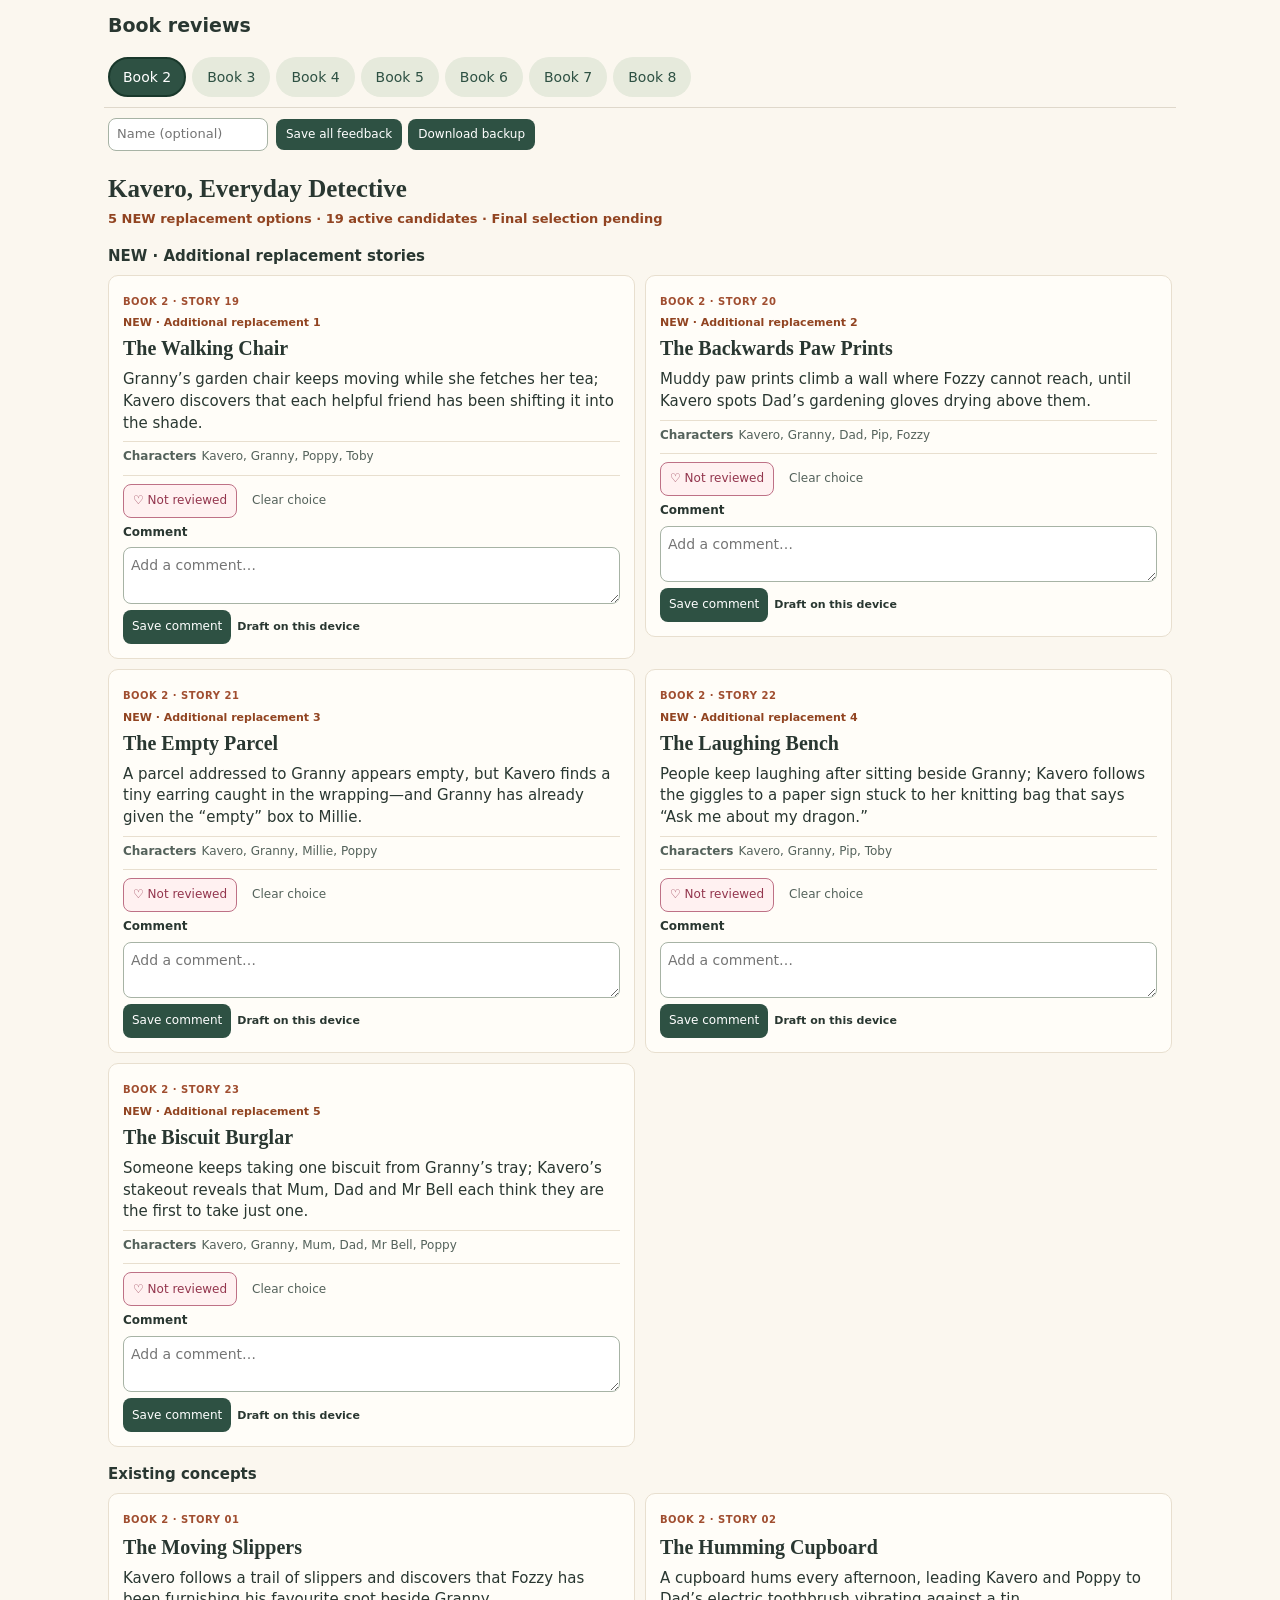
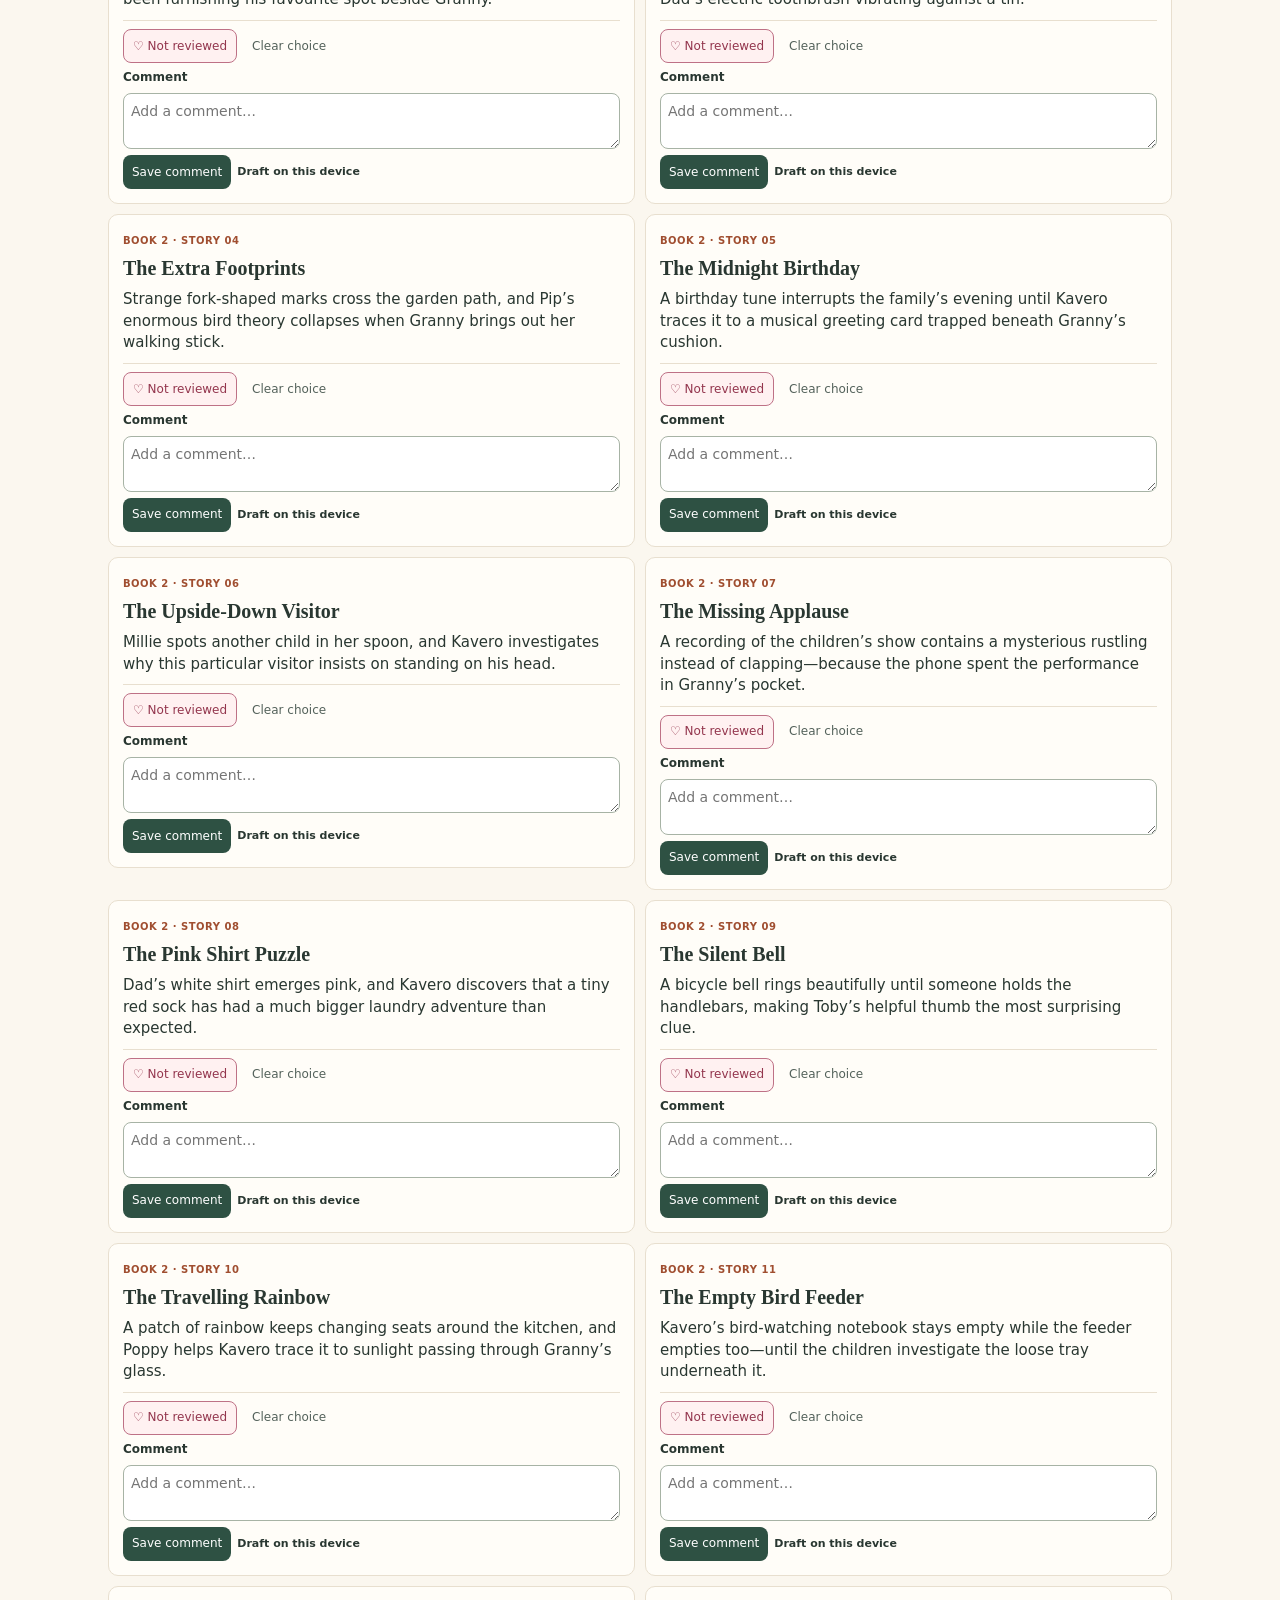
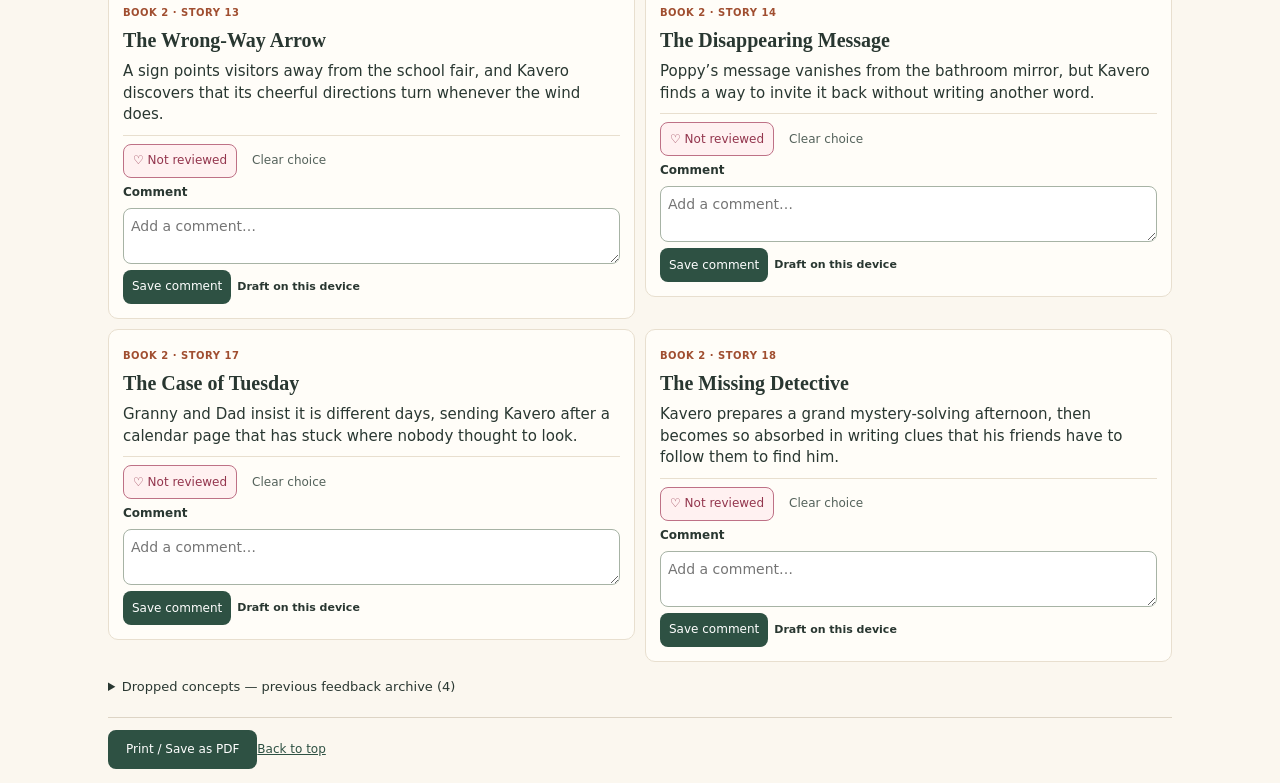
==== commit 3b95dfe6: "Simplify review page with sticky compact book tabs and tighter cards" ====
--- a/index.html
+++ b/index.html
@@ -1,4 +1,4 @@
 <!doctype html><html lang="en"><head><meta charset="utf-8"><meta name="viewport" content="width=device-width,initial-scale=1"><meta name="robots" content="noindex,nofollow"><title>Kavero — Books 2–8 Story Review</title><style>
 :root{color-scheme:light}*{box-sizing:border-box}body{margin:0;background:#fbf7ef;color:#293731;font:17px/1.65 system-ui,sans-serif}main{max-width:1060px;margin:auto;padding:52px 24px}.eyebrow,.number{font-size:12px;font-weight:750;letter-spacing:.12em;color:#a04e30}h1{font-family:Georgia,serif;font-size:clamp(36px,6vw,60px);line-height:1.1;max-width:800px;margin:16px 0 22px}header p{max-width:750px}.meta{display:flex;gap:10px;flex-wrap:wrap;margin:26px 0}.meta span{border:1px solid #d9dccc;padding:5px 12px;border-radius:20px;font-size:14px}.note{background:#eef0e3;border-radius:14px;padding:18px 22px;margin-bottom:30px}.grid{display:grid;grid-template-columns:1fr 1fr;gap:20px}article{padding:26px;background:#fffdf8;border:1px solid #e8dfcf;border-radius:16px}h2{font:700 25px/1.25 Georgia,serif;margin:10px 0}article p{margin:14px 0}.cast{font-size:14px;color:#54625b;border-top:1px solid #e8dfcf;padding-top:12px}.cast strong{display:block}footer{margin-top:34px;border-top:1px solid #ddd4c5;padding-top:24px;font-size:15px}button{background:#2e5143;color:white;border:0;border-radius:8px;padding:11px 18px;font:inherit;cursor:pointer}@media(max-width:680px){.grid{grid-template-columns:1fr}main{padding:30px 18px}}@media print{body{background:white;font-size:11pt}main{padding:0}.grid{display:block}article{break-inside:avoid;margin-bottom:12px}button{display:none}h1{font-size:30pt}}
 
-nav{display:flex;gap:12px;flex-wrap:wrap;margin:24px 0}nav a{padding:8px 14px;border:1px solid #cbd1bd;border-radius:8px;color:#2e5143;text-decoration:none}section.book{scroll-margin-top:20px;margin-top:48px}section.book>h2{font-size:32px}h3{font:700 24px/1.25 Georgia,serif;margin:10px 0}article{break-inside:avoid}.status{color:#914421;font-weight:700}a{color:#2e5143}</style><link rel="stylesheet" href="feedback.css"></head><body><main><header><div class="eyebrow">JINNY SPARKS · STORY CONCEPT REVIEW</div><h1>Kavero’s next adventures</h1><p>Seven collections of warm, funny everyday adventures. Review each story’s title and one-line concept below.</p><div class="meta"><span>Ages 8–10</span><span>Book 2: 19 active · Book 3: 22 active</span><span>Books 4–5: 21 candidates each</span><span>Books 6–8: 20 new concepts each</span><span>About 15,000 words per book</span><span>Small black-and-white chapter doodles planned</span></div></header><div class="book-tabs" role="tablist" aria-label="Review books"><button type="button" role="tab" id="tab-2" aria-controls="book-2" aria-selected="true" data-books="2">Book 2 · Everyday Detective</button><button type="button" role="tab" id="tab-3" aria-controls="book-3" aria-selected="false" data-books="3">Book 3 · Inside-Out Ideas</button><button type="button" role="tab" id="tab-4" aria-controls="book-4" aria-selected="false" data-books="4">Book 4 · Kitchen Capers</button><button type="button" role="tab" id="tab-5" aria-controls="book-5" aria-selected="false" data-books="5">Book 5 · Outdoor Escapades</button><button type="button" role="tab" id="tab-6" aria-controls="book-6" aria-selected="false" data-books="6">Book 6 · Little Laboratory</button><button type="button" role="tab" id="tab-7" aria-controls="book-7" aria-selected="false" data-books="7">Book 7 · School-Day Surprises</button><button type="button" role="tab" id="tab-8" aria-controls="book-8" aria-selected="false" data-books="8">Book 8 · Party Plans</button></div><nav aria-label="Book navigation"><a href="#book-2">Book 2 · Detective</a><a href="#book-3">Book 3 · Inside-Out Ideas</a><a href="book-01.html">Book 1 · Existing plan</a><a href="characters.html">Character library</a></nav><aside class="note"><strong>Awaiting your approval.</strong> Books 2–5 have five NEW replacement options first. Books 6–8 each have 20 fresh concepts in separate tabs. Rejected concepts are archived below their book, with previous feedback preserved. Final book length depends on your selections; these are review candidates, not locked outlines or drafted manuscripts. Please send feedback using the book and story number—for example, “Book 2, Story 04: change.” Use the hearts and comments, wait for the Saved online confirmation. Final drafting approval is recorded separately.</aside><section class="book" id="book-2"><div class="eyebrow">BOOK 2</div><h2>Kavero, Everyday Detective</h2><p class="status">5 NEW replacement options · 19 active candidates · Final selection pending</p><h3>NEW · Additional replacement stories</h3><p>Five fresh options for review. Heart the ones you want to keep; these are candidates, not automatic additions to the final manuscript.</p><div class="grid"><article data-plan-status="replacement"><span class="number">BOOK 2 · STORY 19</span><p class="status">NEW · Additional replacement 1</p><h3>The Walking Chair</h3><p>Granny’s garden chair keeps moving while she fetches her tea; Kavero discovers that each helpful friend has been shifting it into the shade.</p><p class="cast"><strong>Characters</strong>Kavero, Granny, Poppy, Toby</p></article><article data-plan-status="replacement"><span class="number">BOOK 2 · STORY 20</span><p class="status">NEW · Additional replacement 2</p><h3>The Backwards Paw Prints</h3><p>Muddy paw prints climb a wall where Fozzy cannot reach, until Kavero spots Dad’s gardening gloves drying above them.</p><p class="cast"><strong>Characters</strong>Kavero, Granny, Dad, Pip, Fozzy</p></article><article data-plan-status="replacement"><span class="number">BOOK 2 · STORY 21</span><p class="status">NEW · Additional replacement 3</p><h3>The Empty Parcel</h3><p>A parcel addressed to Granny appears empty, but Kavero finds a tiny earring caught in the wrapping—and Granny has already given the “empty” box to Millie.</p><p class="cast"><strong>Characters</strong>Kavero, Granny, Millie, Poppy</p></article><article data-plan-status="replacement"><span class="number">BOOK 2 · STORY 22</span><p class="status">NEW · Additional replacement 4</p><h3>The Laughing Bench</h3><p>People keep laughing after sitting beside Granny; Kavero follows the giggles to a paper sign stuck to her knitting bag that says “Ask me about my dragon.”</p><p class="cast"><strong>Characters</strong>Kavero, Granny, Pip, Toby</p></article><article data-plan-status="replacement"><span class="number">BOOK 2 · STORY 23</span><p class="status">NEW · Additional replacement 5</p><h3>The Biscuit Burglar</h3><p>Someone keeps taking one biscuit from Granny’s tray; Kavero’s stakeout reveals that Mum, Dad and Mr Bell each think they are the first to take just one.</p><p class="cast"><strong>Characters</strong>Kavero, Granny, Mum, Dad, Mr Bell, Poppy</p></article></div><h3>Existing concepts</h3><div class="grid"><article><span class="number">BOOK 2 · STORY 01</span><h3>The Moving Slippers</h3><p>Kavero follows a trail of slippers and discovers that Fozzy has been furnishing his favourite spot beside Granny.</p></article><article><span class="number">BOOK 2 · STORY 02</span><h3>The Humming Cupboard</h3><p>A cupboard hums every afternoon, leading Kavero and Poppy to Dad’s electric toothbrush vibrating against a tin.</p></article><article><span class="number">BOOK 2 · STORY 04</span><h3>The Extra Footprints</h3><p>Strange fork-shaped marks cross the garden path, and Pip’s enormous bird theory collapses when Granny brings out her walking stick.</p></article><article><span class="number">BOOK 2 · STORY 05</span><h3>The Midnight Birthday</h3><p>A birthday tune interrupts the family’s evening until Kavero traces it to a musical greeting card trapped beneath Granny’s cushion.</p></article><article><span class="number">BOOK 2 · STORY 06</span><h3>The Upside-Down Visitor</h3><p>Millie spots another child in her spoon, and Kavero investigates why this particular visitor insists on standing on his head.</p></article><article><span class="number">BOOK 2 · STORY 07</span><h3>The Missing Applause</h3><p>A recording of the children’s show contains a mysterious rustling instead of clapping—because the phone spent the performance in Granny’s pocket.</p></article><article><span class="number">BOOK 2 · STORY 08</span><h3>The Pink Shirt Puzzle</h3><p>Dad’s white shirt emerges pink, and Kavero discovers that a tiny red sock has had a much bigger laundry adventure than expected.</p></article><article><span class="number">BOOK 2 · STORY 09</span><h3>The Silent Bell</h3><p>A bicycle bell rings beautifully until someone holds the handlebars, making Toby’s helpful thumb the most surprising clue.</p></article><article><span class="number">BOOK 2 · STORY 10</span><h3>The Travelling Rainbow</h3><p>A patch of rainbow keeps changing seats around the kitchen, and Poppy helps Kavero trace it to sunlight passing through Granny’s glass.</p></article><article><span class="number">BOOK 2 · STORY 11</span><h3>The Empty Bird Feeder</h3><p>Kavero’s bird-watching notebook stays empty while the feeder empties too—until the children investigate the loose tray underneath it.</p></article><article><span class="number">BOOK 2 · STORY 13</span><h3>The Wrong-Way Arrow</h3><p>A sign points visitors away from the school fair, and Kavero discovers that its cheerful directions turn whenever the wind does.</p></article><article><span class="number">BOOK 2 · STORY 14</span><h3>The Disappearing Message</h3><p>Poppy’s message vanishes from the bathroom mirror, but Kavero finds a way to invite it back without writing another word.</p></article><article><span class="number">BOOK 2 · STORY 17</span><h3>The Case of Tuesday</h3><p>Granny and Dad insist it is different days, sending Kavero after a calendar page that has stuck where nobody thought to look.</p></article><article><span class="number">BOOK 2 · STORY 18</span><h3>The Missing Detective</h3><p>Kavero prepares a grand mystery-solving afternoon, then becomes so absorbed in writing clues that his friends have to follow them to find him.</p></article></div><details class="dropped-archive"><summary>Dropped concepts — previous feedback archive (4)</summary><div class="grid"><article data-plan-status="dropped"><span class="number">BOOK 2 · STORY 03</span><p class="status">Dropped from book plan · Previous feedback retained</p><h3>The Vanishing Puddle</h3><p>Kavero guards a shrinking puddle from an imaginary water thief while Granny wonders whether her washing has the same visitor.</p></article><article data-plan-status="dropped"><span class="number">BOOK 2 · STORY 12</span><p class="status">Dropped from book plan · Previous feedback retained</p><h3>The Squeaking Detective</h3><p>Kavero searches every corner for an irritating squeak before discovering that the noise has been following him inside his own shoe.</p></article><article data-plan-status="dropped"><span class="number">BOOK 2 · STORY 15</span><p class="status">Dropped from book plan · Previous feedback retained</p><h3>The Mysterious Extra Guest</h3><p>Every group photograph contains an unexpected pair of ears, although Miette apparently refuses to join the picture.</p></article><article data-plan-status="dropped"><span class="number">BOOK 2 · STORY 16</span><p class="status">Dropped from book plan · Previous feedback retained</p><h3>The Hollow Snowman</h3><p>The children’s snowman loses his middle before his head, and Kavero discovers the upturned bucket they forgot to remove.</p></article></div></details></section><section class="book" id="book-3"><div class="eyebrow">BOOK 3</div><h2>Kavero’s Inside-Out Ideas</h2><p class="status">5 NEW replacement options · 22 active candidates · Final selection pending</p><h3>NEW · Additional replacement stories</h3><p>Five fresh options for review. Heart the ones you want to keep; these are candidates, not automatic additions to the final manuscript.</p><div class="grid"><article data-plan-status="replacement"><span class="number">BOOK 3 · STORY 19</span><p class="status">NEW · Additional replacement 1</p><h3>The Turn-Taking Boss</h3><p>Kavero gives everyone two minutes to be in charge, but their pretend boat becomes a shop, a rocket and a dentist’s waiting room before Granny can sit down.</p><p class="cast"><strong>Characters</strong>Kavero, Granny, Poppy, Pip</p></article><article data-plan-status="replacement"><span class="number">BOOK 3 · STORY 20</span><p class="status">NEW · Additional replacement 2</p><h3>The Sitting-Down Day</h3><p>Kavero tries to do everything sitting down, until reaching his diary requires more shuffling than a whole morning of walking.</p><p class="cast"><strong>Characters</strong>Kavero, Granny, Toby, Pip</p></article><article data-plan-status="replacement"><span class="number">BOOK 3 · STORY 21</span><p class="status">NEW · Additional replacement 3</p><h3>The Extra-Early Party</h3><p>Kavero starts the party games before the guests arrive to save time, then has to explain why Granny has already won every prize.</p><p class="cast"><strong>Characters</strong>Kavero, Granny, Mum, Poppy, Toby</p></article><article data-plan-status="replacement"><span class="number">BOOK 3 · STORY 22</span><p class="status">NEW · Additional replacement 4</p><h3>The Swap Shop</h3><p>The friends swap jobs for an afternoon, and Kavero discovers that being Poppy means saying “Have you thought this through?” to his own ideas.</p><p class="cast"><strong>Characters</strong>Kavero, Granny, Poppy, Pip</p></article><article data-plan-status="replacement"><span class="number">BOOK 3 · STORY 23</span><p class="status">NEW · Additional replacement 5</p><h3>The Wrong-Sized Day</h3><p>Kavero chooses the biggest tool for every tiny job and the smallest for every big one, leaving Granny watching him tidy a whole table with a doll’s brush.</p><p class="cast"><strong>Characters</strong>Kavero, Granny, Millie, Toby</p></article></div><h3>Existing concepts</h3><div class="grid"><article><span class="number">BOOK 3 · STORY 01</span><h3>The No-Words Afternoon</h3><p>Kavero communicates only through drawings, turning a simple request for a drink into Granny bringing him a watering can.</p></article><article><span class="number">BOOK 3 · STORY 02</span><h3>The Ordinary Things Museum</h3><p>Kavero displays the household’s most fascinating objects, then discovers that his visitors urgently need to use the exhibits.</p></article><article><span class="number">BOOK 3 · STORY 03</span><h3>The Everything Picnic</h3><p>Determined to forget nothing, Kavero packs so much for a picnic that there is nowhere left for anyone to sit.</p></article><article><span class="number">BOOK 3 · STORY 04</span><h3>The Yes Day</h3><p>Kavero agrees to every harmless suggestion until three promises collide and saying one small “not yet” becomes his best idea.</p></article><article><span class="number">BOOK 3 · STORY 05</span><h3>The Inside-Out Outfit</h3><p>Kavero wears his clothes inside out to keep the outside clean, then discovers that his beloved diary pocket has become rather difficult to reach.</p></article><article><span class="number">BOOK 3 · STORY 06</span><h3>The Queue for Nothing</h3><p>Kavero starts a queue before deciding what it is for, and everyone who joins brings a completely different expectation.</p></article><article><span class="number">BOOK 3 · STORY 07</span><h3>The Tiny Holiday</h3><p>Kavero declares a holiday in the hallway, with Granny as his travelling companion and the kitchen becoming a surprisingly distant destination.</p></article><article><span class="number">BOOK 3 · STORY 08</span><h3>The Very Important Nothing</h3><p>Kavero schedules an afternoon of doing absolutely nothing, then exhausts everyone explaining which activities count as something.</p></article><article><span class="number">BOOK 3 · STORY 10</span><h3>The Wrong-Hand Club</h3><p>The friends try familiar tasks with their other hands, producing wobbly drawings and a club register nobody can read.</p></article><article><span class="number">BOOK 3 · STORY 11</span><h3>The Smallest Sports Day</h3><p>Kavero shrinks every sporting event to fit the sitting room, where Granny becomes a surprisingly formidable cotton-ball champion.</p></article><article><span class="number">BOOK 3 · STORY 12</span><h3>The Compliment Shop</h3><p>Kavero opens a shop selling kind words, then discovers that the best compliments cannot be handed out from a ready-made list.</p></article><article><span class="number">BOOK 3 · STORY 13</span><h3>The Instructions Holiday</h3><p>Kavero decides to read the instructions only after playing a new game, leaving everyone convinced they have won by different rules.</p></article><article><span class="number">BOOK 3 · STORY 14</span><h3>The Unbirthday Present</h3><p>Kavero wraps a present before choosing what goes inside, and the increasingly elaborate wrapping becomes Millie’s favourite part.</p></article><article><span class="number">BOOK 3 · STORY 15</span><h3>The Floor Has Names</h3><p>Kavero renames parts of the house as countries, making a short trip to fetch Granny’s glasses require an astonishing number of directions.</p></article><article><span class="number">BOOK 3 · STORY 16</span><h3>The Fastest Slow Walk</h3><p>Kavero challenges his friends to arrive last on a short garden walk, and their attempts to lose reveal everything they usually rush past.</p></article><article><span class="number">BOOK 3 · STORY 17</span><h3>The One-Word Restaurant</h3><p>Kavero’s pretend restaurant allows customers only one word per order, which works beautifully until Granny says “usual.”</p></article><article><span class="number">BOOK 3 · STORY 18</span><h3>The Perfect Ordinary Day</h3><p>Kavero tries to have a day with no unusual ideas, but his friends keep asking what he would do—and ordinary becomes an adventure anyway.</p></article></div><details class="dropped-archive"><summary>Dropped concepts — previous feedback archive (1)</summary><div class="grid"><article data-plan-status="dropped"><span class="number">BOOK 3 · STORY 09</span><p class="status">Dropped from book plan · Previous feedback retained</p><h3>The Borrowed Birthday</h3><p>Kavero gives an ordinary Thursday a birthday party, but choosing what a day would like as a present proves unexpectedly difficult.</p></article></div></details></section><section class="book" id="book-4"><div class="eyebrow">BOOK 4</div><h2>Kavero’s Kitchen Capers</h2><p>Big questions, small snacks, and a wonderfully messy kitchen: funny adventures in cooking, serving, and sharing, with adults handling heat and sharp tools.</p><p class="status">5 NEW replacement options · 21 active candidates · Final selection pending</p><h3>NEW · Additional replacement stories</h3><p>Five fresh options for review. Heart the ones you want to keep; these are candidates, not automatic additions to the final manuscript.</p><div class="grid"><article data-plan-status="replacement"><span class="number">BOOK 4 · STORY 17</span><p class="status">NEW · Additional replacement 1</p><h3>The Rolling Lunch</h3><p>Kavero decides every part of lunch should be round, but wrapping a round sandwich turns out to be easier than persuading it to stay on his plate.</p><p class="cast"><strong>Characters</strong>Kavero, Granny, Poppy, Pip</p></article><article data-plan-status="replacement"><span class="number">BOOK 4 · STORY 18</span><p class="status">NEW · Additional replacement 2</p><h3>The Secret Taste Test</h3><p>Kavero organises a mystery fruit tasting, but Pip gives away every answer by shouting the fruit’s colour before Granny takes a bite.</p><p class="cast"><strong>Characters</strong>Kavero, Granny, Pip, Toby</p></article><article data-plan-status="replacement"><span class="number">BOOK 4 · STORY 19</span><p class="status">NEW · Additional replacement 3</p><h3>The Potato Guest List</h3><p>Kavero and Millie give every potato a name before Mum cooks, then spend dinner politely asking whether anyone would like more Harold.</p><p class="cast"><strong>Characters</strong>Kavero, Granny, Mum, Millie, Poppy</p></article><article data-plan-status="replacement"><span class="number">BOOK 4 · STORY 20</span><p class="status">NEW · Additional replacement 4</p><h3>The Jelly Wobble Show</h3><p>Kavero makes a grand speech to introduce Granny’s jelly, but its wobbling entrance gets more applause than anything he has rehearsed.</p><p class="cast"><strong>Characters</strong>Kavero, Granny, Dad, Poppy, Toby</p></article><article data-plan-status="replacement"><span class="number">BOOK 4 · STORY 21</span><p class="status">NEW · Additional replacement 5</p><h3>The Never-Ending Menu</h3><p>Kavero keeps adding choices to his sandwich menu until Granny orders “whatever is ready”—and discovers nothing is.</p><p class="cast"><strong>Characters</strong>Kavero, Granny, Pip, Toby</p></article></div><h3>Existing concepts</h3><div class="grid"><article><span class="number">BOOK 4 · STORY 01</span><h3>The Sandwich That Slid</h3><p>Kavero stacks everyone’s favourite fillings into one sandwich, but Granny needs a plate big enough to catch lunch as it escapes sideways.</p></article><article><span class="number">BOOK 4 · STORY 02</span><h3>The Recipe Without Numbers</h3><p>Granny’s “a little” and “some” send Kavero searching for the measuring cup her hands seem to have swallowed.</p></article><article><span class="number">BOOK 4 · STORY 03</span><h3>The Very Fancy Lunch</h3><p>Kavero serves tiny restaurant portions with enormous descriptions, until Dad politely asks when lunch will begin.</p></article><article><span class="number">BOOK 4 · STORY 04</span><h3>The Pancake Portrait</h3><p>With Mum cooking, the friends design pancake faces—but each face looks more like somebody else when it lands on the plate.</p></article><article><span class="number">BOOK 4 · STORY 05</span><h3>The Great Pea Escape</h3><p>Kavero tries to arrange a perfectly neat dinner while his peas keep rolling into Granny’s potatoes.</p></article><article><span class="number">BOOK 4 · STORY 06</span><h3>The Toast Appointment</h3><p>Kavero prepares an elaborate breakfast timetable, then discovers that warm toast refuses to stay warm while everyone finds a seat.</p></article><article><span class="number">BOOK 4 · STORY 07</span><h3>The Lopsided Cake</h3><p>A cake leans to one side, so Kavero and Granny decorate it as a hill—and Pip insists that every hill needs a picnic.</p></article><article><span class="number">BOOK 4 · STORY 08</span><h3>The Alphabet Soup Lunch</h3><p>Kavero wants to serve everyone’s name in alphabet soup, but the letter everyone needs is hiding in somebody else’s bowl.</p></article><article><span class="number">BOOK 4 · STORY 09</span><h3>The Crunchy Music Club</h3><p>The friends make a snack-time orchestra with crunchy foods, only to discover that their instruments disappear during rehearsals.</p></article><article><span class="number">BOOK 4 · STORY 10</span><h3>The Great Banana Vote</h3><p>Kavero lets the family vote on what to make with ripe bananas, and Granny has to remind the committee that the bananas are still waiting.</p></article><article><span class="number">BOOK 4 · STORY 11</span><h3>The Picnic in Cups</h3><p>Kavero serves an entire little picnic in cups, then discovers that a sandwich does not enjoy being folded quite that much.</p></article><article><span class="number">BOOK 4 · STORY 12</span><h3>The Biscuit Shapes Parade</h3><p>Millie names every biscuit shape before baking, and Kavero must explain why her tiny rabbit has spread into an enormous cloud.</p></article><article><span class="number">BOOK 4 · STORY 13</span><h3>The Two-Sided Pizza</h3><p>Kavero and Poppy divide a pizza into favourite-topping territories, but the cheese refuses to respect their carefully drawn border.</p></article><article><span class="number">BOOK 4 · STORY 14</span><h3>The Invisible Table</h3><p>Kavero decorates the dinner table so thoroughly that Granny can find the flowers, the ribbons, and the name cards—but nowhere for dinner.</p></article><article><span class="number">BOOK 4 · STORY 15</span><h3>The Ice-Lolly Queue</h3><p>Kavero checks the freezer every few minutes, while Granny helps him discover that the hardest ingredient in ice lollies is waiting.</p></article><article><span class="number">BOOK 4 · STORY 16</span><h3>The Thank-You Supper</h3><p>Kavero plans a supper to thank Granny, then has to find her a special guest’s job that does not involve helping him make it.</p></article></div></section><section class="book" id="book-5"><div class="eyebrow">BOOK 5</div><h2>Kavero’s Outdoor Escapades</h2><p>Small adventures in the garden, park, and neighbourhood: Kavero explores with Granny and his friends, discovering how much there is to notice close to home.</p><p class="status">5 NEW replacement options · 21 active candidates · Final selection pending</p><h3>NEW · Additional replacement stories</h3><p>Five fresh options for review. Heart the ones you want to keep; these are candidates, not automatic additions to the final manuscript.</p><div class="grid"><article data-plan-status="replacement"><span class="number">BOOK 5 · STORY 17</span><p class="status">NEW · Additional replacement 1</p><h3>The Snail Grandstand</h3><p>The friends build seats to watch a snail cross the path, but while they argue about the best view, their star quietly leaves in the other direction.</p><p class="cast"><strong>Characters</strong>Kavero, Granny, Poppy, Pip</p></article><article data-plan-status="replacement"><span class="number">BOOK 5 · STORY 18</span><p class="status">NEW · Additional replacement 2</p><h3>The Worm Roadblock</h3><p>Kavero pauses their garden game for a worm crossing the path, and Pip announces traffic updates while Granny patiently waits with the ball.</p><p class="cast"><strong>Characters</strong>Kavero, Granny, Pip, Toby</p></article><article data-plan-status="replacement"><span class="number">BOOK 5 · STORY 19</span><p class="status">NEW · Additional replacement 3</p><h3>The Very Short Safari</h3><p>Kavero promises to show Millie amazing wildlife, but she is most impressed by a pigeon having a bath in a plant saucer.</p><p class="cast"><strong>Characters</strong>Kavero, Granny, Millie, Poppy</p></article><article data-plan-status="replacement"><span class="number">BOOK 5 · STORY 20</span><p class="status">NEW · Additional replacement 4</p><h3>The Daisy Detective Club</h3><p>Kavero searches for a four-leaf clover while Pip counts every leaf on every plant, until Granny gently points out that his best discovery is a daisy.</p><p class="cast"><strong>Characters</strong>Kavero, Granny, Pip, Toby</p></article><article data-plan-status="replacement"><span class="number">BOOK 5 · STORY 21</span><p class="status">NEW · Additional replacement 5</p><h3>The Pebble Portrait</h3><p>Kavero makes a portrait of Granny with loose garden pebbles, but every friend who adds a feature insists it looks exactly like somebody else.</p><p class="cast"><strong>Characters</strong>Kavero, Granny, Poppy, Toby</p></article></div><h3>Existing concepts</h3><div class="grid"><article><span class="number">BOOK 5 · STORY 01</span><h3>The Map Forgot Us</h3><p>Kavero’s map includes every interesting landmark but nowhere to begin, so Granny asks him to draw the very important spot under their shoes.</p></article><article><span class="number">BOOK 5 · STORY 02</span><h3>The Perfect Picnic Spot</h3><p>Everyone wants something different from the perfect picnic spot, and Granny would mainly like to sit down before lunch becomes dinner.</p></article><article><span class="number">BOOK 5 · STORY 03</span><h3>The Smallest Expedition</h3><p>Kavero packs for a grand adventure across the garden, while Millie keeps finding reasons to stop after three steps.</p></article><article><span class="number">BOOK 5 · STORY 04</span><h3>The Puddle Path</h3><p>Kavero plans a walk that avoids every puddle, but his dry route keeps bringing the friends back to Granny’s front gate.</p></article><article><span class="number">BOOK 5 · STORY 05</span><h3>The Pocketful of Outdoors</h3><p>Kavero wants to take a little of the park home, until Granny helps him choose drawings and memories instead of stuffing his pockets with everything.</p></article><article><span class="number">BOOK 5 · STORY 06</span><h3>The Cloud Appointment</h3><p>The friends arrange to show Granny a cloud shaped like a rabbit, but their rabbit becomes a teapot before she arrives.</p></article><article><span class="number">BOOK 5 · STORY 07</span><h3>The Windy Hat Walk</h3><p>Kavero spends a breezy walk holding his hat with both hands, leaving Granny to ask how he plans to point at all his discoveries.</p></article><article><span class="number">BOOK 5 · STORY 08</span><h3>The Backwards Binoculars</h3><p>Millie looks through binoculars the wrong way round and declares that their tiny garden has become an enormous country.</p></article><article><span class="number">BOOK 5 · STORY 09</span><h3>The Leaf Fashion Show</h3><p>Kavero and his friends arrange fallen leaves into imaginary outfits, but a breeze rearranges the entire collection just before Granny’s judging begins.</p></article><article><span class="number">BOOK 5 · STORY 10</span><h3>The Bench-to-Bench Adventure</h3><p>Granny chooses a walk with plenty of sitting stops, and Kavero gives each bench a different pretend destination.</p></article><article><span class="number">BOOK 5 · STORY 11</span><h3>The Quietest Garden Visit</h3><p>Kavero promises a quiet morning watching birds, but communicating his excitement without shouting turns out to require his whole body.</p></article><article><span class="number">BOOK 5 · STORY 12</span><h3>The Enormous Small Hill</h3><p>Pip describes a grassy slope as a mountain, and Kavero’s expedition discovers that Granny has reached the summit carrying their snacks.</p></article><article><span class="number">BOOK 5 · STORY 13</span><h3>The Long Shadow Parade</h3><p>On an afternoon walk, the children stretch their shadows across the path and try to fit their enormous pretend selves around Granny’s ordinary-sized feet.</p></article><article><span class="number">BOOK 5 · STORY 14</span><h3>The Garden Welcome Party</h3><p>Kavero prepares a welcome party for a newly planted sapling, then learns that his guest needs space, water, and fewer decorations.</p></article><article><span class="number">BOOK 5 · STORY 15</span><h3>The Walk With No List</h3><p>When Kavero leaves his outing checklist at home, Poppy suggests choosing one thing at a time—and an unplanned stop becomes everyone’s favourite.</p></article><article><span class="number">BOOK 5 · STORY 16</span><h3>The Grand Outdoor Report</h3><p>Kavero invites the family to hear his report of the neighbourhood, but Granny’s favourite discoveries are the funny little moments he forgot to put on his map.</p></article></div></section><section class="book" id="book-6"><div class="eyebrow">NEW · BOOK 6</div><h2>Kavero’s Little Laboratory</h2><p>Small, supervised experiments with everyday objects: Kavero makes bold predictions, gets funny surprises, and tries again. These are stories, not step-by-step experiment instructions.</p><p class="status">20 new concepts · Proposed theme and stories awaiting review</p><div class="grid"><article data-plan-status="new-book"><span class="number">BOOK 6 · STORY 01</span><h3>The Ice-Cube Overcoat</h3><p>Kavero dresses an ice cube in a tiny woolly coat to keep it warm, then has to explain to Granny why the undressed cube melted first.</p><p class="cast"><strong>Characters</strong>Kavero, Granny</p></article><article data-plan-status="new-book"><span class="number">BOOK 6 · STORY 02</span><h3>The Bubble Blame Game</h3><p>Pip blames the wind, his nose and Tuesday for bursting bubbles, until Kavero notices that his dry finger pops every bubble he tries to catch.</p><p class="cast"><strong>Characters</strong>Kavero, Granny, Pip</p></article><article data-plan-status="new-book"><span class="number">BOOK 6 · STORY 03</span><h3>The Pepper Traffic Jam</h3><p>Floating pepper rushes away from a soapy finger, and Kavero appoints Granny traffic officer while he tries to work out where it can possibly park.</p><p class="cast"><strong>Characters</strong>Kavero, Granny</p></article><article data-plan-status="new-book"><span class="number">BOOK 6 · STORY 04</span><h3>The Balloon Hair Salon</h3><p>A rubbed balloon lifts Kavero’s curls, but his new salon loses its only customer when Granny decides her hair is exciting enough already.</p><p class="cast"><strong>Characters</strong>Kavero, Granny</p></article><article data-plan-status="new-book"><span class="number">BOOK 6 · STORY 05</span><h3>The Raisin Swimming Club</h3><p>Raisins bob up and down in sparkling water, leaving Kavero trying to award a swimming medal to a contestant that refuses to finish.</p><p class="cast"><strong>Characters</strong>Kavero, Granny</p></article><article data-plan-status="new-book"><span class="number">BOOK 6 · STORY 06</span><h3>The Penny Passengers</h3><p>Kavero’s foil boat sinks under its tiny passengers; Poppy suggests a wider boat while Pip proposes giving the pennies swimming lessons.</p><p class="cast"><strong>Characters</strong>Kavero, Granny, Poppy, Pip</p></article><article data-plan-status="new-book"><span class="number">BOOK 6 · STORY 07</span><h3>The Paper Bridge Queue</h3><p>A flat paper bridge sags under a toy car, but folding it changes everything—except Pip’s insistence that the car needs a smaller lunch.</p><p class="cast"><strong>Characters</strong>Kavero, Granny, Pip</p></article><article data-plan-status="new-book"><span class="number">BOOK 6 · STORY 08</span><h3>The Hungry Paper Towel</h3><p>Water creeps up a paper towel, and Kavero wonders whether Granny’s kitchen roll has been drinking without permission.</p><p class="cast"><strong>Characters</strong>Kavero, Granny</p></article><article data-plan-status="new-book"><span class="number">BOOK 6 · STORY 09</span><h3>The Magnet Job Interview</h3><p>Kavero interviews a magnet for a tidying job, only to discover it picks up paper clips beautifully and ignores almost everything else.</p><p class="cast"><strong>Characters</strong>Kavero, Granny</p></article><article data-plan-status="new-book"><span class="number">BOOK 6 · STORY 10</span><h3>The Spinning Egg Audition</h3><p>Granny gives Kavero a raw egg and a hard-boiled one to compare, and his spinning contest becomes a search for which contestant has a wobbly inside.</p><p class="cast"><strong>Characters</strong>Kavero, Granny</p></article><article data-plan-status="new-book"><span class="number">BOOK 6 · STORY 11</span><h3>The Orange Life Jacket</h3><p>An orange floats with its peel on but sinks when peeled, spoiling Pip’s theory that swimmers should always take their coats off.</p><p class="cast"><strong>Characters</strong>Kavero, Granny, Pip</p></article><article data-plan-status="new-book"><span class="number">BOOK 6 · STORY 12</span><h3>The Missing Sugar</h3><p>Sugar vanishes into Granny’s tea, and Kavero investigates a disappearance that Granny insists she can still taste.</p><p class="cast"><strong>Characters</strong>Kavero, Granny</p></article><article data-plan-status="new-book"><span class="number">BOOK 6 · STORY 13</span><h3>The Spoon Orchestra</h3><p>Tapping glasses with different amounts of water gives Kavero different notes, but Granny keeps drinking the tune.</p><p class="cast"><strong>Characters</strong>Kavero, Granny</p></article><article data-plan-status="new-book"><span class="number">BOOK 6 · STORY 14</span><h3>The Stubborn Water Drop</h3><p>Kavero tries to persuade a water drop to spread across waxed paper, while Pip names the little bead and asks whether it can stay for lunch.</p><p class="cast"><strong>Characters</strong>Kavero, Granny, Pip</p></article><article data-plan-status="new-book"><span class="number">BOOK 6 · STORY 15</span><h3>The Paper Helicopter Landing</h3><p>Two folded paper spinners fall differently, and Kavero’s carefully marked landing pad remains the one place neither chooses to visit.</p><p class="cast"><strong>Characters</strong>Kavero, Granny</p></article><article data-plan-status="new-book"><span class="number">BOOK 6 · STORY 16</span><h3>The Biscuit Sound Test</h3><p>Kavero discovers his own crunch sounds louder with his ears covered, then struggles to explain the experiment while Granny waits for him to finish chewing.</p><p class="cast"><strong>Characters</strong>Kavero, Granny</p></article><article data-plan-status="new-book"><span class="number">BOOK 6 · STORY 17</span><h3>The Upside-Down Seed</h3><p>Kavero plants a bean upside down to confuse it, but its root grows down anyway and Granny declares the bean an excellent listener.</p><p class="cast"><strong>Characters</strong>Kavero, Granny</p></article><article data-plan-status="new-book"><span class="number">BOOK 6 · STORY 18</span><h3>The Shadow Puppet Giant</h3><p>Moving a paper puppet nearer a torch makes its shadow enormous, and Toby worries their tiny theatre will need a much bigger door.</p><p class="cast"><strong>Characters</strong>Kavero, Granny, Toby</p></article><article data-plan-status="new-book"><span class="number">BOOK 6 · STORY 19</span><h3>The Paper Flower Surprise</h3><p>Folded paper petals open on water, but Kavero’s grand introduction lasts so long that Granny’s flower finishes blooming before he gets to its name.</p><p class="cast"><strong>Characters</strong>Kavero, Granny</p></article><article data-plan-status="new-book"><span class="number">BOOK 6 · STORY 20</span><h3>The Bendy Pencil</h3><p>A pencil looks bent in a glass of water, and Kavero keeps pulling it out to inspect it while Pip congratulates him on another successful repair.</p><p class="cast"><strong>Characters</strong>Kavero, Granny, Pip</p></article></div></section><section class="book" id="book-7"><div class="eyebrow">NEW · BOOK 7</div><h2>Kavero’s School-Day Surprises</h2><p>Classroom projects, playground misunderstandings and small school responsibilities become warm comic adventures. Ms Reed guides without humiliation; Granny helps with preparations and hears the surprising results.</p><p class="status">20 new concepts · Proposed theme and stories awaiting review</p><div class="grid"><article data-plan-status="new-book"><span class="number">BOOK 7 · STORY 01</span><h3>The Show-and-Tell Pocket</h3><p>Kavero forgets his show-and-tell object, then discovers that the contents of his pockets need more explaining than the object ever did.</p><p class="cast"><strong>Characters</strong>Kavero, Granny, Ms Reed</p></article><article data-plan-status="new-book"><span class="number">BOOK 7 · STORY 02</span><h3>The Very Long Question</h3><p>Asked to bring one question to class, Kavero joins six with “and,” leaving Ms Reed deciding where the first answer should begin.</p><p class="cast"><strong>Characters</strong>Kavero, Granny, Ms Reed</p></article><article data-plan-status="new-book"><span class="number">BOOK 7 · STORY 03</span><h3>The Library Whisper</h3><p>Pip’s enormous whisper carries across the library, so Kavero demonstrates a quieter one that nobody can hear—including Pip.</p><p class="cast"><strong>Characters</strong>Kavero, Granny, Pip, Ms Reed</p></article><article data-plan-status="new-book"><span class="number">BOOK 7 · STORY 04</span><h3>The Plant Monitor</h3><p>Kavero writes a daily report on the classroom plant, and his greatest challenge is making “still a plant” sound like breaking news.</p><p class="cast"><strong>Characters</strong>Kavero, Granny, Ms Reed</p></article><article data-plan-status="new-book"><span class="number">BOOK 7 · STORY 05</span><h3>The Class Photo Gap</h3><p>Kavero saves a space in the class photograph for an absent friend, inspiring the class to hold up their friend’s drawing in the gap.</p><p class="cast"><strong>Characters</strong>Kavero, Granny, Ms Reed</p></article><article data-plan-status="new-book"><span class="number">BOOK 7 · STORY 06</span><h3>The Lost-Property Parade</h3><p>Helping sort lost property, Kavero models three scarves and a tiny hat to find their owners, then cannot remember which scarf belongs to him.</p><p class="cast"><strong>Characters</strong>Kavero, Granny, Ms Reed</p></article><article data-plan-status="new-book"><span class="number">BOOK 7 · STORY 07</span><h3>The Silent Line Leader</h3><p>Kavero leads the class with elaborate hand signals, but the queue keeps stopping because everyone thinks he is starting a new game.</p><p class="cast"><strong>Characters</strong>Kavero, Granny, Ms Reed</p></article><article data-plan-status="new-book"><span class="number">BOOK 7 · STORY 08</span><h3>The Giant Group Poster</h3><p>Each friend draws a different part of their poster without comparing sizes, leaving a tiny town populated by one enormous duck.</p><p class="cast"><strong>Characters</strong>Kavero, Granny, Ms Reed</p></article><article data-plan-status="new-book"><span class="number">BOOK 7 · STORY 09</span><h3>The Pencil-Case Concert</h3><p>A rattling pencil case interrupts Kavero’s quiet reading, and every attempt to remove the noisy object starts a louder performance.</p><p class="cast"><strong>Characters</strong>Kavero, Granny, Ms Reed</p></article><article data-plan-status="new-book"><span class="number">BOOK 7 · STORY 10</span><h3>The Almost-Finished Story</h3><p>Kavero writes “The End” to finish his class story, then adds so many last-minute adventures that the ending needs its own page.</p><p class="cast"><strong>Characters</strong>Kavero, Granny, Ms Reed</p></article><article data-plan-status="new-book"><span class="number">BOOK 7 · STORY 11</span><h3>The Classroom Tour</h3><p>Showing a new pupil around, Kavero explains the best puddle and the squeaky step but forgets to point out their classroom.</p><p class="cast"><strong>Characters</strong>Kavero, Granny, Ms Reed</p></article><article data-plan-status="new-book"><span class="number">BOOK 7 · STORY 12</span><h3>The Backstage Tree</h3><p>Cast as a tree in the school play, Kavero prepares excellent leaves with Granny but must learn when a helpful tree should stop giving the actors directions.</p><p class="cast"><strong>Characters</strong>Kavero, Granny, Ms Reed</p></article><article data-plan-status="new-book"><span class="number">BOOK 7 · STORY 13</span><h3>The Desk Treasure Map</h3><p>Kavero maps his cluttered desk to find things faster, then has to ask Toby to help find the map.</p><p class="cast"><strong>Characters</strong>Kavero, Granny, Toby, Ms Reed</p></article><article data-plan-status="new-book"><span class="number">BOOK 7 · STORY 14</span><h3>The Weather Reporter</h3><p>Kavero’s school weather announcement lists every possible forecast, and Poppy suggests starting by looking out of the window.</p><p class="cast"><strong>Characters</strong>Kavero, Granny, Poppy, Ms Reed</p></article><article data-plan-status="new-book"><span class="number">BOOK 7 · STORY 15</span><h3>The Partner Drawing</h3><p>Toby describes a picture while Kavero draws without seeing it, producing a remarkably cheerful elephant where a watering can should be.</p><p class="cast"><strong>Characters</strong>Kavero, Granny, Toby, Ms Reed</p></article><article data-plan-status="new-book"><span class="number">BOOK 7 · STORY 16</span><h3>The Question Box</h3><p>Kavero volunteers to collect anonymous class questions, but everyone recognises the six that begin “What if my puppy…”</p><p class="cast"><strong>Characters</strong>Kavero, Granny, Ms Reed</p></article><article data-plan-status="new-book"><span class="number">BOOK 7 · STORY 17</span><h3>The Reading Relay</h3><p>The friends take turns reading a funny scene aloud, and Pip gives the same enormous voice to the giant, the mouse and the narrator.</p><p class="cast"><strong>Characters</strong>Kavero, Granny, Pip, Ms Reed</p></article><article data-plan-status="new-book"><span class="number">BOOK 7 · STORY 18</span><h3>The Thank-You Banner</h3><p>Kavero makes a banner for the school caretaker, but his explanation of every helpful deed stretches beyond the paper and halfway across Granny’s floor.</p><p class="cast"><strong>Characters</strong>Kavero, Granny, Ms Reed</p></article><article data-plan-status="new-book"><span class="number">BOOK 7 · STORY 19</span><h3>The Tidy Tray Trouble</h3><p>Kavero sorts shared classroom supplies by colour, leaving Poppy hunting through five trays for five differently coloured pencils.</p><p class="cast"><strong>Characters</strong>Kavero, Granny, Poppy, Ms Reed</p></article><article data-plan-status="new-book"><span class="number">BOOK 7 · STORY 20</span><h3>The Best Part Report</h3><p>Asked to write his favourite part of the school trip, Kavero chooses the bus conversation with Toby—and Granny helps him see why that counts too.</p><p class="cast"><strong>Characters</strong>Kavero, Granny, Toby, Ms Reed</p></article></div></section><section class="book" id="book-8"><div class="eyebrow">NEW · BOOK 8</div><h2>Kavero’s Party Plans</h2><p>Invitations, games, performances and little celebrations: Kavero tries to make everyone happy, while Granny helps him leave room for the guests to have ideas of their own.</p><p class="status">20 new concepts · Proposed theme and stories awaiting review</p><div class="grid"><article data-plan-status="new-book"><span class="number">BOOK 8 · STORY 01</span><h3>The Invitation Puzzle</h3><p>Kavero draws party invitations without words, and Toby arrives with a pillow because the birthday cake looked like a bed.</p><p class="cast"><strong>Characters</strong>Kavero, Granny, Toby</p></article><article data-plan-status="new-book"><span class="number">BOOK 8 · STORY 02</span><h3>The Doorbell Committee</h3><p>Everyone wants to welcome the first guest, leaving Granny to welcome the next five while the children rehearse their greeting.</p><p class="cast"><strong>Characters</strong>Kavero, Granny</p></article><article data-plan-status="new-book"><span class="number">BOOK 8 · STORY 03</span><h3>The Balloon Name Tags</h3><p>Kavero gives each guest a name balloon, but the balloons drift between chairs and Dad spends lunch answering to Poppy.</p><p class="cast"><strong>Characters</strong>Kavero, Granny, Poppy, Dad</p></article><article data-plan-status="new-book"><span class="number">BOOK 8 · STORY 04</span><h3>The Musical Cushion</h3><p>There is one cushion for every player in Kavero’s friendly music game, yet Fozzy keeps choosing the one Kavero is about to sit on.</p><p class="cast"><strong>Characters</strong>Kavero, Granny, Fozzy</p></article><article data-plan-status="new-book"><span class="number">BOOK 8 · STORY 05</span><h3>The Treasure Map Mix-Up</h3><p>Kavero draws a treasure map from his own viewpoint, sending his friends to the wrong side of every landmark until Granny turns it around.</p><p class="cast"><strong>Characters</strong>Kavero, Granny</p></article><article data-plan-status="new-book"><span class="number">BOOK 8 · STORY 06</span><h3>The Endless Welcome Speech</h3><p>Kavero thanks everyone for coming, then thanks everyone for listening, while Pip wonders whether they should applaud to make him stop or keep him going.</p><p class="cast"><strong>Characters</strong>Kavero, Granny, Pip</p></article><article data-plan-status="new-book"><span class="number">BOOK 8 · STORY 07</span><h3>The Fancy-Dress Label</h3><p>Nobody recognises Kavero’s homemade costume, so he adds helpful labels until Granny can no longer see what he is dressed as.</p><p class="cast"><strong>Characters</strong>Kavero, Granny</p></article><article data-plan-status="new-book"><span class="number">BOOK 8 · STORY 08</span><h3>The Magic-Wand Substitute</h3><p>Kavero loses his pretend magic wand before his show, and Granny’s wooden spoon becomes a much funnier replacement when Pip expects it to produce soup.</p><p class="cast"><strong>Characters</strong>Kavero, Granny, Pip</p></article><article data-plan-status="new-book"><span class="number">BOOK 8 · STORY 09</span><h3>The Pass-the-Parcel Pause</h3><p>The music stops on Granny, but she is so busy cheering for everyone else that the parcel completes another lap before she notices.</p><p class="cast"><strong>Characters</strong>Kavero, Granny</p></article><article data-plan-status="new-book"><span class="number">BOOK 8 · STORY 10</span><h3>The Birthday Chair</h3><p>Kavero decorates a special chair for Mum, then has to remove half the decorations so the guest of honour can actually use it.</p><p class="cast"><strong>Characters</strong>Kavero, Granny, Mum</p></article><article data-plan-status="new-book"><span class="number">BOOK 8 · STORY 11</span><h3>The Smallest Parade</h3><p>Millie wants a parade without a long walk, so Kavero leads a grand procession around Granny’s armchair and announces every lap as a new destination.</p><p class="cast"><strong>Characters</strong>Kavero, Granny, Millie</p></article><article data-plan-status="new-book"><span class="number">BOOK 8 · STORY 12</span><h3>The Guessing Jar</h3><p>Kavero carefully counts every button for a guessing game, then adds one beautiful button and forgets whether he counted that one already.</p><p class="cast"><strong>Characters</strong>Kavero, Granny</p></article><article data-plan-status="new-book"><span class="number">BOOK 8 · STORY 13</span><h3>The Two-Person Dragon</h3><p>Kavero and Toby make a two-person costume, but their dragon keeps walking towards two different party games.</p><p class="cast"><strong>Characters</strong>Kavero, Granny, Toby</p></article><article data-plan-status="new-book"><span class="number">BOOK 8 · STORY 14</span><h3>The Party Photographer</h3><p>Kavero arranges perfect photographs while Granny catches the funny faces between poses, and everyone prefers her pictures.</p><p class="cast"><strong>Characters</strong>Kavero, Granny</p></article><article data-plan-status="new-book"><span class="number">BOOK 8 · STORY 15</span><h3>The Guest of Honour</h3><p>Kavero organises a thank-you party for Mr Bell, who arrives ready to fix the decorations and has to be persuaded to put his toolbox down.</p><p class="cast"><strong>Characters</strong>Kavero, Granny, Mr Bell</p></article><article data-plan-status="new-book"><span class="number">BOOK 8 · STORY 16</span><h3>The Rainy Garden Party</h3><p>Rain sends Kavero’s garden party indoors, where a pretend picnic beneath the dining table becomes more popular than his original plan.</p><p class="cast"><strong>Characters</strong>Kavero, Granny</p></article><article data-plan-status="new-book"><span class="number">BOOK 8 · STORY 17</span><h3>The Applause Rehearsal</h3><p>Pip teaches everyone a spectacular cheer for Granny’s entrance, but they practise so enthusiastically that she comes in early to see what she has missed.</p><p class="cast"><strong>Characters</strong>Kavero, Granny, Pip</p></article><article data-plan-status="new-book"><span class="number">BOOK 8 · STORY 18</span><h3>The Party Bag Puzzle</h3><p>Kavero makes every party bag exactly the same, until Millie asks to swap her puzzle for the drawing Poppy would rather give away.</p><p class="cast"><strong>Characters</strong>Kavero, Granny, Poppy, Millie</p></article><article data-plan-status="new-book"><span class="number">BOOK 8 · STORY 19</span><h3>The Last Game Vote</h3><p>The guests vote for one final game, and Kavero discovers that everyone’s favourite is the silly waiting game they invented while he counted.</p><p class="cast"><strong>Characters</strong>Kavero, Granny</p></article><article data-plan-status="new-book"><span class="number">BOOK 8 · STORY 20</span><h3>The Morning-After Celebration</h3><p>Tidying the party with Granny, Kavero finds a forgotten paper crown and declares her Queen of Finding Things Under Chairs.</p><p class="cast"><strong>Characters</strong>Kavero, Granny</p></article></div></section><footer><button onclick="window.print()">Print / Save as PDF</button><p>Story proposal review · No manuscripts included · Updated 7 September 2026</p><a href="#">Back to top</a></footer></main><script src="feedback.js?v=books678" defer></script><script src="feedback-submit.js?v=autosave1" defer></script><script src="book-tabs.js?v=books678" defer></script></body></html>+nav{display:flex;gap:12px;flex-wrap:wrap;margin:24px 0}nav a{padding:8px 14px;border:1px solid #cbd1bd;border-radius:8px;color:#2e5143;text-decoration:none}section.book{scroll-margin-top:20px;margin-top:48px}section.book>h2{font-size:32px}h3{font:700 24px/1.25 Georgia,serif;margin:10px 0}article{break-inside:avoid}.status{color:#914421;font-weight:700}a{color:#2e5143}</style><link rel="stylesheet" href="feedback.css?v=compact1"></head><body><main><header><h1>Book reviews</h1></header><div class="book-tabs" role="tablist" aria-label="Review books"><button type="button" role="tab" id="tab-2" aria-controls="book-2" aria-selected="true" data-books="2">Book 2</button><button type="button" role="tab" id="tab-3" aria-controls="book-3" aria-selected="false" data-books="3">Book 3</button><button type="button" role="tab" id="tab-4" aria-controls="book-4" aria-selected="false" data-books="4">Book 4</button><button type="button" role="tab" id="tab-5" aria-controls="book-5" aria-selected="false" data-books="5">Book 5</button><button type="button" role="tab" id="tab-6" aria-controls="book-6" aria-selected="false" data-books="6">Book 6</button><button type="button" role="tab" id="tab-7" aria-controls="book-7" aria-selected="false" data-books="7">Book 7</button><button type="button" role="tab" id="tab-8" aria-controls="book-8" aria-selected="false" data-books="8">Book 8</button></div><section class="book" id="book-2"><div class="eyebrow">BOOK 2</div><h2>Kavero, Everyday Detective</h2><p class="status">5 NEW replacement options · 19 active candidates · Final selection pending</p><h3>NEW · Additional replacement stories</h3><div class="grid"><article data-plan-status="replacement"><span class="number">BOOK 2 · STORY 19</span><p class="status">NEW · Additional replacement 1</p><h3>The Walking Chair</h3><p>Granny’s garden chair keeps moving while she fetches her tea; Kavero discovers that each helpful friend has been shifting it into the shade.</p><p class="cast"><strong>Characters</strong>Kavero, Granny, Poppy, Toby</p></article><article data-plan-status="replacement"><span class="number">BOOK 2 · STORY 20</span><p class="status">NEW · Additional replacement 2</p><h3>The Backwards Paw Prints</h3><p>Muddy paw prints climb a wall where Fozzy cannot reach, until Kavero spots Dad’s gardening gloves drying above them.</p><p class="cast"><strong>Characters</strong>Kavero, Granny, Dad, Pip, Fozzy</p></article><article data-plan-status="replacement"><span class="number">BOOK 2 · STORY 21</span><p class="status">NEW · Additional replacement 3</p><h3>The Empty Parcel</h3><p>A parcel addressed to Granny appears empty, but Kavero finds a tiny earring caught in the wrapping—and Granny has already given the “empty” box to Millie.</p><p class="cast"><strong>Characters</strong>Kavero, Granny, Millie, Poppy</p></article><article data-plan-status="replacement"><span class="number">BOOK 2 · STORY 22</span><p class="status">NEW · Additional replacement 4</p><h3>The Laughing Bench</h3><p>People keep laughing after sitting beside Granny; Kavero follows the giggles to a paper sign stuck to her knitting bag that says “Ask me about my dragon.”</p><p class="cast"><strong>Characters</strong>Kavero, Granny, Pip, Toby</p></article><article data-plan-status="replacement"><span class="number">BOOK 2 · STORY 23</span><p class="status">NEW · Additional replacement 5</p><h3>The Biscuit Burglar</h3><p>Someone keeps taking one biscuit from Granny’s tray; Kavero’s stakeout reveals that Mum, Dad and Mr Bell each think they are the first to take just one.</p><p class="cast"><strong>Characters</strong>Kavero, Granny, Mum, Dad, Mr Bell, Poppy</p></article></div><h3>Existing concepts</h3><div class="grid"><article><span class="number">BOOK 2 · STORY 01</span><h3>The Moving Slippers</h3><p>Kavero follows a trail of slippers and discovers that Fozzy has been furnishing his favourite spot beside Granny.</p></article><article><span class="number">BOOK 2 · STORY 02</span><h3>The Humming Cupboard</h3><p>A cupboard hums every afternoon, leading Kavero and Poppy to Dad’s electric toothbrush vibrating against a tin.</p></article><article><span class="number">BOOK 2 · STORY 04</span><h3>The Extra Footprints</h3><p>Strange fork-shaped marks cross the garden path, and Pip’s enormous bird theory collapses when Granny brings out her walking stick.</p></article><article><span class="number">BOOK 2 · STORY 05</span><h3>The Midnight Birthday</h3><p>A birthday tune interrupts the family’s evening until Kavero traces it to a musical greeting card trapped beneath Granny’s cushion.</p></article><article><span class="number">BOOK 2 · STORY 06</span><h3>The Upside-Down Visitor</h3><p>Millie spots another child in her spoon, and Kavero investigates why this particular visitor insists on standing on his head.</p></article><article><span class="number">BOOK 2 · STORY 07</span><h3>The Missing Applause</h3><p>A recording of the children’s show contains a mysterious rustling instead of clapping—because the phone spent the performance in Granny’s pocket.</p></article><article><span class="number">BOOK 2 · STORY 08</span><h3>The Pink Shirt Puzzle</h3><p>Dad’s white shirt emerges pink, and Kavero discovers that a tiny red sock has had a much bigger laundry adventure than expected.</p></article><article><span class="number">BOOK 2 · STORY 09</span><h3>The Silent Bell</h3><p>A bicycle bell rings beautifully until someone holds the handlebars, making Toby’s helpful thumb the most surprising clue.</p></article><article><span class="number">BOOK 2 · STORY 10</span><h3>The Travelling Rainbow</h3><p>A patch of rainbow keeps changing seats around the kitchen, and Poppy helps Kavero trace it to sunlight passing through Granny’s glass.</p></article><article><span class="number">BOOK 2 · STORY 11</span><h3>The Empty Bird Feeder</h3><p>Kavero’s bird-watching notebook stays empty while the feeder empties too—until the children investigate the loose tray underneath it.</p></article><article><span class="number">BOOK 2 · STORY 13</span><h3>The Wrong-Way Arrow</h3><p>A sign points visitors away from the school fair, and Kavero discovers that its cheerful directions turn whenever the wind does.</p></article><article><span class="number">BOOK 2 · STORY 14</span><h3>The Disappearing Message</h3><p>Poppy’s message vanishes from the bathroom mirror, but Kavero finds a way to invite it back without writing another word.</p></article><article><span class="number">BOOK 2 · STORY 17</span><h3>The Case of Tuesday</h3><p>Granny and Dad insist it is different days, sending Kavero after a calendar page that has stuck where nobody thought to look.</p></article><article><span class="number">BOOK 2 · STORY 18</span><h3>The Missing Detective</h3><p>Kavero prepares a grand mystery-solving afternoon, then becomes so absorbed in writing clues that his friends have to follow them to find him.</p></article></div><details class="dropped-archive"><summary>Dropped concepts — previous feedback archive (4)</summary><div class="grid"><article data-plan-status="dropped"><span class="number">BOOK 2 · STORY 03</span><p class="status">Dropped from book plan · Previous feedback retained</p><h3>The Vanishing Puddle</h3><p>Kavero guards a shrinking puddle from an imaginary water thief while Granny wonders whether her washing has the same visitor.</p></article><article data-plan-status="dropped"><span class="number">BOOK 2 · STORY 12</span><p class="status">Dropped from book plan · Previous feedback retained</p><h3>The Squeaking Detective</h3><p>Kavero searches every corner for an irritating squeak before discovering that the noise has been following him inside his own shoe.</p></article><article data-plan-status="dropped"><span class="number">BOOK 2 · STORY 15</span><p class="status">Dropped from book plan · Previous feedback retained</p><h3>The Mysterious Extra Guest</h3><p>Every group photograph contains an unexpected pair of ears, although Miette apparently refuses to join the picture.</p></article><article data-plan-status="dropped"><span class="number">BOOK 2 · STORY 16</span><p class="status">Dropped from book plan · Previous feedback retained</p><h3>The Hollow Snowman</h3><p>The children’s snowman loses his middle before his head, and Kavero discovers the upturned bucket they forgot to remove.</p></article></div></details></section><section class="book" id="book-3"><div class="eyebrow">BOOK 3</div><h2>Kavero’s Inside-Out Ideas</h2><p class="status">5 NEW replacement options · 22 active candidates · Final selection pending</p><h3>NEW · Additional replacement stories</h3><div class="grid"><article data-plan-status="replacement"><span class="number">BOOK 3 · STORY 19</span><p class="status">NEW · Additional replacement 1</p><h3>The Turn-Taking Boss</h3><p>Kavero gives everyone two minutes to be in charge, but their pretend boat becomes a shop, a rocket and a dentist’s waiting room before Granny can sit down.</p><p class="cast"><strong>Characters</strong>Kavero, Granny, Poppy, Pip</p></article><article data-plan-status="replacement"><span class="number">BOOK 3 · STORY 20</span><p class="status">NEW · Additional replacement 2</p><h3>The Sitting-Down Day</h3><p>Kavero tries to do everything sitting down, until reaching his diary requires more shuffling than a whole morning of walking.</p><p class="cast"><strong>Characters</strong>Kavero, Granny, Toby, Pip</p></article><article data-plan-status="replacement"><span class="number">BOOK 3 · STORY 21</span><p class="status">NEW · Additional replacement 3</p><h3>The Extra-Early Party</h3><p>Kavero starts the party games before the guests arrive to save time, then has to explain why Granny has already won every prize.</p><p class="cast"><strong>Characters</strong>Kavero, Granny, Mum, Poppy, Toby</p></article><article data-plan-status="replacement"><span class="number">BOOK 3 · STORY 22</span><p class="status">NEW · Additional replacement 4</p><h3>The Swap Shop</h3><p>The friends swap jobs for an afternoon, and Kavero discovers that being Poppy means saying “Have you thought this through?” to his own ideas.</p><p class="cast"><strong>Characters</strong>Kavero, Granny, Poppy, Pip</p></article><article data-plan-status="replacement"><span class="number">BOOK 3 · STORY 23</span><p class="status">NEW · Additional replacement 5</p><h3>The Wrong-Sized Day</h3><p>Kavero chooses the biggest tool for every tiny job and the smallest for every big one, leaving Granny watching him tidy a whole table with a doll’s brush.</p><p class="cast"><strong>Characters</strong>Kavero, Granny, Millie, Toby</p></article></div><h3>Existing concepts</h3><div class="grid"><article><span class="number">BOOK 3 · STORY 01</span><h3>The No-Words Afternoon</h3><p>Kavero communicates only through drawings, turning a simple request for a drink into Granny bringing him a watering can.</p></article><article><span class="number">BOOK 3 · STORY 02</span><h3>The Ordinary Things Museum</h3><p>Kavero displays the household’s most fascinating objects, then discovers that his visitors urgently need to use the exhibits.</p></article><article><span class="number">BOOK 3 · STORY 03</span><h3>The Everything Picnic</h3><p>Determined to forget nothing, Kavero packs so much for a picnic that there is nowhere left for anyone to sit.</p></article><article><span class="number">BOOK 3 · STORY 04</span><h3>The Yes Day</h3><p>Kavero agrees to every harmless suggestion until three promises collide and saying one small “not yet” becomes his best idea.</p></article><article><span class="number">BOOK 3 · STORY 05</span><h3>The Inside-Out Outfit</h3><p>Kavero wears his clothes inside out to keep the outside clean, then discovers that his beloved diary pocket has become rather difficult to reach.</p></article><article><span class="number">BOOK 3 · STORY 06</span><h3>The Queue for Nothing</h3><p>Kavero starts a queue before deciding what it is for, and everyone who joins brings a completely different expectation.</p></article><article><span class="number">BOOK 3 · STORY 07</span><h3>The Tiny Holiday</h3><p>Kavero declares a holiday in the hallway, with Granny as his travelling companion and the kitchen becoming a surprisingly distant destination.</p></article><article><span class="number">BOOK 3 · STORY 08</span><h3>The Very Important Nothing</h3><p>Kavero schedules an afternoon of doing absolutely nothing, then exhausts everyone explaining which activities count as something.</p></article><article><span class="number">BOOK 3 · STORY 10</span><h3>The Wrong-Hand Club</h3><p>The friends try familiar tasks with their other hands, producing wobbly drawings and a club register nobody can read.</p></article><article><span class="number">BOOK 3 · STORY 11</span><h3>The Smallest Sports Day</h3><p>Kavero shrinks every sporting event to fit the sitting room, where Granny becomes a surprisingly formidable cotton-ball champion.</p></article><article><span class="number">BOOK 3 · STORY 12</span><h3>The Compliment Shop</h3><p>Kavero opens a shop selling kind words, then discovers that the best compliments cannot be handed out from a ready-made list.</p></article><article><span class="number">BOOK 3 · STORY 13</span><h3>The Instructions Holiday</h3><p>Kavero decides to read the instructions only after playing a new game, leaving everyone convinced they have won by different rules.</p></article><article><span class="number">BOOK 3 · STORY 14</span><h3>The Unbirthday Present</h3><p>Kavero wraps a present before choosing what goes inside, and the increasingly elaborate wrapping becomes Millie’s favourite part.</p></article><article><span class="number">BOOK 3 · STORY 15</span><h3>The Floor Has Names</h3><p>Kavero renames parts of the house as countries, making a short trip to fetch Granny’s glasses require an astonishing number of directions.</p></article><article><span class="number">BOOK 3 · STORY 16</span><h3>The Fastest Slow Walk</h3><p>Kavero challenges his friends to arrive last on a short garden walk, and their attempts to lose reveal everything they usually rush past.</p></article><article><span class="number">BOOK 3 · STORY 17</span><h3>The One-Word Restaurant</h3><p>Kavero’s pretend restaurant allows customers only one word per order, which works beautifully until Granny says “usual.”</p></article><article><span class="number">BOOK 3 · STORY 18</span><h3>The Perfect Ordinary Day</h3><p>Kavero tries to have a day with no unusual ideas, but his friends keep asking what he would do—and ordinary becomes an adventure anyway.</p></article></div><details class="dropped-archive"><summary>Dropped concepts — previous feedback archive (1)</summary><div class="grid"><article data-plan-status="dropped"><span class="number">BOOK 3 · STORY 09</span><p class="status">Dropped from book plan · Previous feedback retained</p><h3>The Borrowed Birthday</h3><p>Kavero gives an ordinary Thursday a birthday party, but choosing what a day would like as a present proves unexpectedly difficult.</p></article></div></details></section><section class="book" id="book-4"><div class="eyebrow">BOOK 4</div><h2>Kavero’s Kitchen Capers</h2><p>Big questions, small snacks, and a wonderfully messy kitchen: funny adventures in cooking, serving, and sharing, with adults handling heat and sharp tools.</p><p class="status">5 NEW replacement options · 21 active candidates · Final selection pending</p><h3>NEW · Additional replacement stories</h3><div class="grid"><article data-plan-status="replacement"><span class="number">BOOK 4 · STORY 17</span><p class="status">NEW · Additional replacement 1</p><h3>The Rolling Lunch</h3><p>Kavero decides every part of lunch should be round, but wrapping a round sandwich turns out to be easier than persuading it to stay on his plate.</p><p class="cast"><strong>Characters</strong>Kavero, Granny, Poppy, Pip</p></article><article data-plan-status="replacement"><span class="number">BOOK 4 · STORY 18</span><p class="status">NEW · Additional replacement 2</p><h3>The Secret Taste Test</h3><p>Kavero organises a mystery fruit tasting, but Pip gives away every answer by shouting the fruit’s colour before Granny takes a bite.</p><p class="cast"><strong>Characters</strong>Kavero, Granny, Pip, Toby</p></article><article data-plan-status="replacement"><span class="number">BOOK 4 · STORY 19</span><p class="status">NEW · Additional replacement 3</p><h3>The Potato Guest List</h3><p>Kavero and Millie give every potato a name before Mum cooks, then spend dinner politely asking whether anyone would like more Harold.</p><p class="cast"><strong>Characters</strong>Kavero, Granny, Mum, Millie, Poppy</p></article><article data-plan-status="replacement"><span class="number">BOOK 4 · STORY 20</span><p class="status">NEW · Additional replacement 4</p><h3>The Jelly Wobble Show</h3><p>Kavero makes a grand speech to introduce Granny’s jelly, but its wobbling entrance gets more applause than anything he has rehearsed.</p><p class="cast"><strong>Characters</strong>Kavero, Granny, Dad, Poppy, Toby</p></article><article data-plan-status="replacement"><span class="number">BOOK 4 · STORY 21</span><p class="status">NEW · Additional replacement 5</p><h3>The Never-Ending Menu</h3><p>Kavero keeps adding choices to his sandwich menu until Granny orders “whatever is ready”—and discovers nothing is.</p><p class="cast"><strong>Characters</strong>Kavero, Granny, Pip, Toby</p></article></div><h3>Existing concepts</h3><div class="grid"><article><span class="number">BOOK 4 · STORY 01</span><h3>The Sandwich That Slid</h3><p>Kavero stacks everyone’s favourite fillings into one sandwich, but Granny needs a plate big enough to catch lunch as it escapes sideways.</p></article><article><span class="number">BOOK 4 · STORY 02</span><h3>The Recipe Without Numbers</h3><p>Granny’s “a little” and “some” send Kavero searching for the measuring cup her hands seem to have swallowed.</p></article><article><span class="number">BOOK 4 · STORY 03</span><h3>The Very Fancy Lunch</h3><p>Kavero serves tiny restaurant portions with enormous descriptions, until Dad politely asks when lunch will begin.</p></article><article><span class="number">BOOK 4 · STORY 04</span><h3>The Pancake Portrait</h3><p>With Mum cooking, the friends design pancake faces—but each face looks more like somebody else when it lands on the plate.</p></article><article><span class="number">BOOK 4 · STORY 05</span><h3>The Great Pea Escape</h3><p>Kavero tries to arrange a perfectly neat dinner while his peas keep rolling into Granny’s potatoes.</p></article><article><span class="number">BOOK 4 · STORY 06</span><h3>The Toast Appointment</h3><p>Kavero prepares an elaborate breakfast timetable, then discovers that warm toast refuses to stay warm while everyone finds a seat.</p></article><article><span class="number">BOOK 4 · STORY 07</span><h3>The Lopsided Cake</h3><p>A cake leans to one side, so Kavero and Granny decorate it as a hill—and Pip insists that every hill needs a picnic.</p></article><article><span class="number">BOOK 4 · STORY 08</span><h3>The Alphabet Soup Lunch</h3><p>Kavero wants to serve everyone’s name in alphabet soup, but the letter everyone needs is hiding in somebody else’s bowl.</p></article><article><span class="number">BOOK 4 · STORY 09</span><h3>The Crunchy Music Club</h3><p>The friends make a snack-time orchestra with crunchy foods, only to discover that their instruments disappear during rehearsals.</p></article><article><span class="number">BOOK 4 · STORY 10</span><h3>The Great Banana Vote</h3><p>Kavero lets the family vote on what to make with ripe bananas, and Granny has to remind the committee that the bananas are still waiting.</p></article><article><span class="number">BOOK 4 · STORY 11</span><h3>The Picnic in Cups</h3><p>Kavero serves an entire little picnic in cups, then discovers that a sandwich does not enjoy being folded quite that much.</p></article><article><span class="number">BOOK 4 · STORY 12</span><h3>The Biscuit Shapes Parade</h3><p>Millie names every biscuit shape before baking, and Kavero must explain why her tiny rabbit has spread into an enormous cloud.</p></article><article><span class="number">BOOK 4 · STORY 13</span><h3>The Two-Sided Pizza</h3><p>Kavero and Poppy divide a pizza into favourite-topping territories, but the cheese refuses to respect their carefully drawn border.</p></article><article><span class="number">BOOK 4 · STORY 14</span><h3>The Invisible Table</h3><p>Kavero decorates the dinner table so thoroughly that Granny can find the flowers, the ribbons, and the name cards—but nowhere for dinner.</p></article><article><span class="number">BOOK 4 · STORY 15</span><h3>The Ice-Lolly Queue</h3><p>Kavero checks the freezer every few minutes, while Granny helps him discover that the hardest ingredient in ice lollies is waiting.</p></article><article><span class="number">BOOK 4 · STORY 16</span><h3>The Thank-You Supper</h3><p>Kavero plans a supper to thank Granny, then has to find her a special guest’s job that does not involve helping him make it.</p></article></div></section><section class="book" id="book-5"><div class="eyebrow">BOOK 5</div><h2>Kavero’s Outdoor Escapades</h2><p>Small adventures in the garden, park, and neighbourhood: Kavero explores with Granny and his friends, discovering how much there is to notice close to home.</p><p class="status">5 NEW replacement options · 21 active candidates · Final selection pending</p><h3>NEW · Additional replacement stories</h3><div class="grid"><article data-plan-status="replacement"><span class="number">BOOK 5 · STORY 17</span><p class="status">NEW · Additional replacement 1</p><h3>The Snail Grandstand</h3><p>The friends build seats to watch a snail cross the path, but while they argue about the best view, their star quietly leaves in the other direction.</p><p class="cast"><strong>Characters</strong>Kavero, Granny, Poppy, Pip</p></article><article data-plan-status="replacement"><span class="number">BOOK 5 · STORY 18</span><p class="status">NEW · Additional replacement 2</p><h3>The Worm Roadblock</h3><p>Kavero pauses their garden game for a worm crossing the path, and Pip announces traffic updates while Granny patiently waits with the ball.</p><p class="cast"><strong>Characters</strong>Kavero, Granny, Pip, Toby</p></article><article data-plan-status="replacement"><span class="number">BOOK 5 · STORY 19</span><p class="status">NEW · Additional replacement 3</p><h3>The Very Short Safari</h3><p>Kavero promises to show Millie amazing wildlife, but she is most impressed by a pigeon having a bath in a plant saucer.</p><p class="cast"><strong>Characters</strong>Kavero, Granny, Millie, Poppy</p></article><article data-plan-status="replacement"><span class="number">BOOK 5 · STORY 20</span><p class="status">NEW · Additional replacement 4</p><h3>The Daisy Detective Club</h3><p>Kavero searches for a four-leaf clover while Pip counts every leaf on every plant, until Granny gently points out that his best discovery is a daisy.</p><p class="cast"><strong>Characters</strong>Kavero, Granny, Pip, Toby</p></article><article data-plan-status="replacement"><span class="number">BOOK 5 · STORY 21</span><p class="status">NEW · Additional replacement 5</p><h3>The Pebble Portrait</h3><p>Kavero makes a portrait of Granny with loose garden pebbles, but every friend who adds a feature insists it looks exactly like somebody else.</p><p class="cast"><strong>Characters</strong>Kavero, Granny, Poppy, Toby</p></article></div><h3>Existing concepts</h3><div class="grid"><article><span class="number">BOOK 5 · STORY 01</span><h3>The Map Forgot Us</h3><p>Kavero’s map includes every interesting landmark but nowhere to begin, so Granny asks him to draw the very important spot under their shoes.</p></article><article><span class="number">BOOK 5 · STORY 02</span><h3>The Perfect Picnic Spot</h3><p>Everyone wants something different from the perfect picnic spot, and Granny would mainly like to sit down before lunch becomes dinner.</p></article><article><span class="number">BOOK 5 · STORY 03</span><h3>The Smallest Expedition</h3><p>Kavero packs for a grand adventure across the garden, while Millie keeps finding reasons to stop after three steps.</p></article><article><span class="number">BOOK 5 · STORY 04</span><h3>The Puddle Path</h3><p>Kavero plans a walk that avoids every puddle, but his dry route keeps bringing the friends back to Granny’s front gate.</p></article><article><span class="number">BOOK 5 · STORY 05</span><h3>The Pocketful of Outdoors</h3><p>Kavero wants to take a little of the park home, until Granny helps him choose drawings and memories instead of stuffing his pockets with everything.</p></article><article><span class="number">BOOK 5 · STORY 06</span><h3>The Cloud Appointment</h3><p>The friends arrange to show Granny a cloud shaped like a rabbit, but their rabbit becomes a teapot before she arrives.</p></article><article><span class="number">BOOK 5 · STORY 07</span><h3>The Windy Hat Walk</h3><p>Kavero spends a breezy walk holding his hat with both hands, leaving Granny to ask how he plans to point at all his discoveries.</p></article><article><span class="number">BOOK 5 · STORY 08</span><h3>The Backwards Binoculars</h3><p>Millie looks through binoculars the wrong way round and declares that their tiny garden has become an enormous country.</p></article><article><span class="number">BOOK 5 · STORY 09</span><h3>The Leaf Fashion Show</h3><p>Kavero and his friends arrange fallen leaves into imaginary outfits, but a breeze rearranges the entire collection just before Granny’s judging begins.</p></article><article><span class="number">BOOK 5 · STORY 10</span><h3>The Bench-to-Bench Adventure</h3><p>Granny chooses a walk with plenty of sitting stops, and Kavero gives each bench a different pretend destination.</p></article><article><span class="number">BOOK 5 · STORY 11</span><h3>The Quietest Garden Visit</h3><p>Kavero promises a quiet morning watching birds, but communicating his excitement without shouting turns out to require his whole body.</p></article><article><span class="number">BOOK 5 · STORY 12</span><h3>The Enormous Small Hill</h3><p>Pip describes a grassy slope as a mountain, and Kavero’s expedition discovers that Granny has reached the summit carrying their snacks.</p></article><article><span class="number">BOOK 5 · STORY 13</span><h3>The Long Shadow Parade</h3><p>On an afternoon walk, the children stretch their shadows across the path and try to fit their enormous pretend selves around Granny’s ordinary-sized feet.</p></article><article><span class="number">BOOK 5 · STORY 14</span><h3>The Garden Welcome Party</h3><p>Kavero prepares a welcome party for a newly planted sapling, then learns that his guest needs space, water, and fewer decorations.</p></article><article><span class="number">BOOK 5 · STORY 15</span><h3>The Walk With No List</h3><p>When Kavero leaves his outing checklist at home, Poppy suggests choosing one thing at a time—and an unplanned stop becomes everyone’s favourite.</p></article><article><span class="number">BOOK 5 · STORY 16</span><h3>The Grand Outdoor Report</h3><p>Kavero invites the family to hear his report of the neighbourhood, but Granny’s favourite discoveries are the funny little moments he forgot to put on his map.</p></article></div></section><section class="book" id="book-6"><div class="eyebrow">NEW · BOOK 6</div><h2>Kavero’s Little Laboratory</h2><p>Small, supervised experiments with everyday objects: Kavero makes bold predictions, gets funny surprises, and tries again. These are stories, not step-by-step experiment instructions.</p><p class="status">20 new concepts · Proposed theme and stories awaiting review</p><div class="grid"><article data-plan-status="new-book"><span class="number">BOOK 6 · STORY 01</span><h3>The Ice-Cube Overcoat</h3><p>Kavero dresses an ice cube in a tiny woolly coat to keep it warm, then has to explain to Granny why the undressed cube melted first.</p><p class="cast"><strong>Characters</strong>Kavero, Granny</p></article><article data-plan-status="new-book"><span class="number">BOOK 6 · STORY 02</span><h3>The Bubble Blame Game</h3><p>Pip blames the wind, his nose and Tuesday for bursting bubbles, until Kavero notices that his dry finger pops every bubble he tries to catch.</p><p class="cast"><strong>Characters</strong>Kavero, Granny, Pip</p></article><article data-plan-status="new-book"><span class="number">BOOK 6 · STORY 03</span><h3>The Pepper Traffic Jam</h3><p>Floating pepper rushes away from a soapy finger, and Kavero appoints Granny traffic officer while he tries to work out where it can possibly park.</p><p class="cast"><strong>Characters</strong>Kavero, Granny</p></article><article data-plan-status="new-book"><span class="number">BOOK 6 · STORY 04</span><h3>The Balloon Hair Salon</h3><p>A rubbed balloon lifts Kavero’s curls, but his new salon loses its only customer when Granny decides her hair is exciting enough already.</p><p class="cast"><strong>Characters</strong>Kavero, Granny</p></article><article data-plan-status="new-book"><span class="number">BOOK 6 · STORY 05</span><h3>The Raisin Swimming Club</h3><p>Raisins bob up and down in sparkling water, leaving Kavero trying to award a swimming medal to a contestant that refuses to finish.</p><p class="cast"><strong>Characters</strong>Kavero, Granny</p></article><article data-plan-status="new-book"><span class="number">BOOK 6 · STORY 06</span><h3>The Penny Passengers</h3><p>Kavero’s foil boat sinks under its tiny passengers; Poppy suggests a wider boat while Pip proposes giving the pennies swimming lessons.</p><p class="cast"><strong>Characters</strong>Kavero, Granny, Poppy, Pip</p></article><article data-plan-status="new-book"><span class="number">BOOK 6 · STORY 07</span><h3>The Paper Bridge Queue</h3><p>A flat paper bridge sags under a toy car, but folding it changes everything—except Pip’s insistence that the car needs a smaller lunch.</p><p class="cast"><strong>Characters</strong>Kavero, Granny, Pip</p></article><article data-plan-status="new-book"><span class="number">BOOK 6 · STORY 08</span><h3>The Hungry Paper Towel</h3><p>Water creeps up a paper towel, and Kavero wonders whether Granny’s kitchen roll has been drinking without permission.</p><p class="cast"><strong>Characters</strong>Kavero, Granny</p></article><article data-plan-status="new-book"><span class="number">BOOK 6 · STORY 09</span><h3>The Magnet Job Interview</h3><p>Kavero interviews a magnet for a tidying job, only to discover it picks up paper clips beautifully and ignores almost everything else.</p><p class="cast"><strong>Characters</strong>Kavero, Granny</p></article><article data-plan-status="new-book"><span class="number">BOOK 6 · STORY 10</span><h3>The Spinning Egg Audition</h3><p>Granny gives Kavero a raw egg and a hard-boiled one to compare, and his spinning contest becomes a search for which contestant has a wobbly inside.</p><p class="cast"><strong>Characters</strong>Kavero, Granny</p></article><article data-plan-status="new-book"><span class="number">BOOK 6 · STORY 11</span><h3>The Orange Life Jacket</h3><p>An orange floats with its peel on but sinks when peeled, spoiling Pip’s theory that swimmers should always take their coats off.</p><p class="cast"><strong>Characters</strong>Kavero, Granny, Pip</p></article><article data-plan-status="new-book"><span class="number">BOOK 6 · STORY 12</span><h3>The Missing Sugar</h3><p>Sugar vanishes into Granny’s tea, and Kavero investigates a disappearance that Granny insists she can still taste.</p><p class="cast"><strong>Characters</strong>Kavero, Granny</p></article><article data-plan-status="new-book"><span class="number">BOOK 6 · STORY 13</span><h3>The Spoon Orchestra</h3><p>Tapping glasses with different amounts of water gives Kavero different notes, but Granny keeps drinking the tune.</p><p class="cast"><strong>Characters</strong>Kavero, Granny</p></article><article data-plan-status="new-book"><span class="number">BOOK 6 · STORY 14</span><h3>The Stubborn Water Drop</h3><p>Kavero tries to persuade a water drop to spread across waxed paper, while Pip names the little bead and asks whether it can stay for lunch.</p><p class="cast"><strong>Characters</strong>Kavero, Granny, Pip</p></article><article data-plan-status="new-book"><span class="number">BOOK 6 · STORY 15</span><h3>The Paper Helicopter Landing</h3><p>Two folded paper spinners fall differently, and Kavero’s carefully marked landing pad remains the one place neither chooses to visit.</p><p class="cast"><strong>Characters</strong>Kavero, Granny</p></article><article data-plan-status="new-book"><span class="number">BOOK 6 · STORY 16</span><h3>The Biscuit Sound Test</h3><p>Kavero discovers his own crunch sounds louder with his ears covered, then struggles to explain the experiment while Granny waits for him to finish chewing.</p><p class="cast"><strong>Characters</strong>Kavero, Granny</p></article><article data-plan-status="new-book"><span class="number">BOOK 6 · STORY 17</span><h3>The Upside-Down Seed</h3><p>Kavero plants a bean upside down to confuse it, but its root grows down anyway and Granny declares the bean an excellent listener.</p><p class="cast"><strong>Characters</strong>Kavero, Granny</p></article><article data-plan-status="new-book"><span class="number">BOOK 6 · STORY 18</span><h3>The Shadow Puppet Giant</h3><p>Moving a paper puppet nearer a torch makes its shadow enormous, and Toby worries their tiny theatre will need a much bigger door.</p><p class="cast"><strong>Characters</strong>Kavero, Granny, Toby</p></article><article data-plan-status="new-book"><span class="number">BOOK 6 · STORY 19</span><h3>The Paper Flower Surprise</h3><p>Folded paper petals open on water, but Kavero’s grand introduction lasts so long that Granny’s flower finishes blooming before he gets to its name.</p><p class="cast"><strong>Characters</strong>Kavero, Granny</p></article><article data-plan-status="new-book"><span class="number">BOOK 6 · STORY 20</span><h3>The Bendy Pencil</h3><p>A pencil looks bent in a glass of water, and Kavero keeps pulling it out to inspect it while Pip congratulates him on another successful repair.</p><p class="cast"><strong>Characters</strong>Kavero, Granny, Pip</p></article></div></section><section class="book" id="book-7"><div class="eyebrow">NEW · BOOK 7</div><h2>Kavero’s School-Day Surprises</h2><p>Classroom projects, playground misunderstandings and small school responsibilities become warm comic adventures. Ms Reed guides without humiliation; Granny helps with preparations and hears the surprising results.</p><p class="status">20 new concepts · Proposed theme and stories awaiting review</p><div class="grid"><article data-plan-status="new-book"><span class="number">BOOK 7 · STORY 01</span><h3>The Show-and-Tell Pocket</h3><p>Kavero forgets his show-and-tell object, then discovers that the contents of his pockets need more explaining than the object ever did.</p><p class="cast"><strong>Characters</strong>Kavero, Granny, Ms Reed</p></article><article data-plan-status="new-book"><span class="number">BOOK 7 · STORY 02</span><h3>The Very Long Question</h3><p>Asked to bring one question to class, Kavero joins six with “and,” leaving Ms Reed deciding where the first answer should begin.</p><p class="cast"><strong>Characters</strong>Kavero, Granny, Ms Reed</p></article><article data-plan-status="new-book"><span class="number">BOOK 7 · STORY 03</span><h3>The Library Whisper</h3><p>Pip’s enormous whisper carries across the library, so Kavero demonstrates a quieter one that nobody can hear—including Pip.</p><p class="cast"><strong>Characters</strong>Kavero, Granny, Pip, Ms Reed</p></article><article data-plan-status="new-book"><span class="number">BOOK 7 · STORY 04</span><h3>The Plant Monitor</h3><p>Kavero writes a daily report on the classroom plant, and his greatest challenge is making “still a plant” sound like breaking news.</p><p class="cast"><strong>Characters</strong>Kavero, Granny, Ms Reed</p></article><article data-plan-status="new-book"><span class="number">BOOK 7 · STORY 05</span><h3>The Class Photo Gap</h3><p>Kavero saves a space in the class photograph for an absent friend, inspiring the class to hold up their friend’s drawing in the gap.</p><p class="cast"><strong>Characters</strong>Kavero, Granny, Ms Reed</p></article><article data-plan-status="new-book"><span class="number">BOOK 7 · STORY 06</span><h3>The Lost-Property Parade</h3><p>Helping sort lost property, Kavero models three scarves and a tiny hat to find their owners, then cannot remember which scarf belongs to him.</p><p class="cast"><strong>Characters</strong>Kavero, Granny, Ms Reed</p></article><article data-plan-status="new-book"><span class="number">BOOK 7 · STORY 07</span><h3>The Silent Line Leader</h3><p>Kavero leads the class with elaborate hand signals, but the queue keeps stopping because everyone thinks he is starting a new game.</p><p class="cast"><strong>Characters</strong>Kavero, Granny, Ms Reed</p></article><article data-plan-status="new-book"><span class="number">BOOK 7 · STORY 08</span><h3>The Giant Group Poster</h3><p>Each friend draws a different part of their poster without comparing sizes, leaving a tiny town populated by one enormous duck.</p><p class="cast"><strong>Characters</strong>Kavero, Granny, Ms Reed</p></article><article data-plan-status="new-book"><span class="number">BOOK 7 · STORY 09</span><h3>The Pencil-Case Concert</h3><p>A rattling pencil case interrupts Kavero’s quiet reading, and every attempt to remove the noisy object starts a louder performance.</p><p class="cast"><strong>Characters</strong>Kavero, Granny, Ms Reed</p></article><article data-plan-status="new-book"><span class="number">BOOK 7 · STORY 10</span><h3>The Almost-Finished Story</h3><p>Kavero writes “The End” to finish his class story, then adds so many last-minute adventures that the ending needs its own page.</p><p class="cast"><strong>Characters</strong>Kavero, Granny, Ms Reed</p></article><article data-plan-status="new-book"><span class="number">BOOK 7 · STORY 11</span><h3>The Classroom Tour</h3><p>Showing a new pupil around, Kavero explains the best puddle and the squeaky step but forgets to point out their classroom.</p><p class="cast"><strong>Characters</strong>Kavero, Granny, Ms Reed</p></article><article data-plan-status="new-book"><span class="number">BOOK 7 · STORY 12</span><h3>The Backstage Tree</h3><p>Cast as a tree in the school play, Kavero prepares excellent leaves with Granny but must learn when a helpful tree should stop giving the actors directions.</p><p class="cast"><strong>Characters</strong>Kavero, Granny, Ms Reed</p></article><article data-plan-status="new-book"><span class="number">BOOK 7 · STORY 13</span><h3>The Desk Treasure Map</h3><p>Kavero maps his cluttered desk to find things faster, then has to ask Toby to help find the map.</p><p class="cast"><strong>Characters</strong>Kavero, Granny, Toby, Ms Reed</p></article><article data-plan-status="new-book"><span class="number">BOOK 7 · STORY 14</span><h3>The Weather Reporter</h3><p>Kavero’s school weather announcement lists every possible forecast, and Poppy suggests starting by looking out of the window.</p><p class="cast"><strong>Characters</strong>Kavero, Granny, Poppy, Ms Reed</p></article><article data-plan-status="new-book"><span class="number">BOOK 7 · STORY 15</span><h3>The Partner Drawing</h3><p>Toby describes a picture while Kavero draws without seeing it, producing a remarkably cheerful elephant where a watering can should be.</p><p class="cast"><strong>Characters</strong>Kavero, Granny, Toby, Ms Reed</p></article><article data-plan-status="new-book"><span class="number">BOOK 7 · STORY 16</span><h3>The Question Box</h3><p>Kavero volunteers to collect anonymous class questions, but everyone recognises the six that begin “What if my puppy…”</p><p class="cast"><strong>Characters</strong>Kavero, Granny, Ms Reed</p></article><article data-plan-status="new-book"><span class="number">BOOK 7 · STORY 17</span><h3>The Reading Relay</h3><p>The friends take turns reading a funny scene aloud, and Pip gives the same enormous voice to the giant, the mouse and the narrator.</p><p class="cast"><strong>Characters</strong>Kavero, Granny, Pip, Ms Reed</p></article><article data-plan-status="new-book"><span class="number">BOOK 7 · STORY 18</span><h3>The Thank-You Banner</h3><p>Kavero makes a banner for the school caretaker, but his explanation of every helpful deed stretches beyond the paper and halfway across Granny’s floor.</p><p class="cast"><strong>Characters</strong>Kavero, Granny, Ms Reed</p></article><article data-plan-status="new-book"><span class="number">BOOK 7 · STORY 19</span><h3>The Tidy Tray Trouble</h3><p>Kavero sorts shared classroom supplies by colour, leaving Poppy hunting through five trays for five differently coloured pencils.</p><p class="cast"><strong>Characters</strong>Kavero, Granny, Poppy, Ms Reed</p></article><article data-plan-status="new-book"><span class="number">BOOK 7 · STORY 20</span><h3>The Best Part Report</h3><p>Asked to write his favourite part of the school trip, Kavero chooses the bus conversation with Toby—and Granny helps him see why that counts too.</p><p class="cast"><strong>Characters</strong>Kavero, Granny, Toby, Ms Reed</p></article></div></section><section class="book" id="book-8"><div class="eyebrow">NEW · BOOK 8</div><h2>Kavero’s Party Plans</h2><p>Invitations, games, performances and little celebrations: Kavero tries to make everyone happy, while Granny helps him leave room for the guests to have ideas of their own.</p><p class="status">20 new concepts · Proposed theme and stories awaiting review</p><div class="grid"><article data-plan-status="new-book"><span class="number">BOOK 8 · STORY 01</span><h3>The Invitation Puzzle</h3><p>Kavero draws party invitations without words, and Toby arrives with a pillow because the birthday cake looked like a bed.</p><p class="cast"><strong>Characters</strong>Kavero, Granny, Toby</p></article><article data-plan-status="new-book"><span class="number">BOOK 8 · STORY 02</span><h3>The Doorbell Committee</h3><p>Everyone wants to welcome the first guest, leaving Granny to welcome the next five while the children rehearse their greeting.</p><p class="cast"><strong>Characters</strong>Kavero, Granny</p></article><article data-plan-status="new-book"><span class="number">BOOK 8 · STORY 03</span><h3>The Balloon Name Tags</h3><p>Kavero gives each guest a name balloon, but the balloons drift between chairs and Dad spends lunch answering to Poppy.</p><p class="cast"><strong>Characters</strong>Kavero, Granny, Poppy, Dad</p></article><article data-plan-status="new-book"><span class="number">BOOK 8 · STORY 04</span><h3>The Musical Cushion</h3><p>There is one cushion for every player in Kavero’s friendly music game, yet Fozzy keeps choosing the one Kavero is about to sit on.</p><p class="cast"><strong>Characters</strong>Kavero, Granny, Fozzy</p></article><article data-plan-status="new-book"><span class="number">BOOK 8 · STORY 05</span><h3>The Treasure Map Mix-Up</h3><p>Kavero draws a treasure map from his own viewpoint, sending his friends to the wrong side of every landmark until Granny turns it around.</p><p class="cast"><strong>Characters</strong>Kavero, Granny</p></article><article data-plan-status="new-book"><span class="number">BOOK 8 · STORY 06</span><h3>The Endless Welcome Speech</h3><p>Kavero thanks everyone for coming, then thanks everyone for listening, while Pip wonders whether they should applaud to make him stop or keep him going.</p><p class="cast"><strong>Characters</strong>Kavero, Granny, Pip</p></article><article data-plan-status="new-book"><span class="number">BOOK 8 · STORY 07</span><h3>The Fancy-Dress Label</h3><p>Nobody recognises Kavero’s homemade costume, so he adds helpful labels until Granny can no longer see what he is dressed as.</p><p class="cast"><strong>Characters</strong>Kavero, Granny</p></article><article data-plan-status="new-book"><span class="number">BOOK 8 · STORY 08</span><h3>The Magic-Wand Substitute</h3><p>Kavero loses his pretend magic wand before his show, and Granny’s wooden spoon becomes a much funnier replacement when Pip expects it to produce soup.</p><p class="cast"><strong>Characters</strong>Kavero, Granny, Pip</p></article><article data-plan-status="new-book"><span class="number">BOOK 8 · STORY 09</span><h3>The Pass-the-Parcel Pause</h3><p>The music stops on Granny, but she is so busy cheering for everyone else that the parcel completes another lap before she notices.</p><p class="cast"><strong>Characters</strong>Kavero, Granny</p></article><article data-plan-status="new-book"><span class="number">BOOK 8 · STORY 10</span><h3>The Birthday Chair</h3><p>Kavero decorates a special chair for Mum, then has to remove half the decorations so the guest of honour can actually use it.</p><p class="cast"><strong>Characters</strong>Kavero, Granny, Mum</p></article><article data-plan-status="new-book"><span class="number">BOOK 8 · STORY 11</span><h3>The Smallest Parade</h3><p>Millie wants a parade without a long walk, so Kavero leads a grand procession around Granny’s armchair and announces every lap as a new destination.</p><p class="cast"><strong>Characters</strong>Kavero, Granny, Millie</p></article><article data-plan-status="new-book"><span class="number">BOOK 8 · STORY 12</span><h3>The Guessing Jar</h3><p>Kavero carefully counts every button for a guessing game, then adds one beautiful button and forgets whether he counted that one already.</p><p class="cast"><strong>Characters</strong>Kavero, Granny</p></article><article data-plan-status="new-book"><span class="number">BOOK 8 · STORY 13</span><h3>The Two-Person Dragon</h3><p>Kavero and Toby make a two-person costume, but their dragon keeps walking towards two different party games.</p><p class="cast"><strong>Characters</strong>Kavero, Granny, Toby</p></article><article data-plan-status="new-book"><span class="number">BOOK 8 · STORY 14</span><h3>The Party Photographer</h3><p>Kavero arranges perfect photographs while Granny catches the funny faces between poses, and everyone prefers her pictures.</p><p class="cast"><strong>Characters</strong>Kavero, Granny</p></article><article data-plan-status="new-book"><span class="number">BOOK 8 · STORY 15</span><h3>The Guest of Honour</h3><p>Kavero organises a thank-you party for Mr Bell, who arrives ready to fix the decorations and has to be persuaded to put his toolbox down.</p><p class="cast"><strong>Characters</strong>Kavero, Granny, Mr Bell</p></article><article data-plan-status="new-book"><span class="number">BOOK 8 · STORY 16</span><h3>The Rainy Garden Party</h3><p>Rain sends Kavero’s garden party indoors, where a pretend picnic beneath the dining table becomes more popular than his original plan.</p><p class="cast"><strong>Characters</strong>Kavero, Granny</p></article><article data-plan-status="new-book"><span class="number">BOOK 8 · STORY 17</span><h3>The Applause Rehearsal</h3><p>Pip teaches everyone a spectacular cheer for Granny’s entrance, but they practise so enthusiastically that she comes in early to see what she has missed.</p><p class="cast"><strong>Characters</strong>Kavero, Granny, Pip</p></article><article data-plan-status="new-book"><span class="number">BOOK 8 · STORY 18</span><h3>The Party Bag Puzzle</h3><p>Kavero makes every party bag exactly the same, until Millie asks to swap her puzzle for the drawing Poppy would rather give away.</p><p class="cast"><strong>Characters</strong>Kavero, Granny, Poppy, Millie</p></article><article data-plan-status="new-book"><span class="number">BOOK 8 · STORY 19</span><h3>The Last Game Vote</h3><p>The guests vote for one final game, and Kavero discovers that everyone’s favourite is the silly waiting game they invented while he counted.</p><p class="cast"><strong>Characters</strong>Kavero, Granny</p></article><article data-plan-status="new-book"><span class="number">BOOK 8 · STORY 20</span><h3>The Morning-After Celebration</h3><p>Tidying the party with Granny, Kavero finds a forgotten paper crown and declares her Queen of Finding Things Under Chairs.</p><p class="cast"><strong>Characters</strong>Kavero, Granny</p></article></div></section><footer><button onclick="window.print()">Print / Save as PDF</button><p>Story proposal review · No manuscripts included · Updated 7 September 2026</p><a href="#">Back to top</a></footer></main><script src="feedback.js?v=compact1" defer></script><script src="feedback-submit.js?v=compact1" defer></script><script src="book-tabs.js?v=compact1" defer></script></body></html>
--- a/feedback.css
+++ b/feedback.css
@@ -1,2 +1,5 @@
 .feedback-panel{padding:22px;background:#f3ede0;border:1px solid #d9cdb8;border-radius:14px;margin:24px 0}.feedback-panel p{max-width:780px}.feedback-panel label,.story-feedback label{display:block;font-size:14px;font-weight:650;margin:12px 0 6px}input,textarea{font:inherit;color:inherit;border:1px solid #a7b3a5;border-radius:8px;padding:10px;background:white;max-width:100%}input{width:320px}textarea{width:100%;resize:vertical;font-size:16px}.story-feedback{border-top:1px solid #e8dfcf;margin-top:20px;padding-top:15px}.heart{background:#fff1f1;color:#93354d;border:1px solid #be7186;min-height:44px}.heart[aria-pressed=true]{background:#9d3654;color:white}.reset-vote{background:transparent;color:#54625b;font-size:13px;padding:9px}.review-actions{display:flex;gap:12px;flex-wrap:wrap;margin-top:16px}.feedback-status{font-size:14px;font-weight:650}button:focus-visible,input:focus-visible,textarea:focus-visible{outline:3px solid #297a9c;outline-offset:3px}article[data-selection=true]{border-color:#be7186} @media print{.feedback-panel,.reset-vote{display:none}.story-feedback button.heart{display:inline-block;background:white;color:black;padding:0;border:0}.story-feedback textarea{border:0;height:auto}}
 .book-tabs{display:flex;flex-wrap:wrap;gap:10px;margin:24px 0}.book-tabs [role=tab]{background:#e6eadc;color:#2e5143;border:2px solid transparent}.book-tabs [aria-selected=true]{background:#2e5143;color:white;border-color:#19382b}section.book[hidden]{display:none!important}@media print{.book-tabs{display:none}section.book[hidden]{display:block!important}}
+
+/* Compact review workspace: navigation stays above the selected book. */
+body{font-size:15px;line-height:1.45}main{max-width:1100px;padding:14px 18px}header h1{font:700 19px/1.2 system-ui,sans-serif;margin:0 0 10px}.book-tabs{position:sticky;top:0;z-index:20;display:flex;flex-wrap:nowrap;overflow-x:auto;gap:6px;margin:0 -4px;padding:10px 4px;background:#fbf7ef;border-bottom:1px solid #dfd8cb}.book-tabs [role=tab]{flex:0 0 auto;white-space:nowrap;padding:8px 13px;font-size:14px;border-radius:20px;min-height:40px}.feedback-panel{display:flex;align-items:center;flex-wrap:wrap;gap:8px;background:none;border:0;padding:10px 0;margin:0}.feedback-panel input{width:160px;padding:6px 8px;font-size:13px}.review-actions{margin:0;gap:6px}.review-actions button{font-size:12px;padding:7px 10px}.feedback-panel>.feedback-status{font-size:12px;margin:0}section.book{margin-top:12px;scroll-margin-top:65px}section.book>.eyebrow{display:none}section.book>h2{font-size:25px;margin:6px 0}section.book>p{margin:5px 0 10px;max-width:850px;font-size:13px}section.book>h3{font:700 15px/1.3 system-ui,sans-serif;margin:18px 0 8px}.grid{gap:10px;align-items:start}article{padding:14px;border-radius:10px}article .number{font-size:10px;letter-spacing:.05em}article h3{font-size:20px;margin:5px 0 8px}article p{margin:7px 0}article .status{font-size:11px;margin:4px 0}article .cast{font-size:12px;padding-top:6px}.cast strong{display:inline;margin-right:5px}.story-feedback{padding-top:8px;margin-top:9px;display:flex;flex-wrap:wrap;gap:6px;align-items:center}.story-feedback label{width:100%;font-size:12px;margin:0}.story-feedback textarea{font-size:14px;padding:7px;min-height:52px}.story-feedback button{font-size:12px;padding:6px 9px;min-height:34px}.story-feedback .feedback-status{font-size:11px;margin:0}.dropped-archive{margin-top:16px}.dropped-archive summary{cursor:pointer;font-size:13px}footer{margin-top:20px;padding-top:12px;font-size:12px}footer p{display:none}@media(max-width:680px){main{padding:12px}.grid{grid-template-columns:1fr}.book-tabs [role=tab]{padding:7px 11px}section.book>h2{font-size:23px}}@media print{.book-tabs{display:none}.feedback-panel{display:none}article{break-inside:avoid}}
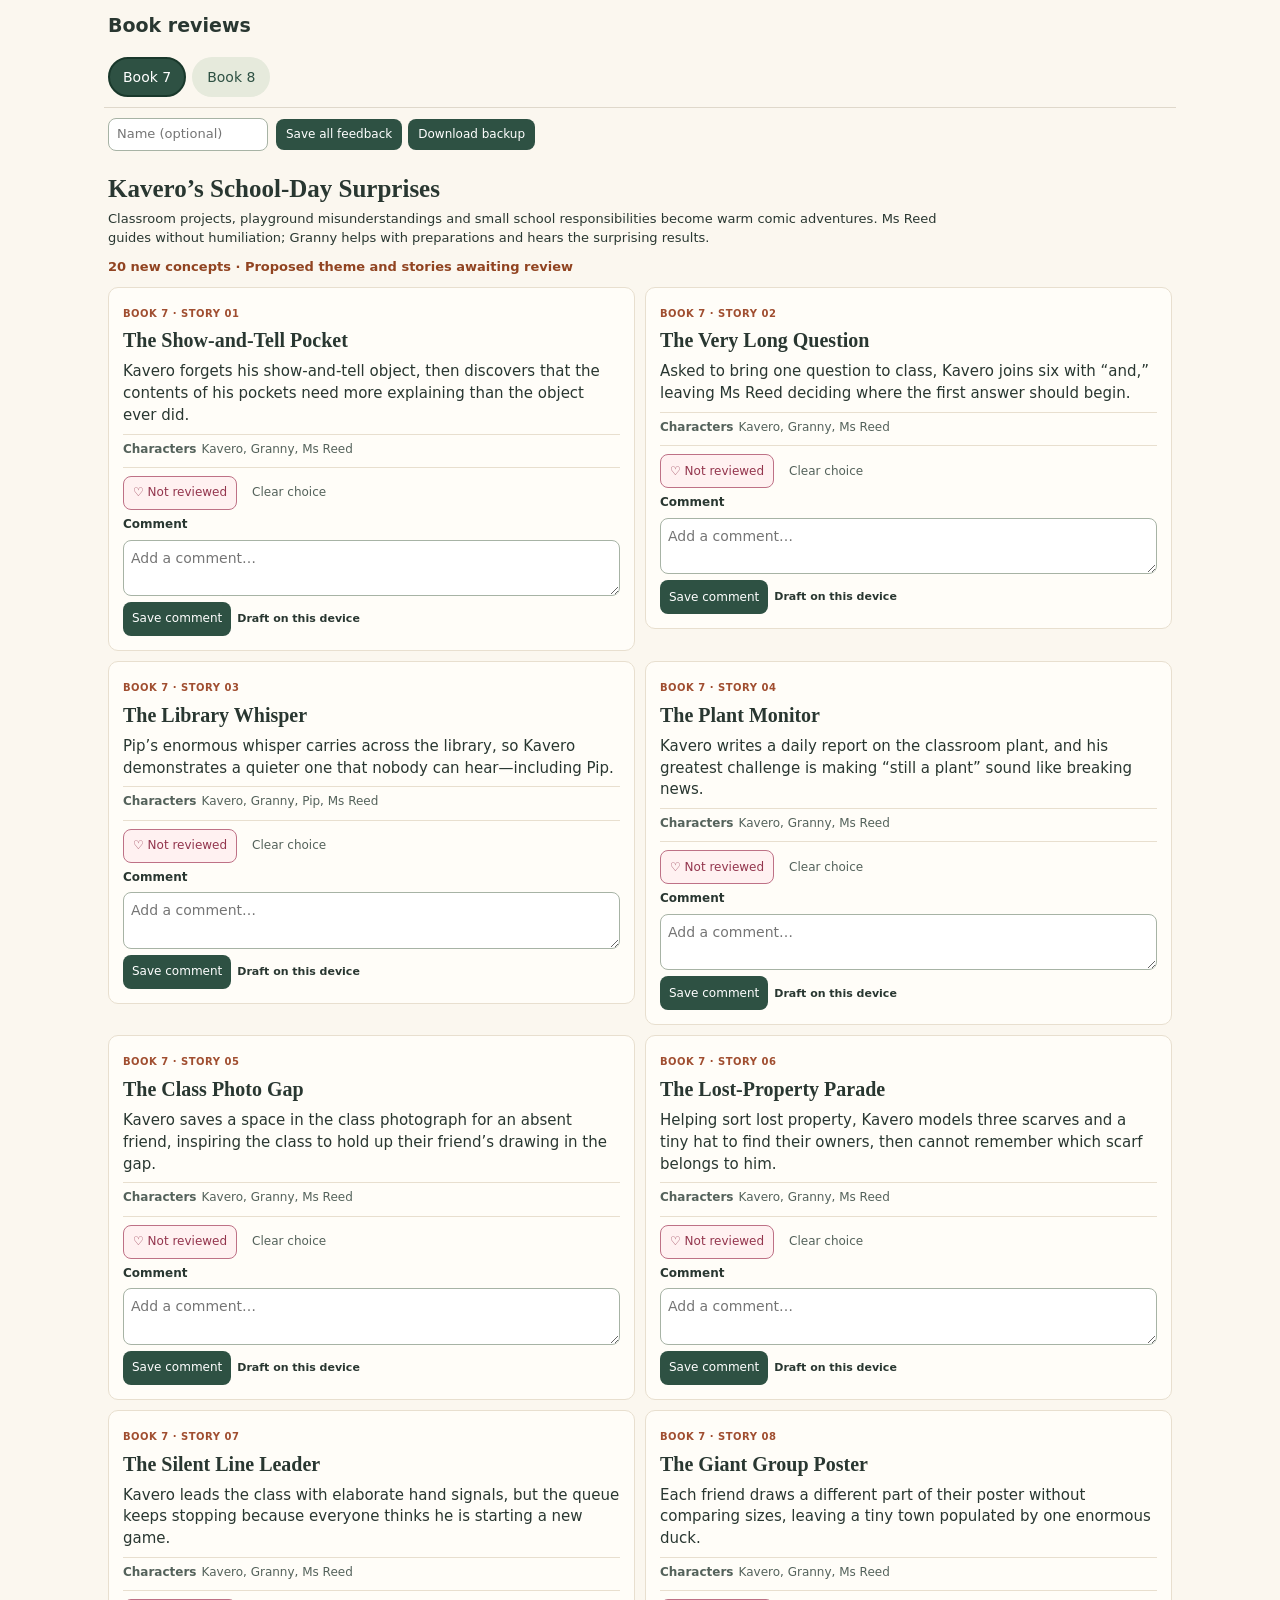
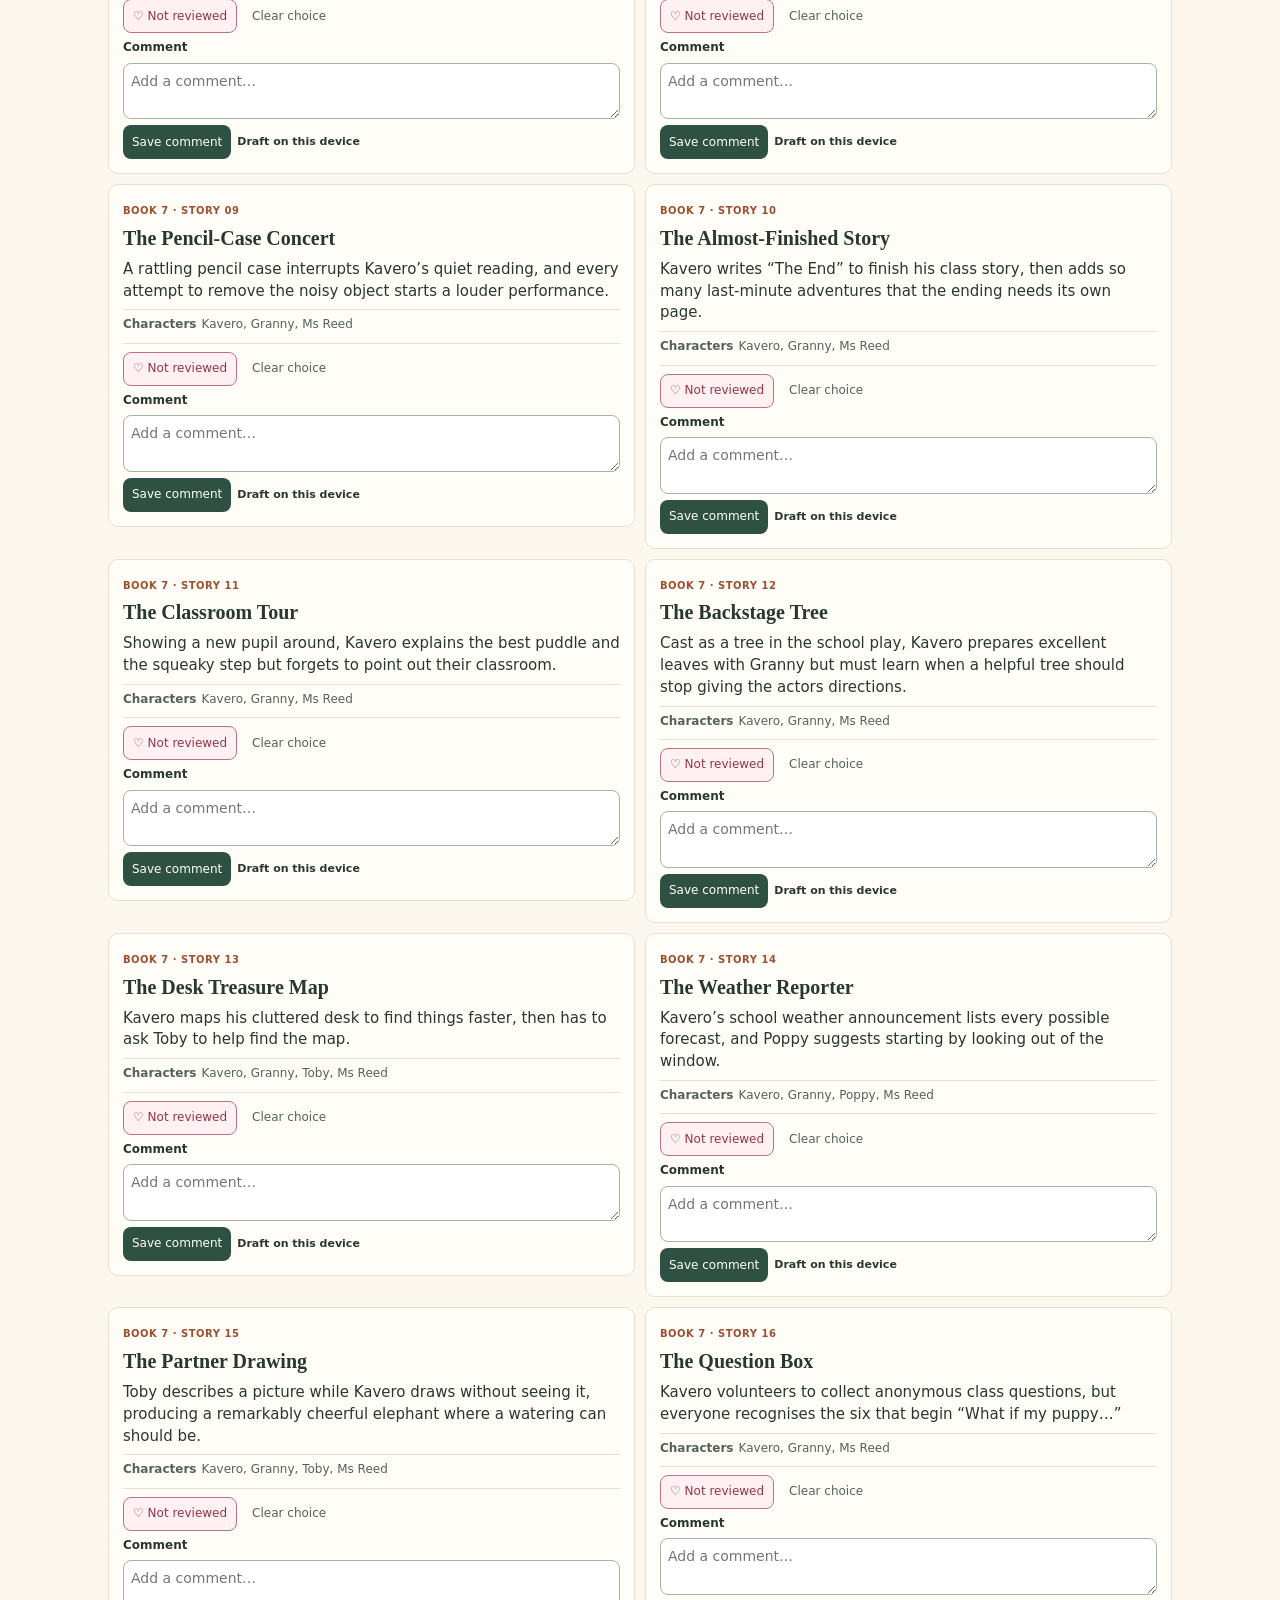
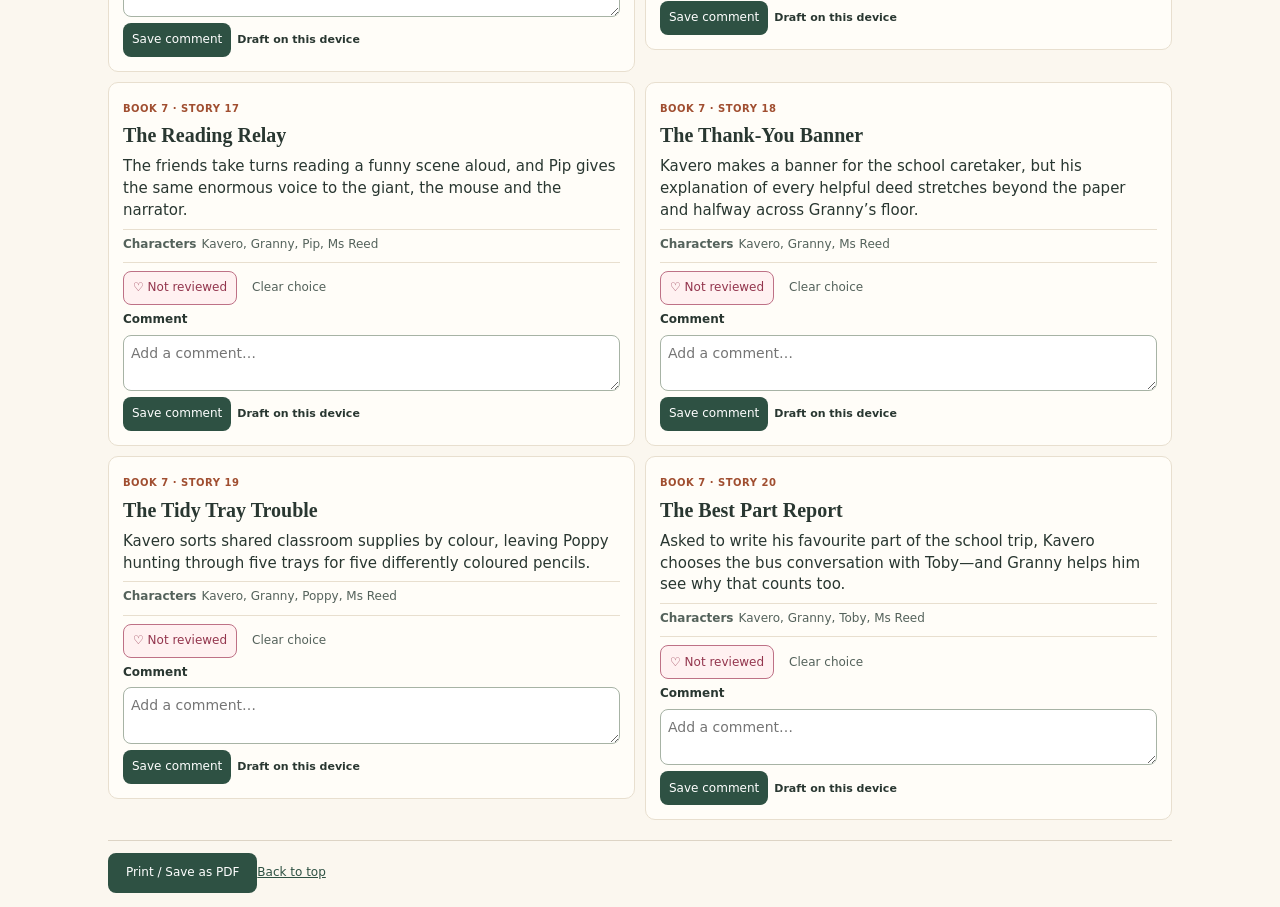
==== commit 322b81a8: "Remove completed Book 1-6 temporary reviews; retain Books 7-8" ====
--- a/index.html
+++ b/index.html
@@ -1,4 +1,4 @@
 <!doctype html><html lang="en"><head><meta charset="utf-8"><meta name="viewport" content="width=device-width,initial-scale=1"><meta name="robots" content="noindex,nofollow"><title>Kavero — Books 2–8 Story Review</title><style>
 :root{color-scheme:light}*{box-sizing:border-box}body{margin:0;background:#fbf7ef;color:#293731;font:17px/1.65 system-ui,sans-serif}main{max-width:1060px;margin:auto;padding:52px 24px}.eyebrow,.number{font-size:12px;font-weight:750;letter-spacing:.12em;color:#a04e30}h1{font-family:Georgia,serif;font-size:clamp(36px,6vw,60px);line-height:1.1;max-width:800px;margin:16px 0 22px}header p{max-width:750px}.meta{display:flex;gap:10px;flex-wrap:wrap;margin:26px 0}.meta span{border:1px solid #d9dccc;padding:5px 12px;border-radius:20px;font-size:14px}.note{background:#eef0e3;border-radius:14px;padding:18px 22px;margin-bottom:30px}.grid{display:grid;grid-template-columns:1fr 1fr;gap:20px}article{padding:26px;background:#fffdf8;border:1px solid #e8dfcf;border-radius:16px}h2{font:700 25px/1.25 Georgia,serif;margin:10px 0}article p{margin:14px 0}.cast{font-size:14px;color:#54625b;border-top:1px solid #e8dfcf;padding-top:12px}.cast strong{display:block}footer{margin-top:34px;border-top:1px solid #ddd4c5;padding-top:24px;font-size:15px}button{background:#2e5143;color:white;border:0;border-radius:8px;padding:11px 18px;font:inherit;cursor:pointer}@media(max-width:680px){.grid{grid-template-columns:1fr}main{padding:30px 18px}}@media print{body{background:white;font-size:11pt}main{padding:0}.grid{display:block}article{break-inside:avoid;margin-bottom:12px}button{display:none}h1{font-size:30pt}}
 
-nav{display:flex;gap:12px;flex-wrap:wrap;margin:24px 0}nav a{padding:8px 14px;border:1px solid #cbd1bd;border-radius:8px;color:#2e5143;text-decoration:none}section.book{scroll-margin-top:20px;margin-top:48px}section.book>h2{font-size:32px}h3{font:700 24px/1.25 Georgia,serif;margin:10px 0}article{break-inside:avoid}.status{color:#914421;font-weight:700}a{color:#2e5143}</style><link rel="stylesheet" href="feedback.css?v=compact1"></head><body><main><header><h1>Book reviews</h1></header><div class="book-tabs" role="tablist" aria-label="Review books"><button type="button" role="tab" id="tab-2" aria-controls="book-2" aria-selected="true" data-books="2">Book 2</button><button type="button" role="tab" id="tab-3" aria-controls="book-3" aria-selected="false" data-books="3">Book 3</button><button type="button" role="tab" id="tab-4" aria-controls="book-4" aria-selected="false" data-books="4">Book 4</button><button type="button" role="tab" id="tab-5" aria-controls="book-5" aria-selected="false" data-books="5">Book 5</button><button type="button" role="tab" id="tab-6" aria-controls="book-6" aria-selected="false" data-books="6">Book 6</button><button type="button" role="tab" id="tab-7" aria-controls="book-7" aria-selected="false" data-books="7">Book 7</button><button type="button" role="tab" id="tab-8" aria-controls="book-8" aria-selected="false" data-books="8">Book 8</button></div><section class="book" id="book-2"><div class="eyebrow">BOOK 2</div><h2>Kavero, Everyday Detective</h2><p class="status">5 NEW replacement options · 19 active candidates · Final selection pending</p><h3>NEW · Additional replacement stories</h3><div class="grid"><article data-plan-status="replacement"><span class="number">BOOK 2 · STORY 19</span><p class="status">NEW · Additional replacement 1</p><h3>The Walking Chair</h3><p>Granny’s garden chair keeps moving while she fetches her tea; Kavero discovers that each helpful friend has been shifting it into the shade.</p><p class="cast"><strong>Characters</strong>Kavero, Granny, Poppy, Toby</p></article><article data-plan-status="replacement"><span class="number">BOOK 2 · STORY 20</span><p class="status">NEW · Additional replacement 2</p><h3>The Backwards Paw Prints</h3><p>Muddy paw prints climb a wall where Fozzy cannot reach, until Kavero spots Dad’s gardening gloves drying above them.</p><p class="cast"><strong>Characters</strong>Kavero, Granny, Dad, Pip, Fozzy</p></article><article data-plan-status="replacement"><span class="number">BOOK 2 · STORY 21</span><p class="status">NEW · Additional replacement 3</p><h3>The Empty Parcel</h3><p>A parcel addressed to Granny appears empty, but Kavero finds a tiny earring caught in the wrapping—and Granny has already given the “empty” box to Millie.</p><p class="cast"><strong>Characters</strong>Kavero, Granny, Millie, Poppy</p></article><article data-plan-status="replacement"><span class="number">BOOK 2 · STORY 22</span><p class="status">NEW · Additional replacement 4</p><h3>The Laughing Bench</h3><p>People keep laughing after sitting beside Granny; Kavero follows the giggles to a paper sign stuck to her knitting bag that says “Ask me about my dragon.”</p><p class="cast"><strong>Characters</strong>Kavero, Granny, Pip, Toby</p></article><article data-plan-status="replacement"><span class="number">BOOK 2 · STORY 23</span><p class="status">NEW · Additional replacement 5</p><h3>The Biscuit Burglar</h3><p>Someone keeps taking one biscuit from Granny’s tray; Kavero’s stakeout reveals that Mum, Dad and Mr Bell each think they are the first to take just one.</p><p class="cast"><strong>Characters</strong>Kavero, Granny, Mum, Dad, Mr Bell, Poppy</p></article></div><h3>Existing concepts</h3><div class="grid"><article><span class="number">BOOK 2 · STORY 01</span><h3>The Moving Slippers</h3><p>Kavero follows a trail of slippers and discovers that Fozzy has been furnishing his favourite spot beside Granny.</p></article><article><span class="number">BOOK 2 · STORY 02</span><h3>The Humming Cupboard</h3><p>A cupboard hums every afternoon, leading Kavero and Poppy to Dad’s electric toothbrush vibrating against a tin.</p></article><article><span class="number">BOOK 2 · STORY 04</span><h3>The Extra Footprints</h3><p>Strange fork-shaped marks cross the garden path, and Pip’s enormous bird theory collapses when Granny brings out her walking stick.</p></article><article><span class="number">BOOK 2 · STORY 05</span><h3>The Midnight Birthday</h3><p>A birthday tune interrupts the family’s evening until Kavero traces it to a musical greeting card trapped beneath Granny’s cushion.</p></article><article><span class="number">BOOK 2 · STORY 06</span><h3>The Upside-Down Visitor</h3><p>Millie spots another child in her spoon, and Kavero investigates why this particular visitor insists on standing on his head.</p></article><article><span class="number">BOOK 2 · STORY 07</span><h3>The Missing Applause</h3><p>A recording of the children’s show contains a mysterious rustling instead of clapping—because the phone spent the performance in Granny’s pocket.</p></article><article><span class="number">BOOK 2 · STORY 08</span><h3>The Pink Shirt Puzzle</h3><p>Dad’s white shirt emerges pink, and Kavero discovers that a tiny red sock has had a much bigger laundry adventure than expected.</p></article><article><span class="number">BOOK 2 · STORY 09</span><h3>The Silent Bell</h3><p>A bicycle bell rings beautifully until someone holds the handlebars, making Toby’s helpful thumb the most surprising clue.</p></article><article><span class="number">BOOK 2 · STORY 10</span><h3>The Travelling Rainbow</h3><p>A patch of rainbow keeps changing seats around the kitchen, and Poppy helps Kavero trace it to sunlight passing through Granny’s glass.</p></article><article><span class="number">BOOK 2 · STORY 11</span><h3>The Empty Bird Feeder</h3><p>Kavero’s bird-watching notebook stays empty while the feeder empties too—until the children investigate the loose tray underneath it.</p></article><article><span class="number">BOOK 2 · STORY 13</span><h3>The Wrong-Way Arrow</h3><p>A sign points visitors away from the school fair, and Kavero discovers that its cheerful directions turn whenever the wind does.</p></article><article><span class="number">BOOK 2 · STORY 14</span><h3>The Disappearing Message</h3><p>Poppy’s message vanishes from the bathroom mirror, but Kavero finds a way to invite it back without writing another word.</p></article><article><span class="number">BOOK 2 · STORY 17</span><h3>The Case of Tuesday</h3><p>Granny and Dad insist it is different days, sending Kavero after a calendar page that has stuck where nobody thought to look.</p></article><article><span class="number">BOOK 2 · STORY 18</span><h3>The Missing Detective</h3><p>Kavero prepares a grand mystery-solving afternoon, then becomes so absorbed in writing clues that his friends have to follow them to find him.</p></article></div><details class="dropped-archive"><summary>Dropped concepts — previous feedback archive (4)</summary><div class="grid"><article data-plan-status="dropped"><span class="number">BOOK 2 · STORY 03</span><p class="status">Dropped from book plan · Previous feedback retained</p><h3>The Vanishing Puddle</h3><p>Kavero guards a shrinking puddle from an imaginary water thief while Granny wonders whether her washing has the same visitor.</p></article><article data-plan-status="dropped"><span class="number">BOOK 2 · STORY 12</span><p class="status">Dropped from book plan · Previous feedback retained</p><h3>The Squeaking Detective</h3><p>Kavero searches every corner for an irritating squeak before discovering that the noise has been following him inside his own shoe.</p></article><article data-plan-status="dropped"><span class="number">BOOK 2 · STORY 15</span><p class="status">Dropped from book plan · Previous feedback retained</p><h3>The Mysterious Extra Guest</h3><p>Every group photograph contains an unexpected pair of ears, although Miette apparently refuses to join the picture.</p></article><article data-plan-status="dropped"><span class="number">BOOK 2 · STORY 16</span><p class="status">Dropped from book plan · Previous feedback retained</p><h3>The Hollow Snowman</h3><p>The children’s snowman loses his middle before his head, and Kavero discovers the upturned bucket they forgot to remove.</p></article></div></details></section><section class="book" id="book-3"><div class="eyebrow">BOOK 3</div><h2>Kavero’s Inside-Out Ideas</h2><p class="status">5 NEW replacement options · 22 active candidates · Final selection pending</p><h3>NEW · Additional replacement stories</h3><div class="grid"><article data-plan-status="replacement"><span class="number">BOOK 3 · STORY 19</span><p class="status">NEW · Additional replacement 1</p><h3>The Turn-Taking Boss</h3><p>Kavero gives everyone two minutes to be in charge, but their pretend boat becomes a shop, a rocket and a dentist’s waiting room before Granny can sit down.</p><p class="cast"><strong>Characters</strong>Kavero, Granny, Poppy, Pip</p></article><article data-plan-status="replacement"><span class="number">BOOK 3 · STORY 20</span><p class="status">NEW · Additional replacement 2</p><h3>The Sitting-Down Day</h3><p>Kavero tries to do everything sitting down, until reaching his diary requires more shuffling than a whole morning of walking.</p><p class="cast"><strong>Characters</strong>Kavero, Granny, Toby, Pip</p></article><article data-plan-status="replacement"><span class="number">BOOK 3 · STORY 21</span><p class="status">NEW · Additional replacement 3</p><h3>The Extra-Early Party</h3><p>Kavero starts the party games before the guests arrive to save time, then has to explain why Granny has already won every prize.</p><p class="cast"><strong>Characters</strong>Kavero, Granny, Mum, Poppy, Toby</p></article><article data-plan-status="replacement"><span class="number">BOOK 3 · STORY 22</span><p class="status">NEW · Additional replacement 4</p><h3>The Swap Shop</h3><p>The friends swap jobs for an afternoon, and Kavero discovers that being Poppy means saying “Have you thought this through?” to his own ideas.</p><p class="cast"><strong>Characters</strong>Kavero, Granny, Poppy, Pip</p></article><article data-plan-status="replacement"><span class="number">BOOK 3 · STORY 23</span><p class="status">NEW · Additional replacement 5</p><h3>The Wrong-Sized Day</h3><p>Kavero chooses the biggest tool for every tiny job and the smallest for every big one, leaving Granny watching him tidy a whole table with a doll’s brush.</p><p class="cast"><strong>Characters</strong>Kavero, Granny, Millie, Toby</p></article></div><h3>Existing concepts</h3><div class="grid"><article><span class="number">BOOK 3 · STORY 01</span><h3>The No-Words Afternoon</h3><p>Kavero communicates only through drawings, turning a simple request for a drink into Granny bringing him a watering can.</p></article><article><span class="number">BOOK 3 · STORY 02</span><h3>The Ordinary Things Museum</h3><p>Kavero displays the household’s most fascinating objects, then discovers that his visitors urgently need to use the exhibits.</p></article><article><span class="number">BOOK 3 · STORY 03</span><h3>The Everything Picnic</h3><p>Determined to forget nothing, Kavero packs so much for a picnic that there is nowhere left for anyone to sit.</p></article><article><span class="number">BOOK 3 · STORY 04</span><h3>The Yes Day</h3><p>Kavero agrees to every harmless suggestion until three promises collide and saying one small “not yet” becomes his best idea.</p></article><article><span class="number">BOOK 3 · STORY 05</span><h3>The Inside-Out Outfit</h3><p>Kavero wears his clothes inside out to keep the outside clean, then discovers that his beloved diary pocket has become rather difficult to reach.</p></article><article><span class="number">BOOK 3 · STORY 06</span><h3>The Queue for Nothing</h3><p>Kavero starts a queue before deciding what it is for, and everyone who joins brings a completely different expectation.</p></article><article><span class="number">BOOK 3 · STORY 07</span><h3>The Tiny Holiday</h3><p>Kavero declares a holiday in the hallway, with Granny as his travelling companion and the kitchen becoming a surprisingly distant destination.</p></article><article><span class="number">BOOK 3 · STORY 08</span><h3>The Very Important Nothing</h3><p>Kavero schedules an afternoon of doing absolutely nothing, then exhausts everyone explaining which activities count as something.</p></article><article><span class="number">BOOK 3 · STORY 10</span><h3>The Wrong-Hand Club</h3><p>The friends try familiar tasks with their other hands, producing wobbly drawings and a club register nobody can read.</p></article><article><span class="number">BOOK 3 · STORY 11</span><h3>The Smallest Sports Day</h3><p>Kavero shrinks every sporting event to fit the sitting room, where Granny becomes a surprisingly formidable cotton-ball champion.</p></article><article><span class="number">BOOK 3 · STORY 12</span><h3>The Compliment Shop</h3><p>Kavero opens a shop selling kind words, then discovers that the best compliments cannot be handed out from a ready-made list.</p></article><article><span class="number">BOOK 3 · STORY 13</span><h3>The Instructions Holiday</h3><p>Kavero decides to read the instructions only after playing a new game, leaving everyone convinced they have won by different rules.</p></article><article><span class="number">BOOK 3 · STORY 14</span><h3>The Unbirthday Present</h3><p>Kavero wraps a present before choosing what goes inside, and the increasingly elaborate wrapping becomes Millie’s favourite part.</p></article><article><span class="number">BOOK 3 · STORY 15</span><h3>The Floor Has Names</h3><p>Kavero renames parts of the house as countries, making a short trip to fetch Granny’s glasses require an astonishing number of directions.</p></article><article><span class="number">BOOK 3 · STORY 16</span><h3>The Fastest Slow Walk</h3><p>Kavero challenges his friends to arrive last on a short garden walk, and their attempts to lose reveal everything they usually rush past.</p></article><article><span class="number">BOOK 3 · STORY 17</span><h3>The One-Word Restaurant</h3><p>Kavero’s pretend restaurant allows customers only one word per order, which works beautifully until Granny says “usual.”</p></article><article><span class="number">BOOK 3 · STORY 18</span><h3>The Perfect Ordinary Day</h3><p>Kavero tries to have a day with no unusual ideas, but his friends keep asking what he would do—and ordinary becomes an adventure anyway.</p></article></div><details class="dropped-archive"><summary>Dropped concepts — previous feedback archive (1)</summary><div class="grid"><article data-plan-status="dropped"><span class="number">BOOK 3 · STORY 09</span><p class="status">Dropped from book plan · Previous feedback retained</p><h3>The Borrowed Birthday</h3><p>Kavero gives an ordinary Thursday a birthday party, but choosing what a day would like as a present proves unexpectedly difficult.</p></article></div></details></section><section class="book" id="book-4"><div class="eyebrow">BOOK 4</div><h2>Kavero’s Kitchen Capers</h2><p>Big questions, small snacks, and a wonderfully messy kitchen: funny adventures in cooking, serving, and sharing, with adults handling heat and sharp tools.</p><p class="status">5 NEW replacement options · 21 active candidates · Final selection pending</p><h3>NEW · Additional replacement stories</h3><div class="grid"><article data-plan-status="replacement"><span class="number">BOOK 4 · STORY 17</span><p class="status">NEW · Additional replacement 1</p><h3>The Rolling Lunch</h3><p>Kavero decides every part of lunch should be round, but wrapping a round sandwich turns out to be easier than persuading it to stay on his plate.</p><p class="cast"><strong>Characters</strong>Kavero, Granny, Poppy, Pip</p></article><article data-plan-status="replacement"><span class="number">BOOK 4 · STORY 18</span><p class="status">NEW · Additional replacement 2</p><h3>The Secret Taste Test</h3><p>Kavero organises a mystery fruit tasting, but Pip gives away every answer by shouting the fruit’s colour before Granny takes a bite.</p><p class="cast"><strong>Characters</strong>Kavero, Granny, Pip, Toby</p></article><article data-plan-status="replacement"><span class="number">BOOK 4 · STORY 19</span><p class="status">NEW · Additional replacement 3</p><h3>The Potato Guest List</h3><p>Kavero and Millie give every potato a name before Mum cooks, then spend dinner politely asking whether anyone would like more Harold.</p><p class="cast"><strong>Characters</strong>Kavero, Granny, Mum, Millie, Poppy</p></article><article data-plan-status="replacement"><span class="number">BOOK 4 · STORY 20</span><p class="status">NEW · Additional replacement 4</p><h3>The Jelly Wobble Show</h3><p>Kavero makes a grand speech to introduce Granny’s jelly, but its wobbling entrance gets more applause than anything he has rehearsed.</p><p class="cast"><strong>Characters</strong>Kavero, Granny, Dad, Poppy, Toby</p></article><article data-plan-status="replacement"><span class="number">BOOK 4 · STORY 21</span><p class="status">NEW · Additional replacement 5</p><h3>The Never-Ending Menu</h3><p>Kavero keeps adding choices to his sandwich menu until Granny orders “whatever is ready”—and discovers nothing is.</p><p class="cast"><strong>Characters</strong>Kavero, Granny, Pip, Toby</p></article></div><h3>Existing concepts</h3><div class="grid"><article><span class="number">BOOK 4 · STORY 01</span><h3>The Sandwich That Slid</h3><p>Kavero stacks everyone’s favourite fillings into one sandwich, but Granny needs a plate big enough to catch lunch as it escapes sideways.</p></article><article><span class="number">BOOK 4 · STORY 02</span><h3>The Recipe Without Numbers</h3><p>Granny’s “a little” and “some” send Kavero searching for the measuring cup her hands seem to have swallowed.</p></article><article><span class="number">BOOK 4 · STORY 03</span><h3>The Very Fancy Lunch</h3><p>Kavero serves tiny restaurant portions with enormous descriptions, until Dad politely asks when lunch will begin.</p></article><article><span class="number">BOOK 4 · STORY 04</span><h3>The Pancake Portrait</h3><p>With Mum cooking, the friends design pancake faces—but each face looks more like somebody else when it lands on the plate.</p></article><article><span class="number">BOOK 4 · STORY 05</span><h3>The Great Pea Escape</h3><p>Kavero tries to arrange a perfectly neat dinner while his peas keep rolling into Granny’s potatoes.</p></article><article><span class="number">BOOK 4 · STORY 06</span><h3>The Toast Appointment</h3><p>Kavero prepares an elaborate breakfast timetable, then discovers that warm toast refuses to stay warm while everyone finds a seat.</p></article><article><span class="number">BOOK 4 · STORY 07</span><h3>The Lopsided Cake</h3><p>A cake leans to one side, so Kavero and Granny decorate it as a hill—and Pip insists that every hill needs a picnic.</p></article><article><span class="number">BOOK 4 · STORY 08</span><h3>The Alphabet Soup Lunch</h3><p>Kavero wants to serve everyone’s name in alphabet soup, but the letter everyone needs is hiding in somebody else’s bowl.</p></article><article><span class="number">BOOK 4 · STORY 09</span><h3>The Crunchy Music Club</h3><p>The friends make a snack-time orchestra with crunchy foods, only to discover that their instruments disappear during rehearsals.</p></article><article><span class="number">BOOK 4 · STORY 10</span><h3>The Great Banana Vote</h3><p>Kavero lets the family vote on what to make with ripe bananas, and Granny has to remind the committee that the bananas are still waiting.</p></article><article><span class="number">BOOK 4 · STORY 11</span><h3>The Picnic in Cups</h3><p>Kavero serves an entire little picnic in cups, then discovers that a sandwich does not enjoy being folded quite that much.</p></article><article><span class="number">BOOK 4 · STORY 12</span><h3>The Biscuit Shapes Parade</h3><p>Millie names every biscuit shape before baking, and Kavero must explain why her tiny rabbit has spread into an enormous cloud.</p></article><article><span class="number">BOOK 4 · STORY 13</span><h3>The Two-Sided Pizza</h3><p>Kavero and Poppy divide a pizza into favourite-topping territories, but the cheese refuses to respect their carefully drawn border.</p></article><article><span class="number">BOOK 4 · STORY 14</span><h3>The Invisible Table</h3><p>Kavero decorates the dinner table so thoroughly that Granny can find the flowers, the ribbons, and the name cards—but nowhere for dinner.</p></article><article><span class="number">BOOK 4 · STORY 15</span><h3>The Ice-Lolly Queue</h3><p>Kavero checks the freezer every few minutes, while Granny helps him discover that the hardest ingredient in ice lollies is waiting.</p></article><article><span class="number">BOOK 4 · STORY 16</span><h3>The Thank-You Supper</h3><p>Kavero plans a supper to thank Granny, then has to find her a special guest’s job that does not involve helping him make it.</p></article></div></section><section class="book" id="book-5"><div class="eyebrow">BOOK 5</div><h2>Kavero’s Outdoor Escapades</h2><p>Small adventures in the garden, park, and neighbourhood: Kavero explores with Granny and his friends, discovering how much there is to notice close to home.</p><p class="status">5 NEW replacement options · 21 active candidates · Final selection pending</p><h3>NEW · Additional replacement stories</h3><div class="grid"><article data-plan-status="replacement"><span class="number">BOOK 5 · STORY 17</span><p class="status">NEW · Additional replacement 1</p><h3>The Snail Grandstand</h3><p>The friends build seats to watch a snail cross the path, but while they argue about the best view, their star quietly leaves in the other direction.</p><p class="cast"><strong>Characters</strong>Kavero, Granny, Poppy, Pip</p></article><article data-plan-status="replacement"><span class="number">BOOK 5 · STORY 18</span><p class="status">NEW · Additional replacement 2</p><h3>The Worm Roadblock</h3><p>Kavero pauses their garden game for a worm crossing the path, and Pip announces traffic updates while Granny patiently waits with the ball.</p><p class="cast"><strong>Characters</strong>Kavero, Granny, Pip, Toby</p></article><article data-plan-status="replacement"><span class="number">BOOK 5 · STORY 19</span><p class="status">NEW · Additional replacement 3</p><h3>The Very Short Safari</h3><p>Kavero promises to show Millie amazing wildlife, but she is most impressed by a pigeon having a bath in a plant saucer.</p><p class="cast"><strong>Characters</strong>Kavero, Granny, Millie, Poppy</p></article><article data-plan-status="replacement"><span class="number">BOOK 5 · STORY 20</span><p class="status">NEW · Additional replacement 4</p><h3>The Daisy Detective Club</h3><p>Kavero searches for a four-leaf clover while Pip counts every leaf on every plant, until Granny gently points out that his best discovery is a daisy.</p><p class="cast"><strong>Characters</strong>Kavero, Granny, Pip, Toby</p></article><article data-plan-status="replacement"><span class="number">BOOK 5 · STORY 21</span><p class="status">NEW · Additional replacement 5</p><h3>The Pebble Portrait</h3><p>Kavero makes a portrait of Granny with loose garden pebbles, but every friend who adds a feature insists it looks exactly like somebody else.</p><p class="cast"><strong>Characters</strong>Kavero, Granny, Poppy, Toby</p></article></div><h3>Existing concepts</h3><div class="grid"><article><span class="number">BOOK 5 · STORY 01</span><h3>The Map Forgot Us</h3><p>Kavero’s map includes every interesting landmark but nowhere to begin, so Granny asks him to draw the very important spot under their shoes.</p></article><article><span class="number">BOOK 5 · STORY 02</span><h3>The Perfect Picnic Spot</h3><p>Everyone wants something different from the perfect picnic spot, and Granny would mainly like to sit down before lunch becomes dinner.</p></article><article><span class="number">BOOK 5 · STORY 03</span><h3>The Smallest Expedition</h3><p>Kavero packs for a grand adventure across the garden, while Millie keeps finding reasons to stop after three steps.</p></article><article><span class="number">BOOK 5 · STORY 04</span><h3>The Puddle Path</h3><p>Kavero plans a walk that avoids every puddle, but his dry route keeps bringing the friends back to Granny’s front gate.</p></article><article><span class="number">BOOK 5 · STORY 05</span><h3>The Pocketful of Outdoors</h3><p>Kavero wants to take a little of the park home, until Granny helps him choose drawings and memories instead of stuffing his pockets with everything.</p></article><article><span class="number">BOOK 5 · STORY 06</span><h3>The Cloud Appointment</h3><p>The friends arrange to show Granny a cloud shaped like a rabbit, but their rabbit becomes a teapot before she arrives.</p></article><article><span class="number">BOOK 5 · STORY 07</span><h3>The Windy Hat Walk</h3><p>Kavero spends a breezy walk holding his hat with both hands, leaving Granny to ask how he plans to point at all his discoveries.</p></article><article><span class="number">BOOK 5 · STORY 08</span><h3>The Backwards Binoculars</h3><p>Millie looks through binoculars the wrong way round and declares that their tiny garden has become an enormous country.</p></article><article><span class="number">BOOK 5 · STORY 09</span><h3>The Leaf Fashion Show</h3><p>Kavero and his friends arrange fallen leaves into imaginary outfits, but a breeze rearranges the entire collection just before Granny’s judging begins.</p></article><article><span class="number">BOOK 5 · STORY 10</span><h3>The Bench-to-Bench Adventure</h3><p>Granny chooses a walk with plenty of sitting stops, and Kavero gives each bench a different pretend destination.</p></article><article><span class="number">BOOK 5 · STORY 11</span><h3>The Quietest Garden Visit</h3><p>Kavero promises a quiet morning watching birds, but communicating his excitement without shouting turns out to require his whole body.</p></article><article><span class="number">BOOK 5 · STORY 12</span><h3>The Enormous Small Hill</h3><p>Pip describes a grassy slope as a mountain, and Kavero’s expedition discovers that Granny has reached the summit carrying their snacks.</p></article><article><span class="number">BOOK 5 · STORY 13</span><h3>The Long Shadow Parade</h3><p>On an afternoon walk, the children stretch their shadows across the path and try to fit their enormous pretend selves around Granny’s ordinary-sized feet.</p></article><article><span class="number">BOOK 5 · STORY 14</span><h3>The Garden Welcome Party</h3><p>Kavero prepares a welcome party for a newly planted sapling, then learns that his guest needs space, water, and fewer decorations.</p></article><article><span class="number">BOOK 5 · STORY 15</span><h3>The Walk With No List</h3><p>When Kavero leaves his outing checklist at home, Poppy suggests choosing one thing at a time—and an unplanned stop becomes everyone’s favourite.</p></article><article><span class="number">BOOK 5 · STORY 16</span><h3>The Grand Outdoor Report</h3><p>Kavero invites the family to hear his report of the neighbourhood, but Granny’s favourite discoveries are the funny little moments he forgot to put on his map.</p></article></div></section><section class="book" id="book-6"><div class="eyebrow">NEW · BOOK 6</div><h2>Kavero’s Little Laboratory</h2><p>Small, supervised experiments with everyday objects: Kavero makes bold predictions, gets funny surprises, and tries again. These are stories, not step-by-step experiment instructions.</p><p class="status">20 new concepts · Proposed theme and stories awaiting review</p><div class="grid"><article data-plan-status="new-book"><span class="number">BOOK 6 · STORY 01</span><h3>The Ice-Cube Overcoat</h3><p>Kavero dresses an ice cube in a tiny woolly coat to keep it warm, then has to explain to Granny why the undressed cube melted first.</p><p class="cast"><strong>Characters</strong>Kavero, Granny</p></article><article data-plan-status="new-book"><span class="number">BOOK 6 · STORY 02</span><h3>The Bubble Blame Game</h3><p>Pip blames the wind, his nose and Tuesday for bursting bubbles, until Kavero notices that his dry finger pops every bubble he tries to catch.</p><p class="cast"><strong>Characters</strong>Kavero, Granny, Pip</p></article><article data-plan-status="new-book"><span class="number">BOOK 6 · STORY 03</span><h3>The Pepper Traffic Jam</h3><p>Floating pepper rushes away from a soapy finger, and Kavero appoints Granny traffic officer while he tries to work out where it can possibly park.</p><p class="cast"><strong>Characters</strong>Kavero, Granny</p></article><article data-plan-status="new-book"><span class="number">BOOK 6 · STORY 04</span><h3>The Balloon Hair Salon</h3><p>A rubbed balloon lifts Kavero’s curls, but his new salon loses its only customer when Granny decides her hair is exciting enough already.</p><p class="cast"><strong>Characters</strong>Kavero, Granny</p></article><article data-plan-status="new-book"><span class="number">BOOK 6 · STORY 05</span><h3>The Raisin Swimming Club</h3><p>Raisins bob up and down in sparkling water, leaving Kavero trying to award a swimming medal to a contestant that refuses to finish.</p><p class="cast"><strong>Characters</strong>Kavero, Granny</p></article><article data-plan-status="new-book"><span class="number">BOOK 6 · STORY 06</span><h3>The Penny Passengers</h3><p>Kavero’s foil boat sinks under its tiny passengers; Poppy suggests a wider boat while Pip proposes giving the pennies swimming lessons.</p><p class="cast"><strong>Characters</strong>Kavero, Granny, Poppy, Pip</p></article><article data-plan-status="new-book"><span class="number">BOOK 6 · STORY 07</span><h3>The Paper Bridge Queue</h3><p>A flat paper bridge sags under a toy car, but folding it changes everything—except Pip’s insistence that the car needs a smaller lunch.</p><p class="cast"><strong>Characters</strong>Kavero, Granny, Pip</p></article><article data-plan-status="new-book"><span class="number">BOOK 6 · STORY 08</span><h3>The Hungry Paper Towel</h3><p>Water creeps up a paper towel, and Kavero wonders whether Granny’s kitchen roll has been drinking without permission.</p><p class="cast"><strong>Characters</strong>Kavero, Granny</p></article><article data-plan-status="new-book"><span class="number">BOOK 6 · STORY 09</span><h3>The Magnet Job Interview</h3><p>Kavero interviews a magnet for a tidying job, only to discover it picks up paper clips beautifully and ignores almost everything else.</p><p class="cast"><strong>Characters</strong>Kavero, Granny</p></article><article data-plan-status="new-book"><span class="number">BOOK 6 · STORY 10</span><h3>The Spinning Egg Audition</h3><p>Granny gives Kavero a raw egg and a hard-boiled one to compare, and his spinning contest becomes a search for which contestant has a wobbly inside.</p><p class="cast"><strong>Characters</strong>Kavero, Granny</p></article><article data-plan-status="new-book"><span class="number">BOOK 6 · STORY 11</span><h3>The Orange Life Jacket</h3><p>An orange floats with its peel on but sinks when peeled, spoiling Pip’s theory that swimmers should always take their coats off.</p><p class="cast"><strong>Characters</strong>Kavero, Granny, Pip</p></article><article data-plan-status="new-book"><span class="number">BOOK 6 · STORY 12</span><h3>The Missing Sugar</h3><p>Sugar vanishes into Granny’s tea, and Kavero investigates a disappearance that Granny insists she can still taste.</p><p class="cast"><strong>Characters</strong>Kavero, Granny</p></article><article data-plan-status="new-book"><span class="number">BOOK 6 · STORY 13</span><h3>The Spoon Orchestra</h3><p>Tapping glasses with different amounts of water gives Kavero different notes, but Granny keeps drinking the tune.</p><p class="cast"><strong>Characters</strong>Kavero, Granny</p></article><article data-plan-status="new-book"><span class="number">BOOK 6 · STORY 14</span><h3>The Stubborn Water Drop</h3><p>Kavero tries to persuade a water drop to spread across waxed paper, while Pip names the little bead and asks whether it can stay for lunch.</p><p class="cast"><strong>Characters</strong>Kavero, Granny, Pip</p></article><article data-plan-status="new-book"><span class="number">BOOK 6 · STORY 15</span><h3>The Paper Helicopter Landing</h3><p>Two folded paper spinners fall differently, and Kavero’s carefully marked landing pad remains the one place neither chooses to visit.</p><p class="cast"><strong>Characters</strong>Kavero, Granny</p></article><article data-plan-status="new-book"><span class="number">BOOK 6 · STORY 16</span><h3>The Biscuit Sound Test</h3><p>Kavero discovers his own crunch sounds louder with his ears covered, then struggles to explain the experiment while Granny waits for him to finish chewing.</p><p class="cast"><strong>Characters</strong>Kavero, Granny</p></article><article data-plan-status="new-book"><span class="number">BOOK 6 · STORY 17</span><h3>The Upside-Down Seed</h3><p>Kavero plants a bean upside down to confuse it, but its root grows down anyway and Granny declares the bean an excellent listener.</p><p class="cast"><strong>Characters</strong>Kavero, Granny</p></article><article data-plan-status="new-book"><span class="number">BOOK 6 · STORY 18</span><h3>The Shadow Puppet Giant</h3><p>Moving a paper puppet nearer a torch makes its shadow enormous, and Toby worries their tiny theatre will need a much bigger door.</p><p class="cast"><strong>Characters</strong>Kavero, Granny, Toby</p></article><article data-plan-status="new-book"><span class="number">BOOK 6 · STORY 19</span><h3>The Paper Flower Surprise</h3><p>Folded paper petals open on water, but Kavero’s grand introduction lasts so long that Granny’s flower finishes blooming before he gets to its name.</p><p class="cast"><strong>Characters</strong>Kavero, Granny</p></article><article data-plan-status="new-book"><span class="number">BOOK 6 · STORY 20</span><h3>The Bendy Pencil</h3><p>A pencil looks bent in a glass of water, and Kavero keeps pulling it out to inspect it while Pip congratulates him on another successful repair.</p><p class="cast"><strong>Characters</strong>Kavero, Granny, Pip</p></article></div></section><section class="book" id="book-7"><div class="eyebrow">NEW · BOOK 7</div><h2>Kavero’s School-Day Surprises</h2><p>Classroom projects, playground misunderstandings and small school responsibilities become warm comic adventures. Ms Reed guides without humiliation; Granny helps with preparations and hears the surprising results.</p><p class="status">20 new concepts · Proposed theme and stories awaiting review</p><div class="grid"><article data-plan-status="new-book"><span class="number">BOOK 7 · STORY 01</span><h3>The Show-and-Tell Pocket</h3><p>Kavero forgets his show-and-tell object, then discovers that the contents of his pockets need more explaining than the object ever did.</p><p class="cast"><strong>Characters</strong>Kavero, Granny, Ms Reed</p></article><article data-plan-status="new-book"><span class="number">BOOK 7 · STORY 02</span><h3>The Very Long Question</h3><p>Asked to bring one question to class, Kavero joins six with “and,” leaving Ms Reed deciding where the first answer should begin.</p><p class="cast"><strong>Characters</strong>Kavero, Granny, Ms Reed</p></article><article data-plan-status="new-book"><span class="number">BOOK 7 · STORY 03</span><h3>The Library Whisper</h3><p>Pip’s enormous whisper carries across the library, so Kavero demonstrates a quieter one that nobody can hear—including Pip.</p><p class="cast"><strong>Characters</strong>Kavero, Granny, Pip, Ms Reed</p></article><article data-plan-status="new-book"><span class="number">BOOK 7 · STORY 04</span><h3>The Plant Monitor</h3><p>Kavero writes a daily report on the classroom plant, and his greatest challenge is making “still a plant” sound like breaking news.</p><p class="cast"><strong>Characters</strong>Kavero, Granny, Ms Reed</p></article><article data-plan-status="new-book"><span class="number">BOOK 7 · STORY 05</span><h3>The Class Photo Gap</h3><p>Kavero saves a space in the class photograph for an absent friend, inspiring the class to hold up their friend’s drawing in the gap.</p><p class="cast"><strong>Characters</strong>Kavero, Granny, Ms Reed</p></article><article data-plan-status="new-book"><span class="number">BOOK 7 · STORY 06</span><h3>The Lost-Property Parade</h3><p>Helping sort lost property, Kavero models three scarves and a tiny hat to find their owners, then cannot remember which scarf belongs to him.</p><p class="cast"><strong>Characters</strong>Kavero, Granny, Ms Reed</p></article><article data-plan-status="new-book"><span class="number">BOOK 7 · STORY 07</span><h3>The Silent Line Leader</h3><p>Kavero leads the class with elaborate hand signals, but the queue keeps stopping because everyone thinks he is starting a new game.</p><p class="cast"><strong>Characters</strong>Kavero, Granny, Ms Reed</p></article><article data-plan-status="new-book"><span class="number">BOOK 7 · STORY 08</span><h3>The Giant Group Poster</h3><p>Each friend draws a different part of their poster without comparing sizes, leaving a tiny town populated by one enormous duck.</p><p class="cast"><strong>Characters</strong>Kavero, Granny, Ms Reed</p></article><article data-plan-status="new-book"><span class="number">BOOK 7 · STORY 09</span><h3>The Pencil-Case Concert</h3><p>A rattling pencil case interrupts Kavero’s quiet reading, and every attempt to remove the noisy object starts a louder performance.</p><p class="cast"><strong>Characters</strong>Kavero, Granny, Ms Reed</p></article><article data-plan-status="new-book"><span class="number">BOOK 7 · STORY 10</span><h3>The Almost-Finished Story</h3><p>Kavero writes “The End” to finish his class story, then adds so many last-minute adventures that the ending needs its own page.</p><p class="cast"><strong>Characters</strong>Kavero, Granny, Ms Reed</p></article><article data-plan-status="new-book"><span class="number">BOOK 7 · STORY 11</span><h3>The Classroom Tour</h3><p>Showing a new pupil around, Kavero explains the best puddle and the squeaky step but forgets to point out their classroom.</p><p class="cast"><strong>Characters</strong>Kavero, Granny, Ms Reed</p></article><article data-plan-status="new-book"><span class="number">BOOK 7 · STORY 12</span><h3>The Backstage Tree</h3><p>Cast as a tree in the school play, Kavero prepares excellent leaves with Granny but must learn when a helpful tree should stop giving the actors directions.</p><p class="cast"><strong>Characters</strong>Kavero, Granny, Ms Reed</p></article><article data-plan-status="new-book"><span class="number">BOOK 7 · STORY 13</span><h3>The Desk Treasure Map</h3><p>Kavero maps his cluttered desk to find things faster, then has to ask Toby to help find the map.</p><p class="cast"><strong>Characters</strong>Kavero, Granny, Toby, Ms Reed</p></article><article data-plan-status="new-book"><span class="number">BOOK 7 · STORY 14</span><h3>The Weather Reporter</h3><p>Kavero’s school weather announcement lists every possible forecast, and Poppy suggests starting by looking out of the window.</p><p class="cast"><strong>Characters</strong>Kavero, Granny, Poppy, Ms Reed</p></article><article data-plan-status="new-book"><span class="number">BOOK 7 · STORY 15</span><h3>The Partner Drawing</h3><p>Toby describes a picture while Kavero draws without seeing it, producing a remarkably cheerful elephant where a watering can should be.</p><p class="cast"><strong>Characters</strong>Kavero, Granny, Toby, Ms Reed</p></article><article data-plan-status="new-book"><span class="number">BOOK 7 · STORY 16</span><h3>The Question Box</h3><p>Kavero volunteers to collect anonymous class questions, but everyone recognises the six that begin “What if my puppy…”</p><p class="cast"><strong>Characters</strong>Kavero, Granny, Ms Reed</p></article><article data-plan-status="new-book"><span class="number">BOOK 7 · STORY 17</span><h3>The Reading Relay</h3><p>The friends take turns reading a funny scene aloud, and Pip gives the same enormous voice to the giant, the mouse and the narrator.</p><p class="cast"><strong>Characters</strong>Kavero, Granny, Pip, Ms Reed</p></article><article data-plan-status="new-book"><span class="number">BOOK 7 · STORY 18</span><h3>The Thank-You Banner</h3><p>Kavero makes a banner for the school caretaker, but his explanation of every helpful deed stretches beyond the paper and halfway across Granny’s floor.</p><p class="cast"><strong>Characters</strong>Kavero, Granny, Ms Reed</p></article><article data-plan-status="new-book"><span class="number">BOOK 7 · STORY 19</span><h3>The Tidy Tray Trouble</h3><p>Kavero sorts shared classroom supplies by colour, leaving Poppy hunting through five trays for five differently coloured pencils.</p><p class="cast"><strong>Characters</strong>Kavero, Granny, Poppy, Ms Reed</p></article><article data-plan-status="new-book"><span class="number">BOOK 7 · STORY 20</span><h3>The Best Part Report</h3><p>Asked to write his favourite part of the school trip, Kavero chooses the bus conversation with Toby—and Granny helps him see why that counts too.</p><p class="cast"><strong>Characters</strong>Kavero, Granny, Toby, Ms Reed</p></article></div></section><section class="book" id="book-8"><div class="eyebrow">NEW · BOOK 8</div><h2>Kavero’s Party Plans</h2><p>Invitations, games, performances and little celebrations: Kavero tries to make everyone happy, while Granny helps him leave room for the guests to have ideas of their own.</p><p class="status">20 new concepts · Proposed theme and stories awaiting review</p><div class="grid"><article data-plan-status="new-book"><span class="number">BOOK 8 · STORY 01</span><h3>The Invitation Puzzle</h3><p>Kavero draws party invitations without words, and Toby arrives with a pillow because the birthday cake looked like a bed.</p><p class="cast"><strong>Characters</strong>Kavero, Granny, Toby</p></article><article data-plan-status="new-book"><span class="number">BOOK 8 · STORY 02</span><h3>The Doorbell Committee</h3><p>Everyone wants to welcome the first guest, leaving Granny to welcome the next five while the children rehearse their greeting.</p><p class="cast"><strong>Characters</strong>Kavero, Granny</p></article><article data-plan-status="new-book"><span class="number">BOOK 8 · STORY 03</span><h3>The Balloon Name Tags</h3><p>Kavero gives each guest a name balloon, but the balloons drift between chairs and Dad spends lunch answering to Poppy.</p><p class="cast"><strong>Characters</strong>Kavero, Granny, Poppy, Dad</p></article><article data-plan-status="new-book"><span class="number">BOOK 8 · STORY 04</span><h3>The Musical Cushion</h3><p>There is one cushion for every player in Kavero’s friendly music game, yet Fozzy keeps choosing the one Kavero is about to sit on.</p><p class="cast"><strong>Characters</strong>Kavero, Granny, Fozzy</p></article><article data-plan-status="new-book"><span class="number">BOOK 8 · STORY 05</span><h3>The Treasure Map Mix-Up</h3><p>Kavero draws a treasure map from his own viewpoint, sending his friends to the wrong side of every landmark until Granny turns it around.</p><p class="cast"><strong>Characters</strong>Kavero, Granny</p></article><article data-plan-status="new-book"><span class="number">BOOK 8 · STORY 06</span><h3>The Endless Welcome Speech</h3><p>Kavero thanks everyone for coming, then thanks everyone for listening, while Pip wonders whether they should applaud to make him stop or keep him going.</p><p class="cast"><strong>Characters</strong>Kavero, Granny, Pip</p></article><article data-plan-status="new-book"><span class="number">BOOK 8 · STORY 07</span><h3>The Fancy-Dress Label</h3><p>Nobody recognises Kavero’s homemade costume, so he adds helpful labels until Granny can no longer see what he is dressed as.</p><p class="cast"><strong>Characters</strong>Kavero, Granny</p></article><article data-plan-status="new-book"><span class="number">BOOK 8 · STORY 08</span><h3>The Magic-Wand Substitute</h3><p>Kavero loses his pretend magic wand before his show, and Granny’s wooden spoon becomes a much funnier replacement when Pip expects it to produce soup.</p><p class="cast"><strong>Characters</strong>Kavero, Granny, Pip</p></article><article data-plan-status="new-book"><span class="number">BOOK 8 · STORY 09</span><h3>The Pass-the-Parcel Pause</h3><p>The music stops on Granny, but she is so busy cheering for everyone else that the parcel completes another lap before she notices.</p><p class="cast"><strong>Characters</strong>Kavero, Granny</p></article><article data-plan-status="new-book"><span class="number">BOOK 8 · STORY 10</span><h3>The Birthday Chair</h3><p>Kavero decorates a special chair for Mum, then has to remove half the decorations so the guest of honour can actually use it.</p><p class="cast"><strong>Characters</strong>Kavero, Granny, Mum</p></article><article data-plan-status="new-book"><span class="number">BOOK 8 · STORY 11</span><h3>The Smallest Parade</h3><p>Millie wants a parade without a long walk, so Kavero leads a grand procession around Granny’s armchair and announces every lap as a new destination.</p><p class="cast"><strong>Characters</strong>Kavero, Granny, Millie</p></article><article data-plan-status="new-book"><span class="number">BOOK 8 · STORY 12</span><h3>The Guessing Jar</h3><p>Kavero carefully counts every button for a guessing game, then adds one beautiful button and forgets whether he counted that one already.</p><p class="cast"><strong>Characters</strong>Kavero, Granny</p></article><article data-plan-status="new-book"><span class="number">BOOK 8 · STORY 13</span><h3>The Two-Person Dragon</h3><p>Kavero and Toby make a two-person costume, but their dragon keeps walking towards two different party games.</p><p class="cast"><strong>Characters</strong>Kavero, Granny, Toby</p></article><article data-plan-status="new-book"><span class="number">BOOK 8 · STORY 14</span><h3>The Party Photographer</h3><p>Kavero arranges perfect photographs while Granny catches the funny faces between poses, and everyone prefers her pictures.</p><p class="cast"><strong>Characters</strong>Kavero, Granny</p></article><article data-plan-status="new-book"><span class="number">BOOK 8 · STORY 15</span><h3>The Guest of Honour</h3><p>Kavero organises a thank-you party for Mr Bell, who arrives ready to fix the decorations and has to be persuaded to put his toolbox down.</p><p class="cast"><strong>Characters</strong>Kavero, Granny, Mr Bell</p></article><article data-plan-status="new-book"><span class="number">BOOK 8 · STORY 16</span><h3>The Rainy Garden Party</h3><p>Rain sends Kavero’s garden party indoors, where a pretend picnic beneath the dining table becomes more popular than his original plan.</p><p class="cast"><strong>Characters</strong>Kavero, Granny</p></article><article data-plan-status="new-book"><span class="number">BOOK 8 · STORY 17</span><h3>The Applause Rehearsal</h3><p>Pip teaches everyone a spectacular cheer for Granny’s entrance, but they practise so enthusiastically that she comes in early to see what she has missed.</p><p class="cast"><strong>Characters</strong>Kavero, Granny, Pip</p></article><article data-plan-status="new-book"><span class="number">BOOK 8 · STORY 18</span><h3>The Party Bag Puzzle</h3><p>Kavero makes every party bag exactly the same, until Millie asks to swap her puzzle for the drawing Poppy would rather give away.</p><p class="cast"><strong>Characters</strong>Kavero, Granny, Poppy, Millie</p></article><article data-plan-status="new-book"><span class="number">BOOK 8 · STORY 19</span><h3>The Last Game Vote</h3><p>The guests vote for one final game, and Kavero discovers that everyone’s favourite is the silly waiting game they invented while he counted.</p><p class="cast"><strong>Characters</strong>Kavero, Granny</p></article><article data-plan-status="new-book"><span class="number">BOOK 8 · STORY 20</span><h3>The Morning-After Celebration</h3><p>Tidying the party with Granny, Kavero finds a forgotten paper crown and declares her Queen of Finding Things Under Chairs.</p><p class="cast"><strong>Characters</strong>Kavero, Granny</p></article></div></section><footer><button onclick="window.print()">Print / Save as PDF</button><p>Story proposal review · No manuscripts included · Updated 7 September 2026</p><a href="#">Back to top</a></footer></main><script src="feedback.js?v=compact1" defer></script><script src="feedback-submit.js?v=compact1" defer></script><script src="book-tabs.js?v=compact1" defer></script></body></html>+nav{display:flex;gap:12px;flex-wrap:wrap;margin:24px 0}nav a{padding:8px 14px;border:1px solid #cbd1bd;border-radius:8px;color:#2e5143;text-decoration:none}section.book{scroll-margin-top:20px;margin-top:48px}section.book>h2{font-size:32px}h3{font:700 24px/1.25 Georgia,serif;margin:10px 0}article{break-inside:avoid}.status{color:#914421;font-weight:700}a{color:#2e5143}</style><link rel="stylesheet" href="feedback.css?v=compact1"></head><body><main><header><h1>Book reviews</h1></header><div class="book-tabs" role="tablist" aria-label="Review books"><button type="button" role="tab" id="tab-7" aria-controls="book-7" aria-selected="true" data-books="7">Book 7</button><button type="button" role="tab" id="tab-8" aria-controls="book-8" aria-selected="false" data-books="8">Book 8</button></div><section class="book" id="book-7"><div class="eyebrow">NEW · BOOK 7</div><h2>Kavero’s School-Day Surprises</h2><p>Classroom projects, playground misunderstandings and small school responsibilities become warm comic adventures. Ms Reed guides without humiliation; Granny helps with preparations and hears the surprising results.</p><p class="status">20 new concepts · Proposed theme and stories awaiting review</p><div class="grid"><article data-plan-status="new-book"><span class="number">BOOK 7 · STORY 01</span><h3>The Show-and-Tell Pocket</h3><p>Kavero forgets his show-and-tell object, then discovers that the contents of his pockets need more explaining than the object ever did.</p><p class="cast"><strong>Characters</strong>Kavero, Granny, Ms Reed</p></article><article data-plan-status="new-book"><span class="number">BOOK 7 · STORY 02</span><h3>The Very Long Question</h3><p>Asked to bring one question to class, Kavero joins six with “and,” leaving Ms Reed deciding where the first answer should begin.</p><p class="cast"><strong>Characters</strong>Kavero, Granny, Ms Reed</p></article><article data-plan-status="new-book"><span class="number">BOOK 7 · STORY 03</span><h3>The Library Whisper</h3><p>Pip’s enormous whisper carries across the library, so Kavero demonstrates a quieter one that nobody can hear—including Pip.</p><p class="cast"><strong>Characters</strong>Kavero, Granny, Pip, Ms Reed</p></article><article data-plan-status="new-book"><span class="number">BOOK 7 · STORY 04</span><h3>The Plant Monitor</h3><p>Kavero writes a daily report on the classroom plant, and his greatest challenge is making “still a plant” sound like breaking news.</p><p class="cast"><strong>Characters</strong>Kavero, Granny, Ms Reed</p></article><article data-plan-status="new-book"><span class="number">BOOK 7 · STORY 05</span><h3>The Class Photo Gap</h3><p>Kavero saves a space in the class photograph for an absent friend, inspiring the class to hold up their friend’s drawing in the gap.</p><p class="cast"><strong>Characters</strong>Kavero, Granny, Ms Reed</p></article><article data-plan-status="new-book"><span class="number">BOOK 7 · STORY 06</span><h3>The Lost-Property Parade</h3><p>Helping sort lost property, Kavero models three scarves and a tiny hat to find their owners, then cannot remember which scarf belongs to him.</p><p class="cast"><strong>Characters</strong>Kavero, Granny, Ms Reed</p></article><article data-plan-status="new-book"><span class="number">BOOK 7 · STORY 07</span><h3>The Silent Line Leader</h3><p>Kavero leads the class with elaborate hand signals, but the queue keeps stopping because everyone thinks he is starting a new game.</p><p class="cast"><strong>Characters</strong>Kavero, Granny, Ms Reed</p></article><article data-plan-status="new-book"><span class="number">BOOK 7 · STORY 08</span><h3>The Giant Group Poster</h3><p>Each friend draws a different part of their poster without comparing sizes, leaving a tiny town populated by one enormous duck.</p><p class="cast"><strong>Characters</strong>Kavero, Granny, Ms Reed</p></article><article data-plan-status="new-book"><span class="number">BOOK 7 · STORY 09</span><h3>The Pencil-Case Concert</h3><p>A rattling pencil case interrupts Kavero’s quiet reading, and every attempt to remove the noisy object starts a louder performance.</p><p class="cast"><strong>Characters</strong>Kavero, Granny, Ms Reed</p></article><article data-plan-status="new-book"><span class="number">BOOK 7 · STORY 10</span><h3>The Almost-Finished Story</h3><p>Kavero writes “The End” to finish his class story, then adds so many last-minute adventures that the ending needs its own page.</p><p class="cast"><strong>Characters</strong>Kavero, Granny, Ms Reed</p></article><article data-plan-status="new-book"><span class="number">BOOK 7 · STORY 11</span><h3>The Classroom Tour</h3><p>Showing a new pupil around, Kavero explains the best puddle and the squeaky step but forgets to point out their classroom.</p><p class="cast"><strong>Characters</strong>Kavero, Granny, Ms Reed</p></article><article data-plan-status="new-book"><span class="number">BOOK 7 · STORY 12</span><h3>The Backstage Tree</h3><p>Cast as a tree in the school play, Kavero prepares excellent leaves with Granny but must learn when a helpful tree should stop giving the actors directions.</p><p class="cast"><strong>Characters</strong>Kavero, Granny, Ms Reed</p></article><article data-plan-status="new-book"><span class="number">BOOK 7 · STORY 13</span><h3>The Desk Treasure Map</h3><p>Kavero maps his cluttered desk to find things faster, then has to ask Toby to help find the map.</p><p class="cast"><strong>Characters</strong>Kavero, Granny, Toby, Ms Reed</p></article><article data-plan-status="new-book"><span class="number">BOOK 7 · STORY 14</span><h3>The Weather Reporter</h3><p>Kavero’s school weather announcement lists every possible forecast, and Poppy suggests starting by looking out of the window.</p><p class="cast"><strong>Characters</strong>Kavero, Granny, Poppy, Ms Reed</p></article><article data-plan-status="new-book"><span class="number">BOOK 7 · STORY 15</span><h3>The Partner Drawing</h3><p>Toby describes a picture while Kavero draws without seeing it, producing a remarkably cheerful elephant where a watering can should be.</p><p class="cast"><strong>Characters</strong>Kavero, Granny, Toby, Ms Reed</p></article><article data-plan-status="new-book"><span class="number">BOOK 7 · STORY 16</span><h3>The Question Box</h3><p>Kavero volunteers to collect anonymous class questions, but everyone recognises the six that begin “What if my puppy…”</p><p class="cast"><strong>Characters</strong>Kavero, Granny, Ms Reed</p></article><article data-plan-status="new-book"><span class="number">BOOK 7 · STORY 17</span><h3>The Reading Relay</h3><p>The friends take turns reading a funny scene aloud, and Pip gives the same enormous voice to the giant, the mouse and the narrator.</p><p class="cast"><strong>Characters</strong>Kavero, Granny, Pip, Ms Reed</p></article><article data-plan-status="new-book"><span class="number">BOOK 7 · STORY 18</span><h3>The Thank-You Banner</h3><p>Kavero makes a banner for the school caretaker, but his explanation of every helpful deed stretches beyond the paper and halfway across Granny’s floor.</p><p class="cast"><strong>Characters</strong>Kavero, Granny, Ms Reed</p></article><article data-plan-status="new-book"><span class="number">BOOK 7 · STORY 19</span><h3>The Tidy Tray Trouble</h3><p>Kavero sorts shared classroom supplies by colour, leaving Poppy hunting through five trays for five differently coloured pencils.</p><p class="cast"><strong>Characters</strong>Kavero, Granny, Poppy, Ms Reed</p></article><article data-plan-status="new-book"><span class="number">BOOK 7 · STORY 20</span><h3>The Best Part Report</h3><p>Asked to write his favourite part of the school trip, Kavero chooses the bus conversation with Toby—and Granny helps him see why that counts too.</p><p class="cast"><strong>Characters</strong>Kavero, Granny, Toby, Ms Reed</p></article></div></section><section class="book" id="book-8"><div class="eyebrow">NEW · BOOK 8</div><h2>Kavero’s Party Plans</h2><p>Invitations, games, performances and little celebrations: Kavero tries to make everyone happy, while Granny helps him leave room for the guests to have ideas of their own.</p><p class="status">20 new concepts · Proposed theme and stories awaiting review</p><div class="grid"><article data-plan-status="new-book"><span class="number">BOOK 8 · STORY 01</span><h3>The Invitation Puzzle</h3><p>Kavero draws party invitations without words, and Toby arrives with a pillow because the birthday cake looked like a bed.</p><p class="cast"><strong>Characters</strong>Kavero, Granny, Toby</p></article><article data-plan-status="new-book"><span class="number">BOOK 8 · STORY 02</span><h3>The Doorbell Committee</h3><p>Everyone wants to welcome the first guest, leaving Granny to welcome the next five while the children rehearse their greeting.</p><p class="cast"><strong>Characters</strong>Kavero, Granny</p></article><article data-plan-status="new-book"><span class="number">BOOK 8 · STORY 03</span><h3>The Balloon Name Tags</h3><p>Kavero gives each guest a name balloon, but the balloons drift between chairs and Dad spends lunch answering to Poppy.</p><p class="cast"><strong>Characters</strong>Kavero, Granny, Poppy, Dad</p></article><article data-plan-status="new-book"><span class="number">BOOK 8 · STORY 04</span><h3>The Musical Cushion</h3><p>There is one cushion for every player in Kavero’s friendly music game, yet Fozzy keeps choosing the one Kavero is about to sit on.</p><p class="cast"><strong>Characters</strong>Kavero, Granny, Fozzy</p></article><article data-plan-status="new-book"><span class="number">BOOK 8 · STORY 05</span><h3>The Treasure Map Mix-Up</h3><p>Kavero draws a treasure map from his own viewpoint, sending his friends to the wrong side of every landmark until Granny turns it around.</p><p class="cast"><strong>Characters</strong>Kavero, Granny</p></article><article data-plan-status="new-book"><span class="number">BOOK 8 · STORY 06</span><h3>The Endless Welcome Speech</h3><p>Kavero thanks everyone for coming, then thanks everyone for listening, while Pip wonders whether they should applaud to make him stop or keep him going.</p><p class="cast"><strong>Characters</strong>Kavero, Granny, Pip</p></article><article data-plan-status="new-book"><span class="number">BOOK 8 · STORY 07</span><h3>The Fancy-Dress Label</h3><p>Nobody recognises Kavero’s homemade costume, so he adds helpful labels until Granny can no longer see what he is dressed as.</p><p class="cast"><strong>Characters</strong>Kavero, Granny</p></article><article data-plan-status="new-book"><span class="number">BOOK 8 · STORY 08</span><h3>The Magic-Wand Substitute</h3><p>Kavero loses his pretend magic wand before his show, and Granny’s wooden spoon becomes a much funnier replacement when Pip expects it to produce soup.</p><p class="cast"><strong>Characters</strong>Kavero, Granny, Pip</p></article><article data-plan-status="new-book"><span class="number">BOOK 8 · STORY 09</span><h3>The Pass-the-Parcel Pause</h3><p>The music stops on Granny, but she is so busy cheering for everyone else that the parcel completes another lap before she notices.</p><p class="cast"><strong>Characters</strong>Kavero, Granny</p></article><article data-plan-status="new-book"><span class="number">BOOK 8 · STORY 10</span><h3>The Birthday Chair</h3><p>Kavero decorates a special chair for Mum, then has to remove half the decorations so the guest of honour can actually use it.</p><p class="cast"><strong>Characters</strong>Kavero, Granny, Mum</p></article><article data-plan-status="new-book"><span class="number">BOOK 8 · STORY 11</span><h3>The Smallest Parade</h3><p>Millie wants a parade without a long walk, so Kavero leads a grand procession around Granny’s armchair and announces every lap as a new destination.</p><p class="cast"><strong>Characters</strong>Kavero, Granny, Millie</p></article><article data-plan-status="new-book"><span class="number">BOOK 8 · STORY 12</span><h3>The Guessing Jar</h3><p>Kavero carefully counts every button for a guessing game, then adds one beautiful button and forgets whether he counted that one already.</p><p class="cast"><strong>Characters</strong>Kavero, Granny</p></article><article data-plan-status="new-book"><span class="number">BOOK 8 · STORY 13</span><h3>The Two-Person Dragon</h3><p>Kavero and Toby make a two-person costume, but their dragon keeps walking towards two different party games.</p><p class="cast"><strong>Characters</strong>Kavero, Granny, Toby</p></article><article data-plan-status="new-book"><span class="number">BOOK 8 · STORY 14</span><h3>The Party Photographer</h3><p>Kavero arranges perfect photographs while Granny catches the funny faces between poses, and everyone prefers her pictures.</p><p class="cast"><strong>Characters</strong>Kavero, Granny</p></article><article data-plan-status="new-book"><span class="number">BOOK 8 · STORY 15</span><h3>The Guest of Honour</h3><p>Kavero organises a thank-you party for Mr Bell, who arrives ready to fix the decorations and has to be persuaded to put his toolbox down.</p><p class="cast"><strong>Characters</strong>Kavero, Granny, Mr Bell</p></article><article data-plan-status="new-book"><span class="number">BOOK 8 · STORY 16</span><h3>The Rainy Garden Party</h3><p>Rain sends Kavero’s garden party indoors, where a pretend picnic beneath the dining table becomes more popular than his original plan.</p><p class="cast"><strong>Characters</strong>Kavero, Granny</p></article><article data-plan-status="new-book"><span class="number">BOOK 8 · STORY 17</span><h3>The Applause Rehearsal</h3><p>Pip teaches everyone a spectacular cheer for Granny’s entrance, but they practise so enthusiastically that she comes in early to see what she has missed.</p><p class="cast"><strong>Characters</strong>Kavero, Granny, Pip</p></article><article data-plan-status="new-book"><span class="number">BOOK 8 · STORY 18</span><h3>The Party Bag Puzzle</h3><p>Kavero makes every party bag exactly the same, until Millie asks to swap her puzzle for the drawing Poppy would rather give away.</p><p class="cast"><strong>Characters</strong>Kavero, Granny, Poppy, Millie</p></article><article data-plan-status="new-book"><span class="number">BOOK 8 · STORY 19</span><h3>The Last Game Vote</h3><p>The guests vote for one final game, and Kavero discovers that everyone’s favourite is the silly waiting game they invented while he counted.</p><p class="cast"><strong>Characters</strong>Kavero, Granny</p></article><article data-plan-status="new-book"><span class="number">BOOK 8 · STORY 20</span><h3>The Morning-After Celebration</h3><p>Tidying the party with Granny, Kavero finds a forgotten paper crown and declares her Queen of Finding Things Under Chairs.</p><p class="cast"><strong>Characters</strong>Kavero, Granny</p></article></div></section><footer><button onclick="window.print()">Print / Save as PDF</button><p>Story proposal review · No manuscripts included · Updated 7 September 2026</p><a href="#">Back to top</a></footer></main><script src="feedback.js?v=compact1" defer></script><script src="feedback-submit.js?v=compact1" defer></script><script src="book-tabs.js?v=compact1" defer></script></body></html>
